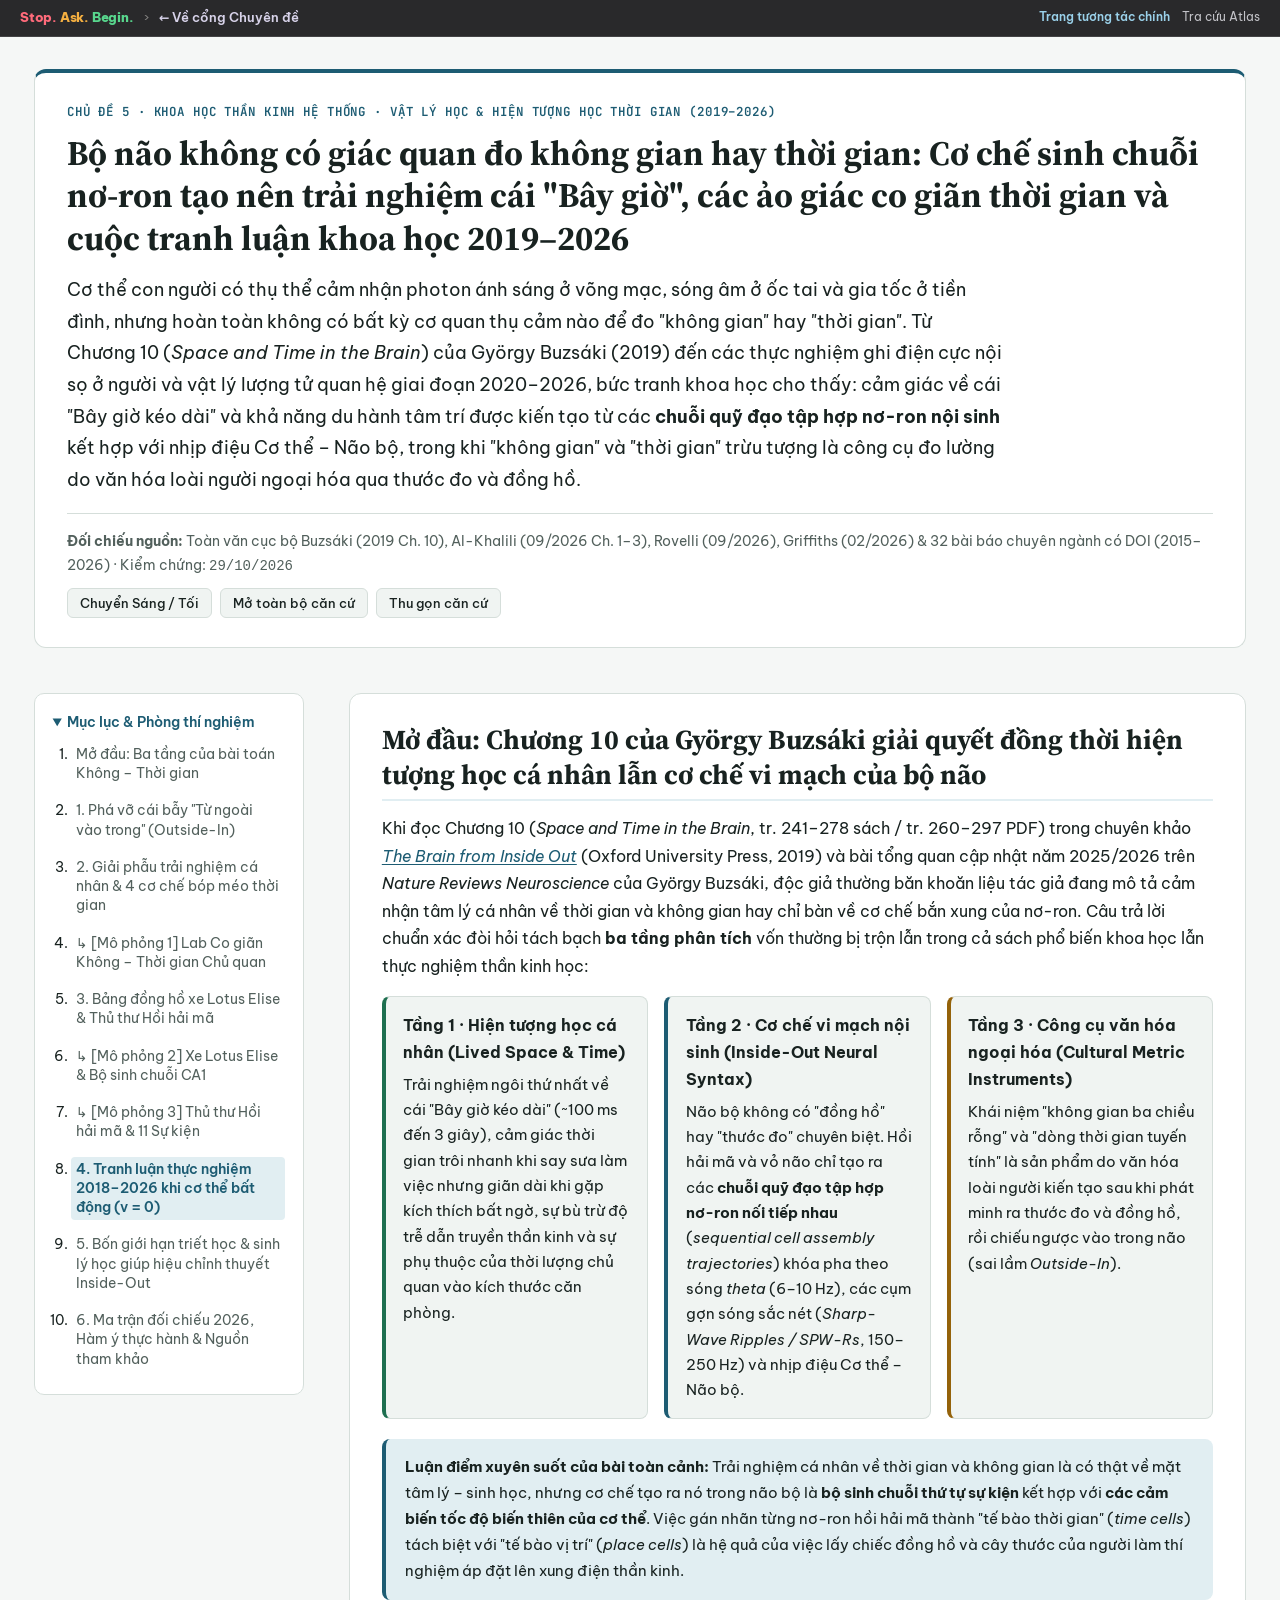
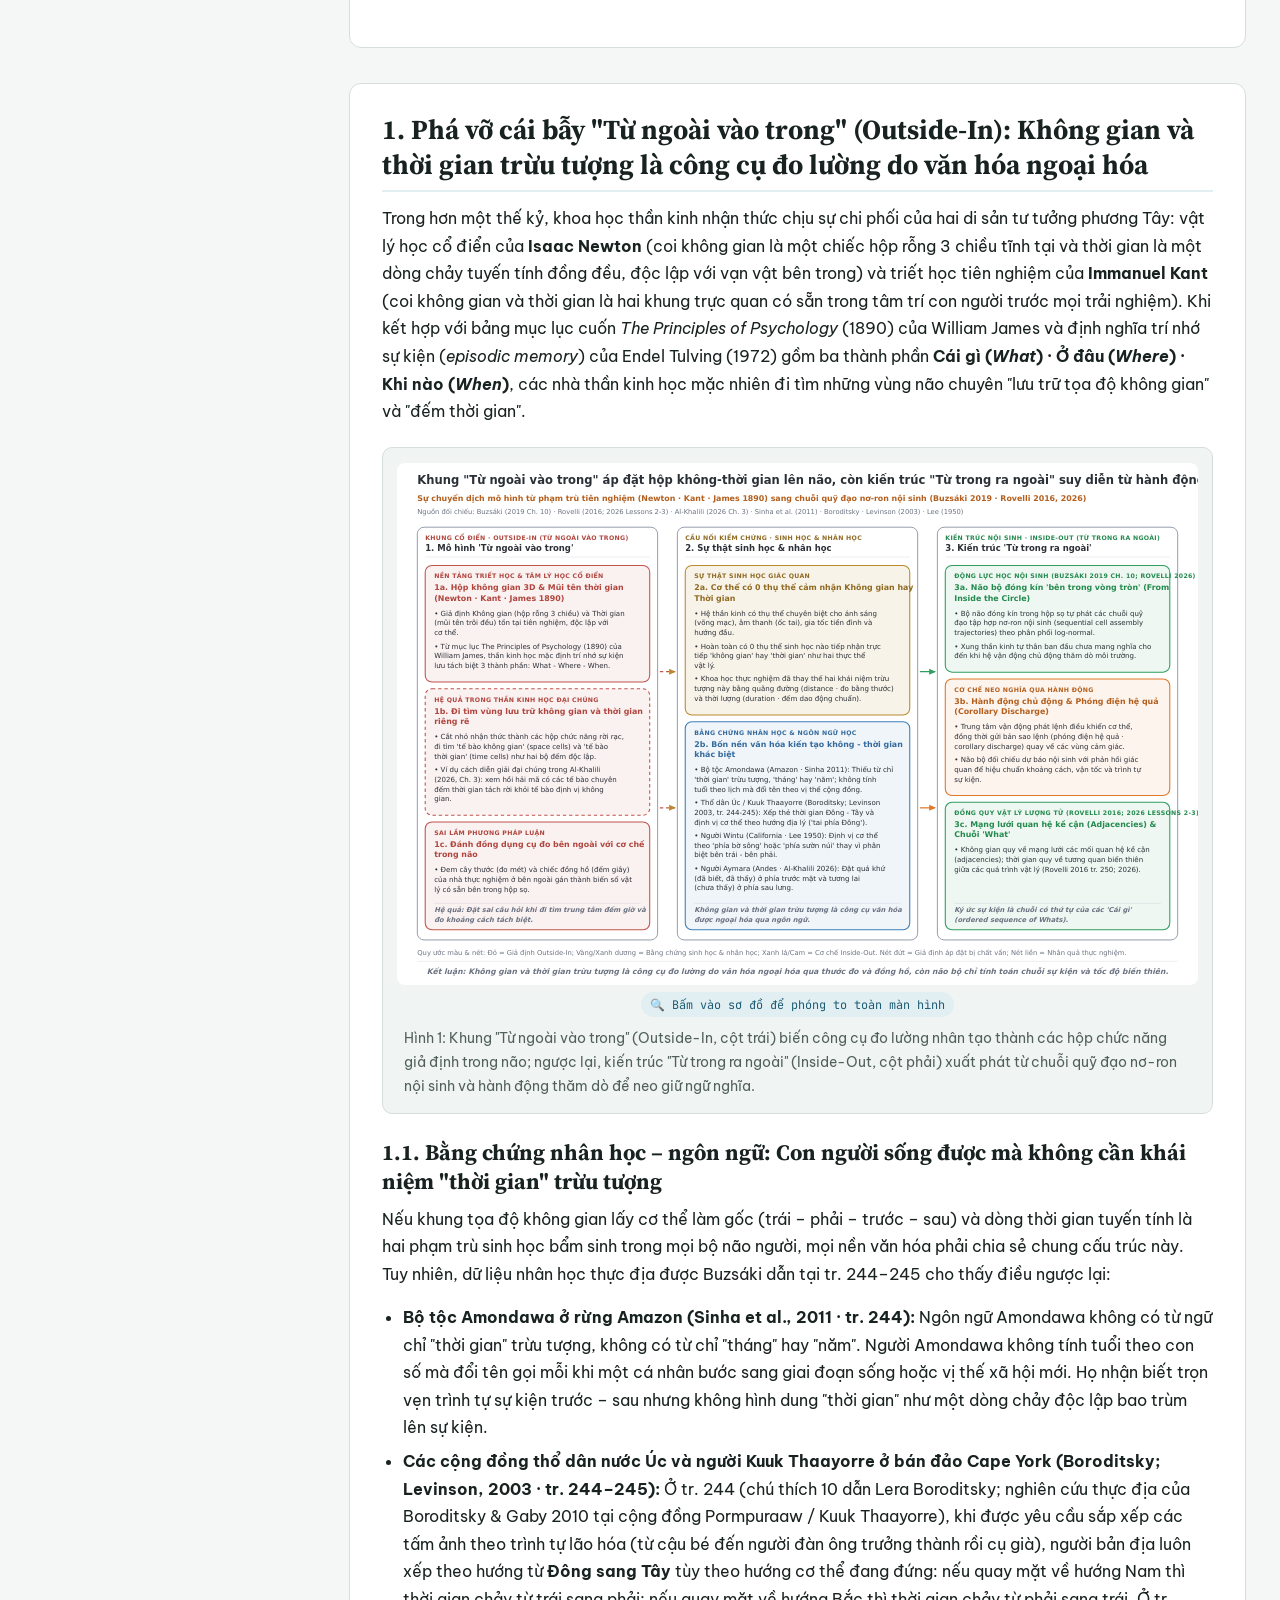
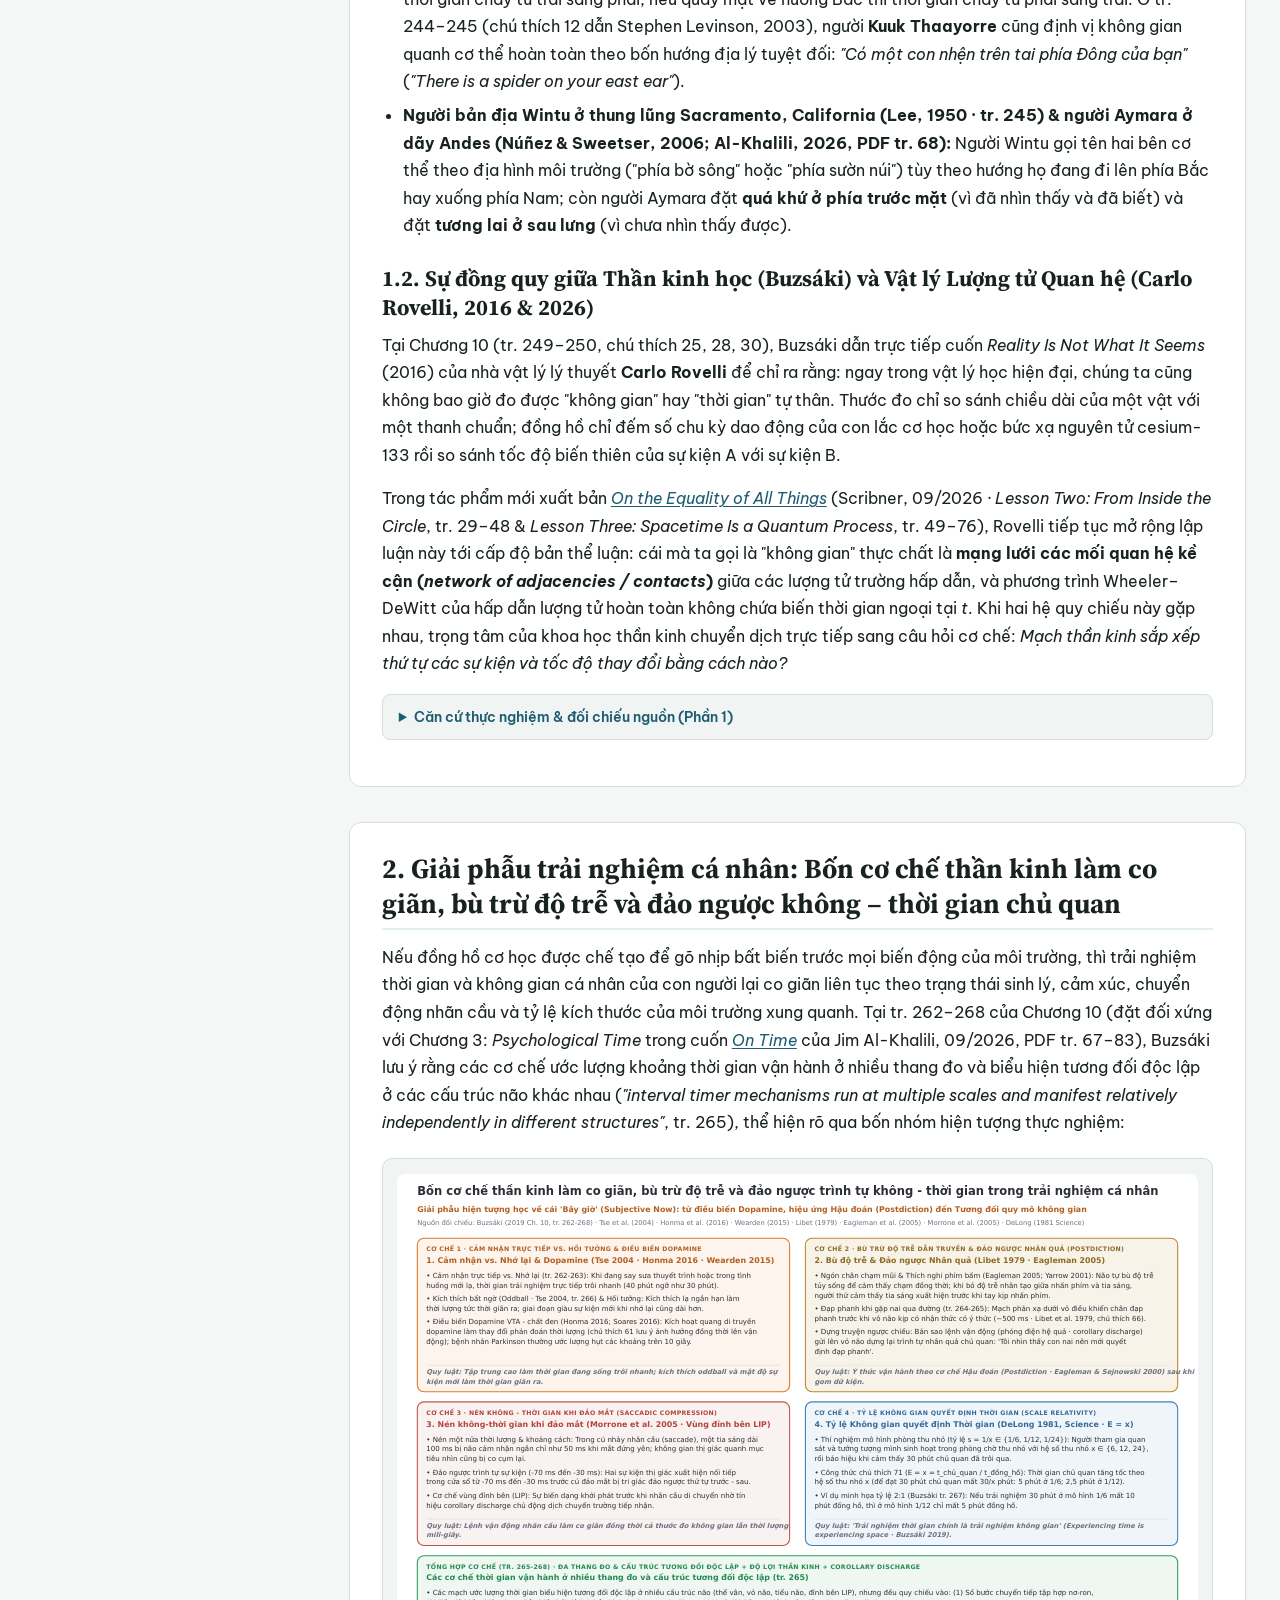
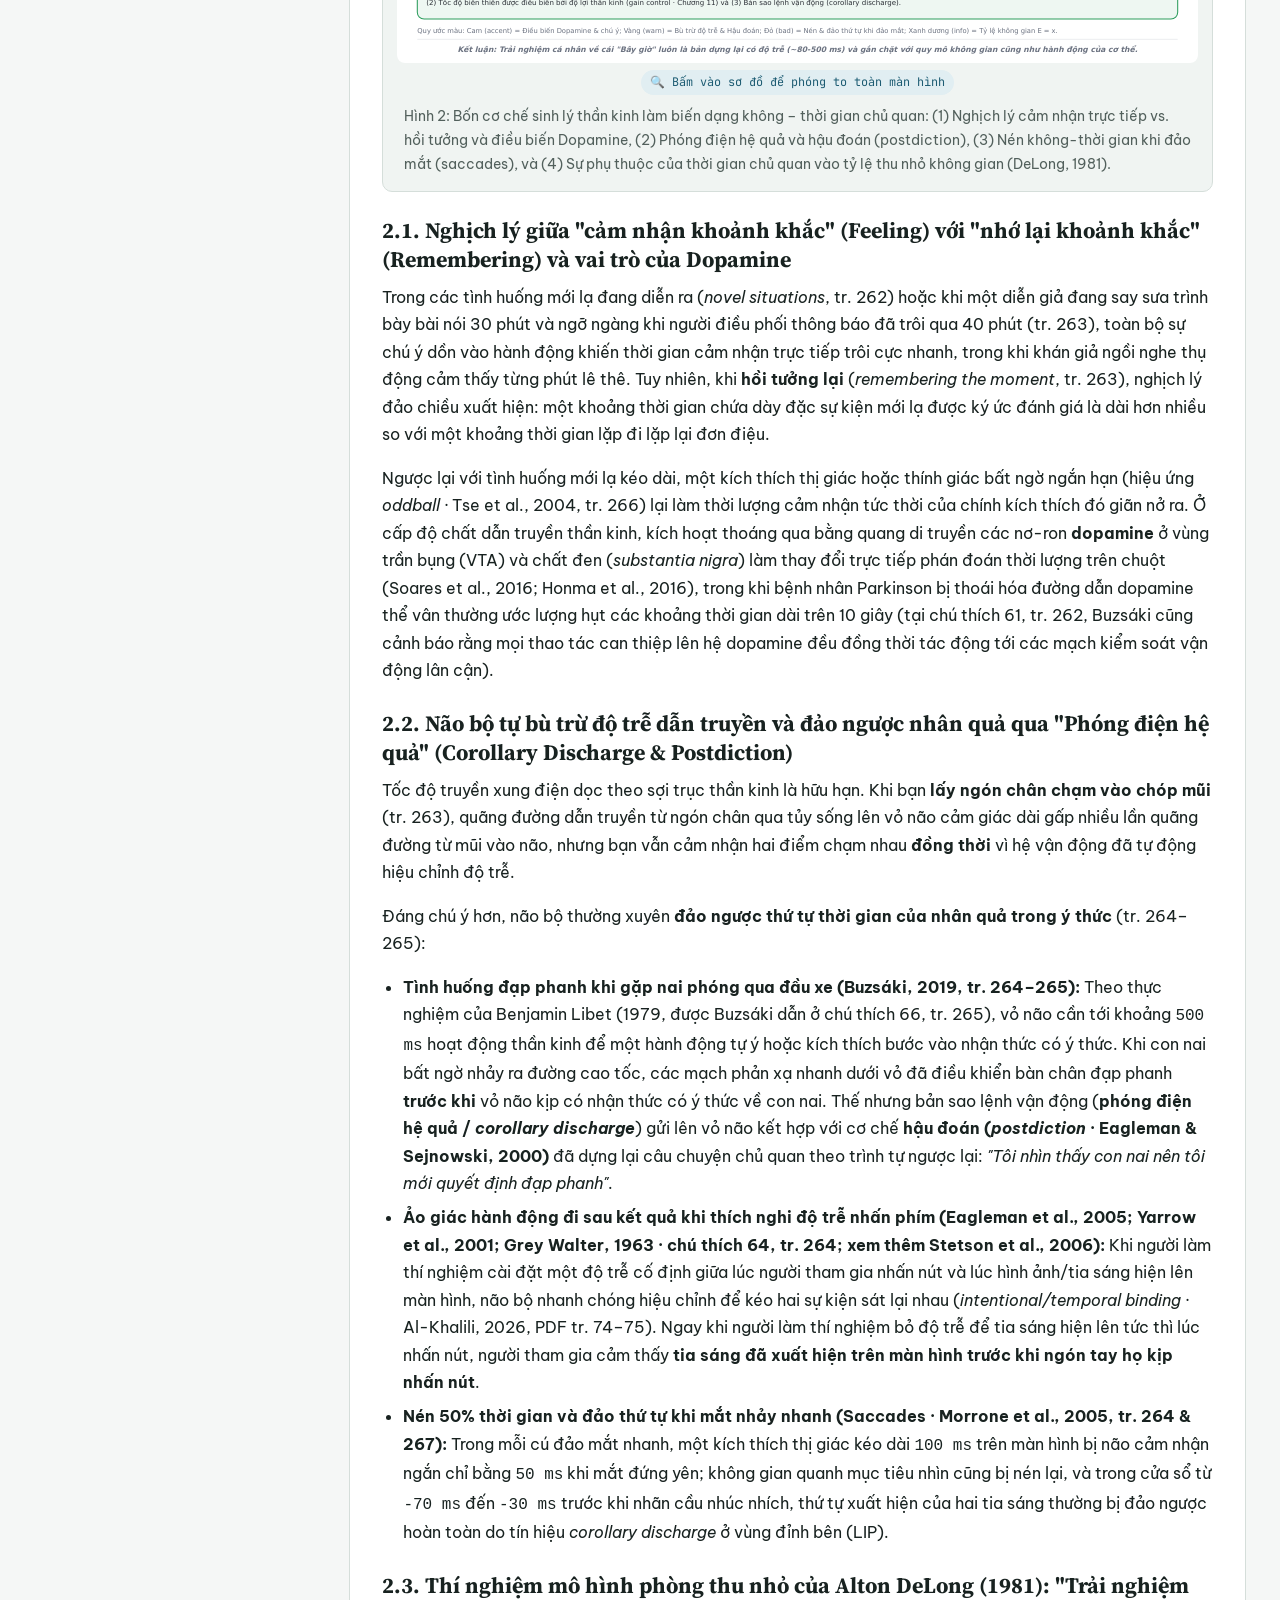
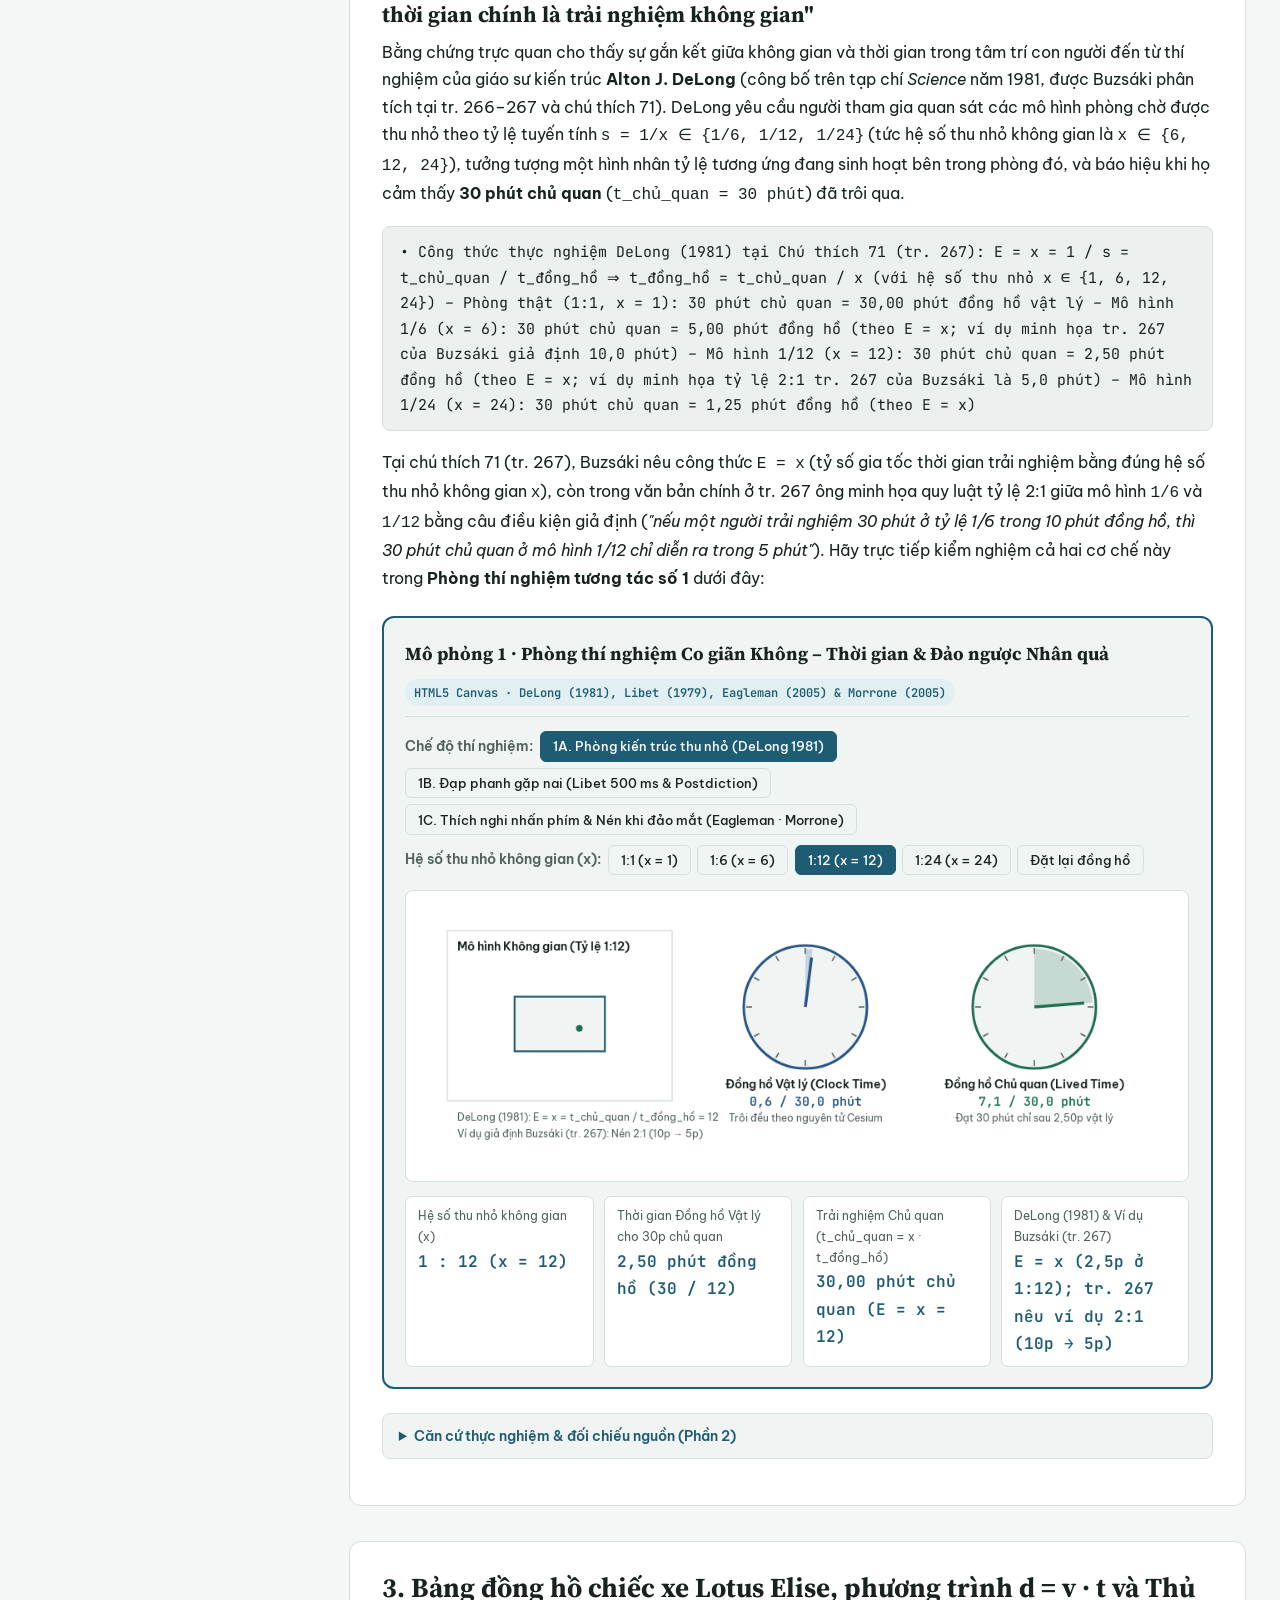
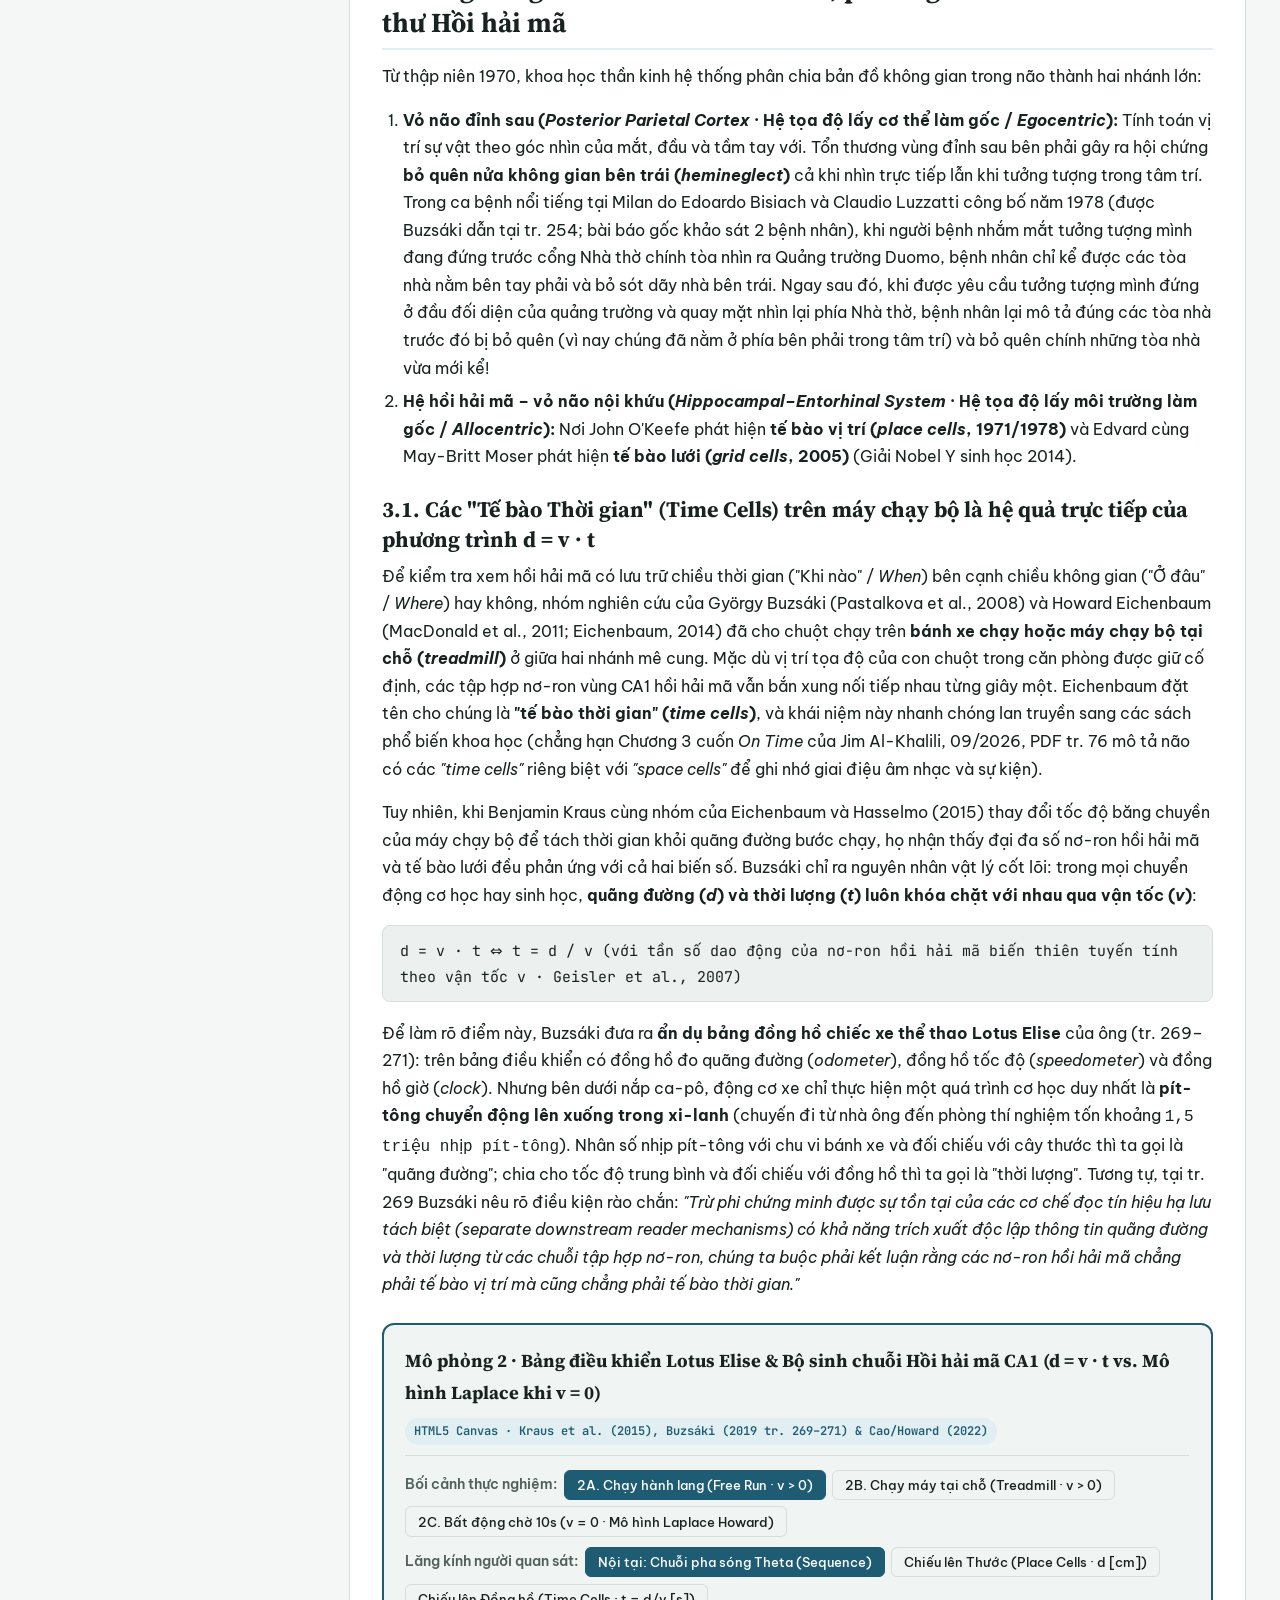
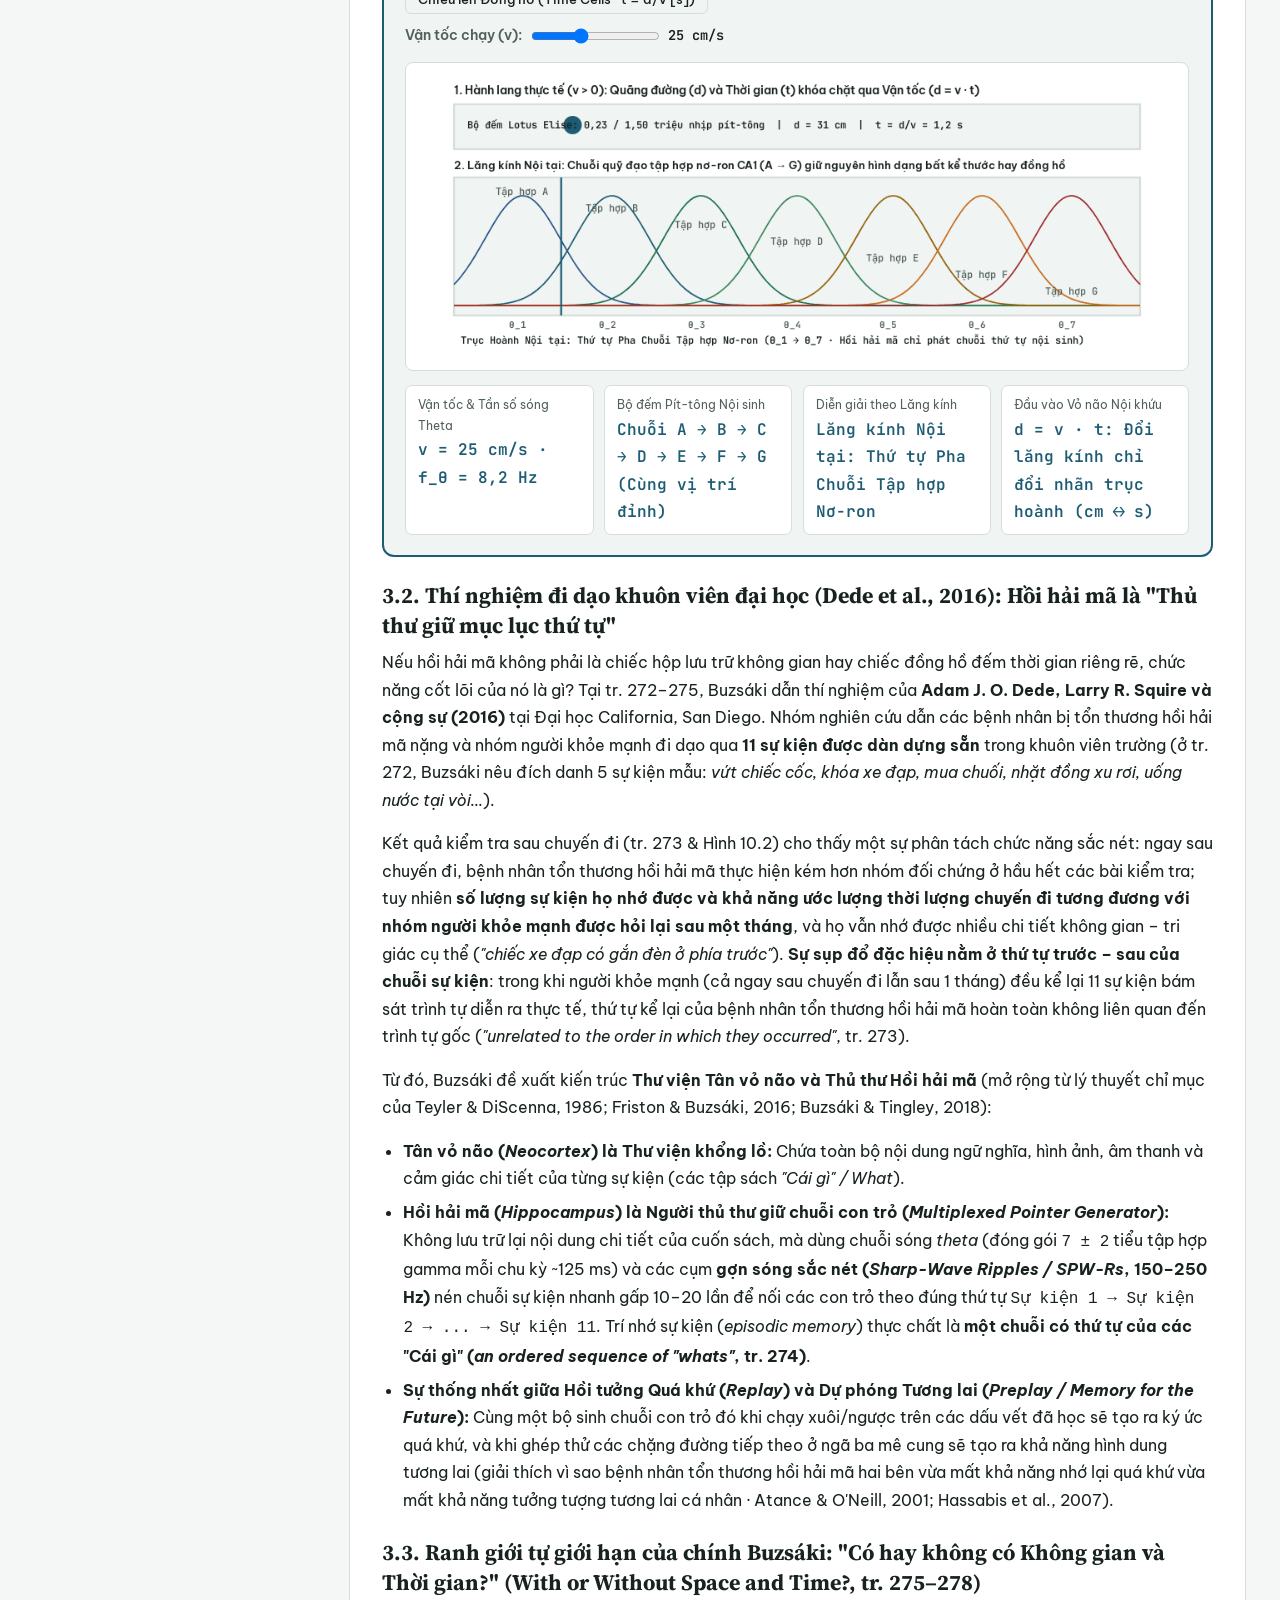
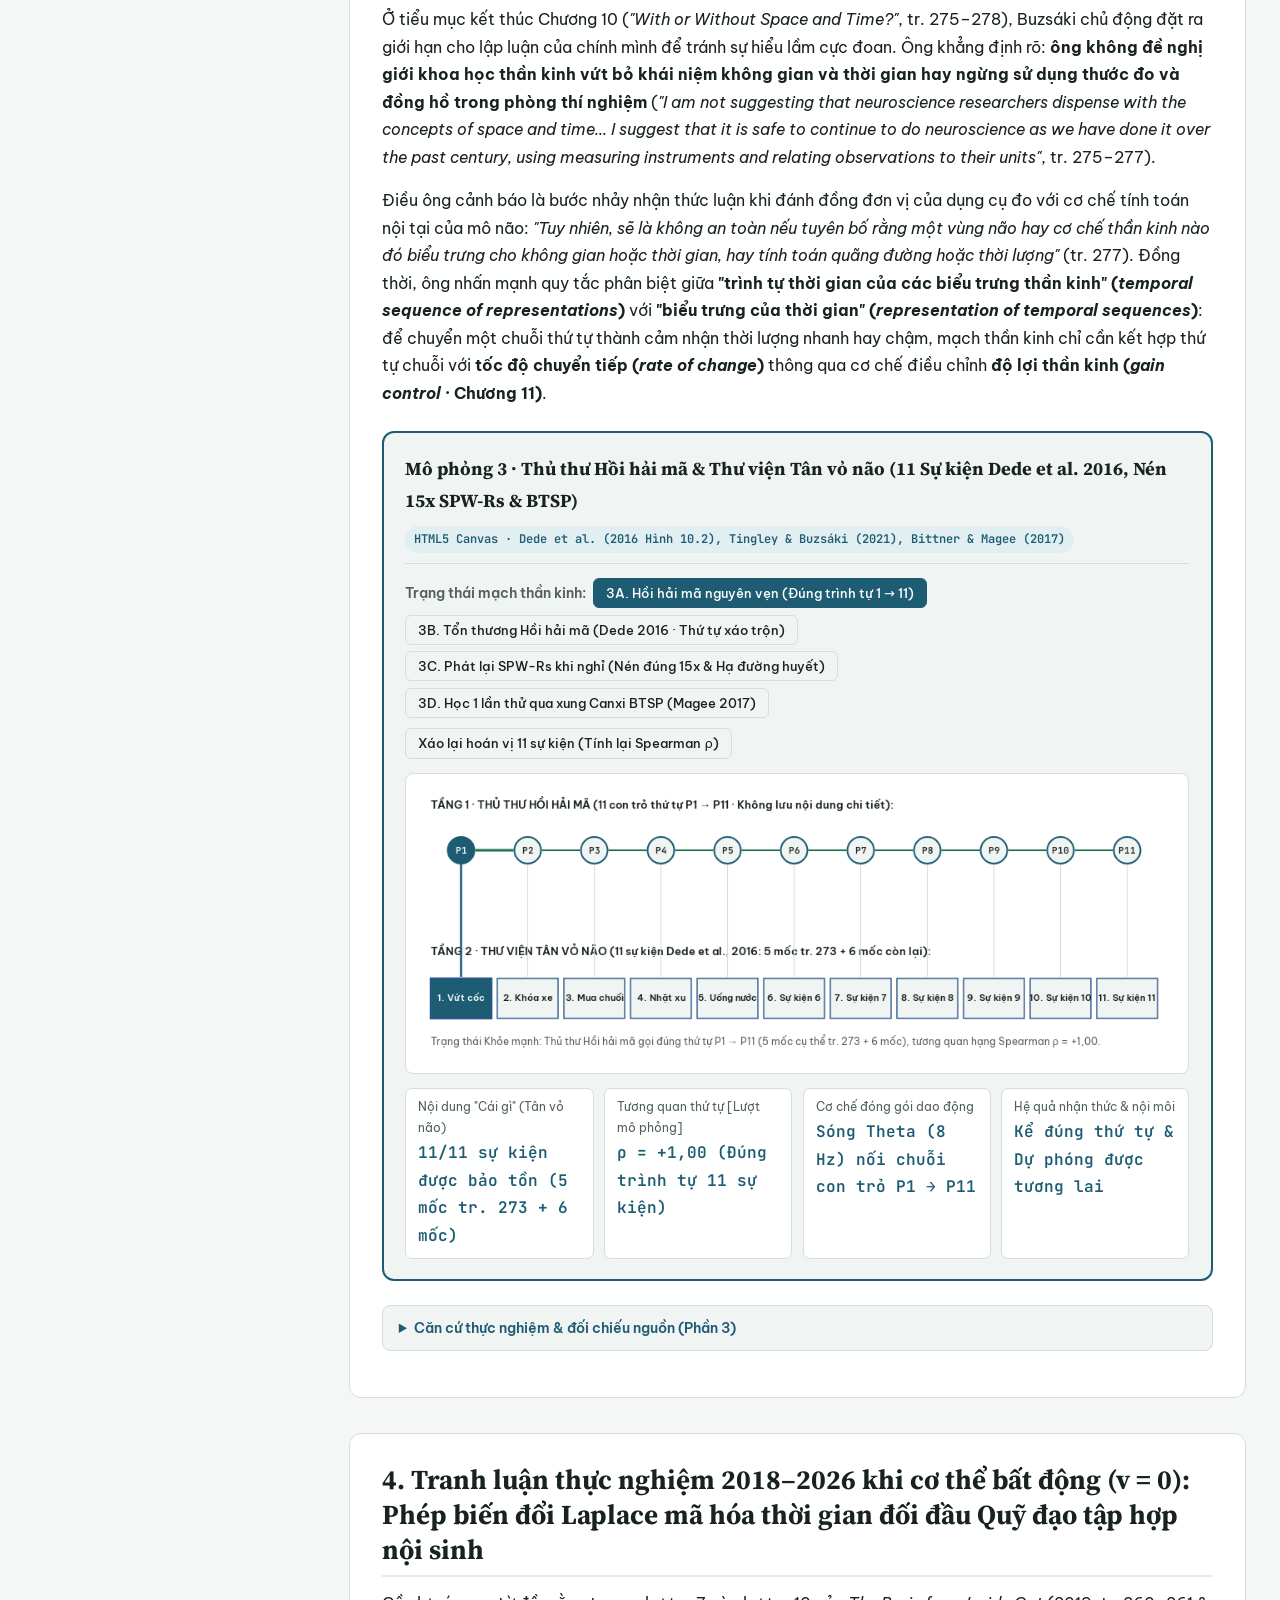
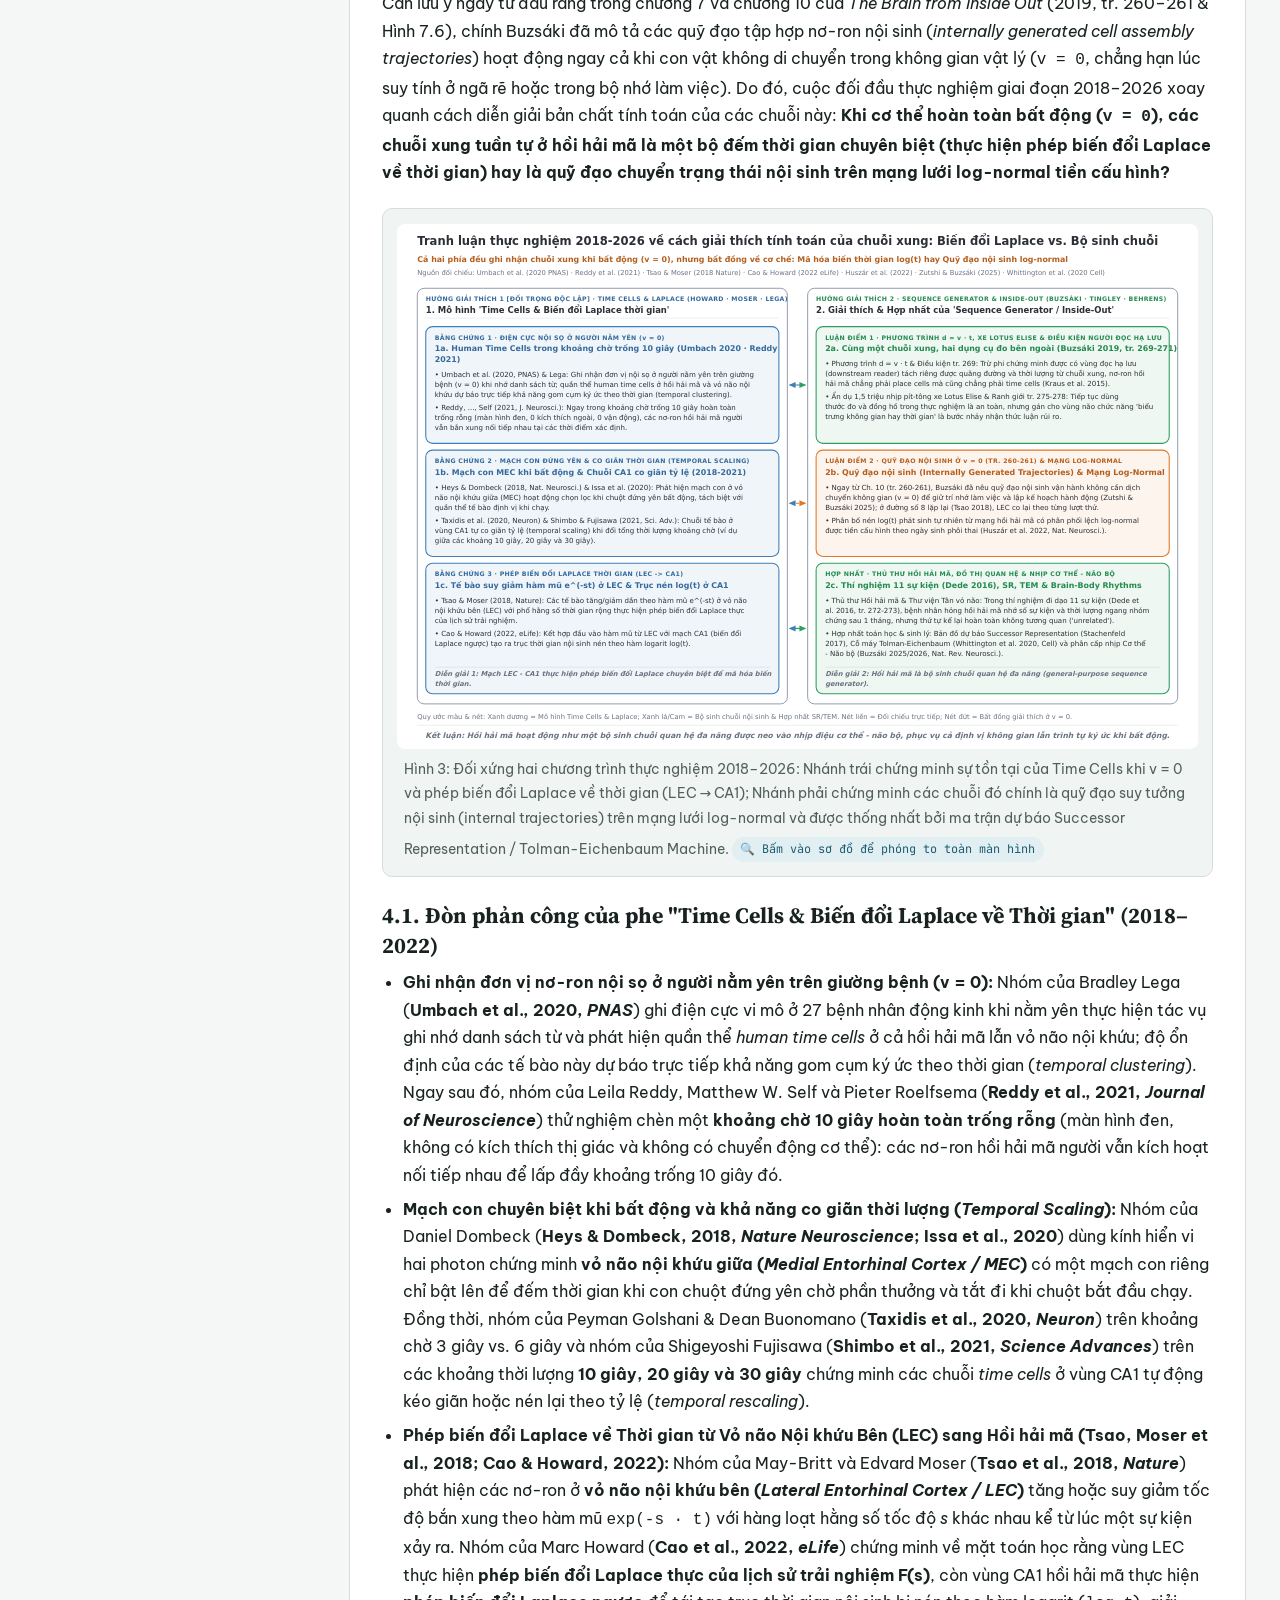
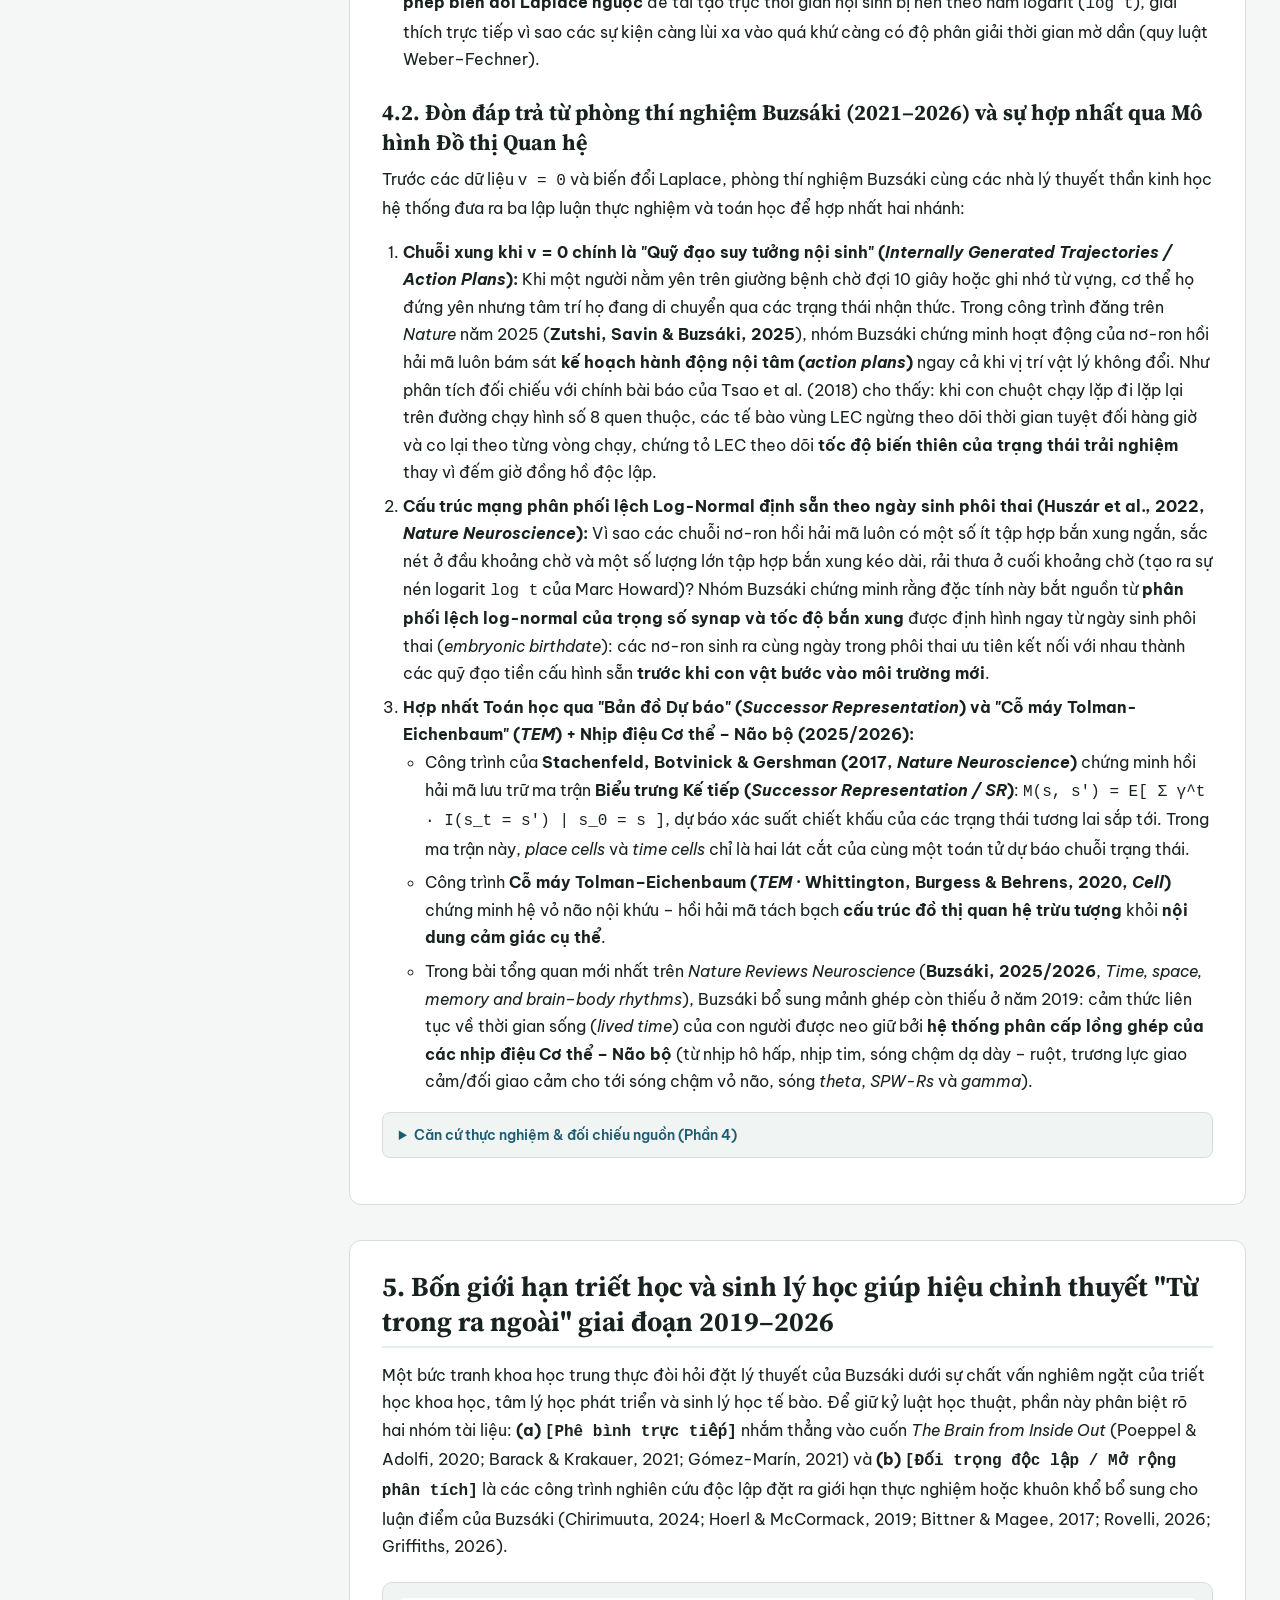
==== topics/khong-thoi-gian/index.html @ 296cb5f3 "feat(atlas): add Khong-Thoi-Gian deep-dive portal to sabc" ====
<!doctype html>
<html lang="vi">
<head>
<meta charset="utf-8">
<meta name="viewport" content="width=device-width, initial-scale=1, viewport-fit=cover">
<title>Bộ não không có giác quan đo không gian hay thời gian: Cơ chế sinh chuỗi nơ-ron và Trải nghiệm Cái "Bây giờ" (2019–2026)</title>
<link rel="icon" type="image/svg+xml" href="data:image/svg+xml,%3Csvg xmlns='http://www.w3.org/2000/svg' viewBox='0 0 32 32'%3E%3Cstyle%3E.r%7Bstroke:%2300ADEF%7D.c%7Bfill:%23FFB703%7D@media (prefers-color-scheme:light)%7B.r%7Bstroke:%230066B3%7D.c%7Bfill:%23F59E0B%7D%7D%3C/style%3E%3Cpath class='r' d='M12.5 3.5L2.5 16l10 12.5M19.5 3.5L29.5 16l-10 12.5' fill='none' stroke-width='4.5' stroke-linecap='round' stroke-linejoin='round'/%3E%3Cpolygon class='c' points='16,9.5 22.5,16 16,22.5 9.5,16'/%3E%3C/svg%3E">
<meta name="claude:viewport-fit-sides" content="cover">
<link rel="preconnect" href="https://fonts.googleapis.com">
<link rel="preconnect" href="https://fonts.gstatic.com" crossorigin>
<link rel="stylesheet" href="https://fonts.googleapis.com/css2?family=Be+Vietnam+Pro:ital,wght@0,400;0,500;0,600;0,700;1,400&family=JetBrains+Mono:wght@400;500;600&family=Source+Serif+4:opsz,wght@8..60,500;8..60,600;8..60,700&display=swap">
<style>
:root {
  --paper: #f5f7f6;
  --sheet: #ffffff;
  --sheet-alt: #f0f4f2;
  --ink: #182220;
  --muted: #52605c;
  --rule: #d5deda;
  --accent: #1d5c73;
  --accent-soft: #e1eef2;
  --ok: #1e6f50;
  --ok-soft: #e2f3ec;
  --warn: #94620a;
  --warn-soft: #f9eed8;
  --bad: #9e2a2b;
  --bad-soft: #f9e5e5;
  --info: #28558a;
  --info-soft: #e3ecf7;
  --code-bg: #ecf1ef;
  --font-display: "Source Serif 4", "Noto Serif", Georgia, serif;
  --font-body: "Be Vietnam Pro", "Segoe UI", system-ui, sans-serif;
  --font-mono: "JetBrains Mono", ui-monospace, "Cascadia Mono", Consolas, monospace;
  --step--1: 0.875rem;
  --step-0: 1rem;
  --step-1: 1.15rem;
  --step-2: 1.38rem;
  --step-3: 1.72rem;
  --step-4: 2.15rem;
}

@media (prefers-color-scheme: dark) {
  :root:not([data-theme="light"]) {
    --paper: #0f1514;
    --sheet: #17201e;
    --sheet-alt: #1e2926;
    --ink: #e5ecea;
    --muted: #96a7a2;
    --rule: #2a3834;
    --accent: #67bfd8;
    --accent-soft: #1a333b;
    --ok: #5cd6a5;
    --ok-soft: #18352a;
    --warn: #f0b44c;
    --warn-soft: #362a15;
    --bad: #f2797a;
    --bad-soft: #381d1e;
    --info: #7ab3ef;
    --info-soft: #1b2c40;
    --code-bg: #1e2826;
  }
}

:root[data-theme="dark"] {
  --paper: #0f1514;
  --sheet: #17201e;
  --sheet-alt: #1e2926;
  --ink: #e5ecea;
  --muted: #96a7a2;
  --rule: #2a3834;
  --accent: #67bfd8;
  --accent-soft: #1a333b;
  --ok: #5cd6a5;
  --ok-soft: #18352a;
  --warn: #f0b44c;
  --warn-soft: #362a15;
  --bad: #f2797a;
  --bad-soft: #381d1e;
  --info: #7ab3ef;
  --info-soft: #1b2c40;
  --code-bg: #1e2826;
}

*, *::before, *::after { box-sizing: border-box; }
html { scroll-behavior: smooth; -webkit-text-size-adjust: 100%; }
body {
  margin: 0;
  background: var(--paper);
  color: var(--ink);
  font-family: var(--font-body);
  font-size: var(--step-0);
  line-height: 1.72;
  padding: env(safe-area-inset-top) env(safe-area-inset-right) env(safe-area-inset-bottom) env(safe-area-inset-left);
}

.shell {
  max-width: 1260px;
  margin: 0 auto;
  padding: 2rem 1.5rem 4rem;
  display: grid;
  grid-template-columns: 270px minmax(0, 82ch);
  gap: 2.8rem;
  align-items: start;
}

header.masthead {
  grid-column: 1 / -1;
  background: var(--sheet);
  border: 1px solid var(--rule);
  border-top: 4px solid var(--accent);
  border-radius: 12px;
  padding: 1.8rem 2rem;
}

.eyebrow {
  font-family: var(--font-mono);
  font-size: 0.78rem;
  text-transform: uppercase;
  letter-spacing: 0.07em;
  color: var(--accent);
  margin: 0 0 0.55rem;
  font-weight: 600;
}

h1 {
  font-family: var(--font-display);
  font-size: clamp(1.6rem, 2.7vw, var(--step-4));
  line-height: 1.24;
  margin: 0 0 0.9rem;
  font-weight: 700;
}

.sapo {
  font-size: var(--step-1);
  color: var(--ink);
  margin: 0 0 1.1rem;
  max-width: 78ch;
}

.meta-bar {
  display: flex;
  flex-wrap: wrap;
  gap: 0.65rem 1.2rem;
  align-items: center;
  justify-content: space-between;
  padding-top: 0.9rem;
  border-top: 1px solid var(--rule);
  font-size: var(--step--1);
  color: var(--muted);
}

.toolbar {
  display: flex;
  flex-wrap: wrap;
  gap: 0.5rem;
}

button.btn-tool {
  font-family: var(--font-body);
  font-size: 0.82rem;
  font-weight: 500;
  padding: 0.38rem 0.75rem;
  border-radius: 6px;
  border: 1px solid var(--rule);
  background: var(--sheet-alt);
  color: var(--ink);
  cursor: pointer;
  transition: background 0.15s, border-color 0.15s;
}
button.btn-tool:hover {
  border-color: var(--accent);
  background: var(--accent-soft);
}
button.btn-tool.active {
  background: var(--accent);
  color: #fff;
  border-color: var(--accent);
}

aside.toc {
  position: sticky;
  top: 1.25rem;
  background: var(--sheet);
  border: 1px solid var(--rule);
  border-radius: 10px;
  padding: 1rem 1.1rem;
  font-size: var(--step--1);
  max-height: calc(100vh - 2.5rem);
  overflow-y: auto;
}
aside.toc summary {
  font-weight: 600;
  color: var(--accent);
  cursor: pointer;
  margin-bottom: 0.5rem;
}
aside.toc ol {
  margin: 0.4rem 0 0;
  padding-left: 1.15rem;
  display: flex;
  flex-direction: column;
  gap: 0.38rem;
}
aside.toc a {
  color: var(--muted);
  text-decoration: none;
  display: block;
  padding: 0.15rem 0.3rem;
  border-radius: 4px;
  line-height: 1.38;
}
aside.toc a:hover, aside.toc a.active {
  color: var(--accent);
  background: var(--accent-soft);
  font-weight: 600;
}

main.article {
  min-width: 0;
  display: flex;
  flex-direction: column;
  gap: 2.2rem;
}

section.card-sec {
  background: var(--sheet);
  border: 1px solid var(--rule);
  border-radius: 12px;
  padding: 1.75rem 2rem;
}

h2 {
  font-family: var(--font-display);
  font-size: var(--step-3);
  line-height: 1.28;
  margin: 0 0 0.85rem;
  padding-bottom: 0.45rem;
  border-bottom: 2px solid var(--accent-soft);
  color: var(--ink);
}

h3 {
  font-family: var(--font-display);
  font-size: var(--step-2);
  line-height: 1.34;
  margin: 1.5rem 0 0.55rem;
  color: var(--ink);
}

p { margin: 0 0 1rem; }
ul, ol { margin: 0 0 1rem; padding-left: 1.35rem; }
li { margin-bottom: 0.4rem; }
a { color: var(--accent); text-decoration: underline; text-underline-offset: 2px; }

.grid-3 {
  display: grid;
  grid-template-columns: repeat(auto-fit, minmax(220px, 1fr));
  gap: 1rem;
  margin: 1rem 0 1.25rem;
}
.tier-card {
  background: var(--sheet-alt);
  border: 1px solid var(--rule);
  border-left: 4px solid var(--accent);
  border-radius: 8px;
  padding: 0.95rem 1.1rem;
  font-size: 0.92rem;
}
.tier-card.ok { border-left-color: var(--ok); }
.tier-card.warn { border-left-color: var(--warn); }
.tier-card.bad { border-left-color: var(--bad); }
.tier-card strong.title {
  display: block;
  font-size: 0.98rem;
  margin-bottom: 0.35rem;
  color: var(--ink);
}

.callout {
  background: var(--accent-soft);
  border-left: 4px solid var(--accent);
  border-radius: 8px;
  padding: 0.95rem 1.2rem;
  margin: 1rem 0 1.2rem;
  font-size: 0.95rem;
}
.callout.warn {
  background: var(--warn-soft);
  border-left-color: var(--warn);
}
.callout.ok {
  background: var(--ok-soft);
  border-left-color: var(--ok);
}

figure.diagram {
  margin: 1.35rem 0;
  background: var(--sheet-alt);
  border: 1px solid var(--rule);
  border-radius: 10px;
  padding: 0.9rem;
  text-align: center;
  position: relative;
}
figure.diagram img {
  max-width: 100%;
  height: auto;
  border-radius: 6px;
  display: block;
  margin: 0 auto;
  cursor: zoom-in;
  transition: transform 0.15s ease, box-shadow 0.15s ease;
}
figure.diagram img:hover {
  box-shadow: 0 4px 18px rgba(0, 0, 0, 0.14);
}
.zoom-hint {
  display: inline-block;
  margin-top: 0.45rem;
  font-family: var(--font-mono);
  font-size: 0.74rem;
  color: var(--accent);
  background: var(--accent-soft);
  padding: 0.15rem 0.55rem;
  border-radius: 99px;
  cursor: zoom-in;
}
figure.diagram figcaption {
  margin-top: 0.55rem;
  font-size: var(--step--1);
  color: var(--muted);
  text-align: left;
  padding: 0 0.4rem;
}

/* Lightbox Modal for full-resolution SVG inspection */
.lightbox-backdrop {
  position: fixed;
  inset: 0;
  z-index: 9999;
  background: rgba(10, 16, 15, 0.88);
  display: none;
  align-items: center;
  justify-content: center;
  padding: 1.5rem;
}
.lightbox-backdrop.open {
  display: flex;
}
.lightbox-inner {
  position: relative;
  max-width: 96vw;
  max-height: 92vh;
  background: var(--sheet);
  border: 1px solid var(--rule);
  border-radius: 12px;
  padding: 1rem;
  overflow: auto;
  box-shadow: 0 16px 48px rgba(0, 0, 0, 0.45);
}
.lightbox-inner img {
  display: block;
  width: min(1420px, 92vw);
  height: auto;
  margin: 0 auto;
}
.lightbox-bar {
  display: flex;
  justify-content: space-between;
  align-items: center;
  gap: 1rem;
  margin-bottom: 0.65rem;
  padding-bottom: 0.45rem;
  border-bottom: 1px solid var(--rule);
  font-size: 0.85rem;
  color: var(--muted);
}

details.basis {
  margin: 0.85rem 0 1.1rem;
  background: var(--sheet-alt);
  border: 1px solid var(--rule);
  border-radius: 8px;
  padding: 0.6rem 1rem;
  font-size: 0.9rem;
}
details.basis summary {
  cursor: pointer;
  font-weight: 600;
  color: var(--accent);
  user-select: none;
}
details.basis ul {
  margin: 0.6rem 0 0.2rem;
  padding-left: 1.2rem;
}

span.tag {
  display: inline-block;
  font-family: var(--font-mono);
  font-size: 0.73rem;
  font-weight: 600;
  padding: 0.1rem 0.42rem;
  border-radius: 4px;
  margin-right: 0.35rem;
  vertical-align: baseline;
}
span.tag.src { background: var(--info-soft); color: var(--info); }
span.tag.ext { background: var(--ok-soft); color: var(--ok); }
span.tag.cnt { background: var(--warn-soft); color: var(--warn); }
span.tag.lim { background: var(--bad-soft); color: var(--bad); }

.formula-box {
  font-family: var(--font-mono);
  background: var(--code-bg);
  border: 1px solid var(--rule);
  border-radius: 8px;
  padding: 0.75rem 1.1rem;
  margin: 0.85rem 0 1.1rem;
  font-size: 0.93rem;
  overflow-x: auto;
}

/* Interactive Simulation Lab Styles */
.sim-lab {
  margin: 1.5rem 0;
  background: var(--sheet-alt);
  border: 2px solid var(--accent);
  border-radius: 12px;
  padding: 1.25rem 1.35rem;
}
.sim-header {
  display: flex;
  flex-wrap: wrap;
  justify-content: space-between;
  align-items: center;
  gap: 0.6rem;
  margin-bottom: 0.9rem;
  padding-bottom: 0.6rem;
  border-bottom: 1px solid var(--rule);
}
.sim-title {
  font-family: var(--font-display);
  font-size: 1.15rem;
  font-weight: 700;
  color: var(--ink);
  margin: 0;
}
.sim-badge {
  font-family: var(--font-mono);
  font-size: 0.75rem;
  background: var(--accent-soft);
  color: var(--accent);
  padding: 0.2rem 0.55rem;
  border-radius: 99px;
  font-weight: 600;
}
.sim-controls {
  display: flex;
  flex-wrap: wrap;
  gap: 0.65rem 1rem;
  align-items: center;
  margin-bottom: 0.9rem;
}
.sim-group {
  display: flex;
  flex-wrap: wrap;
  align-items: center;
  gap: 0.4rem;
  font-size: 0.85rem;
}
.sim-group label {
  font-weight: 600;
  color: var(--muted);
}
.sim-canvas-wrap {
  background: var(--sheet);
  border: 1px solid var(--rule);
  border-radius: 8px;
  padding: 0.5rem;
  overflow: hidden;
}
.sim-canvas-wrap canvas {
  width: 100%;
  height: auto;
  display: block;
}
.sim-metrics {
  display: grid;
  grid-template-columns: repeat(auto-fit, minmax(175px, 1fr));
  gap: 0.65rem;
  margin-top: 0.85rem;
}
.metric-box {
  background: var(--sheet);
  border: 1px solid var(--rule);
  border-radius: 7px;
  padding: 0.55rem 0.75rem;
  font-size: 0.82rem;
}
.metric-box .m-label {
  color: var(--muted);
  display: block;
  font-size: 0.76rem;
}
.metric-box .m-val {
  font-family: var(--font-mono);
  font-size: 1rem;
  font-weight: 600;
  color: var(--accent);
}

.table-wrap {
  overflow-x: auto;
  margin: 1rem 0 1.25rem;
  border: 1px solid var(--rule);
  border-radius: 8px;
}
table {
  width: 100%;
  border-collapse: collapse;
  font-size: 0.88rem;
}
th, td {
  padding: 0.65rem 0.85rem;
  border-bottom: 1px solid var(--rule);
  text-align: left;
  vertical-align: top;
}
th {
  background: var(--sheet-alt);
  font-weight: 600;
  color: var(--ink);
}

@media (max-width: 900px) {
  .shell {
    grid-template-columns: 1fr;
    padding: 1rem 1rem 3rem;
  }
  aside.toc {
    position: static;
    max-height: none;
  }
  section.card-sec {
    padding: 1.25rem 1.2rem;
  }
}
</style>

  <!-- Google Analytics 4 (GA4 · Stop. Ask. Begin.) -->
  <script>
    window.GA_MEASUREMENT_ID = "G-16MPNM0F18";
    if (window.GA_MEASUREMENT_ID && window.GA_MEASUREMENT_ID.startsWith("G-")) {
      var s = document.createElement("script");
      s.async = true;
      s.src = "https://www.googletagmanager.com/gtag/js?id=" + window.GA_MEASUREMENT_ID;
      document.head.appendChild(s);
      window.dataLayer = window.dataLayer || [];
      function gtag(){dataLayer.push(arguments);}
      window.gtag = gtag;
      gtag("js", new Date());
      gtag("config", window.GA_MEASUREMENT_ID);
    }
  </script>
</head>
<body>

<div id="sabc-portal-bar" style="position:sticky;top:0;z-index:9999;background:rgba(28,28,30,0.94);backdrop-filter:blur(8px);color:#f7f4ee;padding:7px 20px;font-family:'Be Vietnam Pro','Segoe UI',system-ui,sans-serif;font-size:12.5px;display:flex;align-items:center;justify-content:space-between;gap:12px;border-bottom:1px solid rgba(255,255,255,0.12)">
  <div style="display:flex;align-items:center;gap:10px;flex-wrap:wrap">
    <a href="../../#/" style="color:#fff;text-decoration:none;font-weight:800;letter-spacing:-0.2px"><span style="color:#ff6b7b">Stop.</span> <span style="color:#f5b041">Ask.</span> <span style="color:#58d68d">Begin.</span></a>
    <span style="opacity:0.45">›</span>
    <a href="../../#/ref/topics" style="color:#d7d2e9;text-decoration:none;font-weight:600">← Về cổng Chuyên đề</a>
  </div>
  <div style="display:flex;align-items:center;gap:12px;font-size:12px">
    <a href="index.html" style="color:#9ad1ea;text-decoration:none;font-weight:600">Trang tương tác chính</a>
    <a href="../../#/index" style="color:#c2c2c7;text-decoration:none">Tra cứu Atlas</a>
  </div>
</div>

<div class="shell">
  <header class="masthead">
    <p class="eyebrow">Chủ đề 5 · Khoa học thần kinh hệ thống · Vật lý học &amp; Hiện tượng học Thời gian (2019–2026)</p>
    <h1>Bộ não không có giác quan đo không gian hay thời gian: Cơ chế sinh chuỗi nơ-ron tạo nên trải nghiệm cái "Bây giờ", các ảo giác co giãn thời gian và cuộc tranh luận khoa học 2019–2026</h1>
    <p class="sapo">
      Cơ thể con người có thụ thể cảm nhận photon ánh sáng ở võng mạc, sóng âm ở ốc tai và gia tốc ở tiền đình, nhưng hoàn toàn không có bất kỳ cơ quan thụ cảm nào để đo "không gian" hay "thời gian". Từ Chương 10 (<em>Space and Time in the Brain</em>) của György Buzsáki (2019) đến các thực nghiệm ghi điện cực nội sọ ở người và vật lý lượng tử quan hệ giai đoạn 2020–2026, bức tranh khoa học cho thấy: cảm giác về cái "Bây giờ kéo dài" và khả năng du hành tâm trí được kiến tạo từ các <strong>chuỗi quỹ đạo tập hợp nơ-ron nội sinh</strong> kết hợp với nhịp điệu Cơ thể – Não bộ, trong khi "không gian" và "thời gian" trừu tượng là công cụ đo lường do văn hóa loài người ngoại hóa qua thước đo và đồng hồ.
    </p>
    <div class="meta-bar">
      <span><strong>Đối chiếu nguồn:</strong> Toàn văn cục bộ Buzsáki (2019 Ch. 10), Al-Khalili (09/2026 Ch. 1–3), Rovelli (09/2026), Griffiths (02/2026) &amp; 32 bài báo chuyên ngành có DOI (2015–2026) · Kiểm chứng: <code>29/10/2026</code></span>
      <div class="toolbar">
        <button type="button" class="btn-tool" id="btn-theme">Chuyển Sáng / Tối</button>
        <button type="button" class="btn-tool" id="btn-open-all">Mở toàn bộ căn cứ</button>
        <button type="button" class="btn-tool" id="btn-close-all">Thu gọn căn cứ</button>
      </div>
    </div>
  </header>

  <aside class="toc">
    <details id="toc-details" open>
      <summary>Mục lục &amp; Phòng thí nghiệm</summary>
      <ol>
        <li><a href="#mo-dau">Mở đầu: Ba tầng của bài toán Không – Thời gian</a></li>
        <li><a href="#phan-1">1. Phá vỡ cái bẫy "Từ ngoài vào trong" (Outside-In)</a></li>
        <li><a href="#phan-2">2. Giải phẫu trải nghiệm cá nhân &amp; 4 cơ chế bóp méo thời gian</a></li>
        <li><a href="#sim-warping">↳ [Mô phỏng 1] Lab Co giãn Không – Thời gian Chủ quan</a></li>
        <li><a href="#phan-3">3. Bảng đồng hồ xe Lotus Elise &amp; Thủ thư Hồi hải mã</a></li>
        <li><a href="#sim-lotus-ca1">↳ [Mô phỏng 2] Xe Lotus Elise &amp; Bộ sinh chuỗi CA1</a></li>
        <li><a href="#sim-librarian">↳ [Mô phỏng 3] Thủ thư Hồi hải mã &amp; 11 Sự kiện</a></li>
        <li><a href="#phan-4">4. Tranh luận thực nghiệm 2018–2026 khi cơ thể bất động (v = 0)</a></li>
        <li><a href="#phan-5">5. Bốn giới hạn triết học &amp; sinh lý học giúp hiệu chỉnh thuyết Inside-Out</a></li>
        <li><a href="#phan-6">6. Ma trận đối chiếu 2026, Hàm ý thực hành &amp; Nguồn tham khảo</a></li>
      </ol>
    </details>
  </aside>

  <main class="article">

    <!-- ============ MỞ ĐẦU ============ -->
    <section class="card-sec" id="mo-dau">
      <h2>Mở đầu: Chương 10 của György Buzsáki giải quyết đồng thời hiện tượng học cá nhân lẫn cơ chế vi mạch của bộ não</h2>
      <p>
        Khi đọc Chương 10 (<em>Space and Time in the Brain</em>, tr. 241–278 sách / tr. 260–297 PDF) trong chuyên khảo <a href="#cite" onclick="return false" title="Tài liệu nguồn trong kho lưu trữ: _OceanofPDF.com_The_Brain_from_Inside_Out_-_Gyorgy_Buzsaki.pdf"><em>The Brain from Inside Out</em></a> (Oxford University Press, 2019) và bài tổng quan cập nhật năm 2025/2026 trên <em>Nature Reviews Neuroscience</em> của György Buzsáki, độc giả thường băn khoăn liệu tác giả đang mô tả cảm nhận tâm lý cá nhân về thời gian và không gian hay chỉ bàn về cơ chế bắn xung của nơ-ron. Câu trả lời chuẩn xác đòi hỏi tách bạch <strong>ba tầng phân tích</strong> vốn thường bị trộn lẫn trong cả sách phổ biến khoa học lẫn thực nghiệm thần kinh học:
      </p>

      <div class="grid-3">
        <div class="tier-card ok">
          <strong class="title">Tầng 1 · Hiện tượng học cá nhân (Lived Space &amp; Time)</strong>
          Trải nghiệm ngôi thứ nhất về cái "Bây giờ kéo dài" (~100 ms đến 3 giây), cảm giác thời gian trôi nhanh khi say sưa làm việc nhưng giãn dài khi gặp kích thích bất ngờ, sự bù trừ độ trễ dẫn truyền thần kinh và sự phụ thuộc của thời lượng chủ quan vào kích thước căn phòng.
        </div>
        <div class="tier-card">
          <strong class="title">Tầng 2 · Cơ chế vi mạch nội sinh (Inside-Out Neural Syntax)</strong>
          Não bộ không có "đồng hồ" hay "thước đo" chuyên biệt. Hồi hải mã và vỏ não chỉ tạo ra các <strong>chuỗi quỹ đạo tập hợp nơ-ron nối tiếp nhau</strong> (<em>sequential cell assembly trajectories</em>) khóa pha theo sóng <em>theta</em> (6–10 Hz), các cụm gợn sóng sắc nét (<em>Sharp-Wave Ripples / SPW-Rs</em>, 150–250 Hz) và nhịp điệu Cơ thể – Não bộ.
        </div>
        <div class="tier-card warn">
          <strong class="title">Tầng 3 · Công cụ văn hóa ngoại hóa (Cultural Metric Instruments)</strong>
          Khái niệm "không gian ba chiều rỗng" và "dòng thời gian tuyến tính" là sản phẩm do văn hóa loài người kiến tạo sau khi phát minh ra thước đo và đồng hồ, rồi chiếu ngược vào trong não (sai lầm <em>Outside-In</em>).
        </div>
      </div>

      <div class="callout">
        <strong>Luận điểm xuyên suốt của bài toàn cảnh:</strong> Trải nghiệm cá nhân về thời gian và không gian là có thật về mặt tâm lý – sinh học, nhưng cơ chế tạo ra nó trong não bộ là <strong>bộ sinh chuỗi thứ tự sự kiện</strong> kết hợp với <strong>các cảm biến tốc độ biến thiên của cơ thể</strong>. Việc gán nhãn từng nơ-ron hồi hải mã thành "tế bào thời gian" (<em>time cells</em>) tách biệt với "tế bào vị trí" (<em>place cells</em>) là hệ quả của việc lấy chiếc đồng hồ và cây thước của người làm thí nghiệm áp đặt lên xung điện thần kinh.
      </div>
    </section>

    <!-- ============ PHẦN 1 ============ -->
    <section class="card-sec" id="phan-1">
      <h2>1. Phá vỡ cái bẫy "Từ ngoài vào trong" (Outside-In): Không gian và thời gian trừu tượng là công cụ đo lường do văn hóa ngoại hóa</h2>
      <p>
        Trong hơn một thế kỷ, khoa học thần kinh nhận thức chịu sự chi phối của hai di sản tư tưởng phương Tây: vật lý học cổ điển của <strong>Isaac Newton</strong> (coi không gian là một chiếc hộp rỗng 3 chiều tĩnh tại và thời gian là một dòng chảy tuyến tính đồng đều, độc lập với vạn vật bên trong) và triết học tiên nghiệm của <strong>Immanuel Kant</strong> (coi không gian và thời gian là hai khung trực quan có sẵn trong tâm trí con người trước mọi trải nghiệm). Khi kết hợp với bảng mục lục cuốn <em>The Principles of Psychology</em> (1890) của William James và định nghĩa trí nhớ sự kiện (<em>episodic memory</em>) của Endel Tulving (1972) gồm ba thành phần <strong>Cái gì (<em>What</em>) · Ở đâu (<em>Where</em>) · Khi nào (<em>When</em>)</strong>, các nhà thần kinh học mặc nhiên đi tìm những vùng não chuyên "lưu trữ tọa độ không gian" và "đếm thời gian".
      </p>

      <figure class="diagram">
        <img src="images/fig1_outside_in_vs_inside_out_khong_thoi_gian.svg" alt="So sánh khung Từ ngoài vào trong áp đặt hộp không-thời gian Newton với kiến trúc Từ trong ra ngoài của Buzsáki và Rovelli">
        <span class="zoom-hint">🔍 Bấm vào sơ đồ để phóng to toàn màn hình</span>
        <figcaption>Hình 1: Khung "Từ ngoài vào trong" (Outside-In, cột trái) biến công cụ đo lường nhân tạo thành các hộp chức năng giả định trong não; ngược lại, kiến trúc "Từ trong ra ngoài" (Inside-Out, cột phải) xuất phát từ chuỗi quỹ đạo nơ-ron nội sinh và hành động thăm dò để neo giữ ngữ nghĩa.</figcaption>
      </figure>

      <h3>1.1. Bằng chứng nhân học – ngôn ngữ: Con người sống được mà không cần khái niệm "thời gian" trừu tượng</h3>
      <p>
        Nếu khung tọa độ không gian lấy cơ thể làm gốc (trái – phải – trước – sau) và dòng thời gian tuyến tính là hai phạm trù sinh học bẩm sinh trong mọi bộ não người, mọi nền văn hóa phải chia sẻ chung cấu trúc này. Tuy nhiên, dữ liệu nhân học thực địa được Buzsáki dẫn tại tr. 244–245 cho thấy điều ngược lại:
      </p>
      <ul>
        <li><strong>Bộ tộc Amondawa ở rừng Amazon (Sinha et al., 2011 · tr. 244):</strong> Ngôn ngữ Amondawa không có từ ngữ chỉ "thời gian" trừu tượng, không có từ chỉ "tháng" hay "năm". Người Amondawa không tính tuổi theo con số mà đổi tên gọi mỗi khi một cá nhân bước sang giai đoạn sống hoặc vị thế xã hội mới. Họ nhận biết trọn vẹn trình tự sự kiện trước – sau nhưng không hình dung "thời gian" như một dòng chảy độc lập bao trùm lên sự kiện.</li>
        <li><strong>Các cộng đồng thổ dân nước Úc và người Kuuk Thaayorre ở bán đảo Cape York (Boroditsky; Levinson, 2003 · tr. 244–245):</strong> Ở tr. 244 (chú thích 10 dẫn Lera Boroditsky; nghiên cứu thực địa của Boroditsky &amp; Gaby 2010 tại cộng đồng Pormpuraaw / Kuuk Thaayorre), khi được yêu cầu sắp xếp các tấm ảnh theo trình tự lão hóa (từ cậu bé đến người đàn ông trưởng thành rồi cụ già), người bản địa luôn xếp theo hướng từ <strong>Đông sang Tây</strong> tùy theo hướng cơ thể đang đứng: nếu quay mặt về hướng Nam thì thời gian chảy từ trái sang phải; nếu quay mặt về hướng Bắc thì thời gian chảy từ phải sang trái. Ở tr. 244–245 (chú thích 12 dẫn Stephen Levinson, 2003), người <strong>Kuuk Thaayorre</strong> cũng định vị không gian quanh cơ thể hoàn toàn theo bốn hướng địa lý tuyệt đối: <em>"Có một con nhện trên tai phía Đông của bạn"</em> (<em>"There is a spider on your east ear"</em>).</li>
        <li><strong>Người bản địa Wintu ở thung lũng Sacramento, California (Lee, 1950 · tr. 245) &amp; người Aymara ở dãy Andes (Núñez &amp; Sweetser, 2006; Al-Khalili, 2026, PDF tr. 68):</strong> Người Wintu gọi tên hai bên cơ thể theo địa hình môi trường ("phía bờ sông" hoặc "phía sườn núi") tùy theo hướng họ đang đi lên phía Bắc hay xuống phía Nam; còn người Aymara đặt <strong>quá khứ ở phía trước mặt</strong> (vì đã nhìn thấy và đã biết) và đặt <strong>tương lai ở sau lưng</strong> (vì chưa nhìn thấy được).</li>
      </ul>

      <h3>1.2. Sự đồng quy giữa Thần kinh học (Buzsáki) và Vật lý Lượng tử Quan hệ (Carlo Rovelli, 2016 &amp; 2026)</h3>
      <p>
        Tại Chương 10 (tr. 249–250, chú thích 25, 28, 30), Buzsáki dẫn trực tiếp cuốn <em>Reality Is Not What It Seems</em> (2016) của nhà vật lý lý thuyết <strong>Carlo Rovelli</strong> để chỉ ra rằng: ngay trong vật lý học hiện đại, chúng ta cũng không bao giờ đo được "không gian" hay "thời gian" tự thân. Thước đo chỉ so sánh chiều dài của một vật với một thanh chuẩn; đồng hồ chỉ đếm số chu kỳ dao động của con lắc cơ học hoặc bức xạ nguyên tử cesium-133 rồi so sánh tốc độ biến thiên của sự kiện A với sự kiện B.
      </p>
      <p>
        Trong tác phẩm mới xuất bản <a href="#cite" onclick="return false" title="Tài liệu nguồn trong kho lưu trữ: ON_THE_EQUALITY_OF_ALL_THINGS_-_Carlo_Rovelli.epub"><em>On the Equality of All Things</em></a> (Scribner, 09/2026 · <em>Lesson Two: From Inside the Circle</em>, tr. 29–48 &amp; <em>Lesson Three: Spacetime Is a Quantum Process</em>, tr. 49–76), Rovelli tiếp tục mở rộng lập luận này tới cấp độ bản thể luận: cái mà ta gọi là "không gian" thực chất là <strong>mạng lưới các mối quan hệ kề cận (<em>network of adjacencies / contacts</em>)</strong> giữa các lượng tử trường hấp dẫn, và phương trình Wheeler–DeWitt của hấp dẫn lượng tử hoàn toàn không chứa biến thời gian ngoại tại <em>t</em>. Khi hai hệ quy chiếu này gặp nhau, trọng tâm của khoa học thần kinh chuyển dịch trực tiếp sang câu hỏi cơ chế: <em>Mạch thần kinh sắp xếp thứ tự các sự kiện và tốc độ thay đổi bằng cách nào?</em>
      </p>

      <details class="basis">
        <summary>Căn cứ thực nghiệm &amp; đối chiếu nguồn (Phần 1)</summary>
        <ul>
          <li><span class="tag src">Nguồn</span> <strong>Buzsáki, G. (2019).</strong> <em>The Brain from Inside Out.</em> Oxford University Press, Ch. 10 (tr. 241–252 sách / tr. 260–271 PDF): Phân tích di sản Newton, Kant, James (1890), trích dẫn Rovelli (2016) tại chú thích 25, 28, 30 (tr. 249–250) và chỉ ra sự vắng mặt của thụ thể cảm giác cho không gian/thời gian.</li>
          <li><span class="tag src">Nguồn</span> <strong>Sinha, C., Sinha, V. D. S., Zinken, J., &amp; Sampaio, W. (2011).</strong> When time is not space: The social and linguistic construction of time intervals and temporal event relations in an Amazonian culture. <em>Language and Cognition</em>, 3(1), 137–169; <strong>Levinson, S. C. (2003).</strong> <em>Space in Language and Cognition.</em> Cambridge University Press; <strong>Boroditsky, L., &amp; Gaby, A. (2010).</strong> Remembrances of times East. <em>Psychological Science</em>, 21(11), 1635–1639.</li>
          <li><span class="tag ext">Mở rộng 2026</span> <strong>Rovelli, C. (09/2026).</strong> <em>On the Equality of All Things: Lessons on Physics and Philosophy.</em> Scribner, <em>Lesson Two</em> (tr. 29–48) &amp; <em>Lesson Three</em> (tr. 49–76): Không gian là mạng lưới các quan hệ tiếp xúc (<em>adjacencies</em>), thời gian vĩ mô là tương quan giữa các biến số quan sát được từng phần (<em>partial observables</em>).</li>
        </ul>
      </details>
    </section>

    <!-- ============ PHẦN 2 ============ -->
    <section class="card-sec" id="phan-2">
      <h2>2. Giải phẫu trải nghiệm cá nhân: Bốn cơ chế thần kinh làm co giãn, bù trừ độ trễ và đảo ngược không – thời gian chủ quan</h2>
      <p>
        Nếu đồng hồ cơ học được chế tạo để gõ nhịp bất biến trước mọi biến động của môi trường, thì trải nghiệm thời gian và không gian cá nhân của con người lại co giãn liên tục theo trạng thái sinh lý, cảm xúc, chuyển động nhãn cầu và tỷ lệ kích thước của môi trường xung quanh. Tại tr. 262–268 của Chương 10 (đặt đối xứng với Chương 3: <em>Psychological Time</em> trong cuốn <a href="#cite" onclick="return false" title="Tài liệu nguồn trong kho lưu trữ: _OceanofPDF.com_On_Time_The_Physics_That_Makes_the_Universe_Tick_-_Jim_Al-Khalili.pdf"><em>On Time</em></a> của Jim Al-Khalili, 09/2026, PDF tr. 67–83), Buzsáki lưu ý rằng các cơ chế ước lượng khoảng thời gian vận hành ở nhiều thang đo và biểu hiện tương đối độc lập ở các cấu trúc não khác nhau (<em>"interval timer mechanisms run at multiple scales and manifest relatively independently in different structures"</em>, tr. 265), thể hiện rõ qua bốn nhóm hiện tượng thực nghiệm:
      </p>

      <figure class="diagram">
        <img src="images/fig2_co_che_co_gian_khong_thoi_gian_chu_quan.svg" alt="Bốn cơ chế thần kinh làm co giãn, bù trừ độ trễ và đảo ngược trình tự không - thời gian trong trải nghiệm cá nhân">
        <span class="zoom-hint">🔍 Bấm vào sơ đồ để phóng to toàn màn hình</span>
        <figcaption>Hình 2: Bốn cơ chế sinh lý thần kinh làm biến dạng không – thời gian chủ quan: (1) Nghịch lý cảm nhận trực tiếp vs. hồi tưởng và điều biến Dopamine, (2) Phóng điện hệ quả và hậu đoán (postdiction), (3) Nén không-thời gian khi đảo mắt (saccades), và (4) Sự phụ thuộc của thời gian chủ quan vào tỷ lệ thu nhỏ không gian (DeLong, 1981).</figcaption>
      </figure>

      <h3>2.1. Nghịch lý giữa "cảm nhận khoảnh khắc" (Feeling) với "nhớ lại khoảnh khắc" (Remembering) và vai trò của Dopamine</h3>
      <p>
        Trong các tình huống mới lạ đang diễn ra (<em>novel situations</em>, tr. 262) hoặc khi một diễn giả đang say sưa trình bày bài nói 30 phút và ngỡ ngàng khi người điều phối thông báo đã trôi qua 40 phút (tr. 263), toàn bộ sự chú ý dồn vào hành động khiến thời gian cảm nhận trực tiếp trôi cực nhanh, trong khi khán giả ngồi nghe thụ động cảm thấy từng phút lê thê. Tuy nhiên, khi <strong>hồi tưởng lại</strong> (<em>remembering the moment</em>, tr. 263), nghịch lý đảo chiều xuất hiện: một khoảng thời gian chứa dày đặc sự kiện mới lạ được ký ức đánh giá là dài hơn nhiều so với một khoảng thời gian lặp đi lặp lại đơn điệu.
      </p>
      <p>
        Ngược lại với tình huống mới lạ kéo dài, một kích thích thị giác hoặc thính giác bất ngờ ngắn hạn (hiệu ứng <em>oddball</em> · Tse et al., 2004, tr. 266) lại làm thời lượng cảm nhận tức thời của chính kích thích đó giãn nở ra. Ở cấp độ chất dẫn truyền thần kinh, kích hoạt thoáng qua bằng quang di truyền các nơ-ron <strong>dopamine</strong> ở vùng trần bụng (VTA) và chất đen (<em>substantia nigra</em>) làm thay đổi trực tiếp phán đoán thời lượng trên chuột (Soares et al., 2016; Honma et al., 2016), trong khi bệnh nhân Parkinson bị thoái hóa đường dẫn dopamine thể vân thường ước lượng hụt các khoảng thời gian dài trên 10 giây (tại chú thích 61, tr. 262, Buzsáki cũng cảnh báo rằng mọi thao tác can thiệp lên hệ dopamine đều đồng thời tác động tới các mạch kiểm soát vận động lân cận).
      </p>

      <h3>2.2. Não bộ tự bù trừ độ trễ dẫn truyền và đảo ngược nhân quả qua "Phóng điện hệ quả" (Corollary Discharge &amp; Postdiction)</h3>
      <p>
        Tốc độ truyền xung điện dọc theo sợi trục thần kinh là hữu hạn. Khi bạn <strong>lấy ngón chân chạm vào chóp mũi</strong> (tr. 263), quãng đường dẫn truyền từ ngón chân qua tủy sống lên vỏ não cảm giác dài gấp nhiều lần quãng đường từ mũi vào não, nhưng bạn vẫn cảm nhận hai điểm chạm nhau <strong>đồng thời</strong> vì hệ vận động đã tự động hiệu chỉnh độ trễ.
      </p>
      <p>
        Đáng chú ý hơn, não bộ thường xuyên <strong>đảo ngược thứ tự thời gian của nhân quả trong ý thức</strong> (tr. 264–265):
      </p>
      <ul>
        <li><strong>Tình huống đạp phanh khi gặp nai phóng qua đầu xe (Buzsáki, 2019, tr. 264–265):</strong> Theo thực nghiệm của Benjamin Libet (1979, được Buzsáki dẫn ở chú thích 66, tr. 265), vỏ não cần tới khoảng <code>500 ms</code> hoạt động thần kinh để một hành động tự ý hoặc kích thích bước vào nhận thức có ý thức. Khi con nai bất ngờ nhảy ra đường cao tốc, các mạch phản xạ nhanh dưới vỏ đã điều khiển bàn chân đạp phanh <strong>trước khi</strong> vỏ não kịp có nhận thức có ý thức về con nai. Thế nhưng bản sao lệnh vận động (<strong>phóng điện hệ quả / <em>corollary discharge</em></strong>) gửi lên vỏ não kết hợp với cơ chế <strong>hậu đoán (<em>postdiction</em> · Eagleman &amp; Sejnowski, 2000)</strong> đã dựng lại câu chuyện chủ quan theo trình tự ngược lại: <em>"Tôi nhìn thấy con nai nên tôi mới quyết định đạp phanh"</em>.</li>
        <li><strong>Ảo giác hành động đi sau kết quả khi thích nghi độ trễ nhấn phím (Eagleman et al., 2005; Yarrow et al., 2001; Grey Walter, 1963 · chú thích 64, tr. 264; xem thêm Stetson et al., 2006):</strong> Khi người làm thí nghiệm cài đặt một độ trễ cố định giữa lúc người tham gia nhấn nút và lúc hình ảnh/tia sáng hiện lên màn hình, não bộ nhanh chóng hiệu chỉnh để kéo hai sự kiện sát lại nhau (<em>intentional/temporal binding</em> · Al-Khalili, 2026, PDF tr. 74–75). Ngay khi người làm thí nghiệm bỏ độ trễ để tia sáng hiện lên tức thì lúc nhấn nút, người tham gia cảm thấy <strong>tia sáng đã xuất hiện trên màn hình trước khi ngón tay họ kịp nhấn nút</strong>.</li>
        <li><strong>Nén 50% thời gian và đảo thứ tự khi mắt nhảy nhanh (Saccades · Morrone et al., 2005, tr. 264 &amp; 267):</strong> Trong mỗi cú đảo mắt nhanh, một kích thích thị giác kéo dài <code>100 ms</code> trên màn hình bị não cảm nhận ngắn chỉ bằng <code>50 ms</code> khi mắt đứng yên; không gian quanh mục tiêu nhìn cũng bị nén lại, và trong cửa sổ từ <code>-70 ms</code> đến <code>-30 ms</code> trước khi nhãn cầu nhúc nhích, thứ tự xuất hiện của hai tia sáng thường bị đảo ngược hoàn toàn do tín hiệu <em>corollary discharge</em> ở vùng đỉnh bên (LIP).</li>
      </ul>

      <h3>2.3. Thí nghiệm mô hình phòng thu nhỏ của Alton DeLong (1981): "Trải nghiệm thời gian chính là trải nghiệm không gian"</h3>
      <p>
        Bằng chứng trực quan cho thấy sự gắn kết giữa không gian và thời gian trong tâm trí con người đến từ thí nghiệm của giáo sư kiến trúc <strong>Alton J. DeLong</strong> (công bố trên tạp chí <em>Science</em> năm 1981, được Buzsáki phân tích tại tr. 266–267 và chú thích 71). DeLong yêu cầu người tham gia quan sát các mô hình phòng chờ được thu nhỏ theo tỷ lệ tuyến tính <code>s = 1/x ∈ {1/6, 1/12, 1/24}</code> (tức hệ số thu nhỏ không gian là <code>x ∈ {6, 12, 24}</code>), tưởng tượng một hình nhân tỷ lệ tương ứng đang sinh hoạt bên trong phòng đó, và báo hiệu khi họ cảm thấy <strong>30 phút chủ quan</strong> (<code>t_chủ_quan = 30 phút</code>) đã trôi qua.
      </p>
      <div class="formula-box">
        • Công thức thực nghiệm DeLong (1981) tại Chú thích 71 (tr. 267):
          E = x = 1 / s = t_chủ_quan / t_đồng_hồ   ⇒   t_đồng_hồ = t_chủ_quan / x   (với hệ số thu nhỏ x ∈ {1, 6, 12, 24})
          – Phòng thật (1:1, x = 1):   30 phút chủ quan = 30,00 phút đồng hồ vật lý
          – Mô hình 1/6 (x = 6):       30 phút chủ quan =  5,00 phút đồng hồ (theo E = x; ví dụ minh họa tr. 267 của Buzsáki giả định 10,0 phút)
          – Mô hình 1/12 (x = 12):     30 phút chủ quan =  2,50 phút đồng hồ (theo E = x; ví dụ minh họa tỷ lệ 2:1 tr. 267 của Buzsáki là 5,0 phút)
          – Mô hình 1/24 (x = 24):     30 phút chủ quan =  1,25 phút đồng hồ (theo E = x)
      </div>
      <p>
        Tại chú thích 71 (tr. 267), Buzsáki nêu công thức <code>E = x</code> (tỷ số gia tốc thời gian trải nghiệm bằng đúng hệ số thu nhỏ không gian <code>x</code>), còn trong văn bản chính ở tr. 267 ông minh họa quy luật tỷ lệ 2:1 giữa mô hình <code>1/6</code> và <code>1/12</code> bằng câu điều kiện giả định (<em>"nếu một người trải nghiệm 30 phút ở tỷ lệ 1/6 trong 10 phút đồng hồ, thì 30 phút chủ quan ở mô hình 1/12 chỉ diễn ra trong 5 phút"</em>). Hãy trực tiếp kiểm nghiệm cả hai cơ chế này trong <strong>Phòng thí nghiệm tương tác số 1</strong> dưới đây:
      </p>

      <!-- ============ MÔ PHỎNG 1: WARPING LAB ============ -->
      <div class="sim-lab" id="sim-warping">
        <div class="sim-header">
          <h4 class="sim-title">Mô phỏng 1 · Phòng thí nghiệm Co giãn Không – Thời gian &amp; Đảo ngược Nhân quả</h4>
          <span class="sim-badge">HTML5 Canvas · DeLong (1981), Libet (1979), Eagleman (2005) &amp; Morrone (2005)</span>
        </div>
        <div class="sim-controls">
          <div class="sim-group">
            <label>Chế độ thí nghiệm:</label>
            <button type="button" class="btn-tool active" data-wmode="delong">1A. Phòng kiến trúc thu nhỏ (DeLong 1981)</button>
            <button type="button" class="btn-tool" data-wmode="deer">1B. Đạp phanh gặp nai (Libet 500 ms &amp; Postdiction)</button>
            <button type="button" class="btn-tool" data-wmode="saccade">1C. Thích nghi nhấn phím &amp; Nén khi đảo mắt (Eagleman · Morrone)</button>
          </div>
          <div class="sim-group" id="delong-controls">
            <label>Hệ số thu nhỏ không gian (x):</label>
            <button type="button" class="btn-tool" data-scale="1">1:1 (x = 1)</button>
            <button type="button" class="btn-tool" data-scale="6">1:6 (x = 6)</button>
            <button type="button" class="btn-tool active" data-scale="12">1:12 (x = 12)</button>
            <button type="button" class="btn-tool" data-scale="24">1:24 (x = 24)</button>
            <button type="button" class="btn-tool" id="btn-w-reset">Đặt lại đồng hồ</button>
          </div>
          <div class="sim-group" id="deer-controls" style="display:none;">
            <button type="button" class="btn-tool active" id="btn-trigger-event">Kích hoạt sự kiện (Chạy lại xung thần kinh)</button>
          </div>
        </div>
        <div class="sim-canvas-wrap">
          <canvas id="canvas-warping" width="920" height="330" aria-label="Mô phỏng tương tác ba chế độ: (1A) Quy luật DeLong E = x trong mô hình phòng thu nhỏ 1:1, 1:6, 1:12, 1:24; (1B) Phản xạ đạp phanh khi gặp nai qua đường trước ngưỡng nhận thức 500 ms của Libet và cơ chế hậu đoán; (1C) Thích nghi độ trễ nhấn phím của Eagleman và nén 50% thời gian từ 100 ms xuống 50 ms khi đảo mắt của Morrone."></canvas>
        </div>
        <div class="sim-metrics">
          <div class="metric-box">
            <span class="m-label" id="wm-label-1">Hệ số thu nhỏ không gian (x)</span>
            <span class="m-val" id="wm-val-1">x = 12 (Tỷ lệ phòng s = 1/12)</span>
          </div>
          <div class="metric-box">
            <span class="m-label" id="wm-label-2">Thời gian Đồng hồ (t_đồng_hồ = 30/x)</span>
            <span class="m-val" id="wm-val-2">2,50 phút (Ví dụ tr. 267: 5,00p)</span>
          </div>
          <div class="metric-box">
            <span class="m-label" id="wm-label-3">Trải nghiệm Chủ quan (t_chủ_quan = x · t)</span>
            <span class="m-val" id="wm-val-3">30,00 phút chủ quan (E = x)</span>
          </div>
          <div class="metric-box">
            <span class="m-label" id="wm-label-4">Quy luật DeLong (Science, 1981)</span>
            <span class="m-val" id="wm-val-4">E = x = t_chủ_quan / t_đồng_hồ</span>
          </div>
        </div>
      </div>

      <details class="basis">
        <summary>Căn cứ thực nghiệm &amp; đối chiếu nguồn (Phần 2)</summary>
        <ul>
          <li><span class="tag src">Nguồn</span> <strong>DeLong, A. J. (1981).</strong> Phenomenological space-time: Toward an experiential relativity. <em>Science</em>, 213(4508), 681–683 (<a href="https://doi.org/10.1126/science.7256273">DOI: 10.1126/science.7256273</a>); được Buzsáki phân tích tại tr. 266–267 và chú thích 71 (<code>E = x</code>).</li>
          <li><span class="tag src">Nguồn</span> <strong>Libet, B., Wright, E. W., Feinstein, B., &amp; Pearl, D. K. (1979).</strong> Subjective referral of the timing for a conscious sensory experience. <em>Brain</em>, 102(1), 193–224 (chú thích 66, tr. 265); <strong>Eagleman, D. M., &amp; Sejnowski, T. J. (2000).</strong> <em>Science</em>, 287(5460), 2036–2038; <strong>Morrone, M. C., Ross, J., &amp; Burr, D. (2005).</strong> Saccadic eye movements cause compression of time as well as space. <em>Nature Neuroscience</em>, 8(7), 950–954 (tr. 264).</li>
          <li><span class="tag src">Nguồn</span> <strong>Soares, S., Atallah, B. V., &amp; Paton, J. J. (2016).</strong> Midbrain dopamine neurons control judgment of time. <em>Science</em>, 354(6317), 1273–1277; <strong>Honma, M., et al. (2016).</strong> <em>Scientific Reports</em>, 6, 25421 (chú thích 61, tr. 262).</li>
          <li><span class="tag ext">Đối chiếu 2026</span> <strong>Al-Khalili, J. (09/2026).</strong> <em>On Time: The Physics That Makes the Universe Tick.</em> Princeton University Press, Ch. 3 (<em>Psychological Time</em>, tr. 56–72 sách / PDF tr. 67–83): Trình bày hiện tượng <em>Temporal Binding</em> và cửa sổ tích hợp cái "Bây giờ".</li>
        </ul>
      </details>
    </section>

    <!-- ============ PHẦN 3 ============ -->
    <section class="card-sec" id="phan-3">
      <h2>3. Bảng đồng hồ chiếc xe Lotus Elise, phương trình d = v · t và Thủ thư Hồi hải mã</h2>
      <p>
        Từ thập niên 1970, khoa học thần kinh hệ thống phân chia bản đồ không gian trong não thành hai nhánh lớn:
      </p>
      <ol>
        <li><strong>Vỏ não đỉnh sau (<em>Posterior Parietal Cortex</em> · Hệ tọa độ lấy cơ thể làm gốc / <em>Egocentric</em>):</strong> Tính toán vị trí sự vật theo góc nhìn của mắt, đầu và tầm tay với. Tổn thương vùng đỉnh sau bên phải gây ra hội chứng <strong>bỏ quên nửa không gian bên trái (<em>hemineglect</em>)</strong> cả khi nhìn trực tiếp lẫn khi tưởng tượng trong tâm trí. Trong ca bệnh nổi tiếng tại Milan do Edoardo Bisiach và Claudio Luzzatti công bố năm 1978 (được Buzsáki dẫn tại tr. 254; bài báo gốc khảo sát 2 bệnh nhân), khi người bệnh nhắm mắt tưởng tượng mình đang đứng trước cổng Nhà thờ chính tòa nhìn ra Quảng trường Duomo, bệnh nhân chỉ kể được các tòa nhà nằm bên tay phải và bỏ sót dãy nhà bên trái. Ngay sau đó, khi được yêu cầu tưởng tượng mình đứng ở đầu đối diện của quảng trường và quay mặt nhìn lại phía Nhà thờ, bệnh nhân lại mô tả đúng các tòa nhà trước đó bị bỏ quên (vì nay chúng đã nằm ở phía bên phải trong tâm trí) và bỏ quên chính những tòa nhà vừa mới kể!</li>
        <li><strong>Hệ hồi hải mã – vỏ não nội khứu (<em>Hippocampal–Entorhinal System</em> · Hệ tọa độ lấy môi trường làm gốc / <em>Allocentric</em>):</strong> Nơi John O'Keefe phát hiện <strong>tế bào vị trí (<em>place cells</em>, 1971/1978)</strong> và Edvard cùng May-Britt Moser phát hiện <strong>tế bào lưới (<em>grid cells</em>, 2005)</strong> (Giải Nobel Y sinh học 2014).</li>
      </ol>

      <h3>3.1. Các "Tế bào Thời gian" (Time Cells) trên máy chạy bộ là hệ quả trực tiếp của phương trình d = v · t</h3>
      <p>
        Để kiểm tra xem hồi hải mã có lưu trữ chiều thời gian ("Khi nào" / <em>When</em>) bên cạnh chiều không gian ("Ở đâu" / <em>Where</em>) hay không, nhóm nghiên cứu của György Buzsáki (Pastalkova et al., 2008) và Howard Eichenbaum (MacDonald et al., 2011; Eichenbaum, 2014) đã cho chuột chạy trên <strong>bánh xe chạy hoặc máy chạy bộ tại chỗ (<em>treadmill</em>)</strong> ở giữa hai nhánh mê cung. Mặc dù vị trí tọa độ của con chuột trong căn phòng được giữ cố định, các tập hợp nơ-ron vùng CA1 hồi hải mã vẫn bắn xung nối tiếp nhau từng giây một. Eichenbaum đặt tên cho chúng là <strong>"tế bào thời gian" (<em>time cells</em>)</strong>, và khái niệm này nhanh chóng lan truyền sang các sách phổ biến khoa học (chẳng hạn Chương 3 cuốn <em>On Time</em> của Jim Al-Khalili, 09/2026, PDF tr. 76 mô tả não có các <em>"time cells"</em> riêng biệt với <em>"space cells"</em> để ghi nhớ giai điệu âm nhạc và sự kiện).
      </p>
      <p>
        Tuy nhiên, khi Benjamin Kraus cùng nhóm của Eichenbaum và Hasselmo (2015) thay đổi tốc độ băng chuyền của máy chạy bộ để tách thời gian khỏi quãng đường bước chạy, họ nhận thấy đại đa số nơ-ron hồi hải mã và tế bào lưới đều phản ứng với cả hai biến số. Buzsáki chỉ ra nguyên nhân vật lý cốt lõi: trong mọi chuyển động cơ học hay sinh học, <strong>quãng đường (<em>d</em>) và thời lượng (<em>t</em>) luôn khóa chặt với nhau qua vận tốc (<em>v</em>)</strong>:
      </p>
      <div class="formula-box">
        d = v · t     ⇔     t = d / v     (với tần số dao động của nơ-ron hồi hải mã biến thiên tuyến tính theo vận tốc v · Geisler et al., 2007)
      </div>
      <p>
        Để làm rõ điểm này, Buzsáki đưa ra <strong>ẩn dụ bảng đồng hồ chiếc xe thể thao Lotus Elise</strong> của ông (tr. 269–271): trên bảng điều khiển có đồng hồ đo quãng đường (<em>odometer</em>), đồng hồ tốc độ (<em>speedometer</em>) và đồng hồ giờ (<em>clock</em>). Nhưng bên dưới nắp ca-pô, động cơ xe chỉ thực hiện một quá trình cơ học duy nhất là <strong>pít-tông chuyển động lên xuống trong xi-lanh</strong> (chuyến đi từ nhà ông đến phòng thí nghiệm tốn khoảng <code>1,5 triệu nhịp pít-tông</code>). Nhân số nhịp pít-tông với chu vi bánh xe và đối chiếu với cây thước thì ta gọi là "quãng đường"; chia cho tốc độ trung bình và đối chiếu với đồng hồ thì ta gọi là "thời lượng". Tương tự, tại tr. 269 Buzsáki nêu rõ điều kiện rào chắn: <em>"Trừ phi chứng minh được sự tồn tại của các cơ chế đọc tín hiệu hạ lưu tách biệt (separate downstream reader mechanisms) có khả năng trích xuất độc lập thông tin quãng đường và thời lượng từ các chuỗi tập hợp nơ-ron, chúng ta buộc phải kết luận rằng các nơ-ron hồi hải mã chẳng phải tế bào vị trí mà cũng chẳng phải tế bào thời gian."</em>
      </p>

      <!-- ============ MÔ PHỎNG 2: LOTUS ELISE & CA1 SEQUENCE GENERATOR ============ -->
      <div class="sim-lab" id="sim-lotus-ca1">
        <div class="sim-header">
          <h4 class="sim-title">Mô phỏng 2 · Bảng điều khiển Lotus Elise &amp; Bộ sinh chuỗi Hồi hải mã CA1 (d = v · t vs. Mô hình Laplace khi v = 0)</h4>
          <span class="sim-badge">HTML5 Canvas · Kraus et al. (2015), Buzsáki (2019 tr. 269–271) &amp; Cao/Howard (2022)</span>
        </div>
        <div class="sim-controls">
          <div class="sim-group">
            <label>Bối cảnh thực nghiệm:</label>
            <button type="button" class="btn-tool active" data-cmode="track">2A. Chạy hành lang (Free Run · v &gt; 0)</button>
            <button type="button" class="btn-tool" data-cmode="treadmill">2B. Chạy máy tại chỗ (Treadmill · v &gt; 0)</button>
            <button type="button" class="btn-tool" data-cmode="immobile">2C. Bất động chờ 10s (v = 0 · Mô hình Laplace Howard)</button>
          </div>
          <div class="sim-group">
            <label>Lăng kính người quan sát:</label>
            <button type="button" class="btn-tool active" data-clens="theta">Nội tại: Chuỗi pha sóng Theta (Sequence)</button>
            <button type="button" class="btn-tool" data-clens="space">Chiếu lên Thước (Place Cells · d [cm])</button>
            <button type="button" class="btn-tool" data-clens="time">Chiếu lên Đồng hồ (Time Cells · t = d/v [s])</button>
          </div>
          <div class="sim-group" id="speed-control-group">
            <label for="slider-velocity">Vận tốc chạy (v):</label>
            <input type="range" id="slider-velocity" min="10" max="50" step="5" value="25">
            <span id="label-velocity" style="font-family:var(--font-mono);font-weight:600;">25 cm/s</span>
          </div>
        </div>
        <div class="sim-canvas-wrap">
          <canvas id="canvas-lotus" width="920" height="350" aria-label="Mô phỏng tương tác bảng điều khiển xe Lotus Elise (1,5 triệu nhịp pít-tông) và 7 tập hợp nơ-ron vùng CA1 hồi hải mã (A đến G): khi chạy với vận tốc v &gt; 0, cả ba lăng kính đều giữ nguyên cùng một chuỗi đỉnh xung tuyến tính và chỉ đổi đơn vị trục hoành giữa pha Theta, quãng đường d (cm) và thời lượng t = d/v (giây); khi chuyển sang chế độ 2C bất động (v = 0), hiển thị mô hình biến đổi Laplace LEC sang CA1 nén theo hàm log(t)."></canvas>
        </div>
        <div class="sim-metrics">
          <div class="metric-box">
            <span class="m-label">Vận tốc &amp; Tần số sóng Theta</span>
            <span class="m-val" id="cm-val-1">v = 25 cm/s · f_θ = 8,2 Hz</span>
          </div>
          <div class="metric-box">
            <span class="m-label">Bộ đếm Pít-tông Nội sinh</span>
            <span class="m-val" id="cm-val-2">Chuỗi A → G (Thang 1,50 triệu nhịp)</span>
          </div>
          <div class="metric-box">
            <span class="m-label">Diễn giải theo Lăng kính</span>
            <span class="m-val" id="cm-val-3">Cùng 1 chuỗi xung · Chỉ đổi thước đo trục X</span>
          </div>
          <div class="metric-box">
            <span class="m-label">Đầu vào Vỏ não Nội khứu</span>
            <span class="m-val" id="cm-val-4">MEC dao động tuyến tính theo v</span>
          </div>
        </div>
      </div>

      <h3>3.2. Thí nghiệm đi dạo khuôn viên đại học (Dede et al., 2016): Hồi hải mã là "Thủ thư giữ mục lục thứ tự"</h3>
      <p>
        Nếu hồi hải mã không phải là chiếc hộp lưu trữ không gian hay chiếc đồng hồ đếm thời gian riêng rẽ, chức năng cốt lõi của nó là gì? Tại tr. 272–275, Buzsáki dẫn thí nghiệm của <strong>Adam J. O. Dede, Larry R. Squire và cộng sự (2016)</strong> tại Đại học California, San Diego. Nhóm nghiên cứu dẫn các bệnh nhân bị tổn thương hồi hải mã nặng và nhóm người khỏe mạnh đi dạo qua <strong>11 sự kiện được dàn dựng sẵn</strong> trong khuôn viên trường (ở tr. 272, Buzsáki nêu đích danh 5 sự kiện mẫu: <em>vứt chiếc cốc, khóa xe đạp, mua chuối, nhặt đồng xu rơi, uống nước tại vòi...</em>).
      </p>
      <p>
        Kết quả kiểm tra sau chuyến đi (tr. 273 &amp; Hình 10.2) cho thấy một sự phân tách chức năng sắc nét: ngay sau chuyến đi, bệnh nhân tổn thương hồi hải mã thực hiện kém hơn nhóm đối chứng ở hầu hết các bài kiểm tra; tuy nhiên <strong>số lượng sự kiện họ nhớ được và khả năng ước lượng thời lượng chuyến đi tương đương với nhóm người khỏe mạnh được hỏi lại sau một tháng</strong>, và họ vẫn nhớ được nhiều chi tiết không gian – tri giác cụ thể (<em>"chiếc xe đạp có gắn đèn ở phía trước"</em>). <strong>Sự sụp đổ đặc hiệu nằm ở thứ tự trước – sau của chuỗi sự kiện</strong>: trong khi người khỏe mạnh (cả ngay sau chuyến đi lẫn sau 1 tháng) đều kể lại 11 sự kiện bám sát trình tự diễn ra thực tế, thứ tự kể lại của bệnh nhân tổn thương hồi hải mã hoàn toàn không liên quan đến trình tự gốc (<em>"unrelated to the order in which they occurred"</em>, tr. 273).
      </p>
      <p>
        Từ đó, Buzsáki đề xuất kiến trúc <strong>Thư viện Tân vỏ não và Thủ thư Hồi hải mã</strong> (mở rộng từ lý thuyết chỉ mục của Teyler &amp; DiScenna, 1986; Friston &amp; Buzsáki, 2016; Buzsáki &amp; Tingley, 2018):
      </p>
      <ul>
        <li><strong>Tân vỏ não (<em>Neocortex</em>) là Thư viện khổng lồ:</strong> Chứa toàn bộ nội dung ngữ nghĩa, hình ảnh, âm thanh và cảm giác chi tiết của từng sự kiện (các tập sách <em>"Cái gì" / What</em>).</li>
        <li><strong>Hồi hải mã (<em>Hippocampus</em>) là Người thủ thư giữ chuỗi con trỏ (<em>Multiplexed Pointer Generator</em>):</strong> Không lưu trữ lại nội dung chi tiết của cuốn sách, mà dùng chuỗi sóng <em>theta</em> (đóng gói <code>7 ± 2</code> tiểu tập hợp gamma mỗi chu kỳ ~125 ms) và các cụm <strong>gợn sóng sắc nét (<em>Sharp-Wave Ripples / SPW-Rs</em>, 150–250 Hz)</strong> nén chuỗi sự kiện nhanh gấp 10–20 lần để nối các con trỏ theo đúng thứ tự <code>Sự kiện 1 → Sự kiện 2 → ... → Sự kiện 11</code>. Trí nhớ sự kiện (<em>episodic memory</em>) thực chất là <strong>một chuỗi có thứ tự của các "Cái gì" (<em>an ordered sequence of "whats"</em>, tr. 274)</strong>.</li>
        <li><strong>Sự thống nhất giữa Hồi tưởng Quá khứ (<em>Replay</em>) và Dự phóng Tương lai (<em>Preplay / Memory for the Future</em>):</strong> Cùng một bộ sinh chuỗi con trỏ đó khi chạy xuôi/ngược trên các dấu vết đã học sẽ tạo ra ký ức quá khứ, và khi ghép thử các chặng đường tiếp theo ở ngã ba mê cung sẽ tạo ra khả năng hình dung tương lai (giải thích vì sao bệnh nhân tổn thương hồi hải mã hai bên vừa mất khả năng nhớ lại quá khứ vừa mất khả năng tưởng tượng tương lai cá nhân · Atance &amp; O'Neill, 2001; Hassabis et al., 2007).</li>
      </ul>

      <h3>3.3. Ranh giới tự giới hạn của chính Buzsáki: "Có hay không có Không gian và Thời gian?" (With or Without Space and Time?, tr. 275–278)</h3>
      <p>
        Ở tiểu mục kết thúc Chương 10 (<em>"With or Without Space and Time?"</em>, tr. 275–278), Buzsáki chủ động đặt ra giới hạn cho lập luận của chính mình để tránh sự hiểu lầm cực đoan. Ông khẳng định rõ: <strong>ông không đề nghị giới khoa học thần kinh vứt bỏ khái niệm không gian và thời gian hay ngừng sử dụng thước đo và đồng hồ trong phòng thí nghiệm</strong> (<em>"I am not suggesting that neuroscience researchers dispense with the concepts of space and time... I suggest that it is safe to continue to do neuroscience as we have done it over the past century, using measuring instruments and relating observations to their units"</em>, tr. 275–277).
      </p>
      <p>
        Điều ông cảnh báo là bước nhảy nhận thức luận khi đánh đồng đơn vị của dụng cụ đo với cơ chế tính toán nội tại của mô não: <em>"Tuy nhiên, sẽ là không an toàn nếu tuyên bố rằng một vùng não hay cơ chế thần kinh nào đó biểu trưng cho không gian hoặc thời gian, hay tính toán quãng đường hoặc thời lượng"</em> (tr. 277). Đồng thời, ông nhấn mạnh quy tắc phân biệt giữa <strong>"trình tự thời gian của các biểu trưng thần kinh" (<em>temporal sequence of representations</em>)</strong> với <strong>"biểu trưng của thời gian" (<em>representation of temporal sequences</em>)</strong>: để chuyển một chuỗi thứ tự thành cảm nhận thời lượng nhanh hay chậm, mạch thần kinh chỉ cần kết hợp thứ tự chuỗi với <strong>tốc độ chuyển tiếp (<em>rate of change</em>)</strong> thông qua cơ chế điều chỉnh <strong>độ lợi thần kinh (<em>gain control</em> · Chương 11)</strong>.
      </p>

      <!-- ============ MÔ PHỎNG 3: HIPPOCAMPAL LIBRARIAN & DEDE ET AL. 2016 ============ -->
      <div class="sim-lab" id="sim-librarian">
        <div class="sim-header">
          <h4 class="sim-title">Mô phỏng 3 · Thủ thư Hồi hải mã &amp; Thư viện Tân vỏ não (11 Sự kiện Dede et al. 2016, Nén 15x SPW-Rs &amp; BTSP)</h4>
          <span class="sim-badge">HTML5 Canvas · Dede et al. (2016 Hình 10.2), Tingley &amp; Buzsáki (2021), Bittner &amp; Magee (2017)</span>
        </div>
        <div class="sim-controls">
          <div class="sim-group">
            <label>Trạng thái mạch thần kinh:</label>
            <button type="button" class="btn-tool active" data-lmode="intact">3A. Hồi hải mã nguyên vẹn (Đúng trình tự 1 → 11)</button>
            <button type="button" class="btn-tool" data-lmode="lesion">3B. Tổn thương Hồi hải mã (Dede 2016 · Thứ tự xáo trộn)</button>
            <button type="button" class="btn-tool" data-lmode="spwr">3C. Phát lại SPW-Rs khi nghỉ (Nén đúng 15x &amp; Hạ đường huyết)</button>
            <button type="button" class="btn-tool" data-lmode="btsp">3D. Học 1 lần thử qua xung Canxi BTSP (Magee 2017)</button>
          </div>
          <div class="sim-group">
            <button type="button" class="btn-tool" id="btn-reshuffle">Xáo lại hoán vị 11 sự kiện (Tính lại Spearman ρ)</button>
          </div>
        </div>
        <div class="sim-canvas-wrap">
          <canvas id="canvas-librarian" width="920" height="340" aria-label="Mô phỏng tương tác 11 sự kiện trong thí nghiệm đi dạo khuôn viên trường của Dede et al. (2016, Hình 10.2): Tầng 1 là Thủ thư Hồi hải mã giữ 11 con trỏ P1 đến P11, Tầng 2 là Thư viện Tân vỏ não giữ 11 hộp nội dung sự kiện (1. Vứt cốc, 2. Khóa xe, 3. Mua chuối, 4. Nhặt xu, 5. Uống nước và Sự kiện 6 đến 11). Bấm Xáo lại sẽ hoán vị ngẫu nhiên 11 sự kiện ở chế độ tổn thương hồi hải mã và tính trực tiếp hệ số tương quan hạng Spearman rho."></canvas>
        </div>
        <div class="sim-metrics">
          <div class="metric-box">
            <span class="m-label">Nội dung "Cái gì" (Tân vỏ não)</span>
            <span class="m-val" id="lm-val-1">11/11 sự kiện (Ngang nhóm chứng sau 1 tháng)</span>
          </div>
          <div class="metric-box">
            <span class="m-label">Tương quan thứ tự [Lượt mô phỏng]</span>
            <span class="m-val" id="lm-val-2">Spearman ρ = +1,00 (Đúng trình tự 1 → 11)</span>
          </div>
          <div class="metric-box">
            <span class="m-label">Cơ chế đóng gói dao động</span>
            <span class="m-val" id="lm-val-3">Theta (8 Hz) nối chuỗi con trỏ P1 → P11</span>
          </div>
          <div class="metric-box">
            <span class="m-label">Hệ quả nhận thức &amp; nội môi</span>
            <span class="m-val" id="lm-val-4">Hồi tưởng quá khứ &amp; Dự phóng tương lai</span>
          </div>
        </div>
      </div>

      <details class="basis">
        <summary>Căn cứ thực nghiệm &amp; đối chiếu nguồn (Phần 3)</summary>
        <ul>
          <li><span class="tag src">Nguồn</span> <strong>Dede, A. J. O., Frascino, J. C., Wixted, J. T., &amp; Squire, L. R. (2016).</strong> Learning and remembering real-world events after medial temporal lobe damage. <em>PNAS</em>, 113(47), 13480–13485 (<a href="https://doi.org/10.1073/pnas.1617025113">DOI: 10.1073/pnas.1617025113</a>); được Buzsáki phân tích tại tr. 272–273 và Hình 10.2.</li>
          <li><span class="tag src">Nguồn</span> <strong>Kraus, B. J., Brandon, M. P., Robinson, R. J., Connerney, M. A., Hasselmo, M. E., &amp; Eichenbaum, H. (2015).</strong> During running in place, grid cells integrate elapsed time and distance run. <em>Neuron</em>, 88(3), 578–589; <strong>Buzsáki, G., &amp; Tingley, D. (2018).</strong> Space and time: The hippocampus as a sequence generator. <em>Trends in Cognitive Sciences</em>, 22(10), 853–869.</li>
          <li><span class="tag ext">Mở rộng 2021</span> <strong>Tingley, D., McClain, K., Kaya, E., Carpenter, J., &amp; Buzsáki, G. (2021).</strong> A metabolic function of the hippocampal sharp wave-ripple. <em>Nature</em>, 597(7874), 82–86 (<a href="https://doi.org/10.1038/s41586-021-03811-w">DOI: 10.1038/s41586-021-03811-w</a>): Phát hiện các cụm <em>SPW-Rs</em> truyền tín hiệu qua vách bên xuống vùng dưới đồi làm giảm nồng độ đường huyết ngoại vi sau ~10 phút, cho thấy mối liên hệ giữa bộ sinh chuỗi ký ức với điều hòa trao đổi chất nội môi.</li>
        </ul>
      </details>
    </section>

    <!-- ============ PHẦN 4 ============ -->
    <section class="card-sec" id="phan-4">
      <h2>4. Tranh luận thực nghiệm 2018–2026 khi cơ thể bất động (v = 0): Phép biến đổi Laplace mã hóa thời gian đối đầu Quỹ đạo tập hợp nội sinh</h2>
      <p>
        Cần lưu ý ngay từ đầu rằng trong chương 7 và chương 10 của <em>The Brain from Inside Out</em> (2019, tr. 260–261 &amp; Hình 7.6), chính Buzsáki đã mô tả các quỹ đạo tập hợp nơ-ron nội sinh (<em>internally generated cell assembly trajectories</em>) hoạt động ngay cả khi con vật không di chuyển trong không gian vật lý (<code>v = 0</code>, chẳng hạn lúc suy tính ở ngã rẽ hoặc trong bộ nhớ làm việc). Do đó, cuộc đối đầu thực nghiệm giai đoạn 2018–2026 xoay quanh cách diễn giải bản chất tính toán của các chuỗi này: <strong>Khi cơ thể hoàn toàn bất động (<code>v = 0</code>), các chuỗi xung tuần tự ở hồi hải mã là một bộ đếm thời gian chuyên biệt (thực hiện phép biến đổi Laplace về thời gian) hay là quỹ đạo chuyển trạng thái nội sinh trên mạng lưới log-normal tiền cấu hình?</strong>
      </p>

      <figure class="diagram">
        <img src="images/fig3_tranh_luan_time_cells_vs_sequence_generator.svg" alt="Cuộc đối đầu thực nghiệm 2018-2026 giữa Biến đổi Laplace thời gian và Bộ sinh chuỗi quan hệ tiền cấu hình">
        <figcaption>Hình 3: Đối xứng hai chương trình thực nghiệm 2018–2026: Nhánh trái chứng minh sự tồn tại của Time Cells khi v = 0 và phép biến đổi Laplace về thời gian (LEC → CA1); Nhánh phải chứng minh các chuỗi đó chính là quỹ đạo suy tưởng nội sinh (internal trajectories) trên mạng lưới log-normal và được thống nhất bởi ma trận dự báo Successor Representation / Tolman-Eichenbaum Machine. <span class="zoom-hint">🔍 Bấm vào sơ đồ để phóng to toàn màn hình</span></figcaption>
      </figure>

      <h3>4.1. Đòn phản công của phe "Time Cells &amp; Biến đổi Laplace về Thời gian" (2018–2022)</h3>
      <ul>
        <li><strong>Ghi nhận đơn vị nơ-ron nội sọ ở người nằm yên trên giường bệnh (v = 0):</strong> Nhóm của Bradley Lega (<strong>Umbach et al., 2020, <em>PNAS</em></strong>) ghi điện cực vi mô ở 27 bệnh nhân động kinh khi nằm yên thực hiện tác vụ ghi nhớ danh sách từ và phát hiện quần thể <em>human time cells</em> ở cả hồi hải mã lẫn vỏ não nội khứu; độ ổn định của các tế bào này dự báo trực tiếp khả năng gom cụm ký ức theo thời gian (<em>temporal clustering</em>). Ngay sau đó, nhóm của Leila Reddy, Matthew W. Self và Pieter Roelfsema (<strong>Reddy et al., 2021, <em>Journal of Neuroscience</em></strong>) thử nghiệm chèn một <strong>khoảng chờ 10 giây hoàn toàn trống rỗng</strong> (màn hình đen, không có kích thích thị giác và không có chuyển động cơ thể): các nơ-ron hồi hải mã người vẫn kích hoạt nối tiếp nhau để lấp đầy khoảng trống 10 giây đó.</li>
        <li><strong>Mạch con chuyên biệt khi bất động và khả năng co giãn thời lượng (<em>Temporal Scaling</em>):</strong> Nhóm của Daniel Dombeck (<strong>Heys &amp; Dombeck, 2018, <em>Nature Neuroscience</em>; Issa et al., 2020</strong>) dùng kính hiển vi hai photon chứng minh <strong>vỏ não nội khứu giữa (<em>Medial Entorhinal Cortex / MEC</em>)</strong> có một mạch con riêng chỉ bật lên để đếm thời gian khi con chuột đứng yên chờ phần thưởng và tắt đi khi chuột bắt đầu chạy. Đồng thời, nhóm của Peyman Golshani &amp; Dean Buonomano (<strong>Taxidis et al., 2020, <em>Neuron</em></strong>) trên khoảng chờ 3 giây vs. 6 giây và nhóm của Shigeyoshi Fujisawa (<strong>Shimbo et al., 2021, <em>Science Advances</em></strong>) trên các khoảng thời lượng <strong>10 giây, 20 giây và 30 giây</strong> chứng minh các chuỗi <em>time cells</em> ở vùng CA1 tự động kéo giãn hoặc nén lại theo tỷ lệ (<em>temporal rescaling</em>).</li>
        <li><strong>Phép biến đổi Laplace về Thời gian từ Vỏ não Nội khứu Bên (LEC) sang Hồi hải mã (Tsao, Moser et al., 2018; Cao &amp; Howard, 2022):</strong> Nhóm của May-Britt và Edvard Moser (<strong>Tsao et al., 2018, <em>Nature</em></strong>) phát hiện các nơ-ron ở <strong>vỏ não nội khứu bên (<em>Lateral Entorhinal Cortex / LEC</em>)</strong> tăng hoặc suy giảm tốc độ bắn xung theo hàm mũ <code>exp(-s · t)</code> với hàng loạt hằng số tốc độ <em>s</em> khác nhau kể từ lúc một sự kiện xảy ra. Nhóm của Marc Howard (<strong>Cao et al., 2022, <em>eLife</em></strong>) chứng minh về mặt toán học rằng vùng LEC thực hiện <strong>phép biến đổi Laplace thực của lịch sử trải nghiệm F(s)</strong>, còn vùng CA1 hồi hải mã thực hiện <strong>phép biến đổi Laplace ngược</strong> để tái tạo trục thời gian nội sinh bị nén theo hàm logarit (<code>log t</code>), giải thích trực tiếp vì sao các sự kiện càng lùi xa vào quá khứ càng có độ phân giải thời gian mờ dần (quy luật Weber–Fechner).</li>
      </ul>

      <h3>4.2. Đòn đáp trả từ phòng thí nghiệm Buzsáki (2021–2026) và sự hợp nhất qua Mô hình Đồ thị Quan hệ</h3>
      <p>
        Trước các dữ liệu <code>v = 0</code> và biến đổi Laplace, phòng thí nghiệm Buzsáki cùng các nhà lý thuyết thần kinh học hệ thống đưa ra ba lập luận thực nghiệm và toán học để hợp nhất hai nhánh:
      </p>
      <ol>
        <li><strong>Chuỗi xung khi v = 0 chính là "Quỹ đạo suy tưởng nội sinh" (<em>Internally Generated Trajectories / Action Plans</em>):</strong> Khi một người nằm yên trên giường bệnh chờ đợi 10 giây hoặc ghi nhớ từ vựng, cơ thể họ đứng yên nhưng tâm trí họ đang di chuyển qua các trạng thái nhận thức. Trong công trình đăng trên <em>Nature</em> năm 2025 (<strong>Zutshi, Savin &amp; Buzsáki, 2025</strong>), nhóm Buzsáki chứng minh hoạt động của nơ-ron hồi hải mã luôn bám sát <strong>kế hoạch hành động nội tâm (<em>action plans</em>)</strong> ngay cả khi vị trí vật lý không đổi. Như phân tích đối chiếu với chính bài báo của Tsao et al. (2018) cho thấy: khi con chuột chạy lặp đi lặp lại trên đường chạy hình số 8 quen thuộc, các tế bào vùng LEC ngừng theo dõi thời gian tuyệt đối hàng giờ và co lại theo từng vòng chạy, chứng tỏ LEC theo dõi <strong>tốc độ biến thiên của trạng thái trải nghiệm</strong> thay vì đếm giờ đồng hồ độc lập.</li>
        <li><strong>Cấu trúc mạng phân phối lệch Log-Normal định sẵn theo ngày sinh phôi thai (Huszár et al., 2022, <em>Nature Neuroscience</em>):</strong> Vì sao các chuỗi nơ-ron hồi hải mã luôn có một số ít tập hợp bắn xung ngắn, sắc nét ở đầu khoảng chờ và một số lượng lớn tập hợp bắn xung kéo dài, rải thưa ở cuối khoảng chờ (tạo ra sự nén logarit <code>log t</code> của Marc Howard)? Nhóm Buzsáki chứng minh rằng đặc tính này bắt nguồn từ <strong>phân phối lệch log-normal của trọng số synap và tốc độ bắn xung</strong> được định hình ngay từ ngày sinh phôi thai (<em>embryonic birthdate</em>): các nơ-ron sinh ra cùng ngày trong phôi thai ưu tiên kết nối với nhau thành các quỹ đạo tiền cấu hình sẵn <strong>trước khi con vật bước vào môi trường mới</strong>.</li>
        <li><strong>Hợp nhất Toán học qua "Bản đồ Dự báo" (<em>Successor Representation</em>) và "Cỗ máy Tolman-Eichenbaum" (<em>TEM</em>) + Nhịp điệu Cơ thể – Não bộ (2025/2026):</strong>
          <ul>
            <li>Công trình của <strong>Stachenfeld, Botvinick &amp; Gershman (2017, <em>Nature Neuroscience</em>)</strong> chứng minh hồi hải mã lưu trữ ma trận <strong>Biểu trưng Kế tiếp (<em>Successor Representation / SR</em>)</strong>: <code>M(s, s') = E[ Σ γ^t · I(s_t = s') | s_0 = s ]</code>, dự báo xác suất chiết khấu của các trạng thái tương lai sắp tới. Trong ma trận này, <em>place cells</em> và <em>time cells</em> chỉ là hai lát cắt của cùng một toán tử dự báo chuỗi trạng thái.</li>
            <li>Công trình <strong>Cỗ máy Tolman–Eichenbaum (<em>TEM</em> · Whittington, Burgess &amp; Behrens, 2020, <em>Cell</em>)</strong> chứng minh hệ vỏ não nội khứu – hồi hải mã tách bạch <strong>cấu trúc đồ thị quan hệ trừu tượng</strong> khỏi <strong>nội dung cảm giác cụ thể</strong>.</li>
            <li>Trong bài tổng quan mới nhất trên <em>Nature Reviews Neuroscience</em> (<strong>Buzsáki, 2025/2026</strong>, <em>Time, space, memory and brain–body rhythms</em>), Buzsáki bổ sung mảnh ghép còn thiếu ở năm 2019: cảm thức liên tục về thời gian sống (<em>lived time</em>) của con người được neo giữ bởi <strong>hệ thống phân cấp lồng ghép của các nhịp điệu Cơ thể – Não bộ</strong> (từ nhịp hô hấp, nhịp tim, sóng chậm dạ dày – ruột, trương lực giao cảm/đối giao cảm cho tới sóng chậm vỏ não, sóng <em>theta</em>, <em>SPW-Rs</em> và <em>gamma</em>).</li>
          </ul>
        </li>
      </ol>

      <details class="basis">
        <summary>Căn cứ thực nghiệm &amp; đối chiếu nguồn (Phần 4)</summary>
        <ul>
          <li><span class="tag cnt">Đối trọng Time Cells</span> <strong>Umbach, G., et al. (2020).</strong> Time cells in the human hippocampus and entorhinal cortex support episodic memory. <em>PNAS</em>, 117(45), 28463–28474; <strong>Reddy, L., Self, M. W., Zoefel, B., Poncet, M., Possel, J. K., Peters, J. C., Baayen, J. C., Idema, S., VanRullen, R., &amp; Roelfsema, P. R. (2021).</strong> Human hippocampal neurons track moments in a sequence of events. <em>Journal of Neuroscience</em>, 41(31), 6714–6725.</li>
          <li><span class="tag cnt">Biến đổi Laplace</span> <strong>Tsao, A., Sugar, J., Lu, L., Wang, C., Knierim, J. J., Moser, M.-B., &amp; Moser, E. I. (2018).</strong> Integrating time from experience in the lateral entorhinal cortex. <em>Nature</em>, 561(7721), 57–62; <strong>Cao, R., Bladon, J. H., Charczynski, S. J., Hasselmo, M. E., &amp; Howard, M. W. (2022).</strong> Internally generated time in the rodent hippocampus is logarithmically compressed. <em>eLife</em>, 11, e75353.</li>
          <li><span class="tag ext">Hợp nhất &amp; Mở rộng</span> <strong>Stachenfeld, K. L., Botvinick, M. M., &amp; Gershman, S. J. (2017).</strong> The hippocampus as a predictive map. <em>Nature Neuroscience</em>, 20(11), 1643–1653; <strong>Whittington, J. C. R., et al. (2020).</strong> The Tolman-Eichenbaum Machine. <em>Cell</em>, 183(5), 1249–1263; <strong>Huszár, R., et al. &amp; Buzsáki, G. (2022).</strong> Preconfigured dynamics in the hippocampus are guided by embryonic birthdate and rate of neurogenesis. <em>Nature Neuroscience</em>, 25(9), 1201–1212; <strong>Buzsáki, G. (2025/2026).</strong> Time, space, memory and brain–body rhythms. <em>Nature Reviews Neuroscience</em>, 27(1), 61–78 (<a href="https://doi.org/10.1038/s41583-025-00987-2">DOI: 10.1038/s41583-025-00987-2</a>).</li>
        </ul>
      </details>
    </section>

    <!-- ============ PHẦN 5 ============ -->
    <section class="card-sec" id="phan-5">
      <h2>5. Bốn giới hạn triết học và sinh lý học giúp hiệu chỉnh thuyết "Từ trong ra ngoài" giai đoạn 2019–2026</h2>
      <p>
        Một bức tranh khoa học trung thực đòi hỏi đặt lý thuyết của Buzsáki dưới sự chất vấn nghiêm ngặt của triết học khoa học, tâm lý học phát triển và sinh lý học tế bào. Để giữ kỷ luật học thuật, phần này phân biệt rõ hai nhóm tài liệu: <strong>(a) <code>[Phê bình trực tiếp]</code></strong> nhắm thẳng vào cuốn <em>The Brain from Inside Out</em> (Poeppel &amp; Adolfi, 2020; Barack &amp; Krakauer, 2021; Gómez-Marín, 2021) và <strong>(b) <code>[Đối trọng độc lập / Mở rộng phân tích]</code></strong> là các công trình nghiên cứu độc lập đặt ra giới hạn thực nghiệm hoặc khuôn khổ bổ sung cho luận điểm của Buzsáki (Chirimuuta, 2024; Hoerl &amp; McCormack, 2019; Bittner &amp; Magee, 2017; Rovelli, 2026; Griffiths, 2026).
      </p>

      <figure class="diagram">
        <img src="images/fig4_ma_tran_4_truc_phan_bien_2019_2026.svg" alt="Bốn giới hạn triết học và sinh lý học giúp hiệu chỉnh thuyết Từ trong ra ngoài giai đoạn 2019-2026">
        <figcaption>Hình 4: Bốn mũi phản biện học thuật giai đoạn 2019–2026 giúp hiệu chỉnh thuyết Inside-Out: (1) Không thể bỏ qua Cấp độ 1 của David Marr và khái niệm Biểu trưng, (2) Sự khác biệt giữa Hệ thống Cập nhật Thời gian ở động vật và Hệ thống Lý luận Thời gian ở người, (3) Cơ chế học một lần thử BTSP của Jeffrey Magee, và (4) Nền tảng nhiệt động lực học của dấu vết ký ức cùng cuộc tranh luận NeuroAI / LLMs. <span class="zoom-hint">🔍 Bấm vào sơ đồ để phóng to toàn màn hình</span></figcaption>
      </figure>

      <h3>5.1. Mũi phản biện 1: Không thể thủ tiêu Cấp độ 1 của David Marr và khái niệm "Biểu trưng" (Representation)</h3>
      <p>
        <strong><code>[Phê bình trực tiếp]</code></strong> Trong bài điểm sách đối thoại trực tiếp với Buzsáki trên tạp chí <em>eNeuro</em> năm 2020 (<em>Against the Epistemological Primacy of the Hardware: The Brain from Inside Out, Turned Upside Down</em>), <strong>David Poeppel và Federico Adolfi</strong> chỉ ra rằng: việc Buzsáki bác bỏ các thuật ngữ tâm lý học cổ điển của William James là hoàn toàn xác đáng, nhưng đòi xuất phát thuần túy từ "phần cứng thần kinh" (Cấp độ 3 của David Marr: sóng dao động, chuỗi xung, <em>gain control</em>) để định nghĩa lại nhận thức là bất khả thi về mặt nhận thức luận. Một nhà thần kinh học ghi được chuỗi xung <code>A → B → C</code> ở hồi hải mã sẽ không bao giờ biết chuỗi xung đó đang phục vụ việc dẫn đường, củng cố ký ức hay hạ đường huyết nếu không có một giả thuyết chức năng ở <strong>Cấp độ 1 (bài toán tính toán)</strong> và <strong>Cấp độ 2 (thuật toán)</strong>.
      </p>
      <p>
        <strong><code>[Phê bình trực tiếp &amp; Đối trọng triết học]</code></strong> Tương tự, <strong>David Barack &amp; John Krakauer (2021, <em>Nature Reviews Neuroscience</em>)</strong> và <strong>Rosa Cao (2022, <em>Synthese</em>)</strong> chỉ ra rằng khi quỹ đạo trạng thái của hồi hải mã được các vùng vỏ não hạ lưu sử dụng như một bản đồ đại diện để lập kế hoạch hành động khi vắng mặt kích thích, quỹ đạo đó thực sự mang <strong>nội dung biểu trưng (<em>representational content</em>)</strong>. Ở một hướng tiếp cận tinh tế hơn trong cuốn <em>The Brain Abstracted</em> (<strong>2024, MIT Press</strong>), <strong>Mazviita Chirimuuta</strong> đề xuất <strong>chủ nghĩa hiện thực góc nhìn / xúc giác (<em>perspectival / haptic realism</em>)</strong>: bà đồng cảm với phê phán chống thuyết biểu trưng thụ động của Buzsáki (rằng não bộ tiếp xúc chủ động với thực tại thông qua vòng lặp hành động), nhưng cảnh báo rằng các mô hình động lực học trong thần kinh học tính toán cũng là những <strong>sự trừu tượng hóa lý tưởng hóa của nhà khoa học</strong>, cần được phân biệt với thực tại sinh học đa tầng của mô thần kinh.
      </p>

      <h3>5.2. Mũi phản biện 2: "Tư duy TRONG thời gian" (Temporal Updating) khác hẳn với "Tư duy VỀ thời gian" (Temporal Reasoning)</h3>
      <p>
        <strong><code>[Đối trọng độc lập / Mở rộng phân tích]</code></strong> Dựa trên nguyên tắc phân biệt <strong>phương tiện mang thông tin (<em>vehicle</em>)</strong> và <strong>nội dung được biểu trưng (<em>content</em>)</strong> của <strong>Daniel Dennett &amp; Marcel Kinsbourne (1992, <em>Behavioral and Brain Sciences</em>)</strong>, một chuỗi nơ-ron diễn ra <em>trong thời gian</em> không đồng nghĩa với việc chủ thể có khái niệm <em>về thời gian</em>. Trong bài báo mục tiêu độc lập xuất bản cùng năm 2019 trên <em>Behavioral and Brain Sciences</em>, <strong>Christoph Hoerl và Teresa McCormack</strong> chứng minh sự tồn tại của hai hệ thống nhận thức tách biệt:
      </p>
      <ul>
        <li><strong>Hệ thống Cập nhật Thời gian (<em>Temporal Updating System</em> · "Thinking IN time"):</strong> Có ở động vật (như chuột) và trẻ sơ sinh. Hệ thống này chỉ duy trì một mô hình về thế giới ở thì hiện tại và cập nhật mô hình đó khi các sự kiện nối tiếp nhau diễn ra, hoàn toàn không có khái niệm về quá khứ hay tương lai như những vùng miền thời gian độc lập.</li>
        <li><strong>Hệ thống Lý luận Thời gian (<em>Temporal Reasoning System</em> · "Thinking ABOUT time"):</strong> Phát triển muộn ở trẻ em loài người nhờ ngôn ngữ và văn hóa. Hệ thống này cho phép định vị các sự kiện trên một trục thời gian tuyến tính (<em>tiêu chuẩn Chuỗi B: sớm hơn / muộn hơn</em> và <em>tiêu chuẩn Chuỗi A: quá khứ / hiện tại / tương lai</em>), suy luận nguyên nhân – kết quả ngược chiều và cảm nhận sự "trôi qua" của thời gian (xem thêm <strong>Simon Prosser, 2016, <em>Experiencing Time</em></strong>).</li>
      </ul>
      <p>
        Đặt hai công trình cạnh nhau có thể thấy: cơ chế <em>"Bộ sinh chuỗi hồi hải mã + Kiểm soát độ lợi"</em> của Buzsáki giải thích thuyết phục cho <strong>Hệ thống Cập nhật Thời gian</strong>, nhưng để bước sang <strong>Hệ thống Lý luận Thời gian</strong> của con người trưởng thành, não bộ cần thêm sự phối hợp của vỏ não trước trán (PFC), mạng lưới ngôn ngữ và các công cụ văn hóa ngoại hóa.
      </p>

      <h3>5.3. Mũi phản biện 3: Cơ chế "Học một lần thử" qua BTSP (Jeffrey Magee, 2017) bác bỏ một "Từ điển Tiền cấu hình" đóng cứng</h3>
      <p>
        <strong><code>[Đối trọng thực nghiệm &amp; Phê bình trực tiếp]</code></strong> Buzsáki ví mạng lưới hồi hải mã như một cuốn từ điển chứa sẵn các từ vô nghĩa (<em>preconfigured nonsense words</em>) được nối dây từ thời kỳ phôi thai, và trải nghiệm thực tế chỉ việc "chọn ra một quỹ đạo có sẵn" để gán nghĩa (<em>matching</em> thay vì <em>instructing</em>). Tuy nhiên, hai chuỗi thực nghiệm độc lập và một bài phê bình trực tiếp đã chứng minh môi trường bên ngoài có quyền năng <strong>tạo mới và viết lại</strong> mạch hồi hải mã mạnh hơn nhiều:
      </p>
      <ul>
        <li><strong>Silva, Feng &amp; Foster (2015, <em>Nature Neuroscience</em>) <code>[Đối trọng thực nghiệm]</code>:</strong> Bằng các kiểm định thống kê nghiêm ngặt trên số lượng lớn tế bào, nhóm của David Foster chứng minh các sự kiện phát trước (<em>preplay</em>) trước khi chuột bước vào đường chạy mới là cực kỳ yếu; các chuỗi quỹ đạo mạch lạc đòi hỏi phải có trải nghiệm thực tế trong môi trường mới hình thành được.</li>
        <li><strong>Bittner, Milstein, Grienberger, Romani &amp; Magee (2017, <em>Science</em>) <code>[Đối trọng thực nghiệm]</code> &amp; Gómez-Marín (2021, <em>Current Biology</em>) <code>[Phê bình trực tiếp]</code>:</strong> Nhóm của Jeffrey Magee phát hiện cơ chế <strong>Tính dẻo synap thang thời gian hành vi (<em>Behavioral Timescale Synaptic Plasticity / BTSP</em>)</strong>. Khác với quy tắc Hebb/STDP cổ điển chỉ hoạt động trên cửa sổ <code>~20 ms</code>, một <strong>điện thế cao nguyên canxi ở nhánh gai đỉnh (<em>dendritic plateau potential</em>)</strong> do đầu vào từ vỏ não nội khứu kích hoạt có thể mở ra cửa sổ dẻo kéo dài nhiều giây (<code>~3–5 giây</code>), cho phép một nơ-ron CA1 <strong>tạo mới hoàn toàn một trường vị trí chỉ sau một lần chạy duy nhất (<em>single-trial learning</em>)</strong> tại bất kỳ vị trí nào con vật gặp sự kiện quan trọng. Trong bài điểm sách trực tiếp <em>If the brain is the answer, what was the question?</em> (<strong>2021, <em>Current Biology</em></strong>), <strong>Àlex Gómez-Marín</strong> nhấn mạnh rằng não bộ là sự kết hợp động giữa cấu trúc khung tiền cấu hình (<em>preconfigured scaffold</em>) và khả năng ghi nhanh thích nghi theo hành vi (<em>BTSP</em>).</li>
      </ul>

      <h3>5.4. Mũi phản biện 4: Nền tảng Nhiệt động lực học của Ký ức (Rovelli, 2026) và Cuộc tranh luận về AI / LLMs (2024–2026)</h3>
      <p>
        <strong><code>[Mở rộng phân tích liên ngành 2024–2026]</code></strong> Cuối cùng, vì sao các chuỗi quỹ đạo nơ-ron của chúng ta chỉ nhớ được quá khứ để dự phóng tương lai, mà không bao giờ "nhớ được tương lai"? Tại <strong>Lesson Four (<em>Inhabiting the Flow of Time</em>, tr. 77–98)</strong> trong cuốn <a href="#cite" onclick="return false" title="Tài liệu nguồn trong kho lưu trữ: ON_THE_EQUALITY_OF_ALL_THINGS_-_Carlo_Rovelli.epub"><em>On the Equality of All Things</em></a> (09/2026), Carlo Rovelli chỉ ra rằng bản thân cơ chế sinh chuỗi của não bộ phải tuân theo <strong>Định luật II Nhiệt động lực học</strong>: mọi dấu vết ký ức (<em>traces</em>, từ hố va chạm thiên thạch trên Mặt Trăng đến trọng số synap được củng cố qua <em>SPW-Rs</em>) chỉ có thể hình thành khi có một quá trình <strong>tiêu tán năng lượng không thuận nghịch (<em>dissipation</em>)</strong> làm tăng entropy, bắt nguồn từ trạng thái entropy thấp của vũ trụ sơ khai. Chính sự tiêu tán nhiệt động lực học này mở ra không gian cho <strong>tác quyền sinh học (<em>agency</em>)</strong>: não bộ dùng các dấu vết của quá khứ để mô phỏng nhiều nhánh tương lai khả dĩ và chọn lấy một hành động.
      </p>
      <p>
        Khung lý thuyết <em>Inside-Out</em> của Buzsáki cũng trở thành tâm điểm của cuộc tranh luận <strong>NeuroAI (2023–2026)</strong> về các Mô hình Ngôn ngữ Lớn (LLMs):
      </p>
      <ul>
        <li><strong>Phê phán LLMs thiếu cơ thể và thiếu <em>Corollary Discharge</em> (Pezzulo, Parr, Cisek, Clark &amp; Friston, 2024, <em>Trends in Cognitive Sciences</em>):</strong> Các tác giả vận dụng trực tiếp lập luận của Buzsáki để chỉ ra rằng LLMs học thuần túy theo chiều <em>Outside-In</em> từ kho văn bản tĩnh của loài người. Vì không có vòng lặp nội môi và không có tín hiệu <em>corollary discharge</em> phân biệt giữa dữ liệu do mình tự sinh ra với thực tại vật lý độc lập, LLMs dễ rơi vào trạng thái ảo giác tự duy trì.</li>
        <li><strong>Chưng cất tiên nghiệm tiến hóa vào trọng số khởi tạo (McCoy &amp; Griffiths, 2025, <em>Nature Communications</em>; Griffiths, 02/2026, <a href="#cite" onclick="return false" title="Tài liệu nguồn trong kho lưu trữ: _OceanofPDF.com_The_Laws_of_Thought_-_Tom_Griffiths.epub"><em>The Laws of Thought</em></a>, Ch. 14):</strong> Tom Griffiths chứng minh rằng để khắc phục "tàn dư tự hồi quy" (<em>embers of autoregression</em> · McCoy et al., 2024, <em>PNAS</em>) và giúp mạng thần kinh nhân tạo học nhanh như trẻ em, có thể dùng <em>meta-learning</em> để chưng cất các tiên nghiệm Bayes vào thẳng <strong>bộ trọng số khởi tạo của mạng</strong>, cung cấp bản dịch toán học chính xác ở Cấp độ 1–2 của Marr cho trạng thái <em>preconfigured dynamics</em> của Buzsáki. (Ở chiều đối trọng, <strong>Mollo &amp; Millière, 2026</strong> lập luận rằng các mô hình đa phương thức quy mô lớn vẫn đạt được <em>neo nghĩa quan hệ / relational vector grounding</em> đối với cấu trúc khái niệm, nhưng vẫn cần tác nhân hành động chủ động để neo nghĩa cảm giác – vận động).</li>
      </ul>

      <details class="basis">
        <summary>Căn cứ thực nghiệm &amp; đối chiếu nguồn (Phần 5)</summary>
        <ul>
          <li><span class="tag cnt">Phản biện Marr</span> <strong>Poeppel, D., &amp; Adolfi, F. (2020).</strong> Against the epistemological primacy of the hardware: The Brain from Inside Out, turned upside down. <em>eNeuro</em>, 7(4), ENEURO.0215-20.2020; <strong>Buzsáki, G. (2020).</strong> <em>eNeuro</em>, 7(4), ENEURO.0069-20.2020; <strong>Barack, D. L., &amp; Krakauer, J. W. (2021).</strong> Two views on the cognitive brain. <em>Nature Reviews Neuroscience</em>, 22(6), 359–371; <strong>Chirimuuta, M. (2024).</strong> <em>The Brain Abstracted: Simplification in the History and Philosophy of Neuroscience</em>. MIT Press.</li>
          <li><span class="tag cnt">Phản biện Thời gian</span> <strong>Hoerl, C., &amp; McCormack, T. (2019).</strong> Thinking in and about time: A dual systems perspective on temporal cognition. <em>Behavioral and Brain Sciences</em>, 42, e244; <strong>Dennett, D. C., &amp; Kinsbourne, M. (1992).</strong> <em>BBS</em>, 15(2), 183–247.</li>
          <li><span class="tag cnt">Phản biện BTSP</span> <strong>Bittner, K. C., Milstein, A. D., Grienberger, C., Romani, S., &amp; Magee, J. C. (2017).</strong> Behavioral time scale synaptic plasticity underlies CA1 place fields. <em>Science</em>, 357(6355), 1033–1036; <strong>Gómez-Marín, À. (2021).</strong> If the brain is the answer, what was the question? <em>Current Biology</em>, 31(6), R221–R223.</li>
          <li><span class="tag ext">NeuroAI 2024–2026</span> <strong>Pezzulo, G., Parr, T., Cisek, P., Clark, A., &amp; Friston, K. (2024).</strong> Generating meaning: active inference and the scope and limits of passive AI. <em>Trends in Cognitive Sciences</em>, 28(2), 97–112; <strong>McCoy, R. T., &amp; Griffiths, T. L. (2025).</strong> <em>Nature Communications</em>, 16, 4676.</li>
        </ul>
      </details>
    </section>

    <!-- ============ PHẦN 6 ============ -->
    <section class="card-sec" id="phan-6">
      <h2>6. Ma trận đối chiếu bốn tác phẩm (2019–2026), Hàm ý thực hành và Danh mục tài liệu tham khảo</h2>
      <p>
        Bảng dưới đây đặt <strong>György Buzsáki (2019, Ch. 10 &amp; 2025/2026)</strong> cạnh ba tác phẩm xuất bản năm 2026 trong kho tài liệu cục bộ để người đọc tra cứu nhanh các điểm đồng quy và xung đột:
      </p>

      <div class="table-wrap">
        <table>
          <thead>
            <tr>
              <th>Trục vấn đề</th>
              <th>György Buzsáki (<em>The Brain from Inside Out</em>, 2019 Ch. 10; <em>Nat. Rev. Neurosci.</em> 2025/2026)</th>
              <th>Jim Al-Khalili (<em>On Time</em>, 09/2026 · Ch. 3: <em>Psychological Time</em>, PDF tr. 67–83)</th>
              <th>Carlo Rovelli (<em>Reality Is Not What It Seems</em>, 2016; <em>On the Equality of All Things</em>, 09/2026 · <em>Lessons 2–4</em>)</th>
              <th>Tom Griffiths (<em>The Laws of Thought</em>, 02/2026 · Ch. 6–10, 14)</th>
            </tr>
          </thead>
          <tbody>
            <tr>
              <td><strong>1. Bản chất của Không gian &amp; Thời gian</strong></td>
              <td>Không có thụ thể đo không gian hay thời gian; không-thời gian là cấu trúc quan hệ tuần tự của các sự kiện. Thời gian chủ quan neo vào <strong>nhịp điệu Cơ thể – Não bộ</strong>.</td>
              <td><strong>Đồng quy:</strong> Không có giác quan đo thời gian (PDF tr. 69); ngôn ngữ không gian hóa thời gian (người Aymara, tr. 68).<br><strong>Xung đột:</strong> Vẫn dùng ẩn dụ não như "máy tính chạy phần mềm" (tr. 85).</td>
              <td><strong>Đồng quy nền tảng</strong> (Buzsáki 2019 tr. 249–250 dẫn Rovelli 2016; mở rộng trong Rovelli 09/2026): Không gian chỉ là mạng lưới <strong>quan hệ kề cận (<em>adjacencies</em>)</strong>; không-thời gian là quá trình lượng tử không có biến <em>t</em> toàn cục.</td>
              <td>Ở Cấp độ 1 của Marr, "không gian tâm lý" (<em>psychological space</em> · Shepard 1987) biểu trưng độ tương đồng khái niệm; não bộ tái dụng mạch định vị không gian để suy luận khái niệm.</td>
            </tr>
            <tr>
              <td><strong>2. "Tế bào Thời gian" vs. Bộ sinh chuỗi</strong></td>
              <td>Bác bỏ sự tách biệt <em>time cells</em> vs. <em>place cells</em> vì <code>d = v · t</code>; hồi hải mã là <strong>bộ sinh chuỗi con trỏ đa năng</strong> và <strong>người thủ thư</strong> giữ mục lục thứ tự (trừ khi chứng minh được <em>downstream reader</em> tách riêng, tr. 269).</td>
              <td><strong>Mắc bẫy <em>Outside-In</em> (PDF tr. 76):</strong> Lặp lại cách diễn giải đại chúng rằng hồi hải mã có "tế bào thời gian" tách biệt với "tế bào không gian".</td>
              <td>Cung cấp cơ sở nhiệt động lực học: đồng hồ vật lý chỉ so sánh hai quá trình biến thiên; sự tiêu tán nhiệt (<em>dissipation</em>) tạo ra <strong>dấu vết ký ức (<em>traces</em>)</strong>.</td>
              <td>Dẫn mô hình <em>Complementary Learning Systems</em> (Ch. 9): chuỗi phát lại (<em>replay</em>) của hồi hải mã giúp tân vỏ não học dần mà không bị quên thảm khốc.</td>
            </tr>
            <tr>
              <td><strong>3. Khởi tạo mạch: Tiền cấu hình vs. Học mới</strong></td>
              <td>Mạng nơ-ron có phân phối <strong>log-normal tiền cấu hình</strong> theo ngày sinh phôi thai (Huszár et al. 2022), kết hợp với học nhanh qua hành động.</td>
              <td>Giải thích cảm giác thời gian trôi nhanh khi tuổi già dựa trên sự suy giảm mật độ trải nghiệm mới (<em>new experiences theory</em>, PDF tr. 72–73).</td>
              <td>Mọi tri thức đều bắt đầu từ <strong>"bên trong vòng tròn" (<em>From Inside the Circle</em> · Lesson 2)</strong>, liên tục hiệu chỉnh các khuôn mẫu tiến hóa và văn hóa có sẵn, hoàn toàn vắng bóng một điểm tựa tuyệt đối bên ngoài.</td>
              <td><strong>Khớp nối toán học (Ch. 14):</strong> Dùng <em>meta-learning</em> chưng cất tiên nghiệm Bayes vào <strong>bộ trọng số khởi tạo</strong> (McCoy &amp; Griffiths 2025), mô hình hóa trạng thái <em>preconfigured</em>.</td>
            </tr>
            <tr>
              <td><strong>4. Cái "Bây giờ", Hành động &amp; AI</strong></td>
              <td>Cái "Bây giờ" có độ trễ <code>~80–500 ms</code> được hiệu chỉnh bởi <strong>phóng điện hệ quả (<em>corollary discharge</em>)</strong>; xung điện chỉ có nghĩa khi gắn với hành động.</td>
              <td>Trình bày cơ chế <strong>Gắn kết Thời gian / Chủ đích (<em>Temporal Binding</em>, PDF tr. 74–75)</strong> và khẳng định dự phóng tương lai dựa trên hậu đoán quá khứ.</td>
              <td>Tác quyền (<em>agency</em> · Lesson 4, tr. 89–98) là quá trình vật lý có thật khi não bộ mô phỏng các nhánh tương lai khả dĩ để quyết định hành động.</td>
              <td>Chỉ ra giới hạn "tàn dư tự hồi quy" của LLMs thụ động (McCoy et al. 2024 <em>PNAS</em>) và nhu cầu kết hợp mô hình xác suất với tương tác chủ động.</td>
            </tr>
          </tbody>
        </table>
      </div>

      <h3>6.1. Ba hàm ý thực hành trực tiếp cho người làm việc trí óc và điều phối AI</h3>
      <div class="grid-3">
        <div class="tier-card ok">
          <strong class="title">1. Thay đổi không gian vật lý để mở rộng thời gian chủ quan</strong>
          Vì hồi hải mã neo giữ thứ tự sự kiện vào vận tốc chuyển động và các mốc ranh giới không gian (<em>d = v · t</em>), việc ngồi bất động hàng giờ trước một màn hình phẳng làm các sự kiện thiếu mốc neo phân tách, khiến một ngày trôi qua vùn vụt nhưng khi nhớ lại lại trống rỗng. Đứng dậy đi bộ ngoài trời giữa các phiên làm việc giúp cung cấp dòng vận tốc thực (<em>optic flow</em> + tiền đình) để "Thủ thư hồi hải mã" đóng dấu thứ tự rõ ràng cho từng chặng tư duy.
        </div>
        <div class="tier-card">
          <strong class="title">2. Bảo vệ khoảng nghỉ không màn hình để kích hoạt gợn sóng SPW-Rs</strong>
          Các cụm gợn sóng sắc nét (<em>Sharp-Wave Ripples</em>, nén chuỗi sự kiện 10–20 lần) chỉ xuất hiện khi não bộ tạm ngắt dòng kích thích ngoại cảnh (lúc nghỉ ngơi tĩnh tại sau phiên làm việc hoặc trong giấc ngủ sâu NREM). Theo phát hiện của Tingley &amp; Buzsáki (2021, <em>Nature</em>), mỗi cụm <em>SPW-Rs</em> vừa sắp xếp lại mục lục ký ức cho tân vỏ não vừa gửi tín hiệu xuống vùng dưới đồi để điều hòa đường huyết. Lấp kín mọi khe nghỉ bằng điện thoại sẽ chặn đứng quá trình này.
        </div>
        <div class="tier-card warn">
          <strong class="title">3. Cảnh giác với ảo giác đồng thuận của AI tạo sinh thụ động</strong>
          Các mô hình ngôn ngữ lớn (LLMs) có "tư duy TRONG chuỗi token" rất mạnh nhưng không có cơ thể sinh học, không có nhịp điệu nội môi và không có tín hiệu <em>corollary discharge</em> để tự kiểm chứng câu chữ của mình với thế giới vật lý (Pezzulo et al., 2024). Người điều phối AI phải đóng vai trò là <strong>vòng lặp kiểm chứng thực tại</strong> (chạy thử code, đối chiếu nguồn gốc, kiểm tra thực nghiệm) thay vì tin vào độ trôi chảy bề mặt của văn bản.
        </div>
      </div>

      <h3>6.2. Hồ sơ lưu trữ &amp; Tài liệu tham khảo chọn lọc</h3>
      <ul>
        <li><strong>Báo cáo nghiên cứu gốc đầy đủ (Markdown):</strong> <a href="Bao_Cao_Nghien_Cuu_Khong_Thoi_Gian_Trong_Nao_Bo_Buzsaki_2019_2026.html"><code>Bao_Cao_Nghien_Cuu_Khong_Thoi_Gian_Trong_Nao_Bo_Buzsaki_2019_2026.md</code></a></li>
        <li><strong>Kế hoạch kiến trúc bài toàn cảnh:</strong> <a href="KE_HOACH_BAI_TOAN_CANH_TRAI_NGHIEM_KHONG_THOI_GIAN.html"><code>KE_HOACH_BAI_TOAN_CANH_TRAI_NGHIEM_KHONG_THOI_GIAN.md</code></a></li>
        <li><strong>Bản đồ Chủ đề 5 (Vật lý, Siêu hình học &amp; Hiện tượng học Thần kinh về Thời gian):</strong> <a href="index_md.html"><code>index.md</code></a></li>
      </ul>
    </section>

  </main>
</div>

<!-- Lightbox Modal cho 4 sơ đồ SVG -->
<div class="lightbox-backdrop" id="svg-lightbox" role="dialog" aria-modal="true" aria-label="Xem sơ đồ phóng to toàn màn hình">
  <div class="lightbox-inner">
    <div class="lightbox-bar">
      <span class="lightbox-caption" id="lightbox-caption">Sơ đồ phóng to</span>
      <button class="lightbox-close" id="lightbox-close" type="button">✕ Đóng (Esc)</button>
    </div>
    <div class="lightbox-body">
      <img id="lightbox-img" src="" alt="Sơ đồ phóng to">
    </div>
  </div>
</div>

<script>
(function () {
  "use strict";

  /* ============ 1. THEME, LIGHTBOX, DETAILS & TOC SCROLLSPY ============ */
  var root = document.documentElement;
  var btnTheme = document.getElementById("btn-theme");
  var prefersReducedMotion = window.matchMedia && window.matchMedia("(prefers-reduced-motion: reduce)").matches;

  function isDark() {
    var attr = root.getAttribute("data-theme");
    if (attr === "dark") return true;
    if (attr === "light") return false;
    return window.matchMedia && window.matchMedia("(prefers-color-scheme: dark)").matches;
  }
  function getPalette() {
    var dark = isDark();
    return {
      dark: dark,
      bg: dark ? "#17201e" : "#ffffff",
      bgAlt: dark ? "#1e2926" : "#f0f4f2",
      ink: dark ? "#e5ecea" : "#182220",
      muted: dark ? "#96a7a2" : "#52605c",
      rule: dark ? "#2a3834" : "#d5deda",
      accent: dark ? "#67bfd8" : "#1d5c73",
      ok: dark ? "#5cd6a5" : "#1e6f50",
      warn: dark ? "#f0b44c" : "#94620a",
      bad: dark ? "#f2797a" : "#9e2a2b",
      info: dark ? "#7ab3ef" : "#28558a",
      cells: dark
        ? ["#7ab3ef", "#67bfd8", "#5cd6a5", "#8ce09a", "#f0b44c", "#f59356", "#f2797a"]
        : ["#28558a", "#1d5c73", "#1e6f50", "#3b875e", "#94620a", "#c86d1f", "#9e2a2b"]
    };
  }
  btnTheme.addEventListener("click", function () {
    root.setAttribute("data-theme", isDark() ? "light" : "dark");
  });

  document.getElementById("btn-open-all").addEventListener("click", function () {
    document.querySelectorAll("details.basis").forEach(function (d) { d.open = true; });
  });
  document.getElementById("btn-close-all").addEventListener("click", function () {
    document.querySelectorAll("details.basis").forEach(function (d) { d.open = false; });
  });

  /* Lightbox for SVG diagrams */
  var lightbox = document.getElementById("svg-lightbox");
  var lightboxImg = document.getElementById("lightbox-img");
  var lightboxCaption = document.getElementById("lightbox-caption");
  var lightboxClose = document.getElementById("lightbox-close");

  function openLightbox(imgEl, captionText) {
    if (!lightbox || !imgEl) return;
    lightboxImg.src = imgEl.getAttribute("src");
    lightboxImg.alt = imgEl.getAttribute("alt") || "Sơ đồ phóng to";
    lightboxCaption.textContent = captionText || imgEl.getAttribute("alt") || "Sơ đồ phóng to";
    lightbox.classList.add("open");
  }
  function closeLightbox() {
    if (!lightbox) return;
    lightbox.classList.remove("open");
  }
  document.querySelectorAll("figure.diagram").forEach(function (fig) {
    var img = fig.querySelector("img");
    var cap = fig.querySelector("figcaption");
    var hint = fig.querySelector(".zoom-hint");
    var cleanCap = "";
    if (cap) {
      cleanCap = cap.textContent.replace("🔍 Bấm vào sơ đồ để phóng to toàn màn hình", "").trim();
    }
    if (img) {
      img.addEventListener("click", function () { openLightbox(img, cleanCap); });
    }
    if (hint && img) {
      hint.addEventListener("click", function () { openLightbox(img, cleanCap); });
    }
  });
  if (lightboxClose) {
    lightboxClose.addEventListener("click", closeLightbox);
  }
  if (lightbox) {
    lightbox.addEventListener("click", function (ev) {
      if (ev.target === lightbox) closeLightbox();
    });
  }
  document.addEventListener("keydown", function (ev) {
    if (ev.key === "Escape" && lightbox && lightbox.classList.contains("open")) {
      closeLightbox();
    }
  });

  var tocDetails = document.getElementById("toc-details");
  if (window.matchMedia && window.matchMedia("(max-width: 900px)").matches && tocDetails) {
    tocDetails.open = false;
  }

  var links = Array.prototype.slice.call(document.querySelectorAll(".toc a"));
  var targets = links.map(function (a) {
    var id = a.getAttribute("href");
    return id && id.charAt(0) === "#" ? document.getElementById(id.slice(1)) : null;
  }).filter(Boolean);
  if ("IntersectionObserver" in window) {
    var io = new IntersectionObserver(function (entries) {
      entries.forEach(function (e) {
        if (e.isIntersecting) {
          var id = e.target.id;
          links.forEach(function (a) {
            a.classList.toggle("active", a.getAttribute("href") === "#" + id);
          });
        }
      });
    }, { rootMargin: "0px 0px -72% 0px" });
    targets.forEach(function (t) { io.observe(t); });
  }

  /* Visibility tracking for the 3 canvases to avoid offscreen CPU drain */
  var canvasVisible = {
    "canvas-warping": true,
    "canvas-lotus": true,
    "canvas-librarian": true
  };
  if ("IntersectionObserver" in window) {
    var canvasIo = new IntersectionObserver(function (entries) {
      entries.forEach(function (e) {
        if (e.target && e.target.id) {
          canvasVisible[e.target.id] = e.isIntersecting;
        }
      });
    }, { rootMargin: "120px 0px 120px 0px" });
    ["canvas-warping", "canvas-lotus", "canvas-librarian"].forEach(function (cid) {
      var el = document.getElementById(cid);
      if (el) canvasIo.observe(el);
    });
  }

  /* ============ 2. SIMULATION 1: SUBJECTIVE SPACE-TIME WARPING LAB ============ */
  var wCanvas = document.getElementById("canvas-warping");
  var wCtx = wCanvas.getContext("2d");
  var wMode = "delong";
  var wScale = 12;
  var wTimePhys = 0; // simulated physical minutes
  var wPulseTime = 0; // ms for deer/saccade mode
  var wLastNow = performance.now();

  var delongControls = document.getElementById("delong-controls");
  var deerControls = document.getElementById("deer-controls");
  var wmL1 = document.getElementById("wm-label-1"), wmV1 = document.getElementById("wm-val-1");
  var wmL2 = document.getElementById("wm-label-2"), wmV2 = document.getElementById("wm-val-2");
  var wmL3 = document.getElementById("wm-label-3"), wmV3 = document.getElementById("wm-val-3");
  var wmL4 = document.getElementById("wm-label-4"), wmV4 = document.getElementById("wm-val-4");

  document.querySelectorAll("[data-wmode]").forEach(function (btn) {
    btn.addEventListener("click", function () {
      document.querySelectorAll("[data-wmode]").forEach(function (b) { b.classList.remove("active"); });
      btn.classList.add("active");
      wMode = btn.getAttribute("data-wmode");
      wTimePhys = 0;
      wPulseTime = 0;
      if (wMode === "delong") {
        delongControls.style.display = "flex";
        deerControls.style.display = "none";
      } else {
        delongControls.style.display = "none";
        deerControls.style.display = "flex";
      }
      updateWarpingMetrics();
    });
  });

  document.querySelectorAll("[data-scale]").forEach(function (btn) {
    btn.addEventListener("click", function () {
      document.querySelectorAll("[data-scale]").forEach(function (b) { b.classList.remove("active"); });
      btn.classList.add("active");
      wScale = parseInt(btn.getAttribute("data-scale"), 10);
      wTimePhys = 0;
      updateWarpingMetrics();
    });
  });

  document.getElementById("btn-w-reset").addEventListener("click", function () {
    wTimePhys = 0;
  });
  document.getElementById("btn-trigger-event").addEventListener("click", function () {
    wPulseTime = 0;
  });

  function updateWarpingMetrics() {
    if (wMode === "delong") {
      var targetPhys = (30 / wScale).toFixed(2).replace(".", ",");
      wmL1.textContent = "Hệ số thu nhỏ không gian (x)";
      wmV1.textContent = "1 : " + wScale + (wScale === 1 ? " (Phòng thật)" : " (x = " + wScale + ")");
      wmL2.textContent = "Thời gian Đồng hồ Vật lý cho 30p chủ quan";
      wmV2.textContent = targetPhys + " phút đồng hồ (30 / " + wScale + ")";
      wmL3.textContent = "Trải nghiệm Chủ quan (t_chủ_quan = x · t_đồng_hồ)";
      wmV3.textContent = "30,00 phút chủ quan (E = x = " + wScale + ")";
      wmL4.textContent = "DeLong (1981) & Ví dụ Buzsáki (tr. 267)";
      wmV4.textContent = "E = x (2,5p ở 1:12); tr. 267 nêu ví dụ 2:1 (10p → 5p)";
    } else if (wMode === "deer") {
      wmL1.textContent = "Mốc sự kiện Vật lý [Mốc 0 ms]";
      wmV1.textContent = "0 ms: Nai phóng qua đường";
      wmL2.textContent = "Phản xạ Thân não [Minh họa cơ chế]";
      wmV2.textContent = "~150 ms: Chân đạp phanh trước khi có ý thức";
      wmL3.textContent = "Ngưỡng Ý thức Vỏ não [Số đo thực nghiệm]";
      wmV3.textContent = "~500 ms (Libet et al., 1979 · tr. 261)";
      wmL4.textContent = "Bù trừ Corollary Discharge [Minh họa cơ chế]";
      wmV4.textContent = "Hậu đoán gán nhãn lùi về ~80 ms trước đạp phanh";
    } else {
      wmL1.textContent = "Thích nghi độ trễ (Stetson & Eagleman, 2006)";
      wmV1.textContent = "Quen độ trễ 200 ms nhấn phím → đèn sáng [Minh họa]";
      wmL2.textContent = "Khi bỏ độ trễ (Đèn sáng ở 0 ms)";
      wmV2.textContent = "Cảm nhận đèn sáng trước khi nhấn phím (~ -150 ms)";
      wmL3.textContent = "Khi mắt nhảy nhanh (Saccade · Morrone 2005)";
      wmV3.textContent = "100 ms bị nén còn 50 ms [Số đo thực nghiệm]";
      wmL4.textContent = "Cửa sổ đảo ngược thứ tự [Số đo thực nghiệm]";
      wmV4.textContent = "-70 đến -30 ms trước cú nhảy mắt (tr. 262)";
    }
  }
  updateWarpingMetrics();

  function drawClock(ctx, cx, cy, r, minutes, maxMinutes, color, label, sublabel, pal) {
    ctx.save();
    ctx.beginPath();
    ctx.arc(cx, cy, r, 0, Math.PI * 2);
    ctx.fillStyle = pal.bgAlt;
    ctx.fill();
    ctx.lineWidth = 3;
    ctx.strokeStyle = color;
    ctx.stroke();

    // Progress arc
    var frac = Math.min(1, minutes / maxMinutes);
    ctx.beginPath();
    ctx.moveTo(cx, cy);
    ctx.arc(cx, cy, r - 4, -Math.PI / 2, -Math.PI / 2 + frac * Math.PI * 2);
    ctx.closePath();
    ctx.fillStyle = color + "33";
    ctx.fill();

    // Ticks
    for (var i = 0; i < 12; i++) {
      var ang = (i / 12) * Math.PI * 2 - Math.PI / 2;
      ctx.beginPath();
      ctx.moveTo(cx + Math.cos(ang) * (r - 10), cy + Math.sin(ang) * (r - 10));
      ctx.lineTo(cx + Math.cos(ang) * (r - 3), cy + Math.sin(ang) * (r - 3));
      ctx.strokeStyle = pal.muted;
      ctx.lineWidth = 1.5;
      ctx.stroke();
    }

    // Hand
    var handAng = -Math.PI / 2 + (minutes / 30) * Math.PI * 2;
    ctx.beginPath();
    ctx.moveTo(cx, cy);
    ctx.lineTo(cx + Math.cos(handAng) * (r - 14), cy + Math.sin(handAng) * (r - 14));
    ctx.strokeStyle = color;
    ctx.lineWidth = 3.5;
    ctx.stroke();

    ctx.fillStyle = pal.ink;
    ctx.font = "600 14px 'Be Vietnam Pro', sans-serif";
    ctx.textAlign = "center";
    ctx.fillText(label, cx, cy + r + 24);
    ctx.fillStyle = color;
    ctx.font = "600 15px 'JetBrains Mono', monospace";
    ctx.fillText(minutes.toFixed(1).replace(".", ",") + " / 30,0 phút", cx, cy + r + 45);
    ctx.fillStyle = pal.muted;
    ctx.font = "12px 'Be Vietnam Pro', sans-serif";
    ctx.fillText(sublabel, cx, cy + r + 64);
    ctx.restore();
  }

  function renderWarping(now) {
    var dt = Math.min(50, Math.max(0, (now || performance.now()) - wLastNow)) / 16.667;
    wLastNow = now || performance.now();

    if (!canvasVisible["canvas-warping"]) {
      requestAnimationFrame(renderWarping);
      return;
    }

    var pal = getPalette();
    wCtx.clearRect(0, 0, wCanvas.width, wCanvas.height);
    wCtx.fillStyle = pal.bg;
    wCtx.fillRect(0, 0, wCanvas.width, wCanvas.height);

    if (wMode === "delong") {
      var maxPhysFor30 = 30 / wScale;
      if (prefersReducedMotion) {
        wTimePhys = maxPhysFor30 * 0.65;
      } else {
        wTimePhys += 0.022 * dt;
        if (wTimePhys > maxPhysFor30) wTimePhys = 0;
      }
      var subjMinutes = Math.min(30, wTimePhys * wScale);

      // Left: Scaled Room Box
      var rx = 40, ry = 38, rw = 270, rh = 205;
      wCtx.strokeStyle = pal.rule;
      wCtx.lineWidth = 1.5;
      wCtx.strokeRect(rx, ry, rw, rh);
      wCtx.fillStyle = pal.ink;
      wCtx.font = "600 13.5px 'Be Vietnam Pro', sans-serif";
      wCtx.fillText("Mô hình Không gian (Tỷ lệ 1:" + wScale + ")", rx + 12, ry + 24);

      var scaleVisual = wScale === 1 ? 1 : (wScale === 6 ? 0.68 : (wScale === 12 ? 0.48 : 0.34));
      var boxW = (rw - 44) * scaleVisual;
      var boxH = (rh - 68) * scaleVisual;
      var bx = rx + (rw - boxW) / 2;
      var by = ry + 36 + (rh - 52 - boxH) / 2;

      wCtx.fillStyle = pal.bgAlt;
      wCtx.fillRect(bx, by, boxW, boxH);
      wCtx.strokeStyle = pal.accent;
      wCtx.lineWidth = 2.2;
      wCtx.strokeRect(bx, by, boxW, boxH);

      // Moving agent inside scaled room
      var agentPhase = (wTimePhys * wScale * 0.45) % 2;
      var normX = agentPhase <= 1 ? agentPhase : (2 - agentPhase);
      var ax = bx + 14 + normX * Math.max(10, boxW - 28);
      var ay = by + boxH * 0.58;
      wCtx.beginPath();
      wCtx.arc(ax, ay, Math.max(4, 8 * scaleVisual), 0, Math.PI * 2);
      wCtx.fillStyle = pal.ok;
      wCtx.fill();

      wCtx.fillStyle = pal.muted;
      wCtx.font = "12px 'Be Vietnam Pro', sans-serif";
      wCtx.fillText("DeLong (1981): E = x = t_chủ_quan / t_đồng_hồ = " + wScale, rx + 12, ry + rh + 24);
      wCtx.fillText("Ví dụ giả định Buzsáki (tr. 267): Nén 2:1 (10p → 5p)", rx + 12, ry + rh + 44);

      // Middle: Physical Clock
      drawClock(wCtx, 470, 130, 74, wTimePhys, 30, pal.info, "Đồng hồ Vật lý (Clock Time)", "Trôi đều theo nguyên tử Cesium", pal);
      // Right: Subjective Clock
      drawClock(wCtx, 745, 130, 74, subjMinutes, 30, pal.ok, "Đồng hồ Chủ quan (Lived Time)", "Đạt 30 phút chỉ sau " + maxPhysFor30.toFixed(2).replace(".", ",") + "p vật lý", pal);

    } else if (wMode === "deer") {
      if (prefersReducedMotion) {
        wPulseTime = 500;
      } else {
        wPulseTime = (wPulseTime + 2.4 * dt) % 620;
      }
      var tlX = 65, tlW = 790;
      var yPhys = 95, ySubj = 235;

      wCtx.fillStyle = pal.ink;
      wCtx.font = "600 13.5px 'Be Vietnam Pro', sans-serif";
      wCtx.fillText("1. Trục Thời gian Vật lý & Vi mạch Thần kinh (500 ms Libet là số đo thực nghiệm; 150 ms là mốc minh họa):", tlX, 42);
      wCtx.fillText("2. Trục Trải nghiệm Chủ quan sau khi Phóng điện hệ quả (Corollary Discharge) hiệu chỉnh [Minh họa cơ chế]:", tlX, 185);

      // Draw Physical Timeline
      wCtx.strokeStyle = pal.rule;
      wCtx.lineWidth = 4;
      wCtx.beginPath();
      wCtx.moveTo(tlX, yPhys);
      wCtx.lineTo(tlX + tlW, yPhys);
      wCtx.stroke();

      // Draw Subjective Timeline
      wCtx.beginPath();
      wCtx.moveTo(tlX, ySubj);
      wCtx.lineTo(tlX + tlW, ySubj);
      wCtx.stroke();

      var physEvents = [
        { ms: 0, label: "0 ms: Nai phóng qua", sub: "Kích thích võng mạc [Mốc 0 ms]", col: pal.warn },
        { ms: 150, label: "~150 ms: Chân ĐẠP PHANH", sub: "Phản xạ Thân não [Minh họa cơ chế]", col: pal.ok },
        { ms: 500, label: "500 ms: Vỏ não CÓ Ý THỨC", sub: "Ngưỡng Libet [Số đo thực nghiệm]", col: pal.bad }
      ];
      physEvents.forEach(function (ev) {
        var x = tlX + (ev.ms / 600) * tlW;
        wCtx.beginPath();
        wCtx.arc(x, yPhys, 9, 0, Math.PI * 2);
        wCtx.fillStyle = ev.col;
        wCtx.fill();
        wCtx.fillStyle = pal.ink;
        wCtx.font = "600 12.5px 'Be Vietnam Pro', sans-serif";
        wCtx.fillText(ev.label, x - 20, yPhys - 18);
        wCtx.fillStyle = pal.muted;
        wCtx.font = "11.5px 'Be Vietnam Pro', sans-serif";
        wCtx.fillText(ev.sub, x - 20, yPhys + 26);
      });

      // Subjective events (reordered by Postdiction)
      var subjEvents = [
        { ms: 80, label: "Nhãn chủ quan ~80 ms: 'Tôi THẤY con nai'", sub: "Hậu đoán lùi nhãn [Minh họa cơ chế]", col: pal.info },
        { ms: 220, label: "Nhãn chủ quan ~220 ms: 'Nên tôi mới ĐẠP PHANH'", sub: "Bảo toàn nhân quả [Minh họa cơ chế]", col: pal.ok }
      ];
      subjEvents.forEach(function (ev) {
        var x = tlX + (ev.ms / 600) * tlW;
        wCtx.beginPath();
        wCtx.arc(x, ySubj, 9, 0, Math.PI * 2);
        wCtx.fillStyle = ev.col;
        wCtx.fill();
        wCtx.fillStyle = pal.ink;
        wCtx.font = "600 12.5px 'Be Vietnam Pro', sans-serif";
        wCtx.fillText(ev.label, x - 10, ySubj - 18);
        wCtx.fillStyle = pal.muted;
        wCtx.font = "11.5px 'Be Vietnam Pro', sans-serif";
        wCtx.fillText(ev.sub, x - 10, ySubj + 26);
      });

      // Curved arrow showing Postdiction backward referral from 500ms to 80ms
      var x500 = tlX + (500 / 600) * tlW;
      var x80 = tlX + (80 / 600) * tlW;
      wCtx.save();
      wCtx.setLineDash([6, 4]);
      wCtx.strokeStyle = pal.accent;
      wCtx.lineWidth = 2.2;
      wCtx.beginPath();
      wCtx.moveTo(x500, yPhys + 12);
      wCtx.bezierCurveTo(x500 - 120, yPhys + 85, x80 + 140, ySubj - 85, x80, ySubj - 12);
      wCtx.stroke();
      wCtx.restore();

      // Moving pulse cursor
      var curX = tlX + (wPulseTime / 600) * tlW;
      wCtx.strokeStyle = pal.accent;
      wCtx.lineWidth = 2;
      wCtx.beginPath();
      wCtx.moveTo(curX, 55);
      wCtx.lineTo(curX, 275);
      wCtx.stroke();
      wCtx.fillStyle = pal.accent;
      wCtx.font = "600 12px 'JetBrains Mono', monospace";
      wCtx.fillText("t = " + Math.round(wPulseTime) + " ms", curX - 28, 302);

    } else {
      // Mode 1C: Key-press adaptation & Saccadic Compression
      wPulseTime = prefersReducedMotion ? 200 : ((wPulseTime + 1.8 * dt) % 400);
      var leftX = 48, wBar = 385;
      wCtx.fillStyle = pal.ink;
      wCtx.font = "600 13.5px 'Be Vietnam Pro', sans-serif";
      wCtx.fillText("A. Thích nghi Nhấn phím → Đèn sáng (Stetson & Eagleman)", leftX, 44);
      wCtx.fillText("B. Nén 50% khi Đảo mắt nhanh (Morrone et al., 2005)", leftX + 425, 44);

      // Left box: Keypress vs Flash
      wCtx.fillStyle = pal.bgAlt;
      wCtx.fillRect(leftX, 62, wBar, 228);
      wCtx.strokeStyle = pal.rule;
      wCtx.strokeRect(leftX, 62, wBar, 228);

      wCtx.fillStyle = pal.muted;
      wCtx.font = "12px 'Be Vietnam Pro', sans-serif";
      wCtx.fillText("1. Quen độ trễ 200 ms: Não kéo 'Nhấn' & 'Đèn' lại gần.", leftX + 14, 90);
      wCtx.fillText("2. Khi bỏ độ trễ (Đèn sáng ngay lúc nhấn t = 0 ms):", leftX + 14, 140);
      wCtx.fillStyle = pal.bad;
      wCtx.font = "600 12.5px 'Be Vietnam Pro', sans-serif";
      wCtx.fillText("→ Cảm nhận: ĐÈN SÁNG (-150 ms) TRƯỚC KHI NHẤN!", leftX + 14, 168);
      wCtx.fillStyle = pal.muted;
      wCtx.font = "11.5px 'Be Vietnam Pro', sans-serif";
      wCtx.fillText("[Minh họa cơ chế hiệu chỉnh Corollary Discharge, tr. 262]", leftX + 14, 192);

      // Visual timeline bar inside Left box
      wCtx.strokeStyle = pal.rule;
      wCtx.lineWidth = 3;
      wCtx.beginPath();
      wCtx.moveTo(leftX + 30, 236);
      wCtx.lineTo(leftX + wBar - 30, 236);
      wCtx.stroke();
      wCtx.fillStyle = pal.bad;
      wCtx.beginPath(); wCtx.arc(leftX + 95, 236, 8, 0, Math.PI * 2); wCtx.fill();
      wCtx.fillText("Đèn sáng (~ -150 ms)", leftX + 35, 264);
      wCtx.fillStyle = pal.ok;
      wCtx.beginPath(); wCtx.arc(leftX + 265, 236, 8, 0, Math.PI * 2); wCtx.fill();
      wCtx.fillText("Ngón tay nhấn (0 ms)", leftX + 205, 264);

      // Right box: Saccadic compression
      var rx2 = leftX + 425;
      wCtx.fillStyle = pal.bgAlt;
      wCtx.fillRect(rx2, 62, wBar, 228);
      wCtx.strokeStyle = pal.rule;
      wCtx.strokeRect(rx2, 62, wBar, 228);

      wCtx.fillStyle = pal.ink;
      wCtx.font = "12px 'Be Vietnam Pro', sans-serif";
      wCtx.fillText("Kích thích thực tế: 100 ms [Số đo thực nghiệm, tr. 262]", rx2 + 16, 94);
      wCtx.fillStyle = pal.info;
      wCtx.fillRect(rx2 + 16, 106, 280, 24);
      wCtx.fillStyle = "#fff";
      wCtx.fillText("100 ms (Khi mắt đứng yên)", rx2 + 26, 123);

      wCtx.fillStyle = pal.ink;
      wCtx.fillText("Cảm nhận khi mắt nhảy (Saccade): 50 ms [Số đo thực nghiệm]", rx2 + 16, 168);
      wCtx.fillStyle = pal.warn;
      wCtx.fillRect(rx2 + 16, 180, 140, 24);
      wCtx.fillStyle = "#fff";
      wCtx.fillText("50 ms (Nén 50%)", rx2 + 24, 197);

      wCtx.fillStyle = pal.muted;
      wCtx.font = "11.5px 'Be Vietnam Pro', sans-serif";
      wCtx.fillText("Đảo ngược thứ tự chủ quan trong cửa sổ -70 đến -30 ms", rx2 + 16, 236);
      wCtx.fillText("trước cú nhảy mắt (Morrone et al., 2005 · Nature Neurosci.).", rx2 + 16, 256);
    }

    requestAnimationFrame(renderWarping);
  }
  requestAnimationFrame(renderWarping);

  /* ============ 3. SIMULATION 2: LOTUS ELISE & CA1 SEQUENCE GENERATOR ============ */
  var cCanvas = document.getElementById("canvas-lotus");
  var cCtx = cCanvas.getContext("2d");
  var cMode = "track"; // track | treadmill | immobile
  var cLens = "theta"; // theta | space | time
  var cVel = 25; // cm/s
  var cTick = 0;
  var cLastNow = performance.now();

  var sliderVel = document.getElementById("slider-velocity");
  var labelVel = document.getElementById("label-velocity");
  var speedGroup = document.getElementById("speed-control-group");
  var cmV1 = document.getElementById("cm-val-1");
  var cmV2 = document.getElementById("cm-val-2");
  var cmV3 = document.getElementById("cm-val-3");
  var cmV4 = document.getElementById("cm-val-4");

  var cellNames = ["A", "B", "C", "D", "E", "F", "G"];

  function updateLotusMetrics() {
    var effV = cMode === "immobile" ? 0 : cVel;
    var fTheta = cMode === "immobile" ? 6.5 : (7.0 + (cVel / 50) * 2.4);
    cmV1.textContent = "v = " + effV + " cm/s · f_θ = " + fTheta.toFixed(1).replace(".", ",") + " Hz";
    if (cMode === "immobile") {
      cmV2.textContent = "Quỹ đạo nội sinh khi v = 0 (Reddy 2021; Howard 2022)";
      cmV4.textContent = "Mô hình Laplace (2C): LEC exp(-s·t) → CA1 nén log(t)";
    } else if (cMode === "treadmill") {
      cmV2.textContent = "Tọa độ phòng cố định · Pít-tông quay 1,50 triệu nhịp";
      cmV4.textContent = "Kraus et al. (2015): Cùng 1 chuỗi nơ-ron cho cả d và t";
    } else {
      cmV2.textContent = "Chuỗi A → B → C → D → E → F → G (Cùng vị trí đỉnh)";
      cmV4.textContent = "d = v · t: Đổi lăng kính chỉ đổi nhãn trục hoành (cm ↔ s)";
    }
    if (cMode === "immobile") {
      cmV3.textContent = "Nén logarit log(t) khi v = 0 (Cao & Howard, 2022)";
    } else if (cLens === "theta") {
      cmV3.textContent = "Lăng kính Nội tại: Thứ tự Pha Chuỗi Tập hợp Nơ-ron";
    } else if (cLens === "space") {
      cmV3.textContent = "Chiếu lên Thước (0 → 200 cm) → Gọi là Place Cells";
    } else {
      cmV3.textContent = "Chiếu lên Đồng hồ (t = d/v) → Gọi là Time Cells (Cùng chuỗi!)";
    }
  }

  document.querySelectorAll("[data-cmode]").forEach(function (btn) {
    btn.addEventListener("click", function () {
      document.querySelectorAll("[data-cmode]").forEach(function (b) { b.classList.remove("active"); });
      btn.classList.add("active");
      cMode = btn.getAttribute("data-cmode");
      speedGroup.style.opacity = cMode === "immobile" ? "0.45" : "1";
      updateLotusMetrics();
    });
  });

  document.querySelectorAll("[data-clens]").forEach(function (btn) {
    btn.addEventListener("click", function () {
      document.querySelectorAll("[data-clens]").forEach(function (b) { b.classList.remove("active"); });
      btn.classList.add("active");
      cLens = btn.getAttribute("data-clens");
      updateLotusMetrics();
    });
  });

  sliderVel.addEventListener("input", function () {
    cVel = parseInt(sliderVel.value, 10);
    labelVel.textContent = cVel + " cm/s";
    updateLotusMetrics();
  });
  updateLotusMetrics();

  function renderLotus(now) {
    var dt = Math.min(50, Math.max(0, (now || performance.now()) - cLastNow)) / 16.667;
    cLastNow = now || performance.now();

    if (!canvasVisible["canvas-lotus"]) {
      requestAnimationFrame(renderLotus);
      return;
    }

    var pal = getPalette();
    var cellColors = pal.cells;
    cCtx.clearRect(0, 0, cCanvas.width, cCanvas.height);
    cCtx.fillStyle = pal.bg;
    cCtx.fillRect(0, 0, cCanvas.width, cCanvas.height);

    var rate = cMode === "immobile" ? 0.0045 : (0.0025 + (cVel / 50) * 0.0075);
    if (prefersReducedMotion) {
      cTick = 0.50;
    } else {
      cTick = (cTick + rate * dt) % 1;
    }

    // Top Panel: Lotus Elise Dashboard / Track vs. Bottom Panel: 7 CA1 Cell Assemblies
    var padX = 48, plotW = 824;
    cCtx.fillStyle = pal.ink;
    cCtx.font = "600 13.5px 'Be Vietnam Pro', sans-serif";
    var topTitle = cMode === "track"
      ? "1. Hành lang thực tế (v > 0): Quãng đường (d) và Thời gian (t) khóa chặt qua Vận tốc (d = v · t)"
      : (cMode === "treadmill"
          ? "1. Máy chạy bộ tại chỗ (Kraus et al., 2015; Lotus Elise tr. 266): Đếm 1,50 triệu nhịp pít-tông nội sinh"
          : "1. Chờ đợi bất động 10 giây (v = 0 · Chế độ 2C: Tsao et al., 2018; Cao & Howard, 2022): Biến đổi Laplace LEC exp(-s·t)");
    cCtx.fillText(topTitle, padX, 28);

    // Draw top bar or LEC decay curves
    if (cMode !== "immobile") {
      cCtx.fillStyle = pal.bgAlt;
      cCtx.fillRect(padX, 40, plotW, 54);
      cCtx.strokeStyle = pal.rule;
      cCtx.strokeRect(padX, 40, plotW, 54);

      var agentX = cMode === "track" ? (padX + 20 + cTick * (plotW - 40)) : (padX + plotW * 0.5);
      if (cMode === "treadmill") {
        cCtx.strokeStyle = pal.warn;
        cCtx.lineWidth = 2;
        cCtx.strokeRect(agentX - 70, 78, 140, 10);
      }
      cCtx.beginPath();
      cCtx.arc(agentX, 65, 11, 0, Math.PI * 2);
      cCtx.fillStyle = pal.accent;
      cCtx.fill();

      var distCm = (cTick * 200).toFixed(0);
      var timeSec = (200 / cVel * cTick).toFixed(1).replace(".", ",");
      var pistonMillions = (cTick * 1.50).toFixed(2).replace(".", ",");
      cCtx.fillStyle = pal.ink;
      cCtx.font = "600 12px 'JetBrains Mono', monospace";
      cCtx.fillText("Bộ đếm Lotus Elise: " + pistonMillions + " / 1,50 triệu nhịp pít-tông  |  d = " + distCm + " cm  |  t = d/v = " + timeSec + " s", padX + 16, 69);
    } else {
      // Draw LEC exponential decay curves exp(-s*t)
      cCtx.fillStyle = pal.bgAlt;
      cCtx.fillRect(padX, 40, plotW, 60);
      cCtx.strokeStyle = pal.rule;
      cCtx.strokeRect(padX, 40, plotW, 60);
      var rates = [1.5, 3.0, 6.0, 11.0];
      rates.forEach(function (s, idx) {
        cCtx.beginPath();
        for (var px = 0; px <= plotW; px += 6) {
          var normT = px / plotW;
          var y = 94 - Math.exp(-s * normT) * 46;
          if (px === 0) cCtx.moveTo(padX + px, y);
          else cCtx.lineTo(padX + px, y);
        }
        cCtx.strokeStyle = cellColors[idx * 2];
        cCtx.lineWidth = 1.8;
        cCtx.stroke();
      });
      cCtx.fillStyle = pal.muted;
      cCtx.font = "12px 'Be Vietnam Pro', sans-serif";
      cCtx.fillText("Đầu vào Vỏ não Nội khứu Bên (LEC): Họ đường cong suy giảm hàm mũ exp(-s·t) thực hiện Biến đổi Laplace thực", padX + 16, 60);
    }

    // Bottom Panel: 7 CA1 Cell Assemblies Tuning Curves
    // KEY INVARIANT (Decision 2a): When moving (v > 0, Mode 2A & 2B), all 3 lenses (theta, space, time)
    // display the EXACT SAME linear neural sequence peaks, changing ONLY the X-axis unit label (d [cm] <-> t = d/v [s]).
    // Logarithmic compression (log t) is isolated to Mode 2C (immobile v = 0, Howard's Laplace model).
    var chartTop = 128, chartH = 166;
    var useLog = (cMode === "immobile");
    cCtx.fillStyle = pal.ink;
    cCtx.font = "600 13px 'Be Vietnam Pro', sans-serif";
    var lensTitle;
    if (useLog) {
      lensTitle = "2. Khi bất động (v = 0 · Chế độ 2C): Chuỗi CA1 giải mã ngược Laplace tạo độ nén logarit log(t) (Cao & Howard, 2022)";
    } else if (cLens === "theta") {
      lensTitle = "2. Lăng kính Nội tại: Chuỗi quỹ đạo tập hợp nơ-ron CA1 (A → G) giữ nguyên hình dạng bất kể thước hay đồng hồ";
    } else if (cLens === "space") {
      lensTitle = "2. Lăng kính Chiếu lên THƯỚC ĐO (d = 0 → 200 cm): Cùng chuỗi nơ-ron A → G được gọi tên là 'Place Cells'";
    } else {
      lensTitle = "2. Lăng kính Chiếu lên ĐỒNG HỒ (t = d/v = 0 → " + (200 / cVel).toFixed(1).replace(".", ",") + " s): CÙNG CHUỖI ĐỈNH A → G được gọi tên là 'Time Cells'!";
    }
    cCtx.fillText(lensTitle, padX, 118);

    cCtx.fillStyle = pal.bgAlt;
    cCtx.fillRect(padX, chartTop, plotW, chartH);
    cCtx.strokeStyle = pal.rule;
    cCtx.strokeRect(padX, chartTop, plotW, chartH);

    var centers = useLog
      ? [0.06, 0.13, 0.22, 0.34, 0.49, 0.68, 0.89]
      : [0.10, 0.23, 0.36, 0.50, 0.64, 0.77, 0.90];
    var widths = useLog
      ? [0.032, 0.042, 0.055, 0.072, 0.092, 0.115, 0.14]
      : [0.055, 0.055, 0.055, 0.055, 0.055, 0.055, 0.055];

    centers.forEach(function (mu, idx) {
      var sigma = widths[idx];
      var col = cellColors[idx];
      var rowY = chartTop + 21 + idx * 20;

      cCtx.beginPath();
      for (var px = 0; px <= plotW; px += 4) {
        var u = px / plotW;
        var g = Math.exp(-0.5 * Math.pow((u - mu) / sigma, 2));
        var y = chartTop + chartH - 12 - g * (chartH - 34);
        if (px === 0) cCtx.moveTo(padX + px, y);
        else cCtx.lineTo(padX + px, y);
      }
      cCtx.strokeStyle = col;
      cCtx.lineWidth = Math.abs(cTick - mu) < sigma ? 3.2 : 1.7;
      cCtx.stroke();

      var cx = padX + mu * plotW;
      var activeNow = Math.abs(cTick - mu) < sigma * 0.85;
      cCtx.fillStyle = activeNow ? col : pal.muted;
      cCtx.font = (activeNow ? "700 " : "500 ") + "12px 'JetBrains Mono', monospace";
      cCtx.fillText("Tập hợp " + cellNames[idx], cx - 32, rowY);

      // Tick mark on X-axis showing exact correspondence of peaks across lenses when v > 0
      var tickLabel = "";
      if (useLog) {
        tickLabel = (mu * 10).toFixed(1).replace(".", ",") + "s";
      } else if (cLens === "theta") {
        tickLabel = "θ_" + (idx + 1);
      } else if (cLens === "space") {
        tickLabel = Math.round(mu * 200) + "cm";
      } else {
        tickLabel = ((mu * 200) / cVel).toFixed(1).replace(".", ",") + "s";
      }
      cCtx.fillStyle = activeNow ? col : pal.muted;
      cCtx.font = "600 11px 'JetBrains Mono', monospace";
      cCtx.fillText(tickLabel, cx - 16, chartTop + chartH + 15);
    });

    // Cursor line
    var curX2 = padX + cTick * plotW;
    cCtx.strokeStyle = pal.accent;
    cCtx.lineWidth = 2.2;
    cCtx.beginPath();
    cCtx.moveTo(curX2, chartTop);
    cCtx.lineTo(curX2, chartTop + chartH);
    cCtx.stroke();

    // X-axis label based on Lens & Mode
    cCtx.fillStyle = pal.ink;
    cCtx.font = "600 12px 'JetBrains Mono', monospace";
    var xAxisLabel;
    if (useLog) {
      xAxisLabel = "Trục Hoành (Chế độ 2C · v = 0): Thời gian chờ t = 0,0 s ────────────► 10,0 s (Các trường thời gian giãn rộng theo log t)";
    } else if (cLens === "theta") {
      xAxisLabel = "Trục Hoành Nội tại: Thứ tự Pha Chuỗi Tập hợp Nơ-ron (θ_1 → θ_7 · Hồi hải mã chỉ phát chuỗi thứ tự nội sinh)";
    } else if (cLens === "space") {
      xAxisLabel = "Trục Hoành Ngoại chiếu (Thước đo): Quãng đường d = 0 cm ────────────► 200 cm (Đỉnh A..G giữ nguyên, đổi đơn vị thành cm)";
    } else {
      xAxisLabel = "Trục Hoành Ngoại chiếu (Đồng hồ): Thời lượng t = d/v = 0,0 s ────────► " + (200 / cVel).toFixed(1).replace(".", ",") + " s (Đỉnh A..G giữ nguyên, chỉ chia trục cho v!)";
    }
    cCtx.fillText(xAxisLabel, padX + 8, chartTop + chartH + 34);

    requestAnimationFrame(renderLotus);
  }
  requestAnimationFrame(renderLotus);

  /* ============ 4. SIMULATION 3: HIPPOCAMPAL LIBRARIAN & ALL 11 EVENTS OF DEDE ET AL. (2016) ============ */
  var lCanvas = document.getElementById("canvas-librarian");
  var lCtx = lCanvas.getContext("2d");
  var lMode = "intact"; // intact | lesion | spwr | btsp
  var lPhase = 0;
  var lLastNow = performance.now();

  // All 11 staged events of Dede et al. (2016): 5 named on p. 273 of Buzsáki (2019) + 6 remaining events (6..11)
  var events11 = [
    { id: 1, name: "1. Vứt cốc" },
    { id: 2, name: "2. Khóa xe" },
    { id: 3, name: "3. Mua chuối" },
    { id: 4, name: "4. Nhặt xu" },
    { id: 5, name: "5. Uống nước" },
    { id: 6, name: "6. Sự kiện 6" },
    { id: 7, name: "7. Sự kiện 7" },
    { id: 8, name: "8. Sự kiện 8" },
    { id: 9, name: "9. Sự kiện 9" },
    { id: 10, name: "10. Sự kiện 10" },
    { id: 11, name: "11. Sự kiện 11" }
  ];
  // Initial permutation of 0..10 with sum(d_i^2) = 212 => Spearman rho = 1 - 6*212/1320 = +0.036 (+0,04)
  var scrambledMap = [5, 1, 9, 2, 7, 0, 10, 4, 8, 3, 6];

  function computeSpearmanRho(perm) {
    var n = perm.length;
    var sumD2 = 0;
    for (var i = 0; i < n; i++) {
      var d = i - perm[i];
      sumD2 += d * d;
    }
    return 1 - (6 * sumD2) / (n * (n * n - 1));
  }
  function formatRho(rho) {
    var sign = rho >= 0 ? "+" : "";
    return sign + rho.toFixed(2).replace(".", ",");
  }

  var lmV1 = document.getElementById("lm-val-1");
  var lmV2 = document.getElementById("lm-val-2");
  var lmV3 = document.getElementById("lm-val-3");
  var lmV4 = document.getElementById("lm-val-4");

  function updateLibrarianMetrics() {
    var currentRho = computeSpearmanRho(scrambledMap);
    if (lMode === "intact") {
      lmV1.textContent = "11/11 sự kiện được bảo tồn (5 mốc tr. 273 + 6 mốc)";
      lmV2.textContent = "ρ = +1,00 (Đúng trình tự 11 sự kiện)";
      lmV3.textContent = "Sóng Theta (8 Hz) nối chuỗi con trỏ P1 → P11";
      lmV4.textContent = "Kể đúng thứ tự & Dự phóng được tương lai";
    } else if (lMode === "lesion") {
      lmV1.textContent = "11/11 sự kiện vẫn nhớ chi tiết (Dede 2016, tr. 273)";
      lmV2.textContent = "ρ = " + formatRho(currentRho) + " (Xáo trộn thứ tự 11 sự kiện!)";
      lmV3.textContent = "Mất Thủ thư Hồi hải mã giữ mục lục thứ tự";
      lmV4.textContent = "Nhớ 'Cái gì' nhưng mất trình tự Trước – Sau";
    } else if (lMode === "spwr") {
      lmV1.textContent = "Phát lại nén nhanh đúng 15x khi nghỉ/ngủ";
      lmV2.textContent = "Gợn sóng sắc nét SPW-Rs (150–250 Hz)";
      lmV3.textContent = "Củng cố synap vỏ não (Complementary Learning)";
      lmV4.textContent = "Hạ đường huyết ngoại vi sau ~10 phút (Tingley 2021)";
    } else {
      lmV1.textContent = "Sự kiện số 5 kích hoạt Xung Canxi Nhánh gai";
      lmV2.textContent = "Cửa sổ dẻo BTSP mở rộng ~3–5 giây";
      lmV3.textContent = "Ghi mới trường vị trí chỉ sau 1 lần chạy";
      lmV4.textContent = "Hiệu chỉnh Từ điển tiền cấu hình (Magee 2017)";
    }
  }

  document.querySelectorAll("[data-lmode]").forEach(function (btn) {
    btn.addEventListener("click", function () {
      document.querySelectorAll("[data-lmode]").forEach(function (b) { b.classList.remove("active"); });
      btn.classList.add("active");
      lMode = btn.getAttribute("data-lmode");
      lPhase = 0;
      updateLibrarianMetrics();
    });
  });

  document.getElementById("btn-reshuffle").addEventListener("click", function () {
    // Fisher-Yates shuffle for all 11 events, ensuring a genuinely scrambled order (|rho| <= 0.35)
    var bestArr = scrambledMap.slice();
    for (var attempt = 0; attempt < 12; attempt++) {
      var arr = [0, 1, 2, 3, 4, 5, 6, 7, 8, 9, 10];
      for (var i = arr.length - 1; i > 0; i--) {
        var j = Math.floor(Math.random() * (i + 1));
        var tmp = arr[i]; arr[i] = arr[j]; arr[j] = tmp;
      }
      bestArr = arr;
      if (Math.abs(computeSpearmanRho(arr)) <= 0.35) break;
    }
    scrambledMap = bestArr;
    lPhase = 0;
    updateLibrarianMetrics();
  });
  updateLibrarianMetrics();

  function renderLibrarian(now) {
    var dt = Math.min(50, Math.max(0, (now || performance.now()) - lLastNow)) / 16.667;
    lLastNow = now || performance.now();

    if (!canvasVisible["canvas-librarian"]) {
      requestAnimationFrame(renderLibrarian);
      return;
    }

    var pal = getPalette();
    lCtx.clearRect(0, 0, lCanvas.width, lCanvas.height);
    lCtx.fillStyle = pal.bg;
    lCtx.fillRect(0, 0, lCanvas.width, lCanvas.height);

    // Exact 15x compression ratio in SPW-Rs mode relative to normal Theta mode
    var baseThetaSpeed = 0.016;
    var speed = lMode === "spwr" ? (baseThetaSpeed * 15) : baseThetaSpeed;
    if (prefersReducedMotion) {
      lPhase = 4;
    } else {
      lPhase = (lPhase + speed * dt) % 11;
    }
    var activeIdx = Math.floor(lPhase);

    var startX = 20, stepX = 80, boxW = 73;
    var yHippo = 82, yNeo = 258;

    // Titles
    lCtx.fillStyle = pal.ink;
    lCtx.font = "600 13px 'Be Vietnam Pro', sans-serif";
    lCtx.fillText("TẦNG 1 · THỦ THƯ HỒI HẢI MÃ (11 con trỏ thứ tự P1 → P11 · Không lưu nội dung chi tiết):", startX, 32);
    lCtx.fillText("TẦNG 2 · THƯ VIỆN TÂN VỎ NÃO (11 sự kiện Dede et al., 2016: 5 mốc tr. 273 + 6 mốc còn lại):", startX, 208);

    // Draw Hippocampal sequence nodes & links (all 11 pointers)
    for (var i = 0; i < 11; i++) {
      var hx = startX + i * stepX + boxW / 2;
      var targetNeoIdx = lMode === "lesion" ? scrambledMap[i] : i;
      var nx = startX + targetNeoIdx * stepX + boxW / 2;
      var isCurrent = (i === activeIdx);

      // Horizontal link in Hippocampus (broken in lesion mode)
      if (i < 10) {
        lCtx.save();
        if (lMode === "lesion") {
          lCtx.setLineDash([4, 5]);
          lCtx.strokeStyle = pal.bad;
        } else {
          lCtx.strokeStyle = lMode === "spwr" ? pal.warn : pal.ok;
        }
        lCtx.lineWidth = isCurrent ? 3.2 : 1.8;
        lCtx.beginPath();
        lCtx.moveTo(hx + 17, yHippo);
        lCtx.lineTo(hx + stepX - 17, yHippo);
        lCtx.stroke();
        lCtx.restore();
      }

      // Pointer line from Hippocampus to Neocortex
      lCtx.save();
      if (lMode === "lesion") {
        lCtx.setLineDash([5, 5]);
        lCtx.strokeStyle = isCurrent ? pal.bad : pal.rule;
      } else if (lMode === "btsp" && i === 4) {
        lCtx.strokeStyle = pal.warn;
      } else {
        lCtx.strokeStyle = isCurrent ? pal.accent : pal.rule;
      }
      lCtx.lineWidth = isCurrent || (lMode === "btsp" && i === 4) ? 2.6 : 1.2;
      lCtx.beginPath();
      lCtx.moveTo(hx, yHippo + 17);
      lCtx.lineTo(nx, yNeo - 24);
      lCtx.stroke();
      lCtx.restore();

      // Hippocampal pointer node
      lCtx.beginPath();
      lCtx.arc(hx, yHippo, 16, 0, Math.PI * 2);
      var nodeCol = lMode === "lesion" ? pal.bad : (lMode === "spwr" ? pal.warn : pal.accent);
      if (lMode === "btsp" && i === 4) nodeCol = pal.ok;
      lCtx.fillStyle = isCurrent ? nodeCol : pal.bgAlt;
      lCtx.fill();
      lCtx.lineWidth = 2;
      lCtx.strokeStyle = nodeCol;
      lCtx.stroke();

      lCtx.fillStyle = isCurrent ? "#fff" : pal.ink;
      lCtx.font = "600 11px 'JetBrains Mono', monospace";
      lCtx.textAlign = "center";
      lCtx.fillText("P" + (i + 1), hx, yHippo + 4);
      lCtx.textAlign = "left";
    }

    // Draw Neocortical Semantic Modules ("What" books) - all 11 events ALWAYS INTACT!
    for (var j = 0; j < 11; j++) {
      var bx = startX + j * stepX;
      var highlighted = (lMode === "lesion" ? scrambledMap[activeIdx] === j : activeIdx === j);
      var isBtspNode = (lMode === "btsp" && j === 4);

      lCtx.fillStyle = highlighted ? pal.accent : (isBtspNode ? pal.ok : pal.bgAlt);
      lCtx.strokeStyle = isBtspNode ? pal.ok : pal.info;
      lCtx.lineWidth = highlighted || isBtspNode ? 2.4 : 1.4;
      lCtx.fillRect(bx, yNeo - 22, boxW, 48);
      lCtx.strokeRect(bx, yNeo - 22, boxW, 48);

      lCtx.fillStyle = highlighted || isBtspNode ? "#fff" : pal.ink;
      lCtx.font = "600 10.5px 'Be Vietnam Pro', sans-serif";
      lCtx.textAlign = "center";
      lCtx.fillText(events11[j].name, bx + boxW / 2, yNeo + 5);
      lCtx.textAlign = "left";
    }

    // Bottom status explanation with live Spearman rho
    var liveRho = formatRho(computeSpearmanRho(scrambledMap));
    lCtx.fillStyle = pal.muted;
    lCtx.font = "12px 'Be Vietnam Pro', sans-serif";
    var statusMsg = lMode === "intact"
      ? "Trạng thái Khỏe mạnh: Thủ thư Hồi hải mã gọi đúng thứ tự P1 → P11 (5 mốc cụ thể tr. 273 + 6 mốc), tương quan hạng Spearman ρ = +1,00."
      : (lMode === "lesion"
          ? "Tổn thương Hồi hải mã (Dede et al., 2016): Cả 11 hộp nội dung 'Cái gì' ở Tân vỏ não còn nguyên, nhưng thứ tự kể lại bị xáo trộn (ρ thực tế = " + liveRho + ")!"
          : (lMode === "spwr"
               ? "Gợn sóng sắc nét SPW-Rs (150–250 Hz): Phát lại chuỗi 11 con trỏ nhanh đúng gấp 15 lần nhịp Theta để củng cố ký ức và hạ đường huyết (Tingley & Buzsáki, 2021)."
               : "Tính dẻo BTSP (Bittner & Magee, 2017): Xung cao nguyên Canxi nhánh gai tại P5 mở cửa sổ dẻo 3–5 giây, ghi mới liên kết chỉ sau 1 lần trải nghiệm!"));
    lCtx.fillText(statusMsg, startX, 316);

    requestAnimationFrame(renderLibrarian);
  }
  requestAnimationFrame(renderLibrarian);
})();
</script>
</body>
</html>
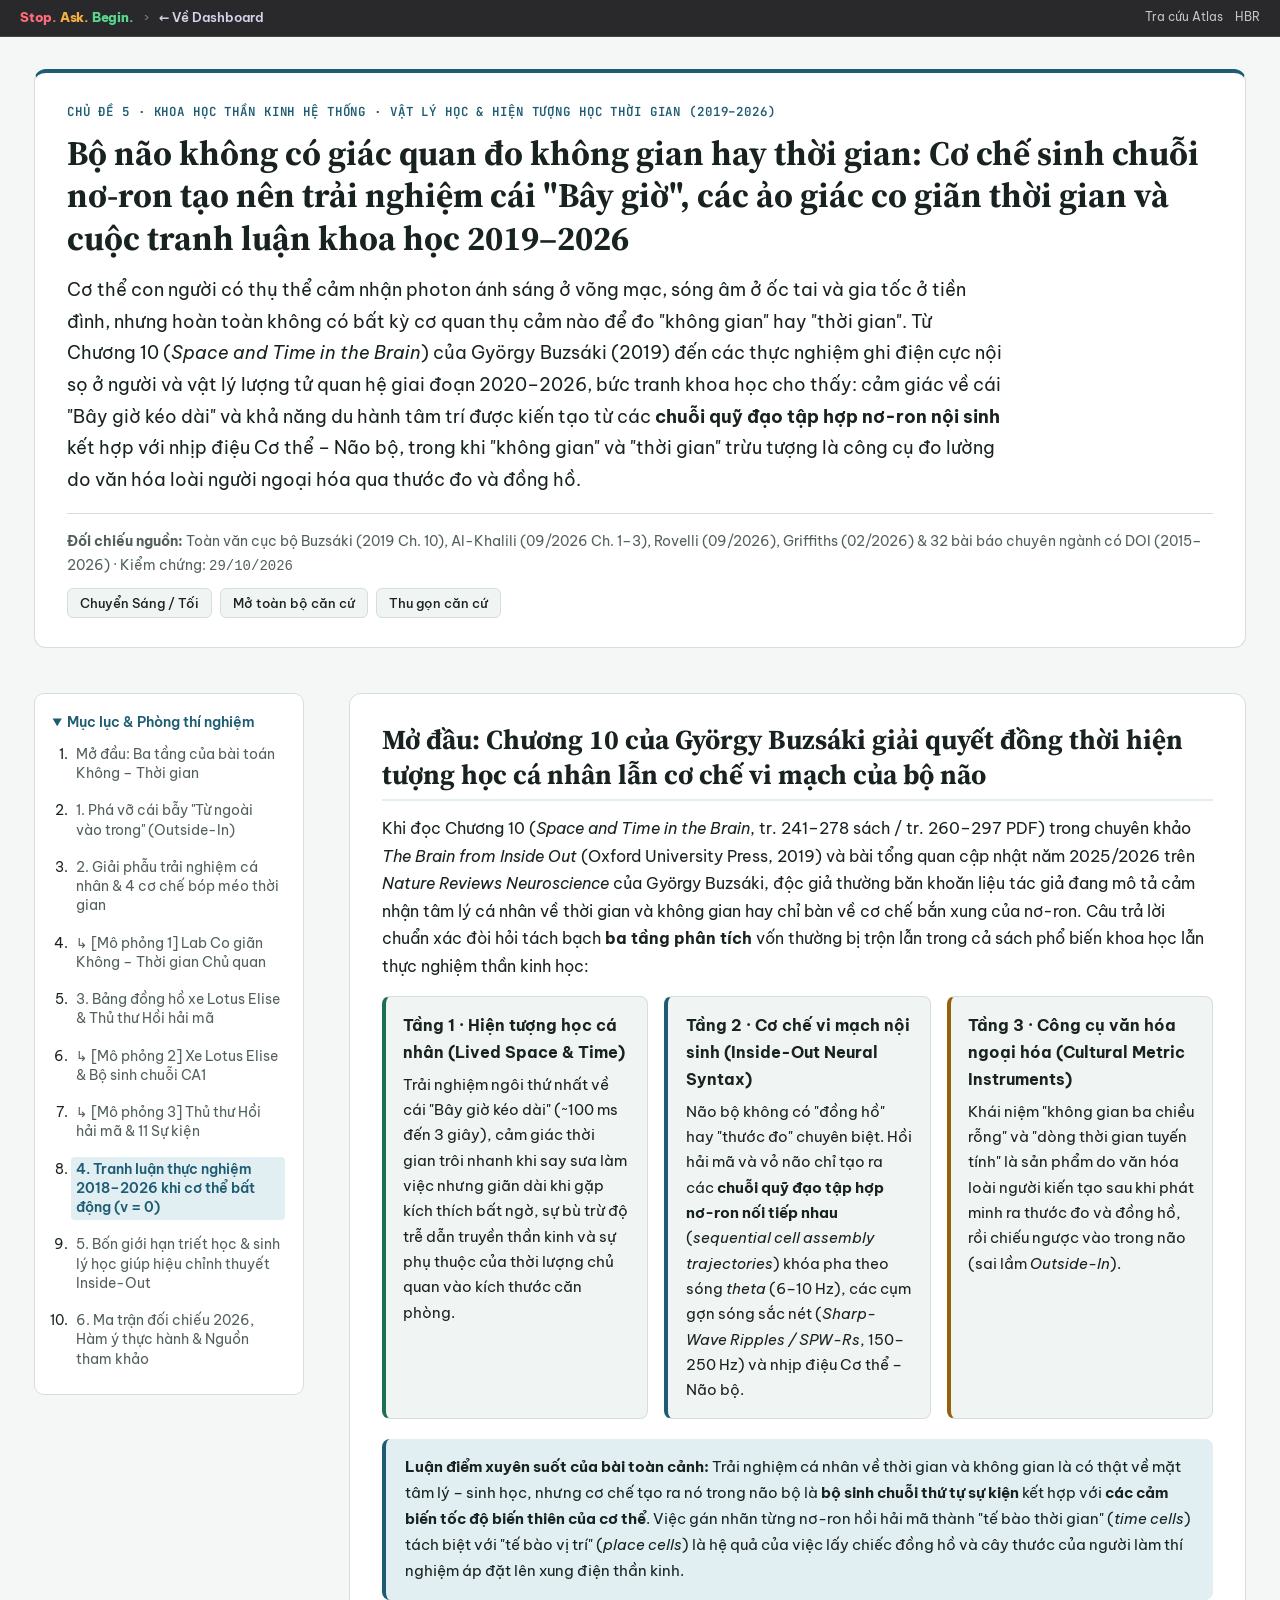
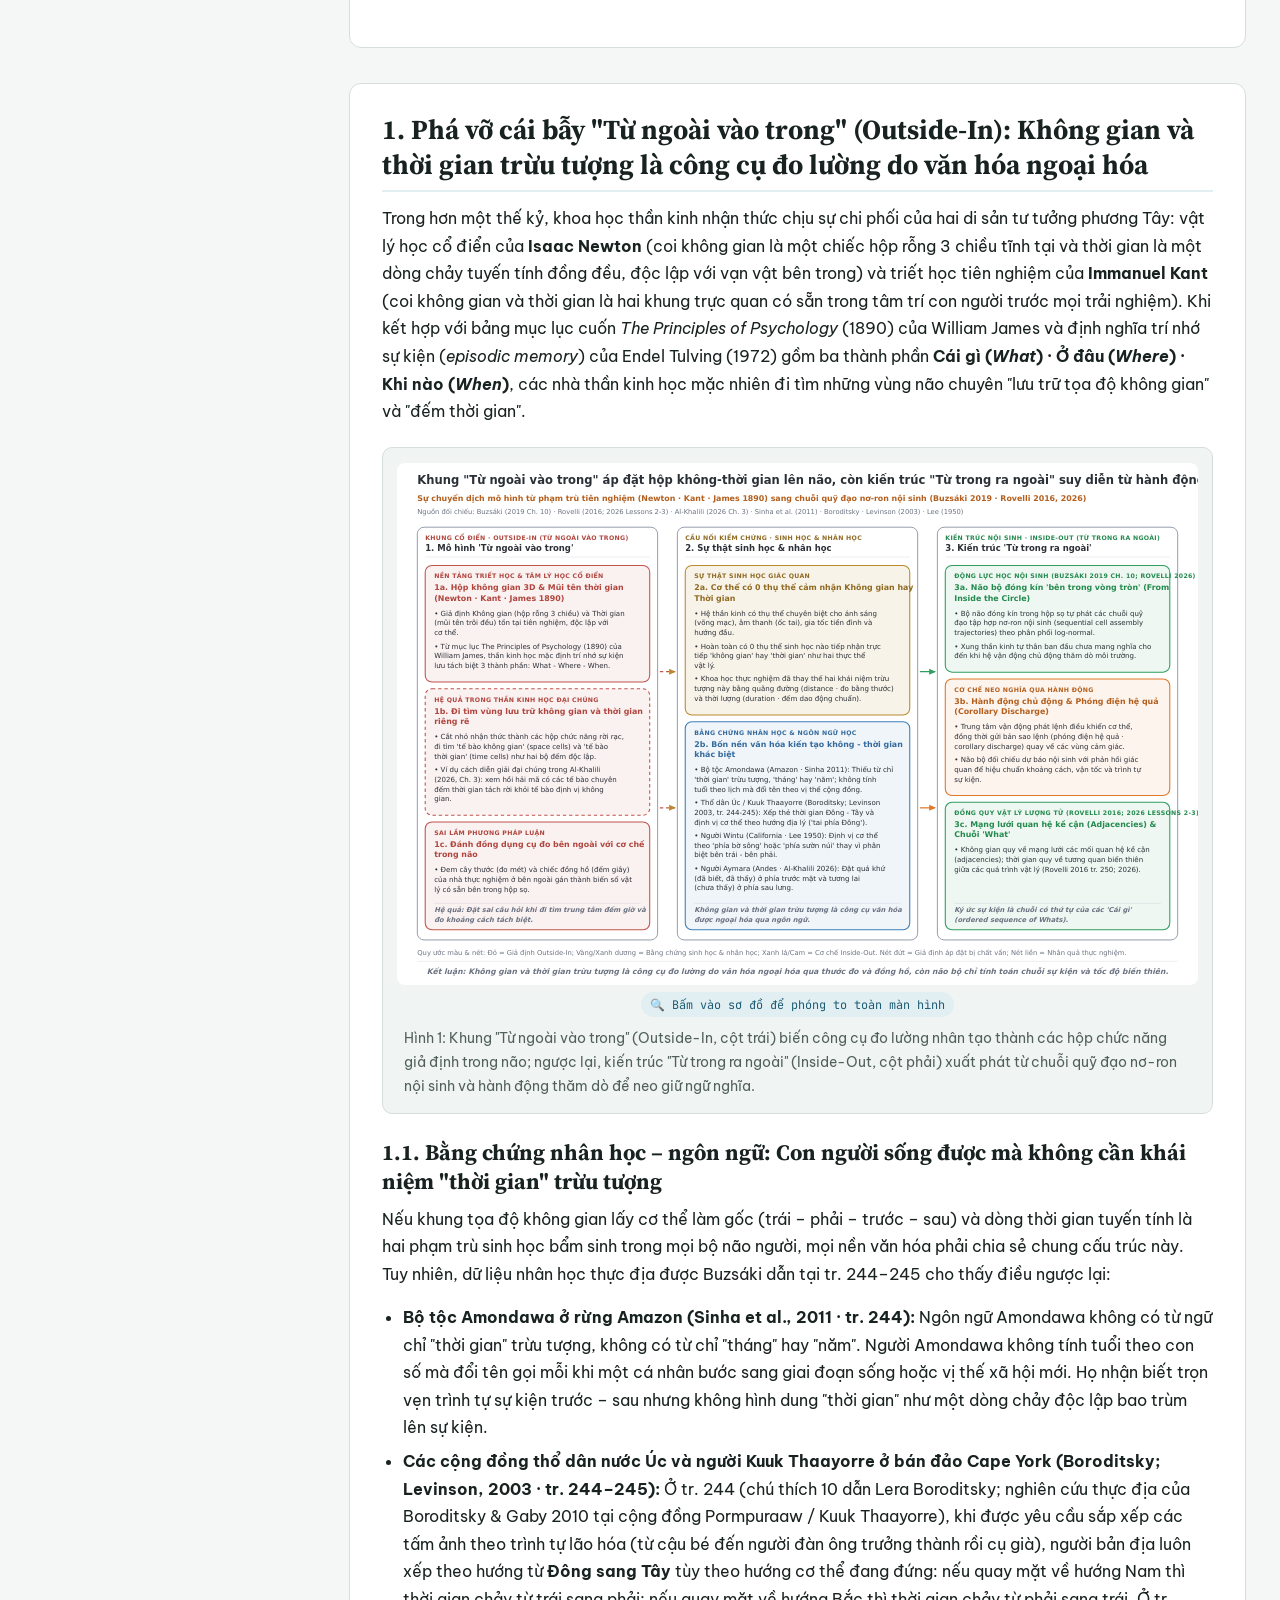
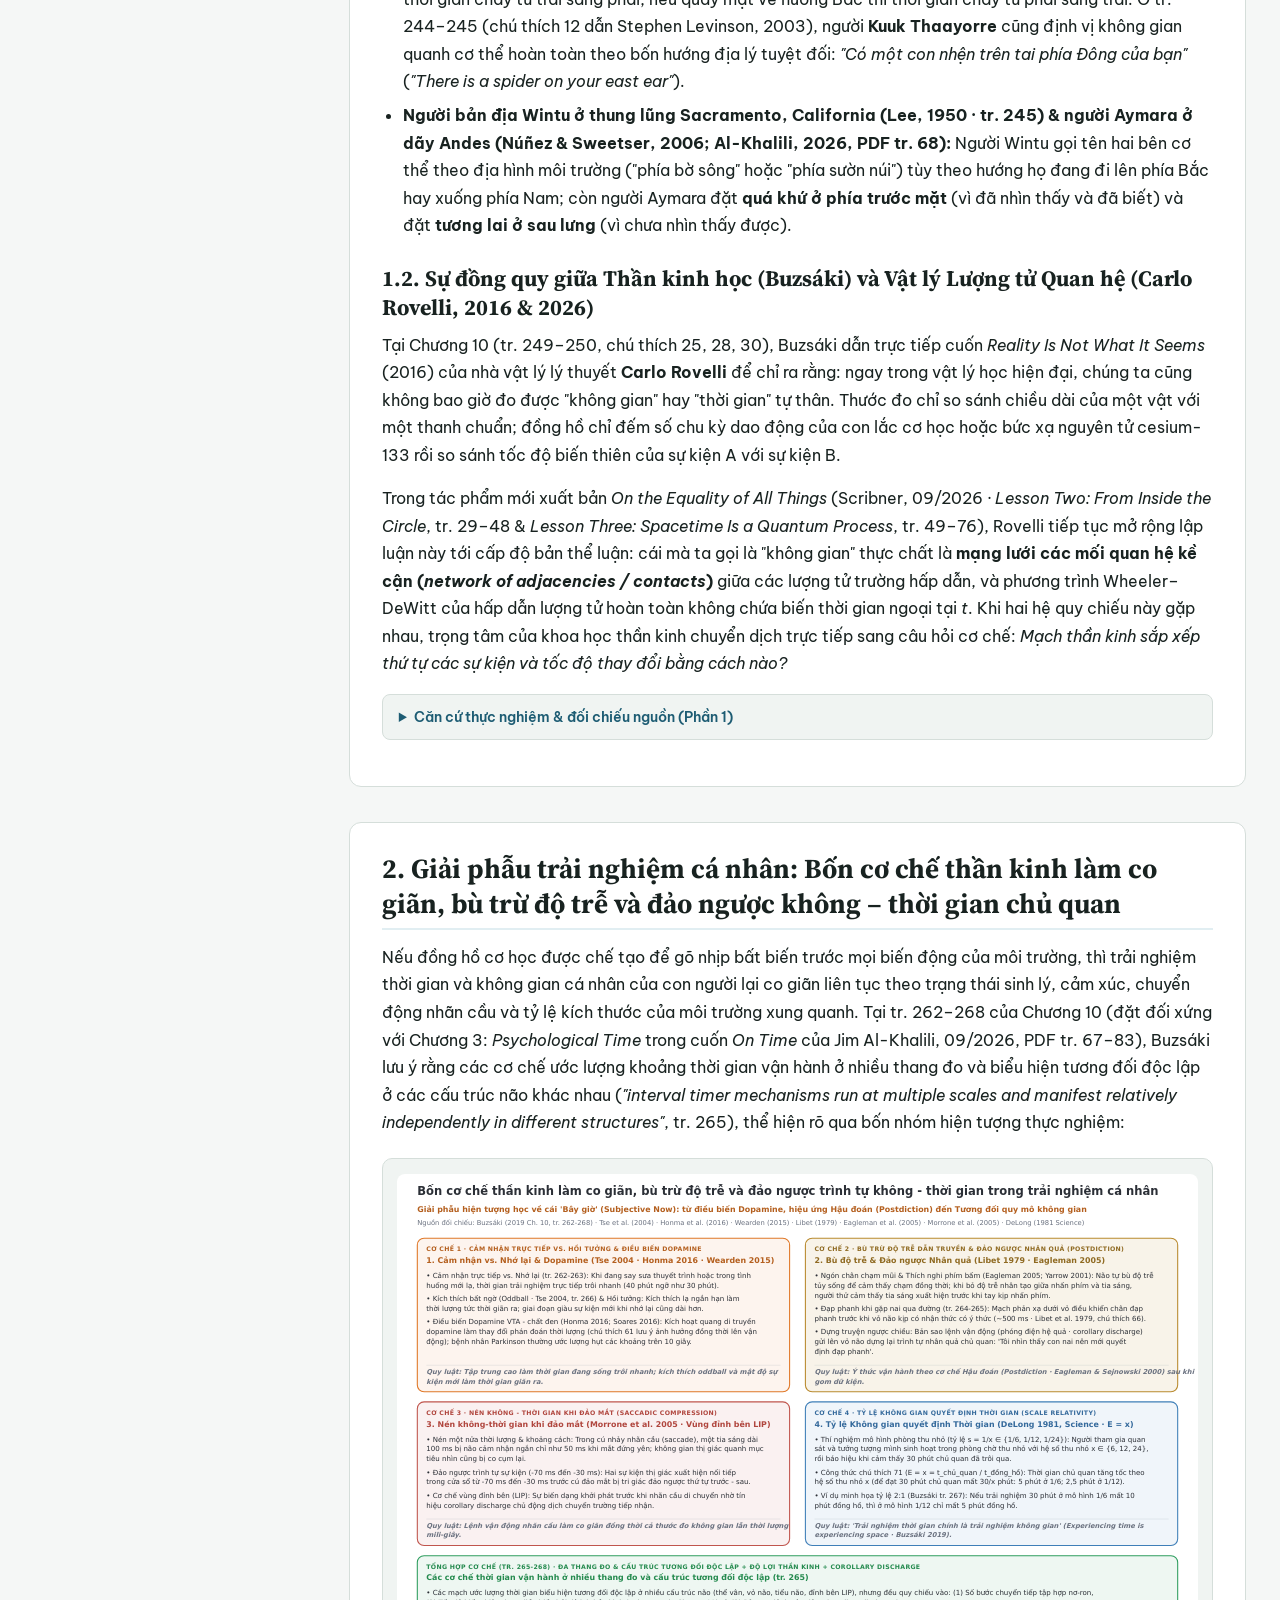
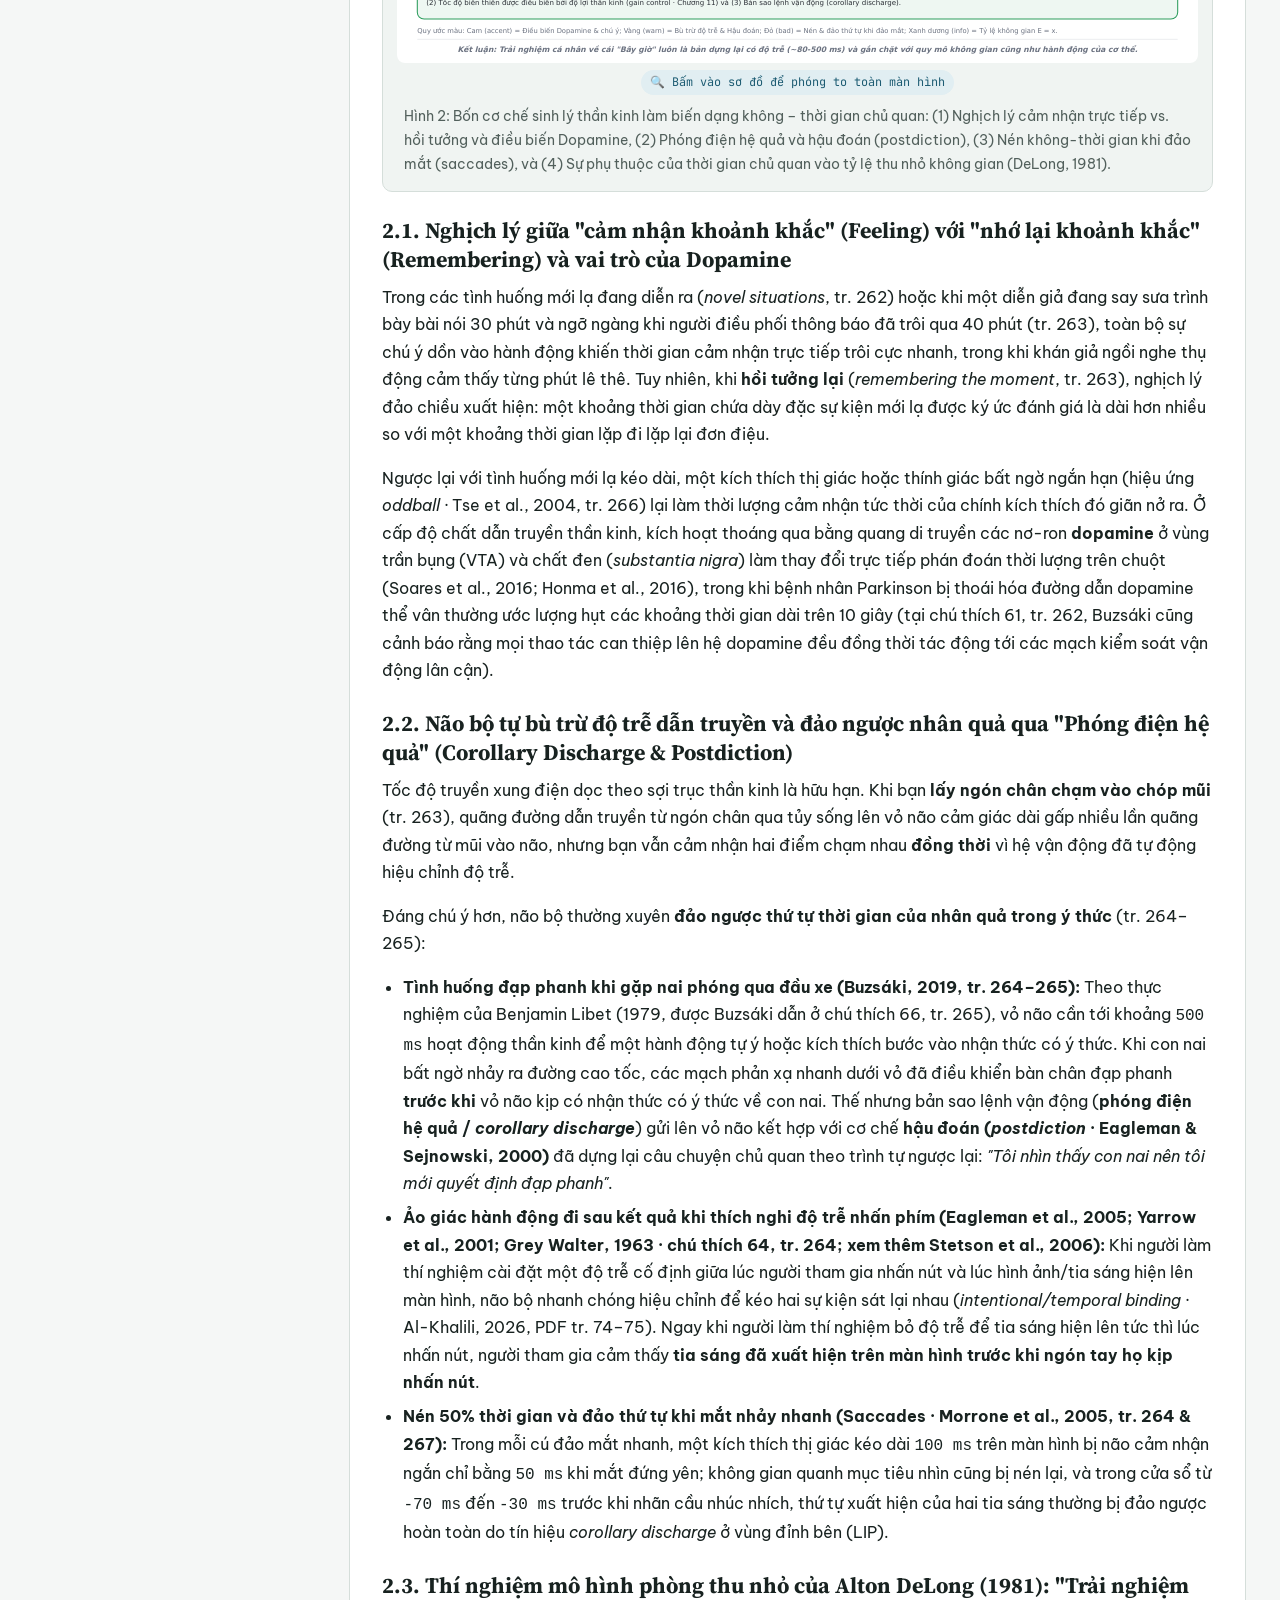
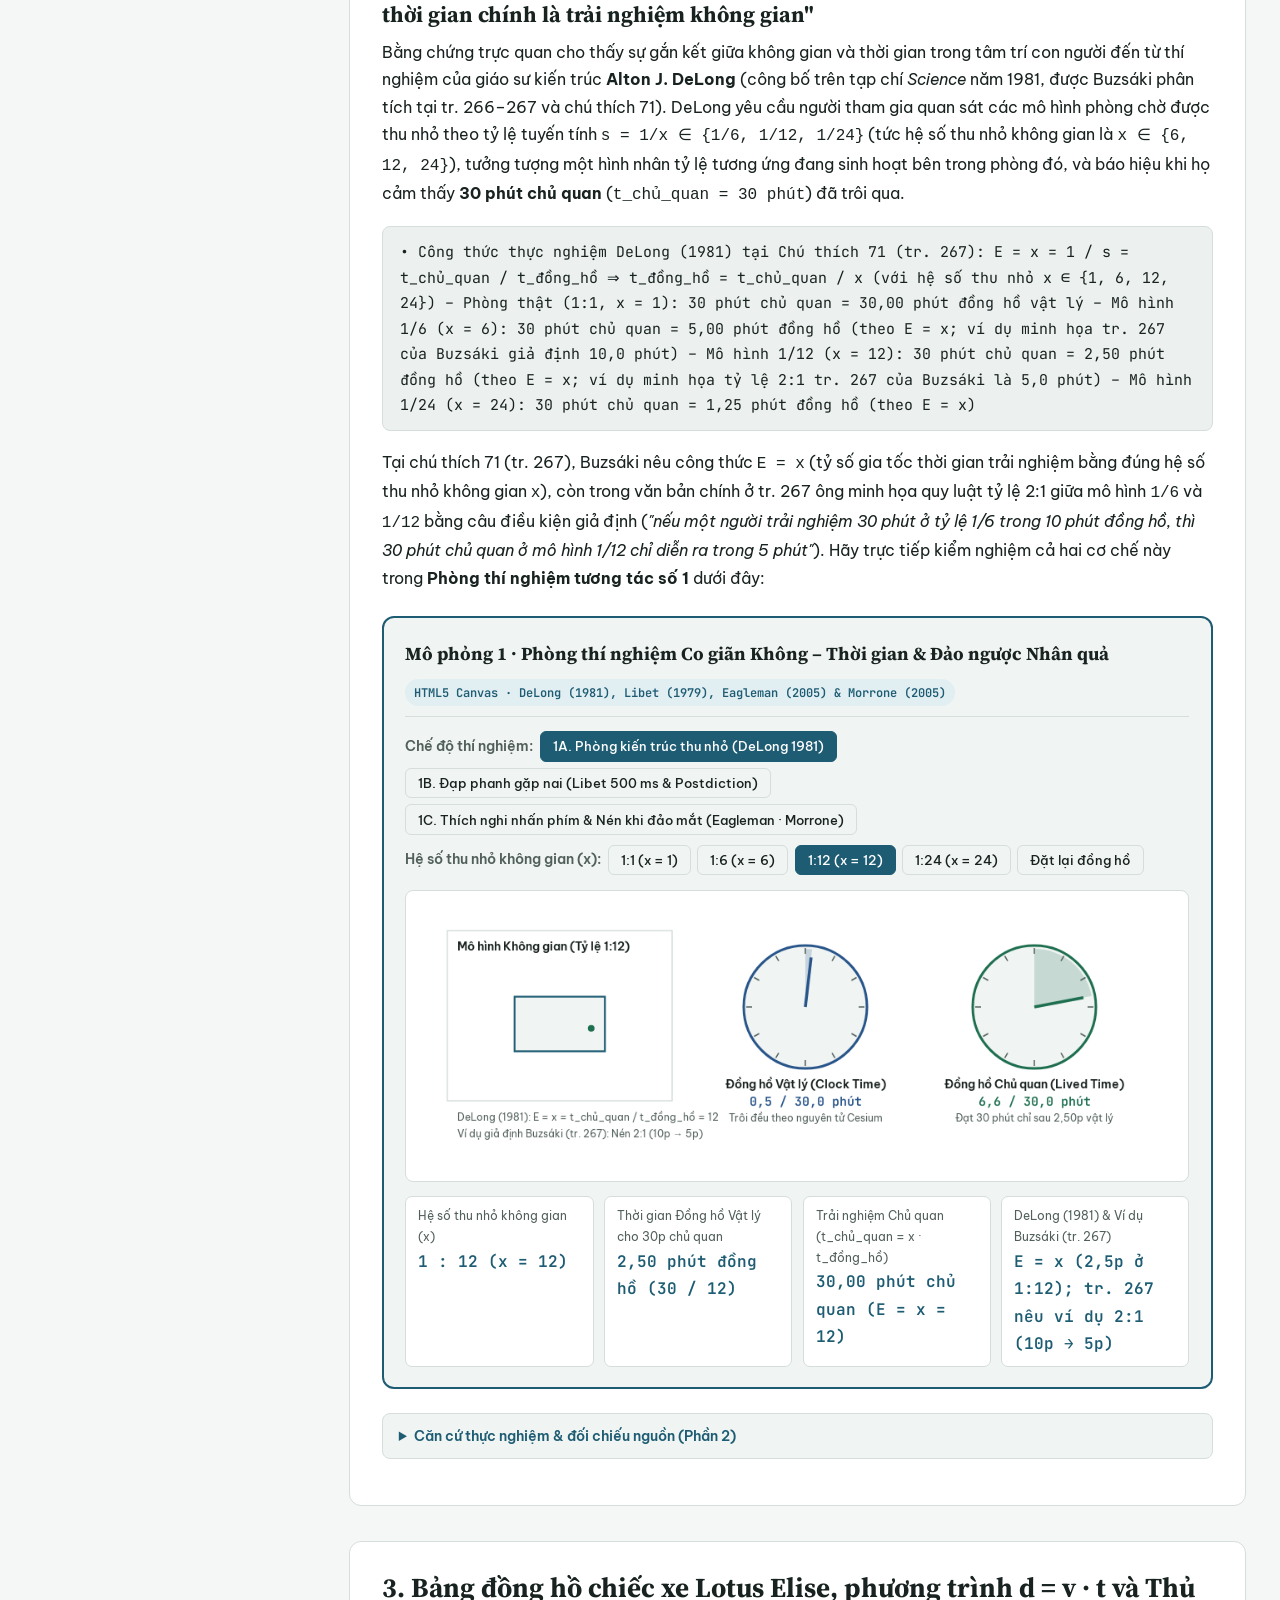
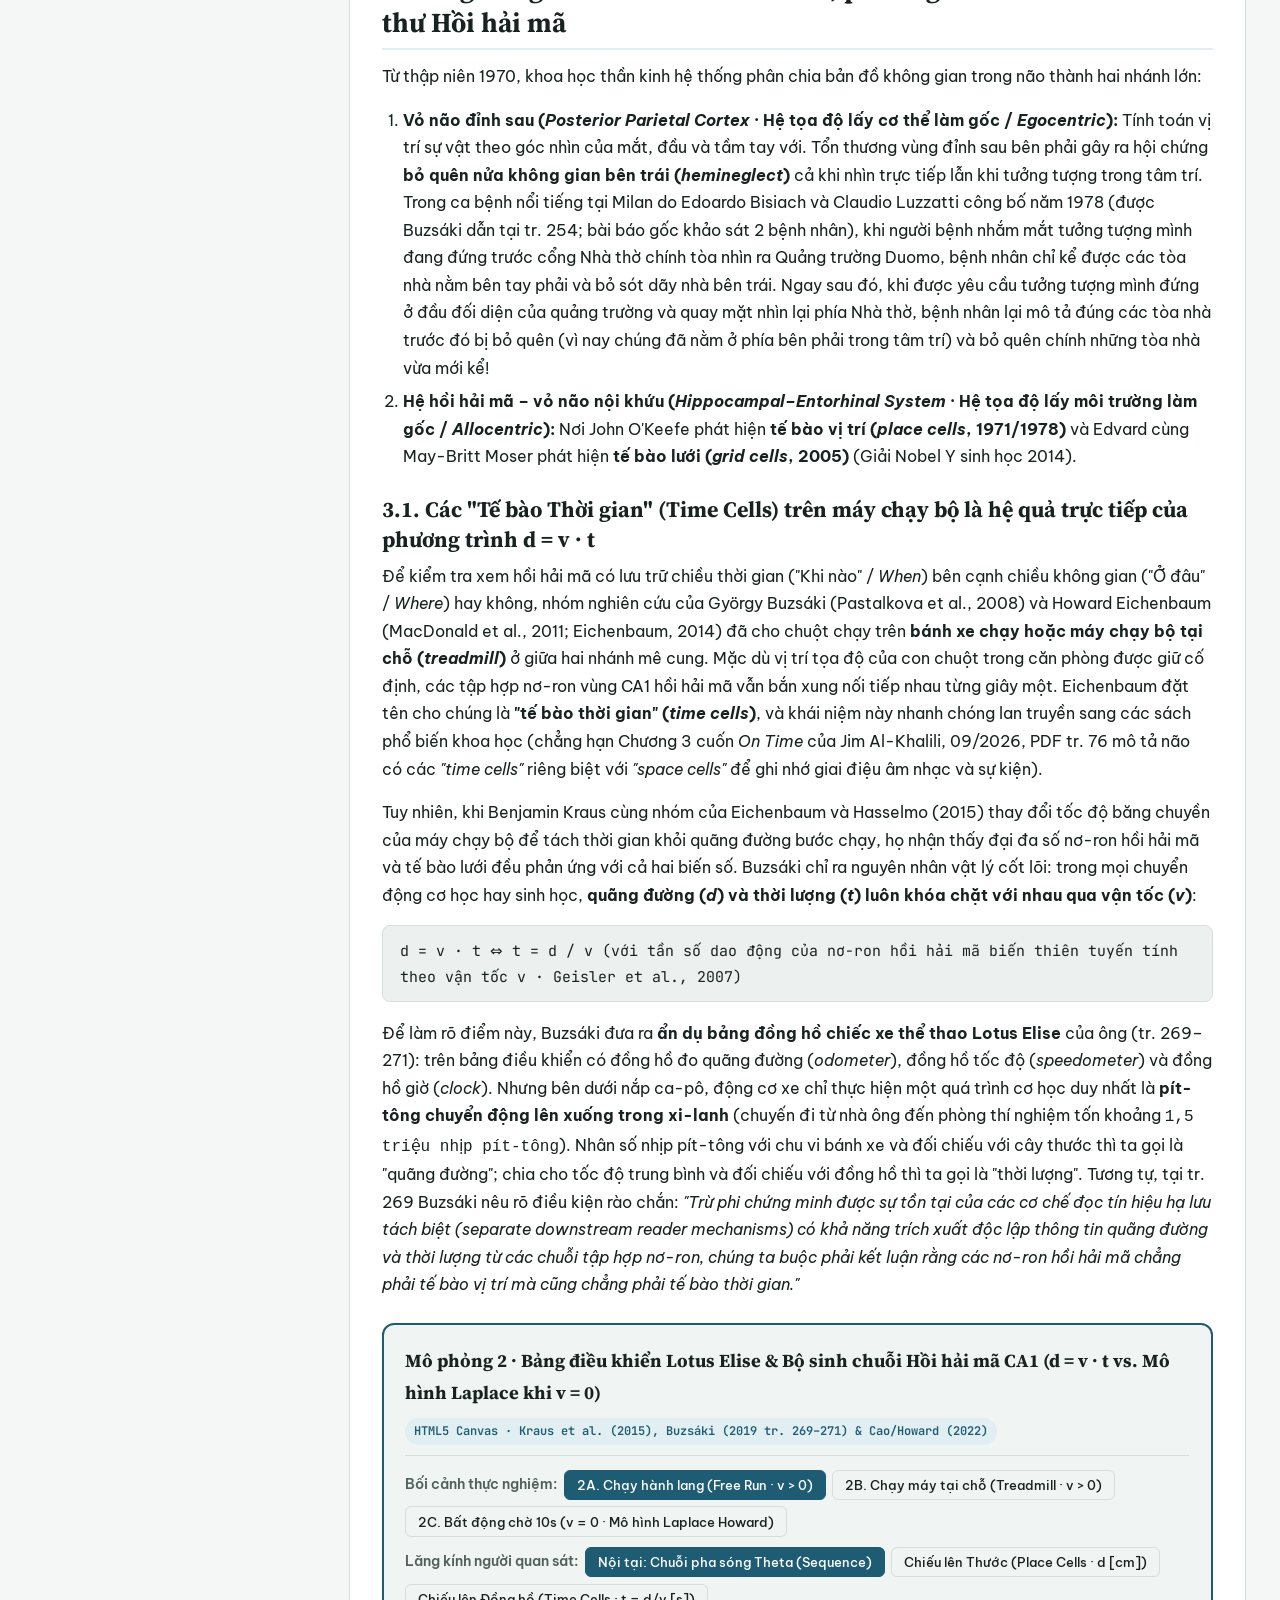
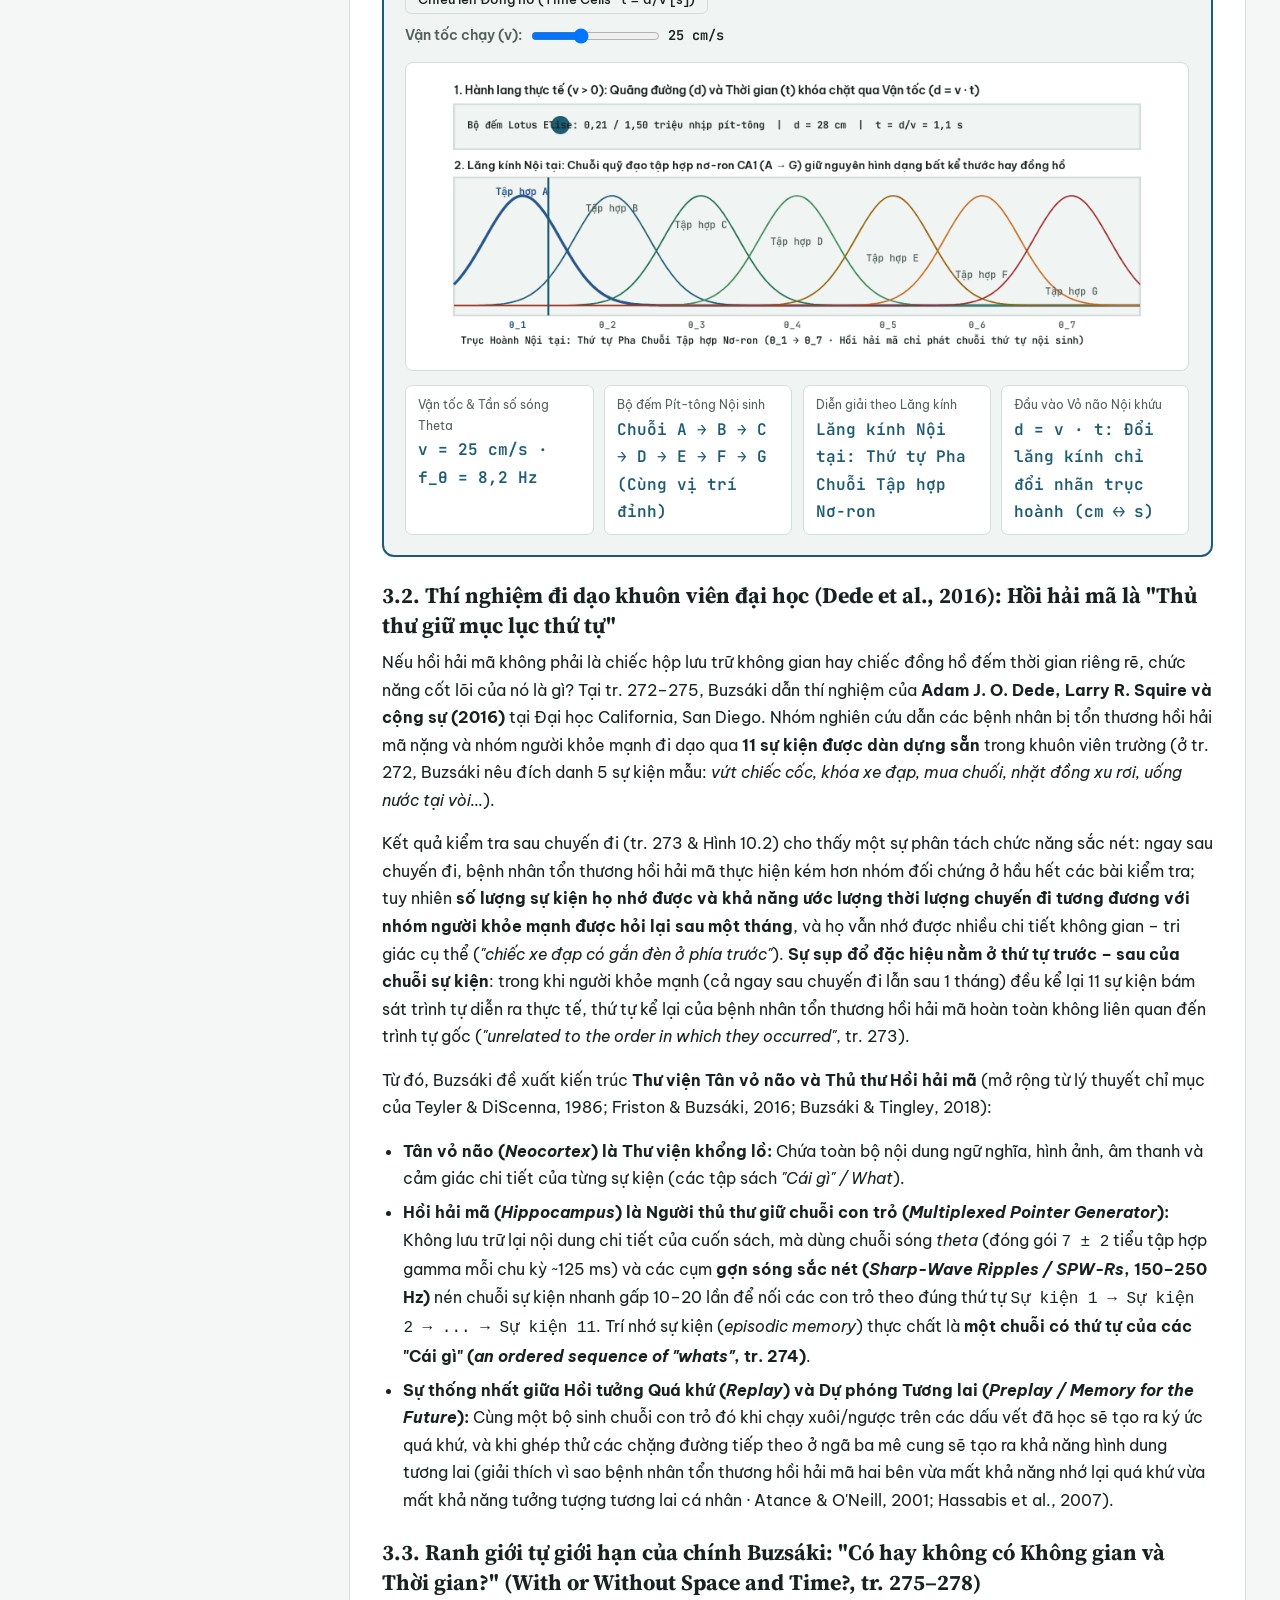
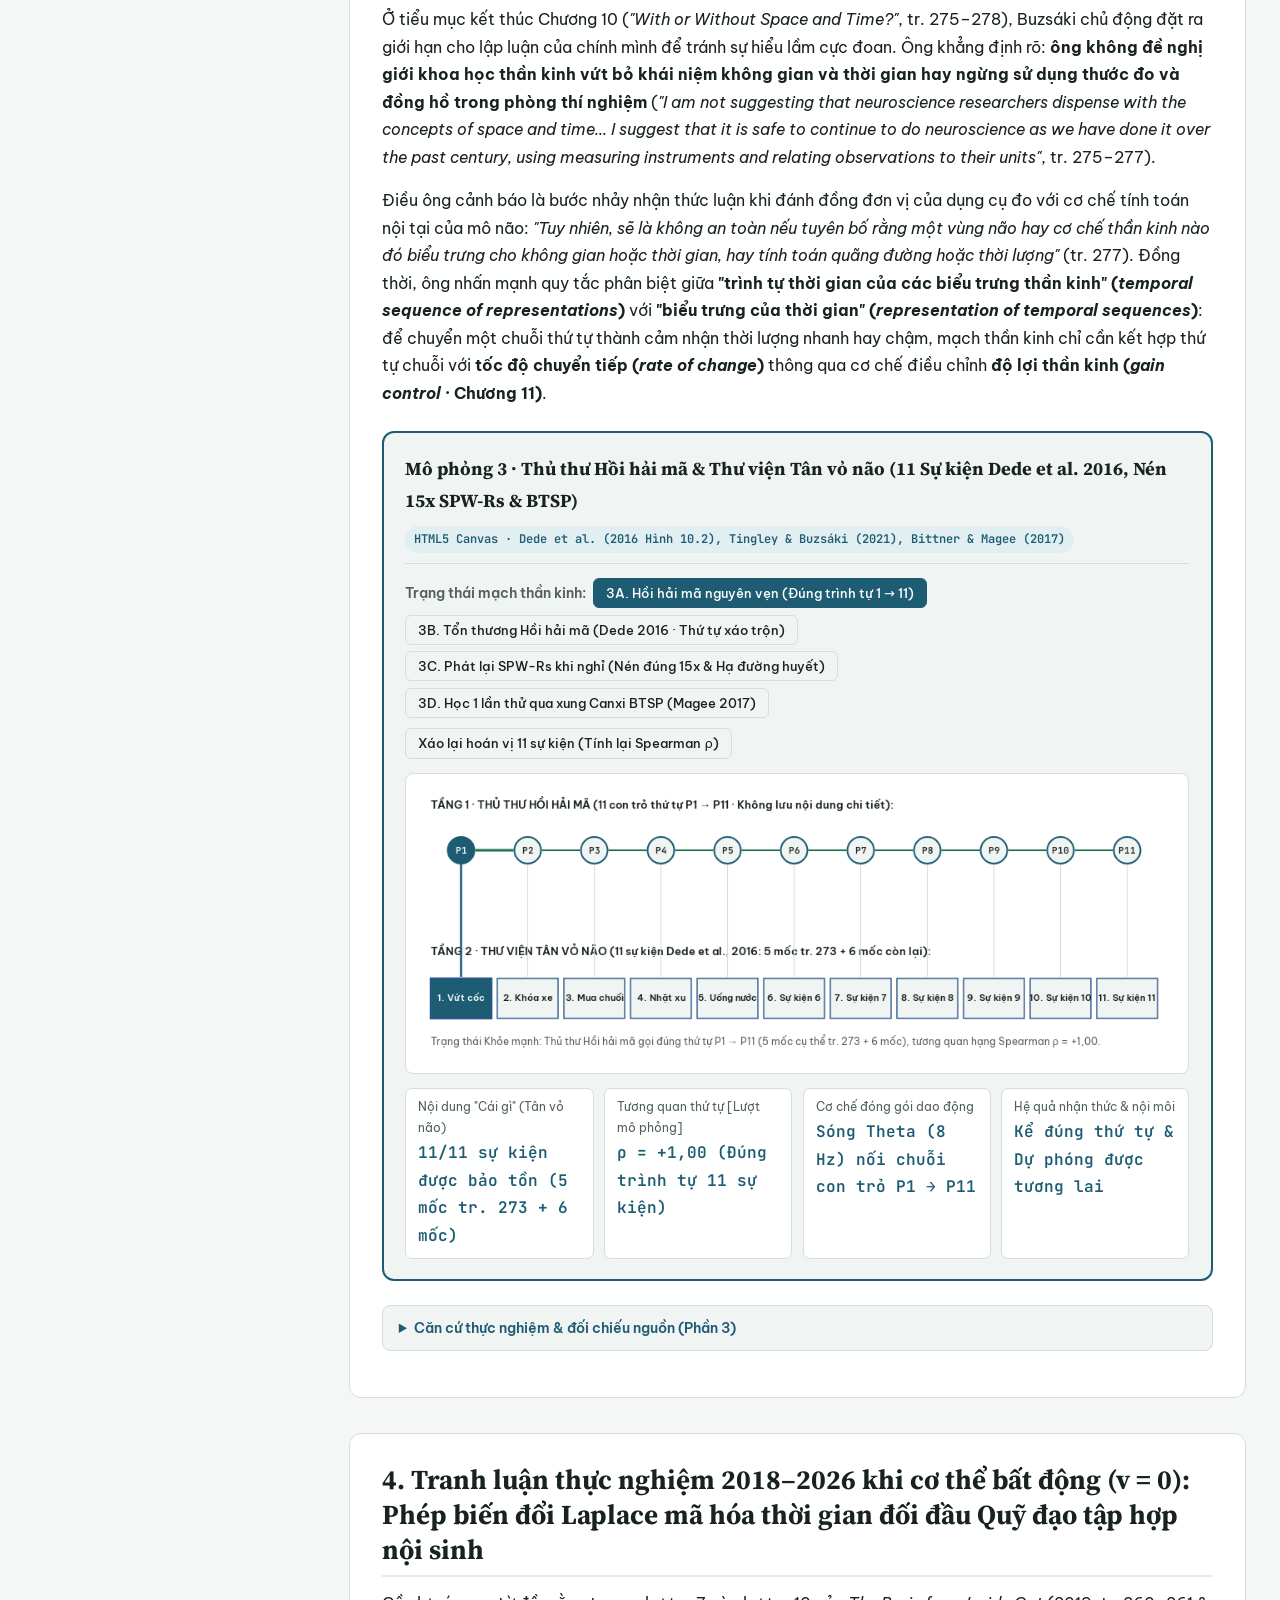
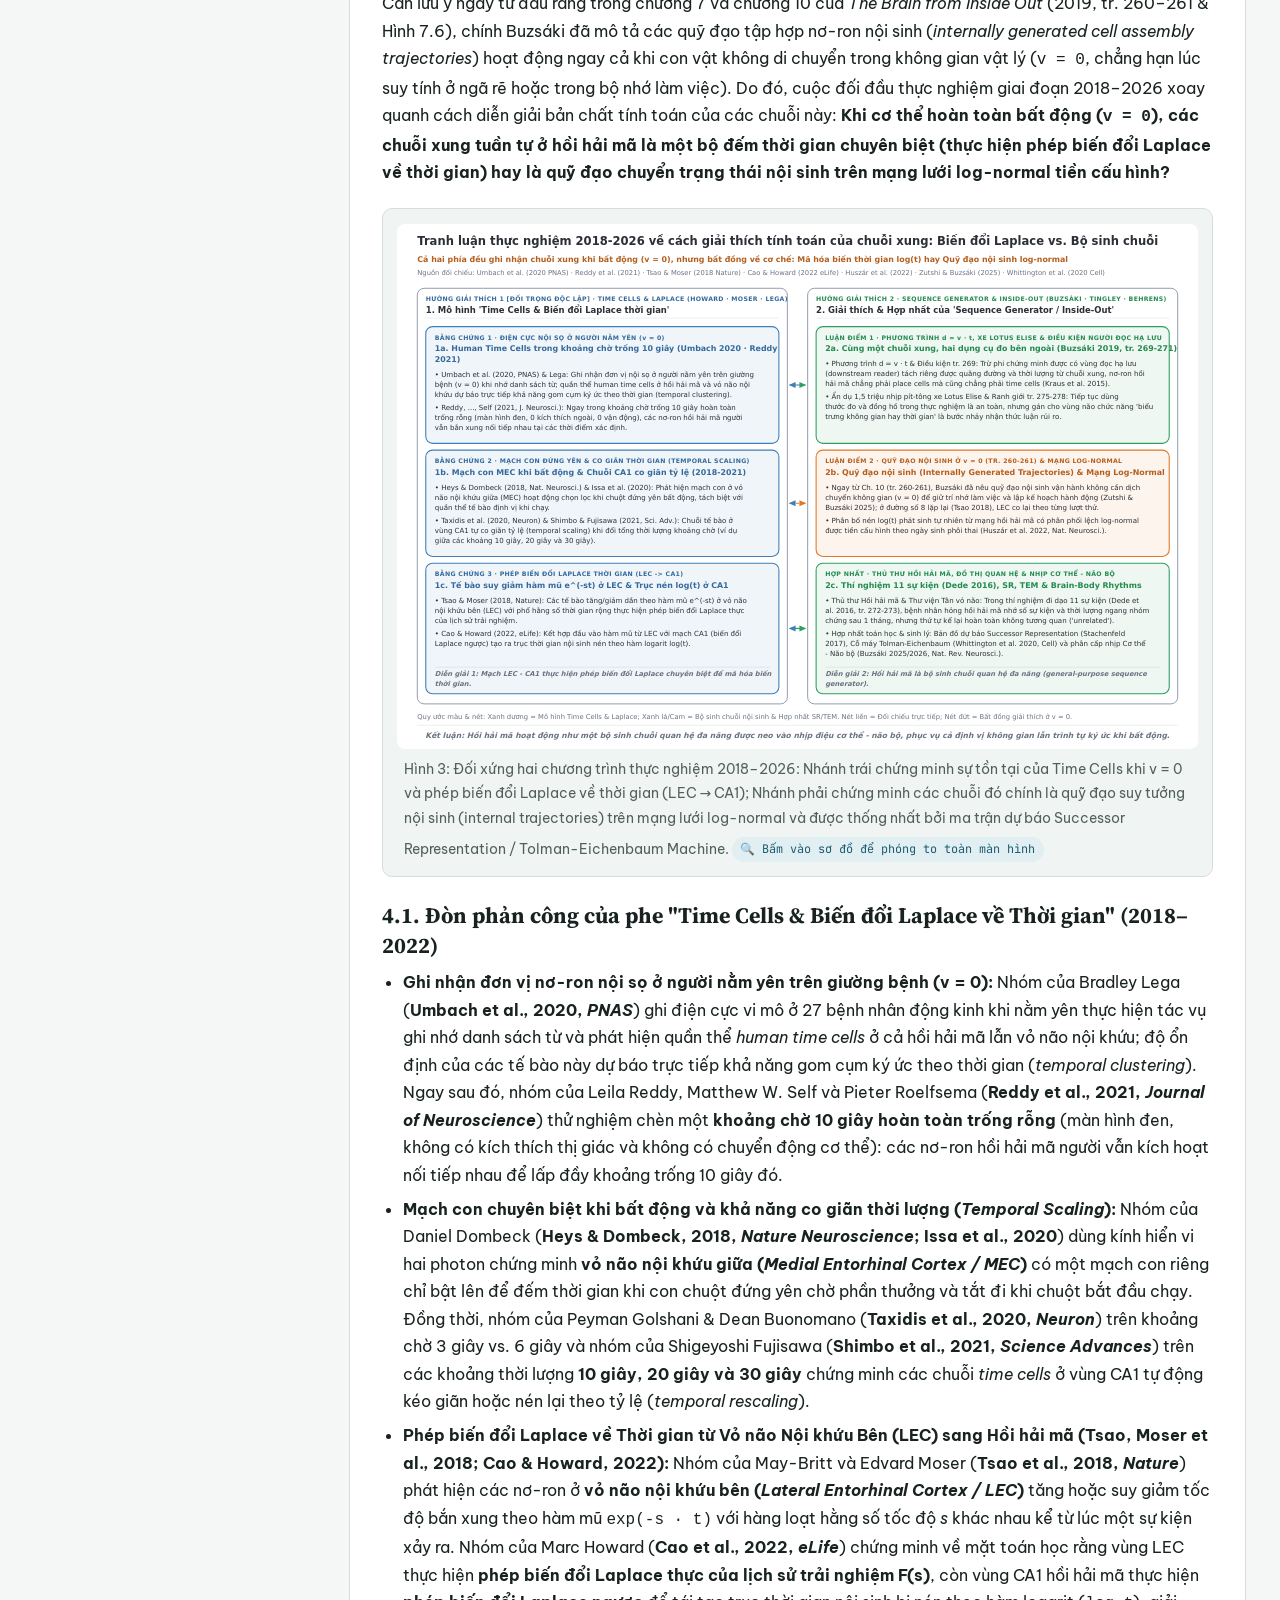
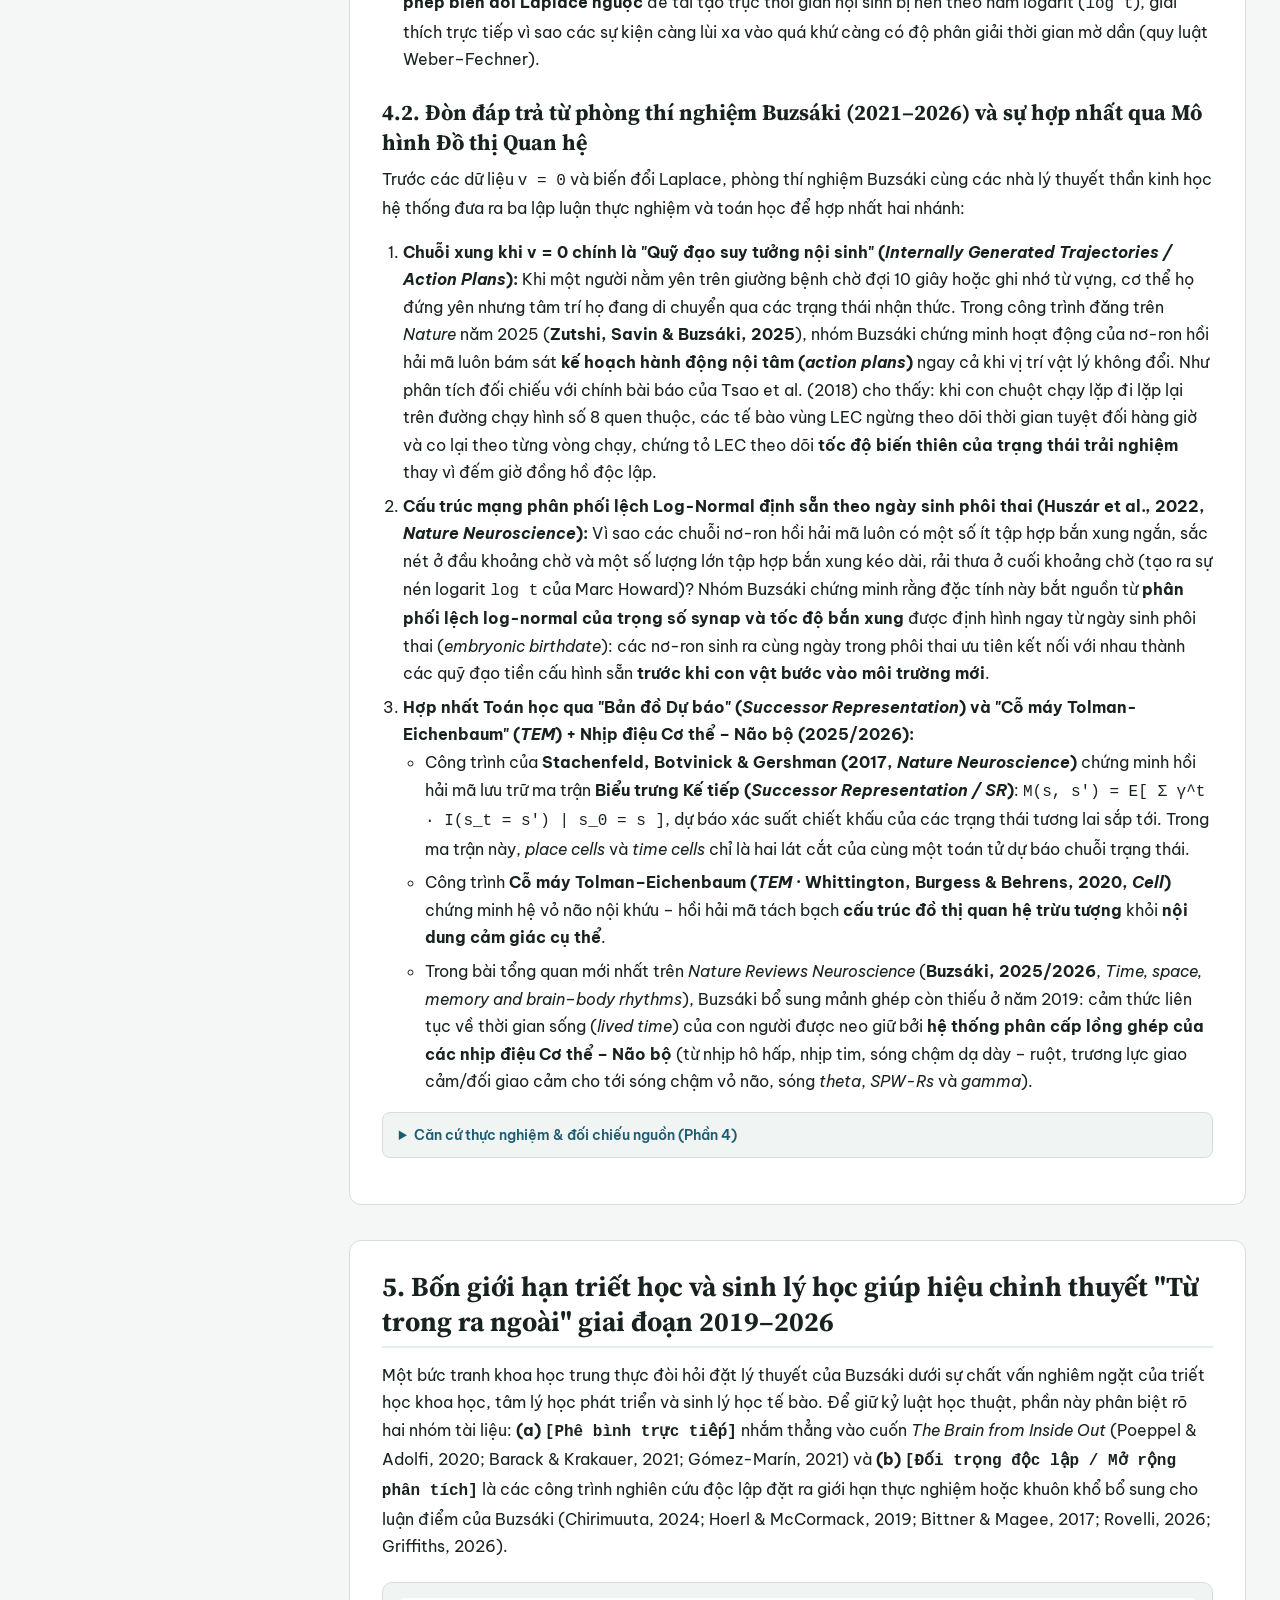
==== commit edf15450: "feat(atlas): add Khong-Thoi-Gian deep-dive portal to sabc" ====
--- a/topics/khong-thoi-gian/index.html
+++ b/topics/khong-thoi-gian/index.html
@@ -570,11 +570,11 @@
   <div style="display:flex;align-items:center;gap:10px;flex-wrap:wrap">
     <a href="../../#/" style="color:#fff;text-decoration:none;font-weight:800;letter-spacing:-0.2px"><span style="color:#ff6b7b">Stop.</span> <span style="color:#f5b041">Ask.</span> <span style="color:#58d68d">Begin.</span></a>
     <span style="opacity:0.45">›</span>
-    <a href="../../#/ref/topics" style="color:#d7d2e9;text-decoration:none;font-weight:600">← Về cổng Chuyên đề</a>
+    <a href="../../#/" style="color:#d7d2e9;text-decoration:none;font-weight:600">← Về Dashboard</a>
   </div>
   <div style="display:flex;align-items:center;gap:12px;font-size:12px">
-    <a href="index.html" style="color:#9ad1ea;text-decoration:none;font-weight:600">Trang tương tác chính</a>
     <a href="../../#/index" style="color:#c2c2c7;text-decoration:none">Tra cứu Atlas</a>
+    <a href="../../#/ref/hbr" style="color:#c2c2c7;text-decoration:none">HBR</a>
   </div>
 </div>
 
@@ -619,7 +619,7 @@
     <section class="card-sec" id="mo-dau">
       <h2>Mở đầu: Chương 10 của György Buzsáki giải quyết đồng thời hiện tượng học cá nhân lẫn cơ chế vi mạch của bộ não</h2>
       <p>
-        Khi đọc Chương 10 (<em>Space and Time in the Brain</em>, tr. 241–278 sách / tr. 260–297 PDF) trong chuyên khảo <a href="#cite" onclick="return false" title="Tài liệu nguồn trong kho lưu trữ: _OceanofPDF.com_The_Brain_from_Inside_Out_-_Gyorgy_Buzsaki.pdf"><em>The Brain from Inside Out</em></a> (Oxford University Press, 2019) và bài tổng quan cập nhật năm 2025/2026 trên <em>Nature Reviews Neuroscience</em> của György Buzsáki, độc giả thường băn khoăn liệu tác giả đang mô tả cảm nhận tâm lý cá nhân về thời gian và không gian hay chỉ bàn về cơ chế bắn xung của nơ-ron. Câu trả lời chuẩn xác đòi hỏi tách bạch <strong>ba tầng phân tích</strong> vốn thường bị trộn lẫn trong cả sách phổ biến khoa học lẫn thực nghiệm thần kinh học:
+        Khi đọc Chương 10 (<em>Space and Time in the Brain</em>, tr. 241–278 sách / tr. 260–297 PDF) trong chuyên khảo <em>The Brain from Inside Out</em> (Oxford University Press, 2019) và bài tổng quan cập nhật năm 2025/2026 trên <em>Nature Reviews Neuroscience</em> của György Buzsáki, độc giả thường băn khoăn liệu tác giả đang mô tả cảm nhận tâm lý cá nhân về thời gian và không gian hay chỉ bàn về cơ chế bắn xung của nơ-ron. Câu trả lời chuẩn xác đòi hỏi tách bạch <strong>ba tầng phân tích</strong> vốn thường bị trộn lẫn trong cả sách phổ biến khoa học lẫn thực nghiệm thần kinh học:
       </p>
 
       <div class="grid-3">
@@ -670,7 +670,7 @@
         Tại Chương 10 (tr. 249–250, chú thích 25, 28, 30), Buzsáki dẫn trực tiếp cuốn <em>Reality Is Not What It Seems</em> (2016) của nhà vật lý lý thuyết <strong>Carlo Rovelli</strong> để chỉ ra rằng: ngay trong vật lý học hiện đại, chúng ta cũng không bao giờ đo được "không gian" hay "thời gian" tự thân. Thước đo chỉ so sánh chiều dài của một vật với một thanh chuẩn; đồng hồ chỉ đếm số chu kỳ dao động của con lắc cơ học hoặc bức xạ nguyên tử cesium-133 rồi so sánh tốc độ biến thiên của sự kiện A với sự kiện B.
       </p>
       <p>
-        Trong tác phẩm mới xuất bản <a href="#cite" onclick="return false" title="Tài liệu nguồn trong kho lưu trữ: ON_THE_EQUALITY_OF_ALL_THINGS_-_Carlo_Rovelli.epub"><em>On the Equality of All Things</em></a> (Scribner, 09/2026 · <em>Lesson Two: From Inside the Circle</em>, tr. 29–48 &amp; <em>Lesson Three: Spacetime Is a Quantum Process</em>, tr. 49–76), Rovelli tiếp tục mở rộng lập luận này tới cấp độ bản thể luận: cái mà ta gọi là "không gian" thực chất là <strong>mạng lưới các mối quan hệ kề cận (<em>network of adjacencies / contacts</em>)</strong> giữa các lượng tử trường hấp dẫn, và phương trình Wheeler–DeWitt của hấp dẫn lượng tử hoàn toàn không chứa biến thời gian ngoại tại <em>t</em>. Khi hai hệ quy chiếu này gặp nhau, trọng tâm của khoa học thần kinh chuyển dịch trực tiếp sang câu hỏi cơ chế: <em>Mạch thần kinh sắp xếp thứ tự các sự kiện và tốc độ thay đổi bằng cách nào?</em>
+        Trong tác phẩm mới xuất bản <em>On the Equality of All Things</em> (Scribner, 09/2026 · <em>Lesson Two: From Inside the Circle</em>, tr. 29–48 &amp; <em>Lesson Three: Spacetime Is a Quantum Process</em>, tr. 49–76), Rovelli tiếp tục mở rộng lập luận này tới cấp độ bản thể luận: cái mà ta gọi là "không gian" thực chất là <strong>mạng lưới các mối quan hệ kề cận (<em>network of adjacencies / contacts</em>)</strong> giữa các lượng tử trường hấp dẫn, và phương trình Wheeler–DeWitt của hấp dẫn lượng tử hoàn toàn không chứa biến thời gian ngoại tại <em>t</em>. Khi hai hệ quy chiếu này gặp nhau, trọng tâm của khoa học thần kinh chuyển dịch trực tiếp sang câu hỏi cơ chế: <em>Mạch thần kinh sắp xếp thứ tự các sự kiện và tốc độ thay đổi bằng cách nào?</em>
       </p>
 
       <details class="basis">
@@ -687,7 +687,7 @@
     <section class="card-sec" id="phan-2">
       <h2>2. Giải phẫu trải nghiệm cá nhân: Bốn cơ chế thần kinh làm co giãn, bù trừ độ trễ và đảo ngược không – thời gian chủ quan</h2>
       <p>
-        Nếu đồng hồ cơ học được chế tạo để gõ nhịp bất biến trước mọi biến động của môi trường, thì trải nghiệm thời gian và không gian cá nhân của con người lại co giãn liên tục theo trạng thái sinh lý, cảm xúc, chuyển động nhãn cầu và tỷ lệ kích thước của môi trường xung quanh. Tại tr. 262–268 của Chương 10 (đặt đối xứng với Chương 3: <em>Psychological Time</em> trong cuốn <a href="#cite" onclick="return false" title="Tài liệu nguồn trong kho lưu trữ: _OceanofPDF.com_On_Time_The_Physics_That_Makes_the_Universe_Tick_-_Jim_Al-Khalili.pdf"><em>On Time</em></a> của Jim Al-Khalili, 09/2026, PDF tr. 67–83), Buzsáki lưu ý rằng các cơ chế ước lượng khoảng thời gian vận hành ở nhiều thang đo và biểu hiện tương đối độc lập ở các cấu trúc não khác nhau (<em>"interval timer mechanisms run at multiple scales and manifest relatively independently in different structures"</em>, tr. 265), thể hiện rõ qua bốn nhóm hiện tượng thực nghiệm:
+        Nếu đồng hồ cơ học được chế tạo để gõ nhịp bất biến trước mọi biến động của môi trường, thì trải nghiệm thời gian và không gian cá nhân của con người lại co giãn liên tục theo trạng thái sinh lý, cảm xúc, chuyển động nhãn cầu và tỷ lệ kích thước của môi trường xung quanh. Tại tr. 262–268 của Chương 10 (đặt đối xứng với Chương 3: <em>Psychological Time</em> trong cuốn <em>On Time</em> của Jim Al-Khalili, 09/2026, PDF tr. 67–83), Buzsáki lưu ý rằng các cơ chế ước lượng khoảng thời gian vận hành ở nhiều thang đo và biểu hiện tương đối độc lập ở các cấu trúc não khác nhau (<em>"interval timer mechanisms run at multiple scales and manifest relatively independently in different structures"</em>, tr. 265), thể hiện rõ qua bốn nhóm hiện tượng thực nghiệm:
       </p>
 
       <figure class="diagram">
@@ -1028,14 +1028,14 @@
 
       <h3>5.4. Mũi phản biện 4: Nền tảng Nhiệt động lực học của Ký ức (Rovelli, 2026) và Cuộc tranh luận về AI / LLMs (2024–2026)</h3>
       <p>
-        <strong><code>[Mở rộng phân tích liên ngành 2024–2026]</code></strong> Cuối cùng, vì sao các chuỗi quỹ đạo nơ-ron của chúng ta chỉ nhớ được quá khứ để dự phóng tương lai, mà không bao giờ "nhớ được tương lai"? Tại <strong>Lesson Four (<em>Inhabiting the Flow of Time</em>, tr. 77–98)</strong> trong cuốn <a href="#cite" onclick="return false" title="Tài liệu nguồn trong kho lưu trữ: ON_THE_EQUALITY_OF_ALL_THINGS_-_Carlo_Rovelli.epub"><em>On the Equality of All Things</em></a> (09/2026), Carlo Rovelli chỉ ra rằng bản thân cơ chế sinh chuỗi của não bộ phải tuân theo <strong>Định luật II Nhiệt động lực học</strong>: mọi dấu vết ký ức (<em>traces</em>, từ hố va chạm thiên thạch trên Mặt Trăng đến trọng số synap được củng cố qua <em>SPW-Rs</em>) chỉ có thể hình thành khi có một quá trình <strong>tiêu tán năng lượng không thuận nghịch (<em>dissipation</em>)</strong> làm tăng entropy, bắt nguồn từ trạng thái entropy thấp của vũ trụ sơ khai. Chính sự tiêu tán nhiệt động lực học này mở ra không gian cho <strong>tác quyền sinh học (<em>agency</em>)</strong>: não bộ dùng các dấu vết của quá khứ để mô phỏng nhiều nhánh tương lai khả dĩ và chọn lấy một hành động.
+        <strong><code>[Mở rộng phân tích liên ngành 2024–2026]</code></strong> Cuối cùng, vì sao các chuỗi quỹ đạo nơ-ron của chúng ta chỉ nhớ được quá khứ để dự phóng tương lai, mà không bao giờ "nhớ được tương lai"? Tại <strong>Lesson Four (<em>Inhabiting the Flow of Time</em>, tr. 77–98)</strong> trong cuốn <em>On the Equality of All Things</em> (09/2026), Carlo Rovelli chỉ ra rằng bản thân cơ chế sinh chuỗi của não bộ phải tuân theo <strong>Định luật II Nhiệt động lực học</strong>: mọi dấu vết ký ức (<em>traces</em>, từ hố va chạm thiên thạch trên Mặt Trăng đến trọng số synap được củng cố qua <em>SPW-Rs</em>) chỉ có thể hình thành khi có một quá trình <strong>tiêu tán năng lượng không thuận nghịch (<em>dissipation</em>)</strong> làm tăng entropy, bắt nguồn từ trạng thái entropy thấp của vũ trụ sơ khai. Chính sự tiêu tán nhiệt động lực học này mở ra không gian cho <strong>tác quyền sinh học (<em>agency</em>)</strong>: não bộ dùng các dấu vết của quá khứ để mô phỏng nhiều nhánh tương lai khả dĩ và chọn lấy một hành động.
       </p>
       <p>
         Khung lý thuyết <em>Inside-Out</em> của Buzsáki cũng trở thành tâm điểm của cuộc tranh luận <strong>NeuroAI (2023–2026)</strong> về các Mô hình Ngôn ngữ Lớn (LLMs):
       </p>
       <ul>
         <li><strong>Phê phán LLMs thiếu cơ thể và thiếu <em>Corollary Discharge</em> (Pezzulo, Parr, Cisek, Clark &amp; Friston, 2024, <em>Trends in Cognitive Sciences</em>):</strong> Các tác giả vận dụng trực tiếp lập luận của Buzsáki để chỉ ra rằng LLMs học thuần túy theo chiều <em>Outside-In</em> từ kho văn bản tĩnh của loài người. Vì không có vòng lặp nội môi và không có tín hiệu <em>corollary discharge</em> phân biệt giữa dữ liệu do mình tự sinh ra với thực tại vật lý độc lập, LLMs dễ rơi vào trạng thái ảo giác tự duy trì.</li>
-        <li><strong>Chưng cất tiên nghiệm tiến hóa vào trọng số khởi tạo (McCoy &amp; Griffiths, 2025, <em>Nature Communications</em>; Griffiths, 02/2026, <a href="#cite" onclick="return false" title="Tài liệu nguồn trong kho lưu trữ: _OceanofPDF.com_The_Laws_of_Thought_-_Tom_Griffiths.epub"><em>The Laws of Thought</em></a>, Ch. 14):</strong> Tom Griffiths chứng minh rằng để khắc phục "tàn dư tự hồi quy" (<em>embers of autoregression</em> · McCoy et al., 2024, <em>PNAS</em>) và giúp mạng thần kinh nhân tạo học nhanh như trẻ em, có thể dùng <em>meta-learning</em> để chưng cất các tiên nghiệm Bayes vào thẳng <strong>bộ trọng số khởi tạo của mạng</strong>, cung cấp bản dịch toán học chính xác ở Cấp độ 1–2 của Marr cho trạng thái <em>preconfigured dynamics</em> của Buzsáki. (Ở chiều đối trọng, <strong>Mollo &amp; Millière, 2026</strong> lập luận rằng các mô hình đa phương thức quy mô lớn vẫn đạt được <em>neo nghĩa quan hệ / relational vector grounding</em> đối với cấu trúc khái niệm, nhưng vẫn cần tác nhân hành động chủ động để neo nghĩa cảm giác – vận động).</li>
+        <li><strong>Chưng cất tiên nghiệm tiến hóa vào trọng số khởi tạo (McCoy &amp; Griffiths, 2025, <em>Nature Communications</em>; Griffiths, 02/2026, <em>The Laws of Thought</em>, Ch. 14):</strong> Tom Griffiths chứng minh rằng để khắc phục "tàn dư tự hồi quy" (<em>embers of autoregression</em> · McCoy et al., 2024, <em>PNAS</em>) và giúp mạng thần kinh nhân tạo học nhanh như trẻ em, có thể dùng <em>meta-learning</em> để chưng cất các tiên nghiệm Bayes vào thẳng <strong>bộ trọng số khởi tạo của mạng</strong>, cung cấp bản dịch toán học chính xác ở Cấp độ 1–2 của Marr cho trạng thái <em>preconfigured dynamics</em> của Buzsáki. (Ở chiều đối trọng, <strong>Mollo &amp; Millière, 2026</strong> lập luận rằng các mô hình đa phương thức quy mô lớn vẫn đạt được <em>neo nghĩa quan hệ / relational vector grounding</em> đối với cấu trúc khái niệm, nhưng vẫn cần tác nhân hành động chủ động để neo nghĩa cảm giác – vận động).</li>
       </ul>
 
       <details class="basis">
@@ -1115,13 +1115,6 @@
           Các mô hình ngôn ngữ lớn (LLMs) có "tư duy TRONG chuỗi token" rất mạnh nhưng không có cơ thể sinh học, không có nhịp điệu nội môi và không có tín hiệu <em>corollary discharge</em> để tự kiểm chứng câu chữ của mình với thế giới vật lý (Pezzulo et al., 2024). Người điều phối AI phải đóng vai trò là <strong>vòng lặp kiểm chứng thực tại</strong> (chạy thử code, đối chiếu nguồn gốc, kiểm tra thực nghiệm) thay vì tin vào độ trôi chảy bề mặt của văn bản.
         </div>
       </div>
-
-      <h3>6.2. Hồ sơ lưu trữ &amp; Tài liệu tham khảo chọn lọc</h3>
-      <ul>
-        <li><strong>Báo cáo nghiên cứu gốc đầy đủ (Markdown):</strong> <a href="Bao_Cao_Nghien_Cuu_Khong_Thoi_Gian_Trong_Nao_Bo_Buzsaki_2019_2026.html"><code>Bao_Cao_Nghien_Cuu_Khong_Thoi_Gian_Trong_Nao_Bo_Buzsaki_2019_2026.md</code></a></li>
-        <li><strong>Kế hoạch kiến trúc bài toàn cảnh:</strong> <a href="KE_HOACH_BAI_TOAN_CANH_TRAI_NGHIEM_KHONG_THOI_GIAN.html"><code>KE_HOACH_BAI_TOAN_CANH_TRAI_NGHIEM_KHONG_THOI_GIAN.md</code></a></li>
-        <li><strong>Bản đồ Chủ đề 5 (Vật lý, Siêu hình học &amp; Hiện tượng học Thần kinh về Thời gian):</strong> <a href="index_md.html"><code>index.md</code></a></li>
-      </ul>
     </section>
 
   </main>
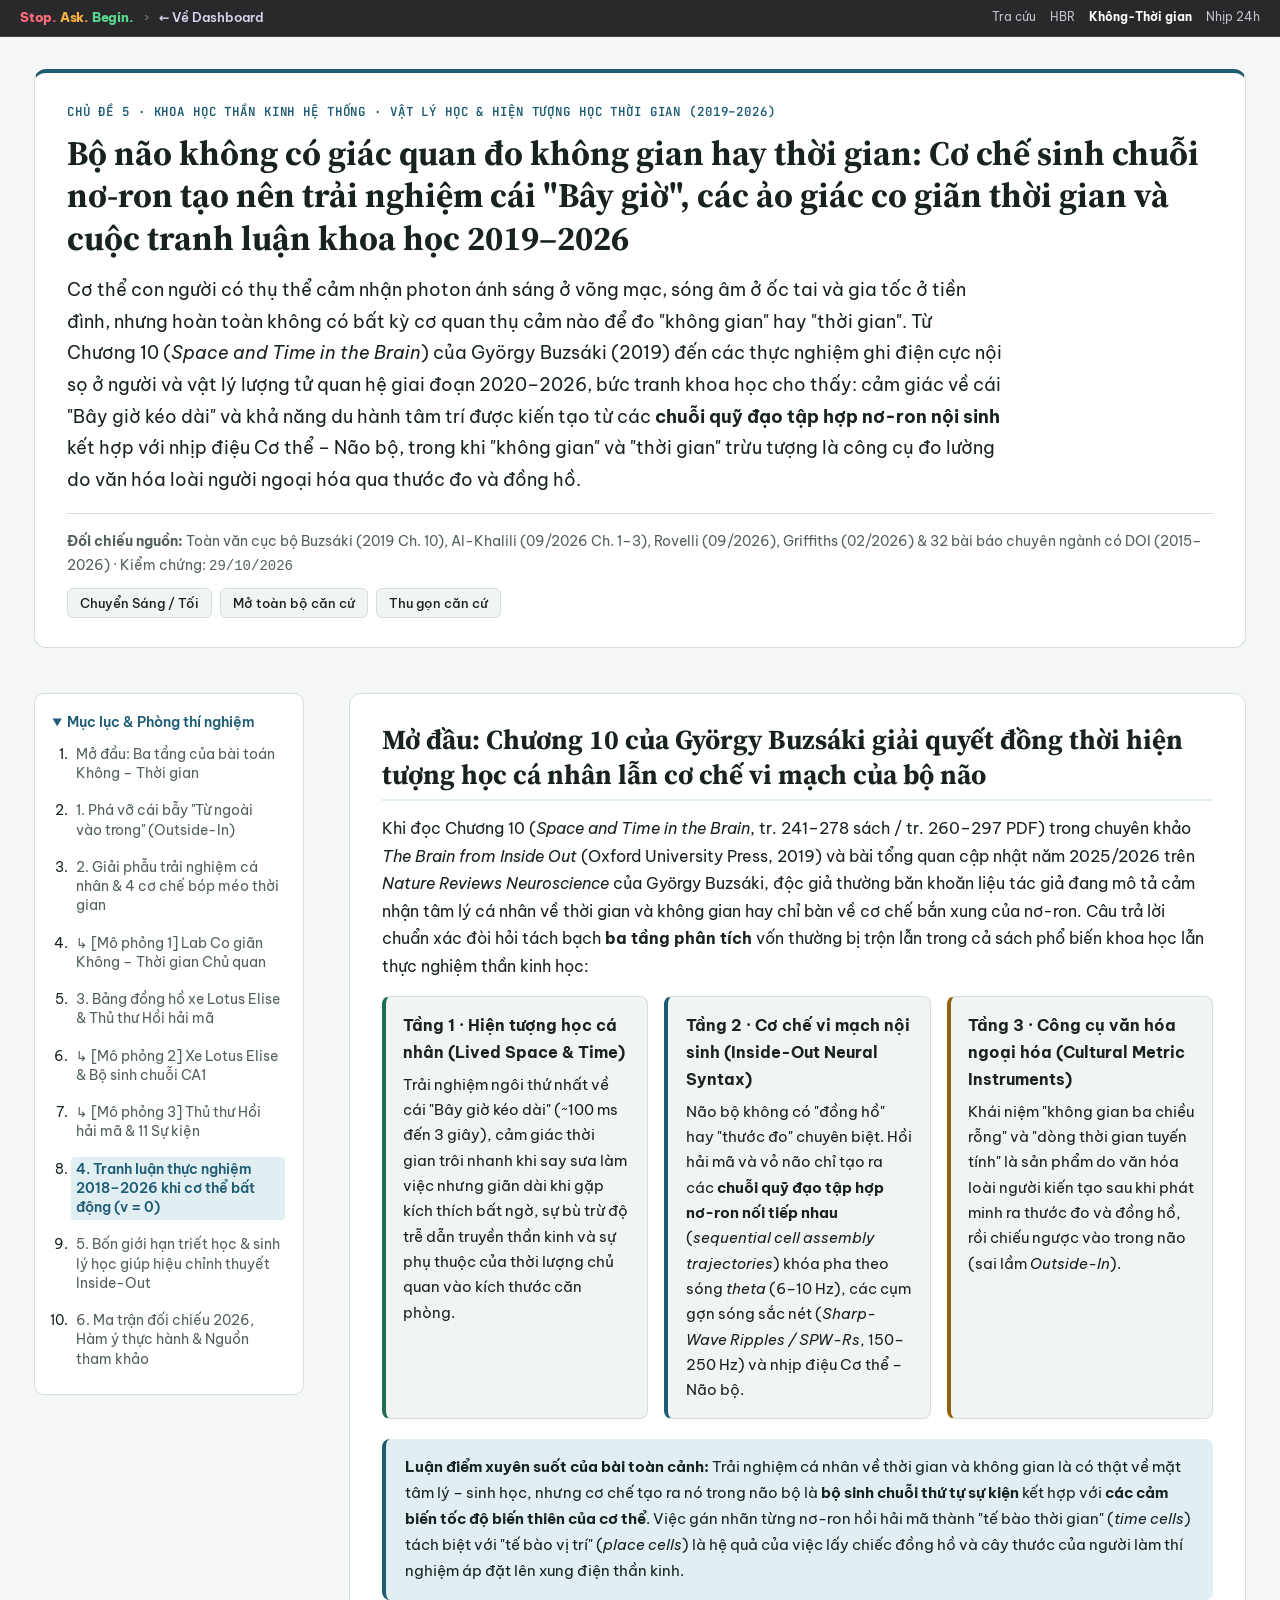
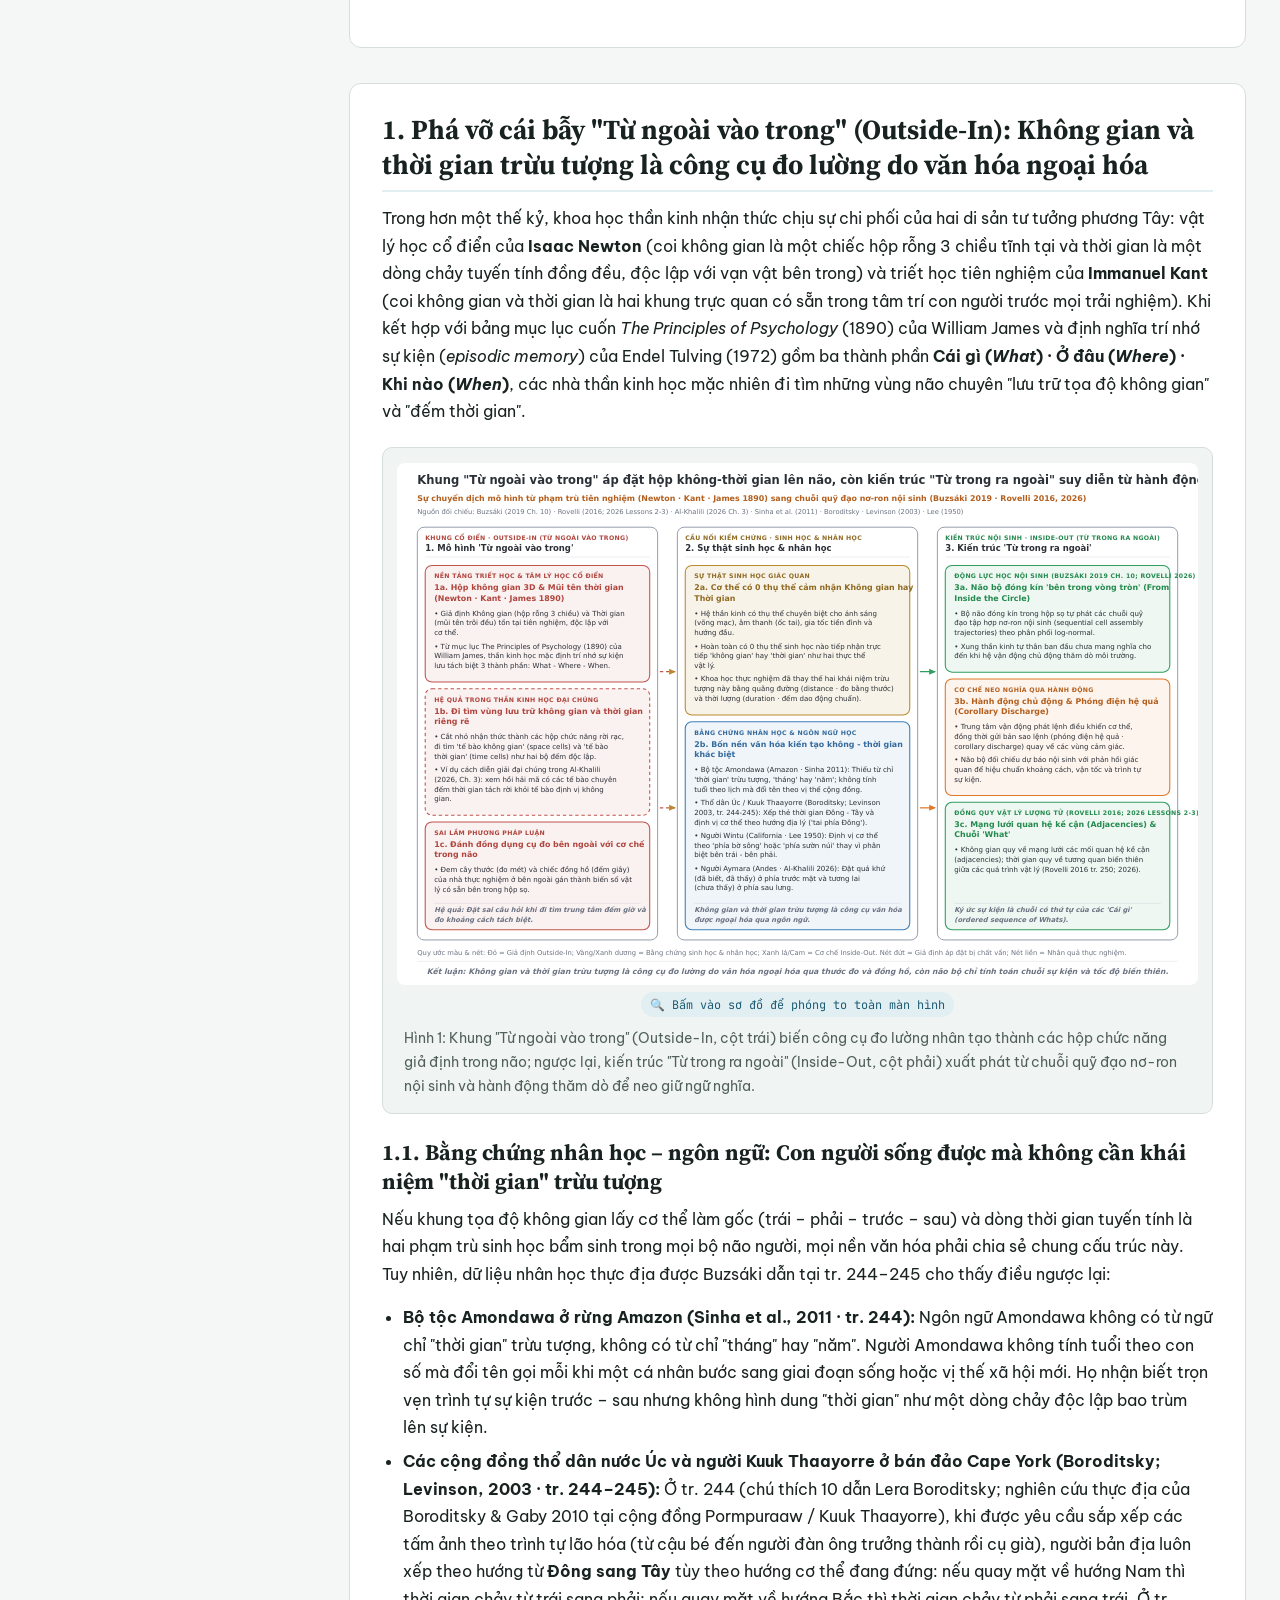
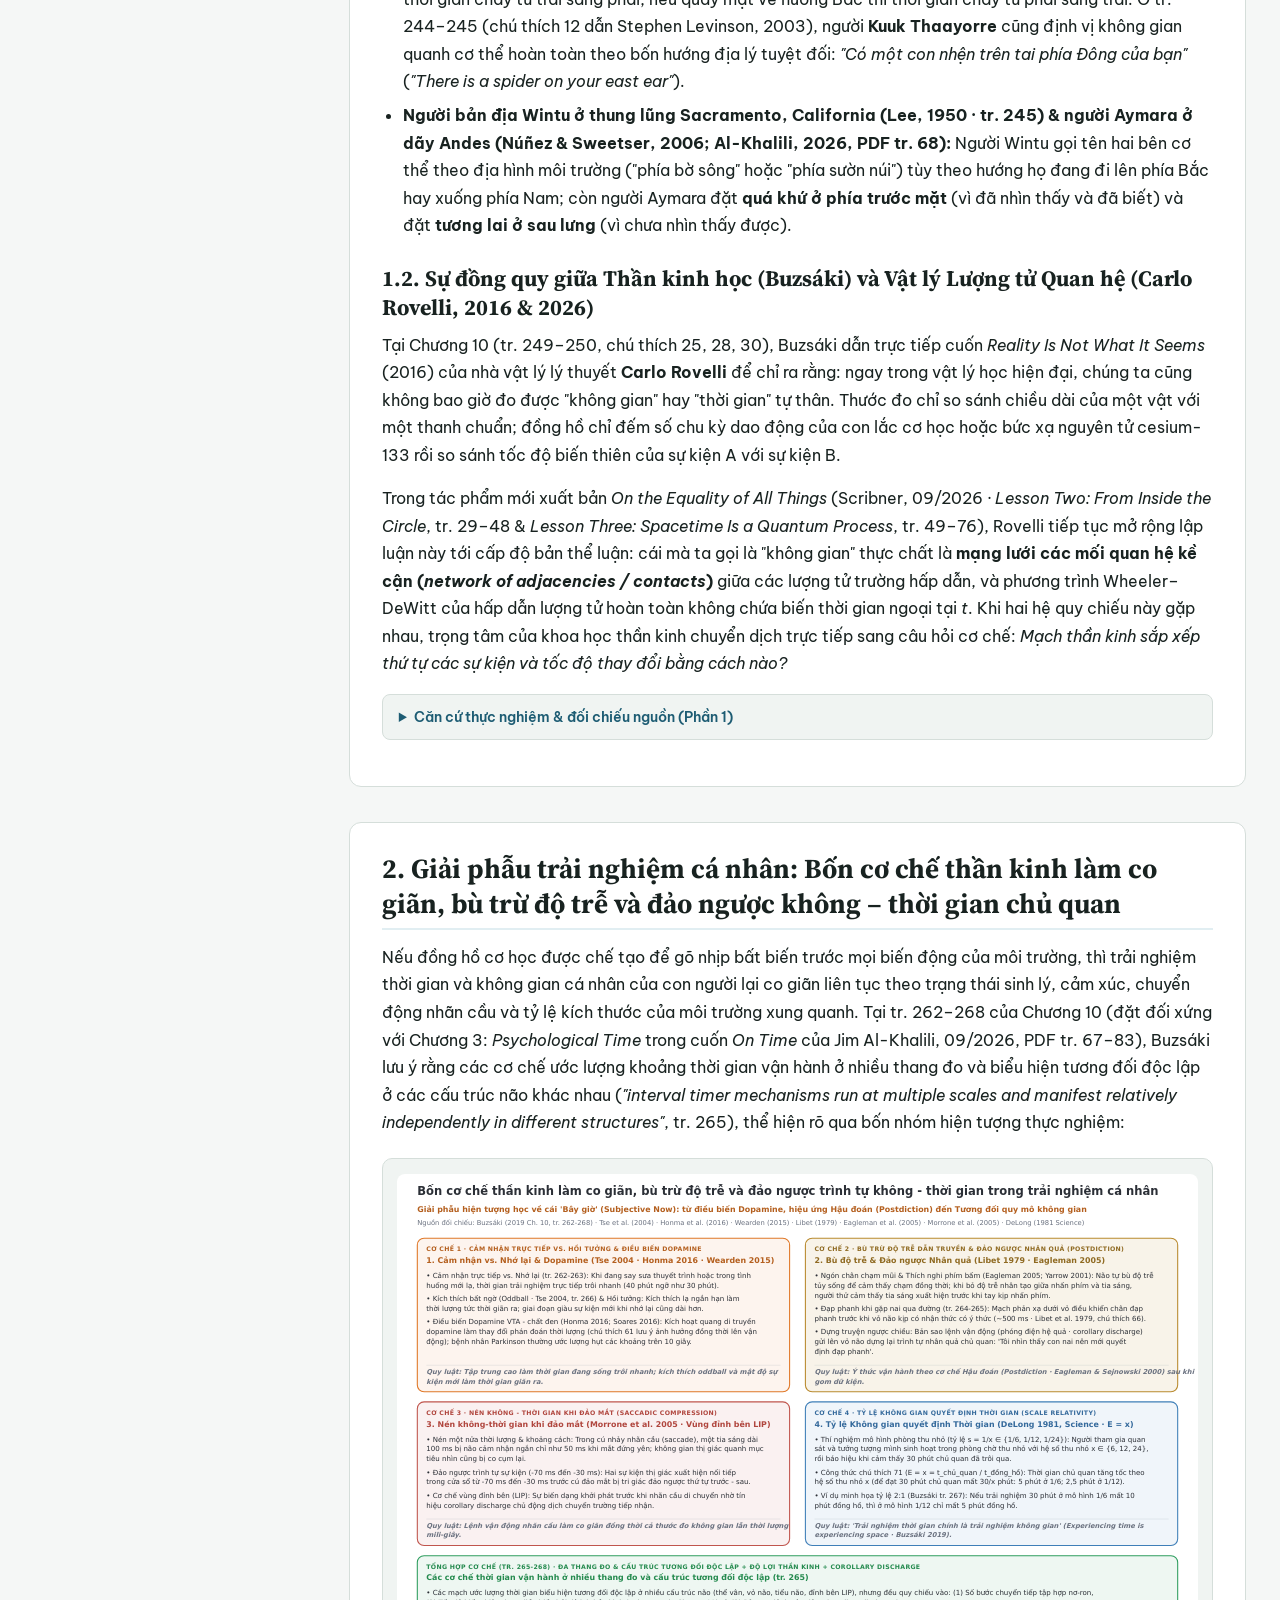
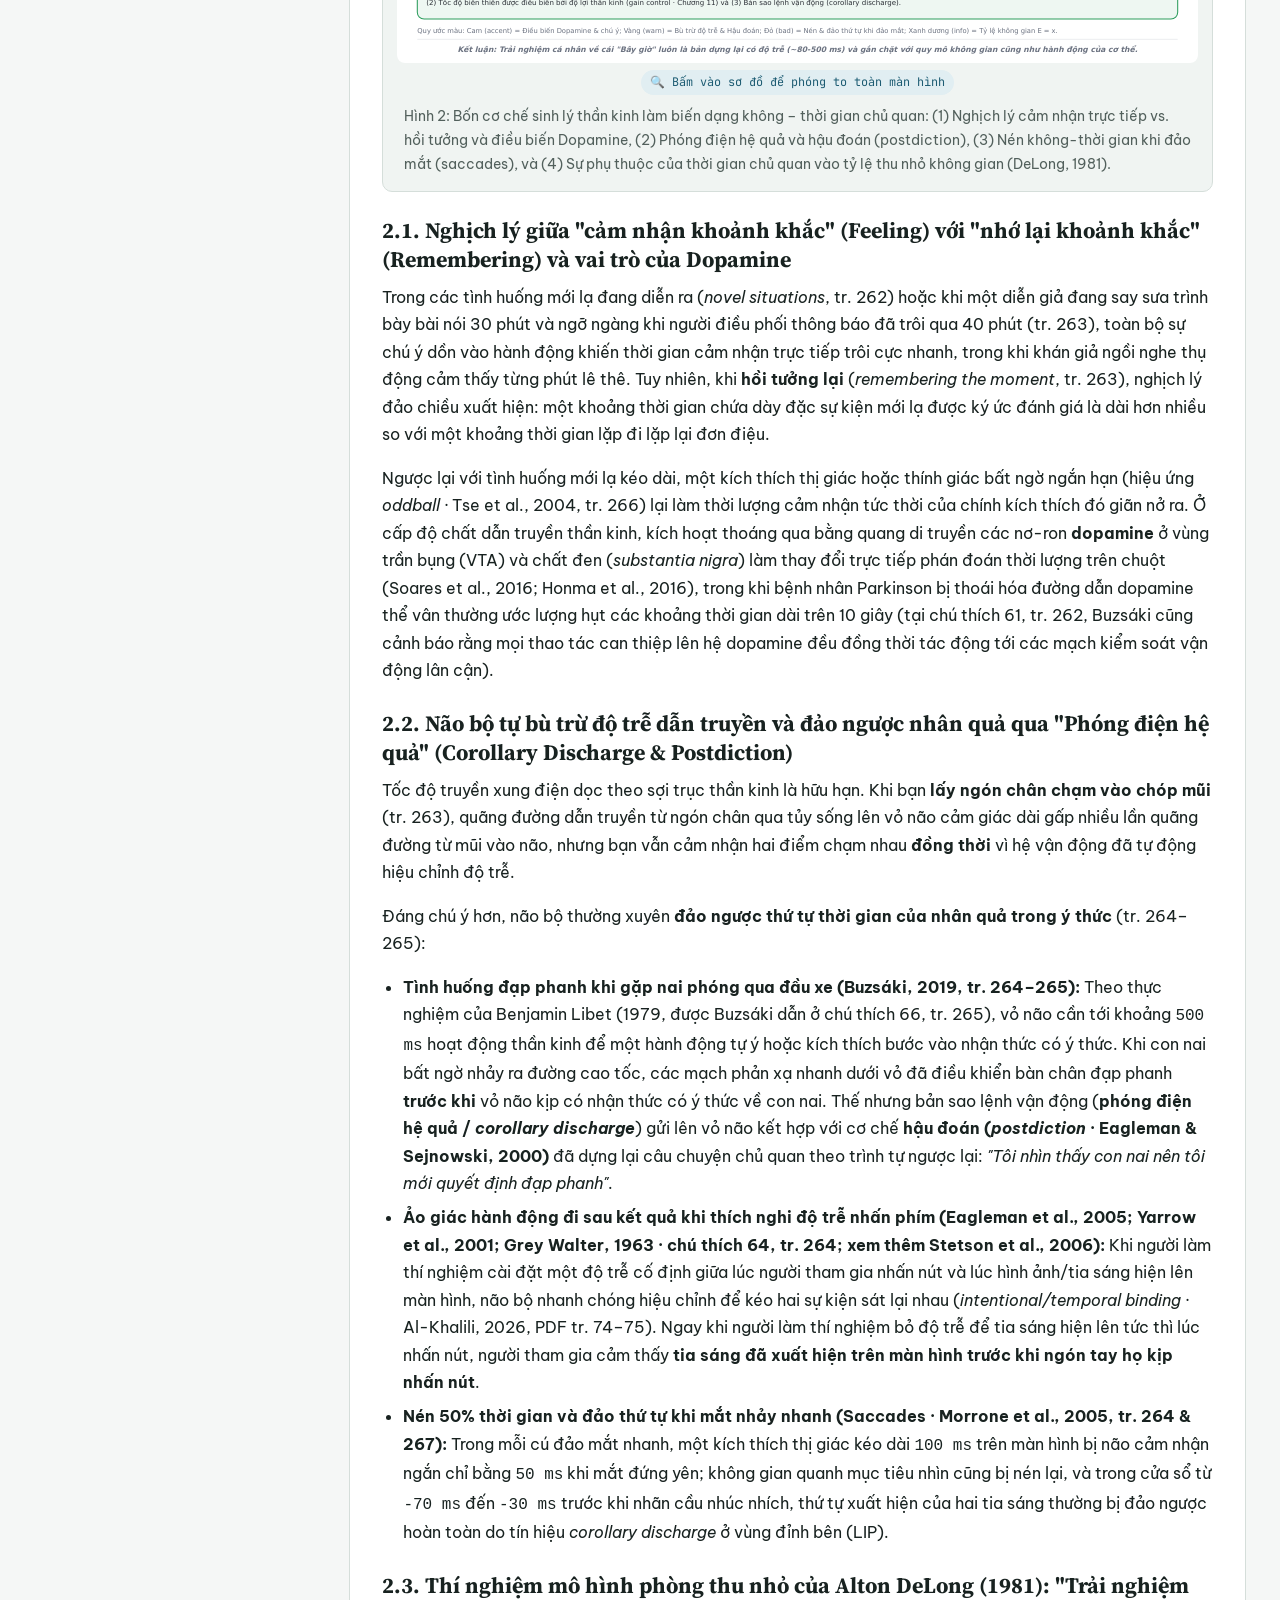
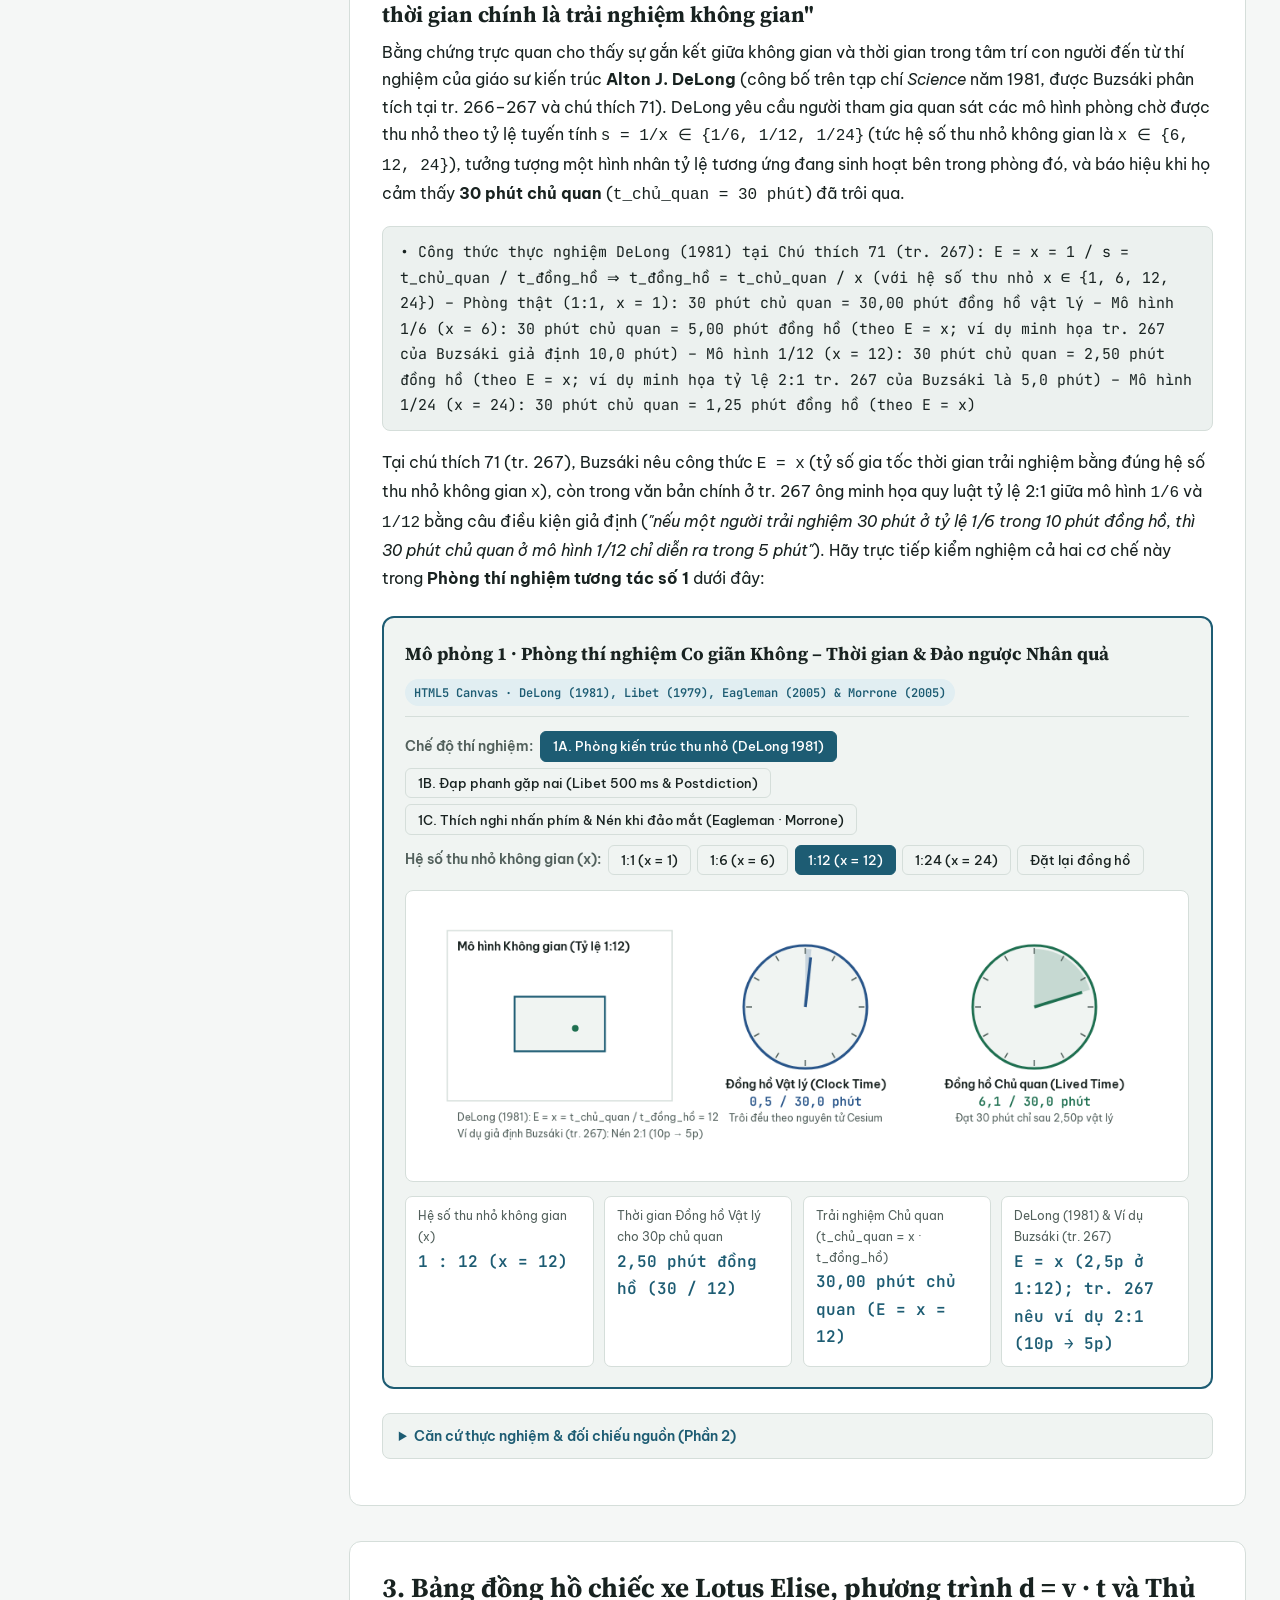
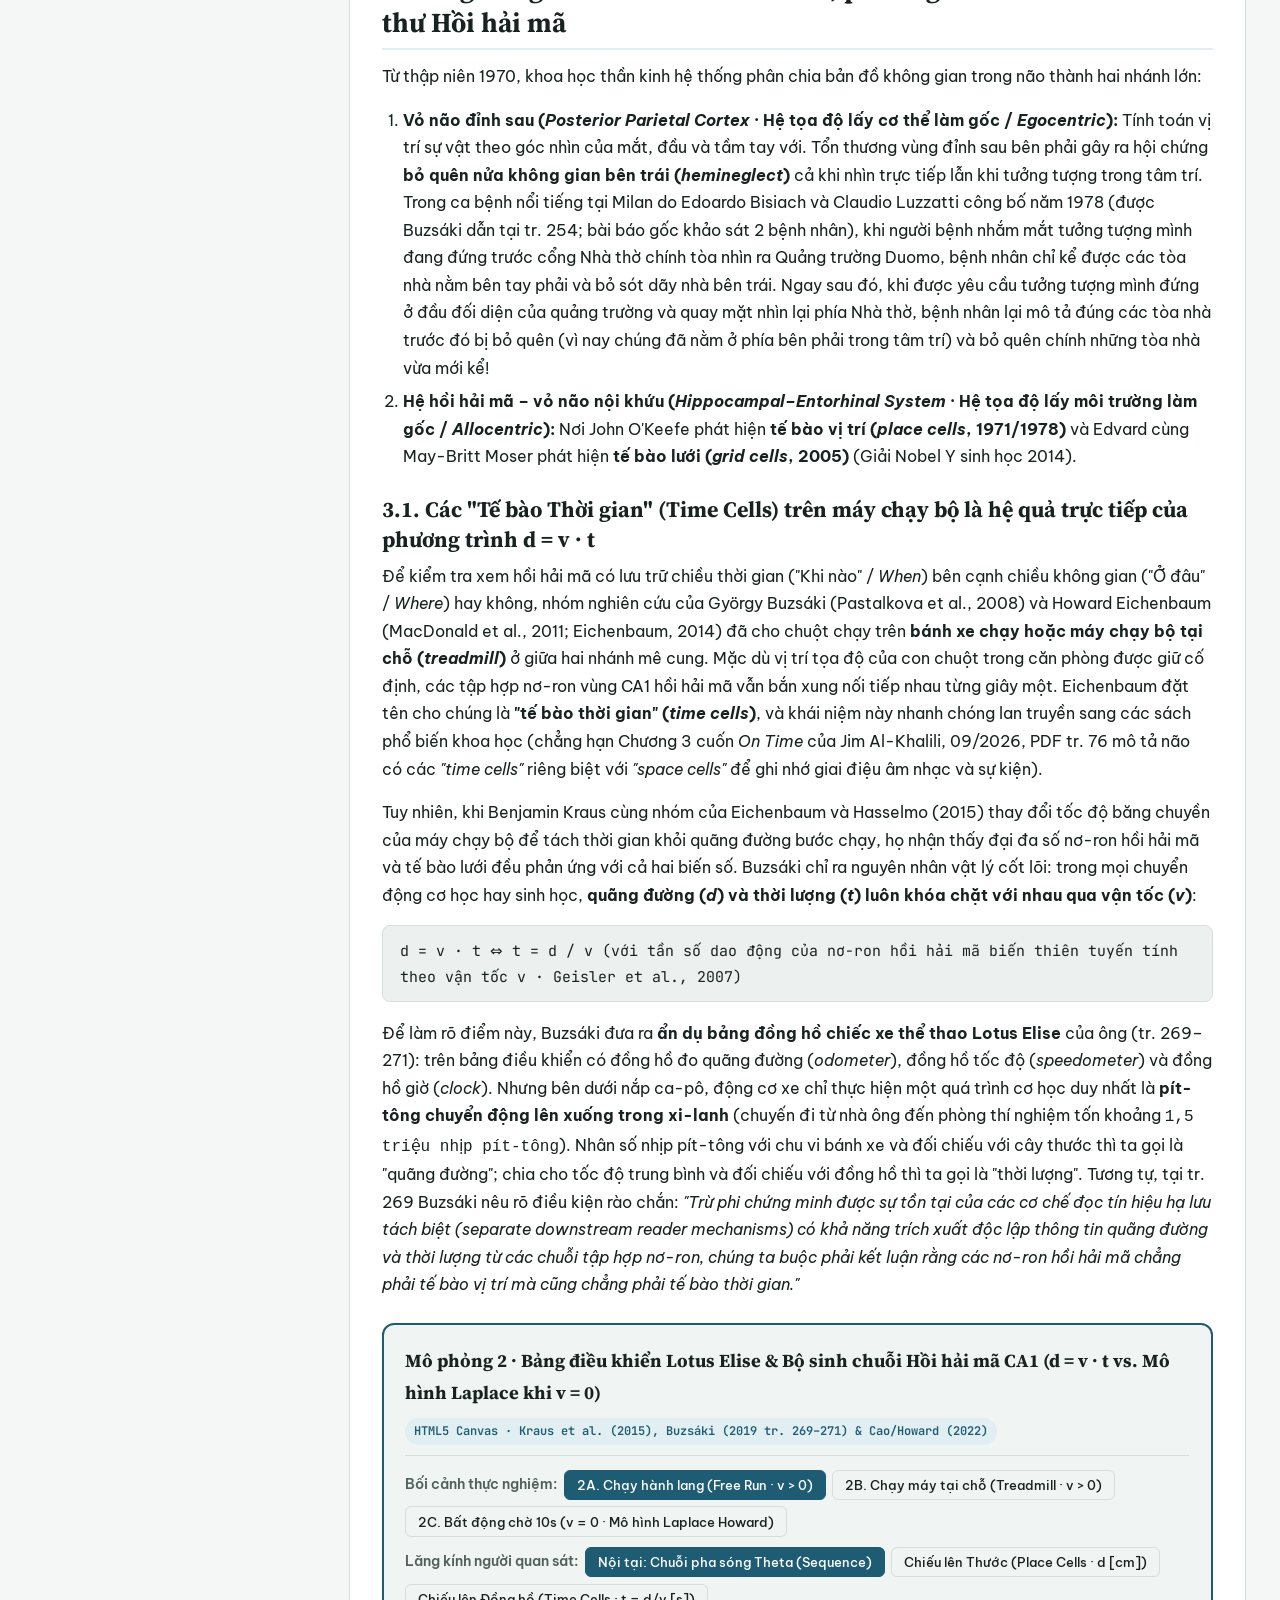
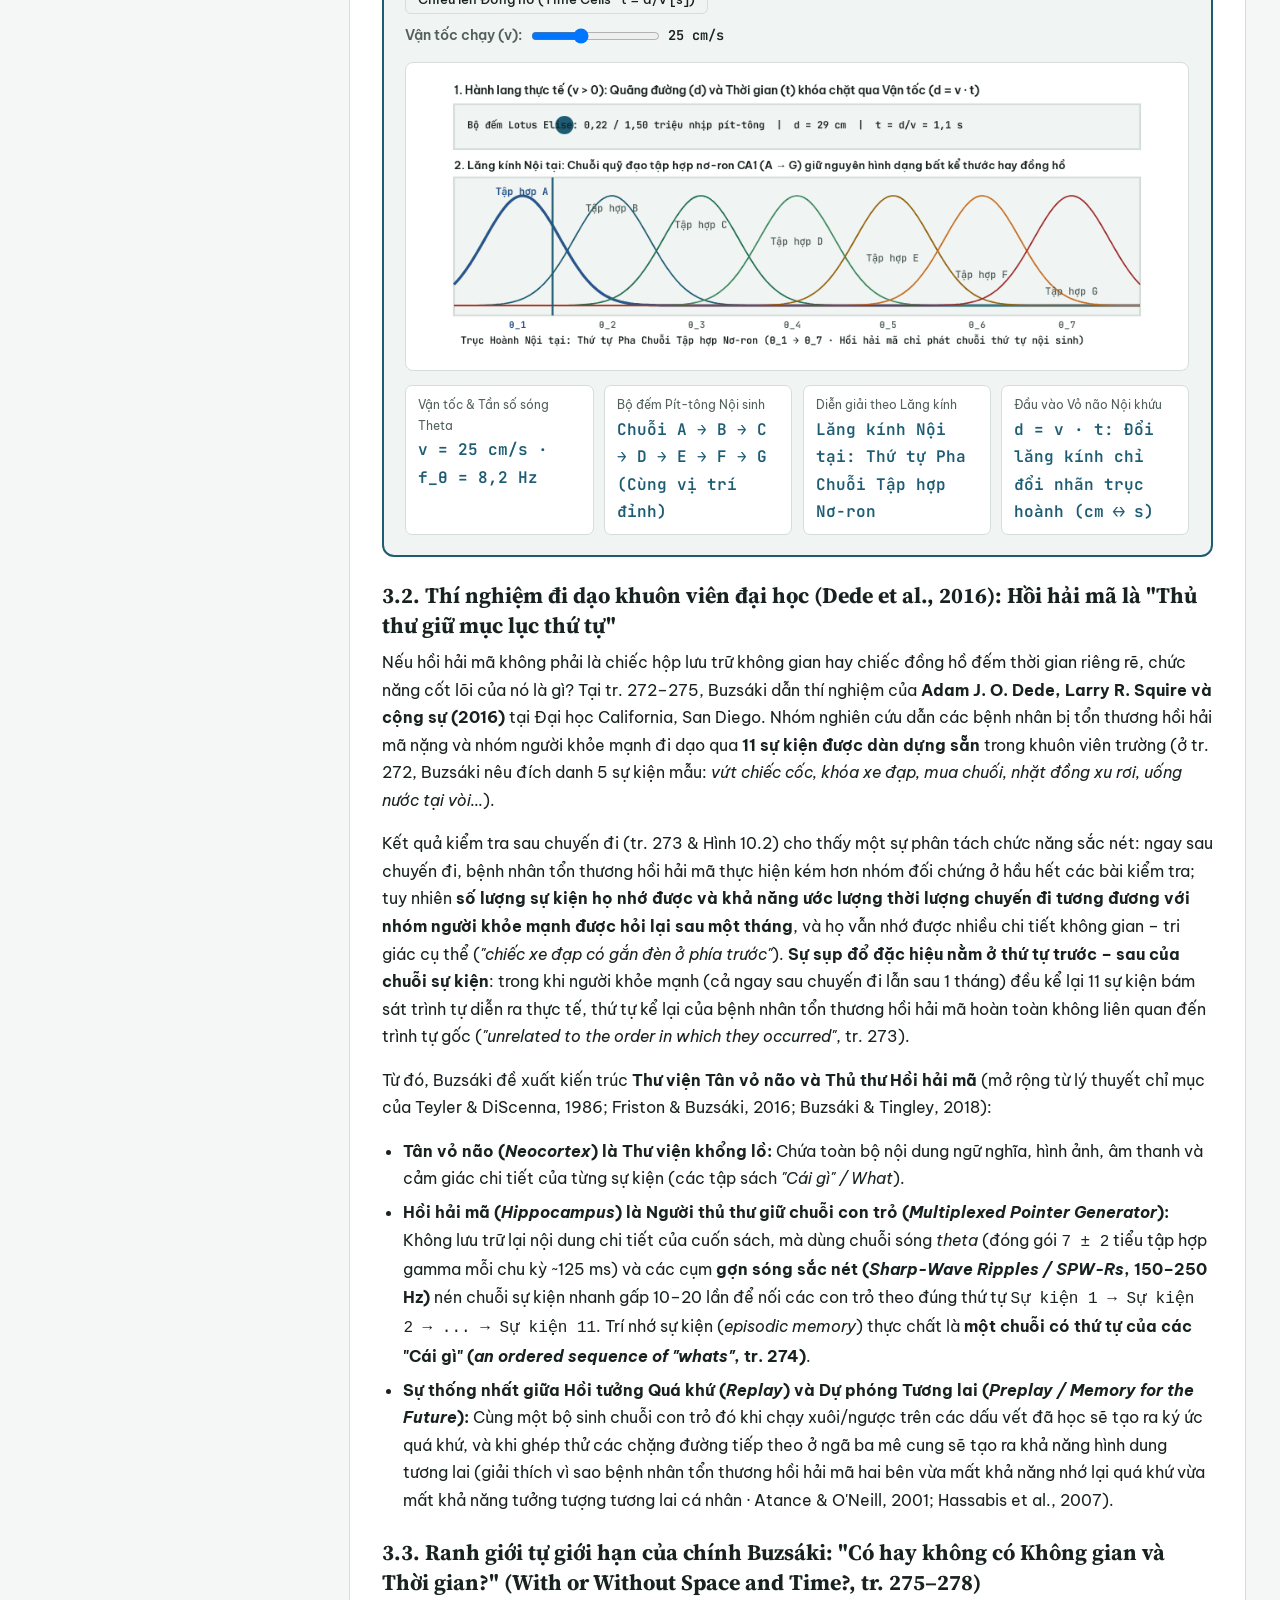
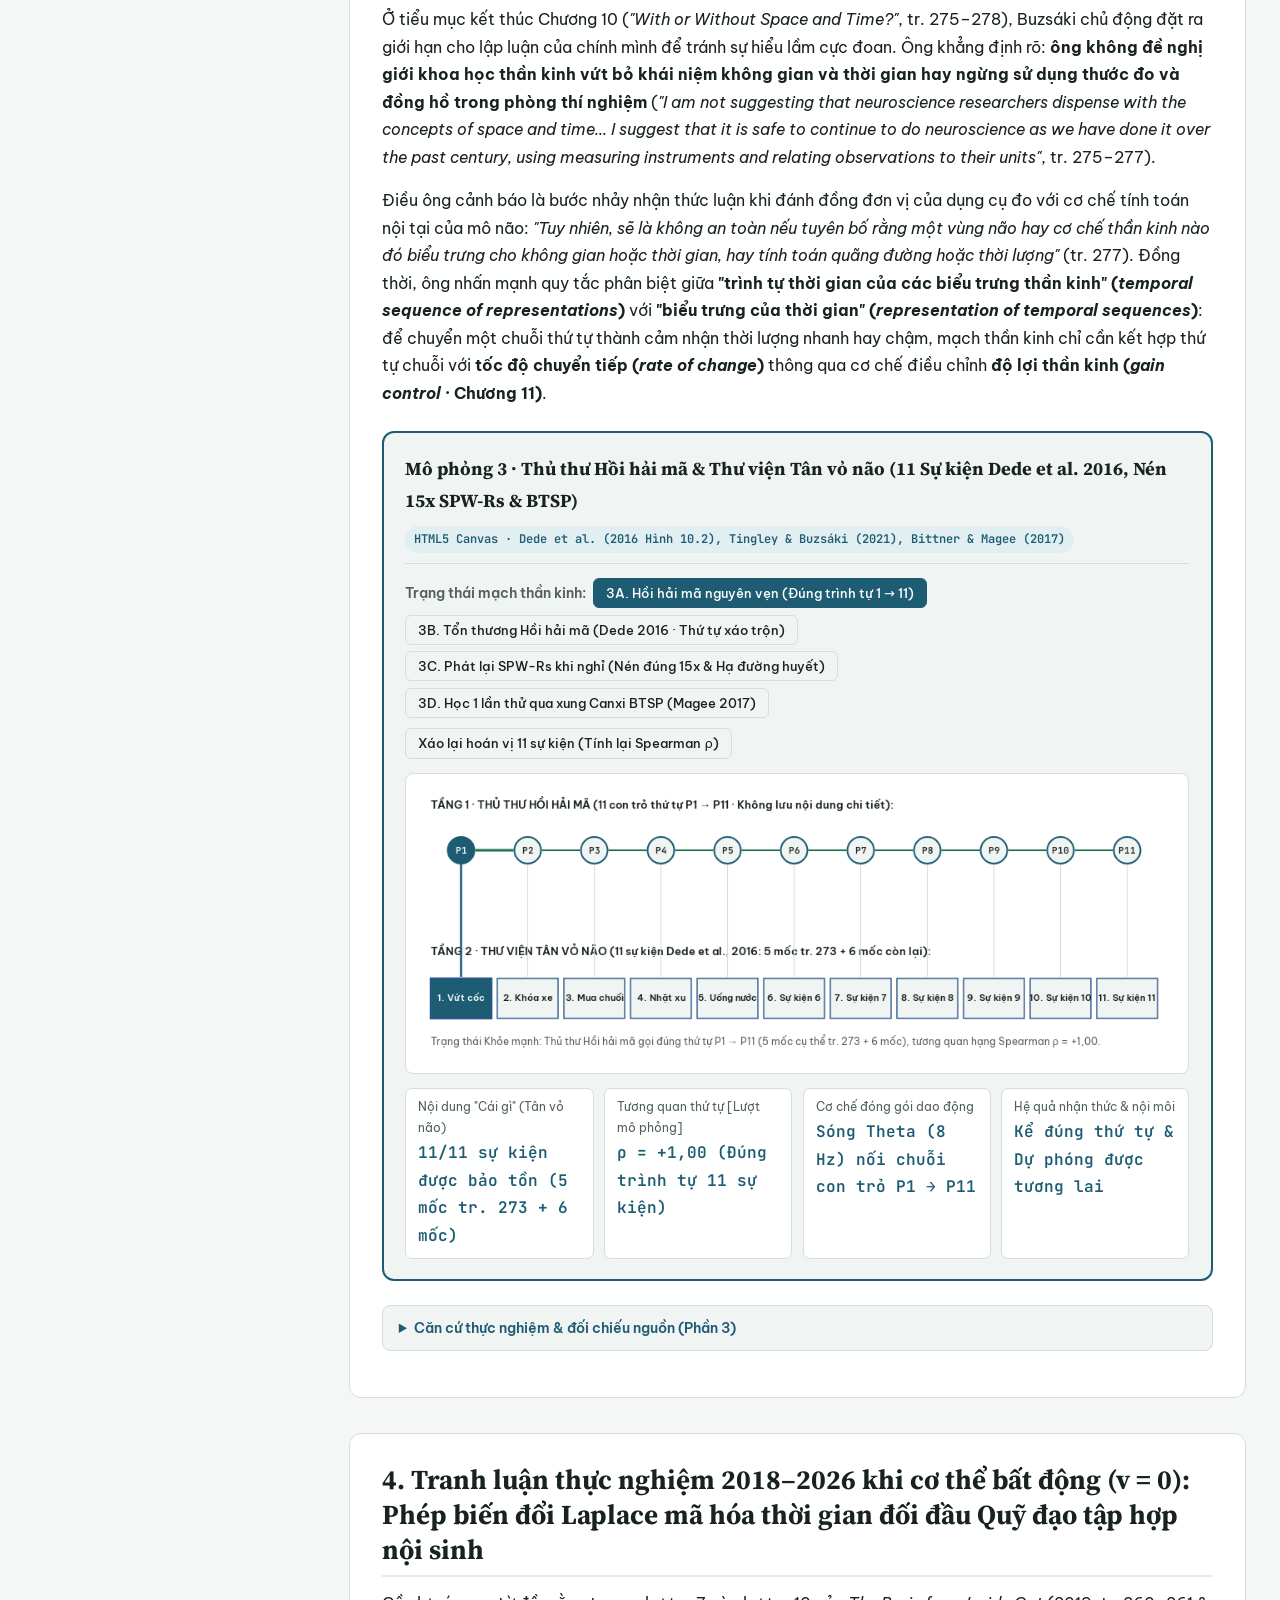
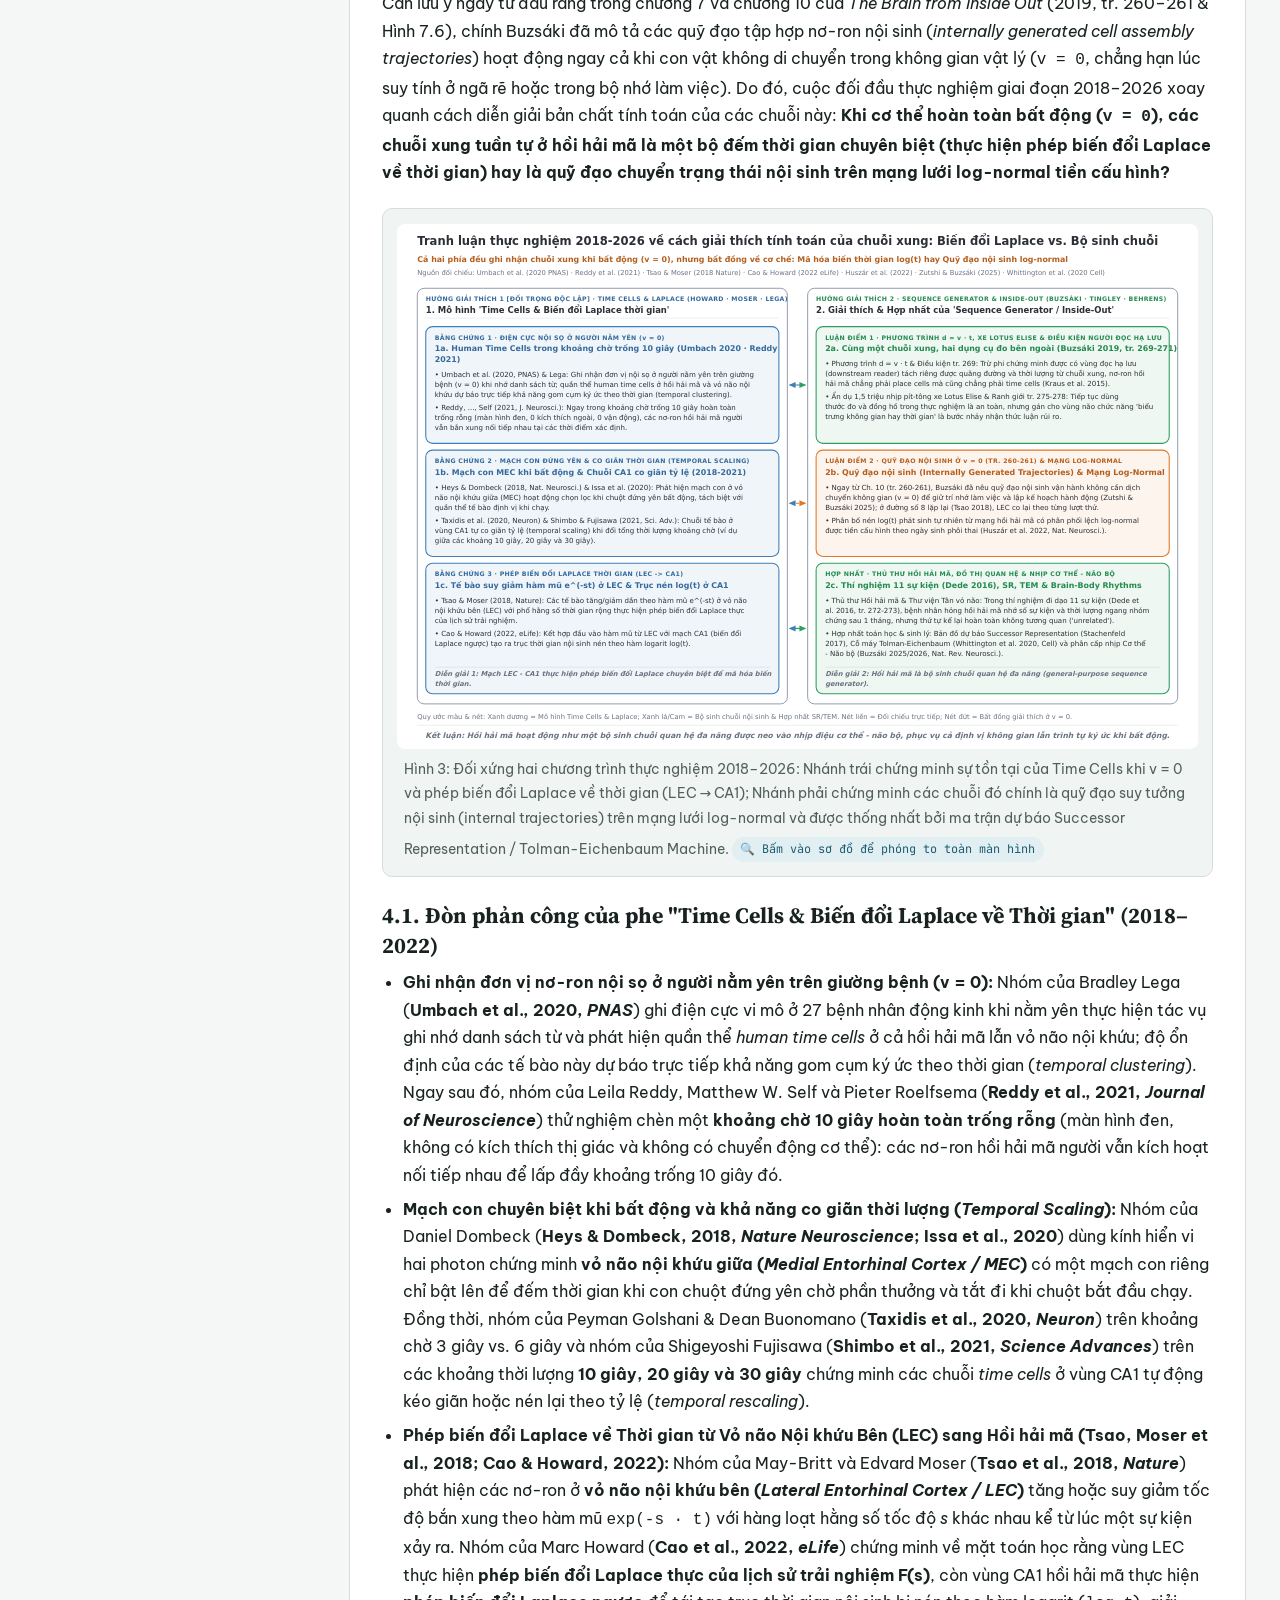
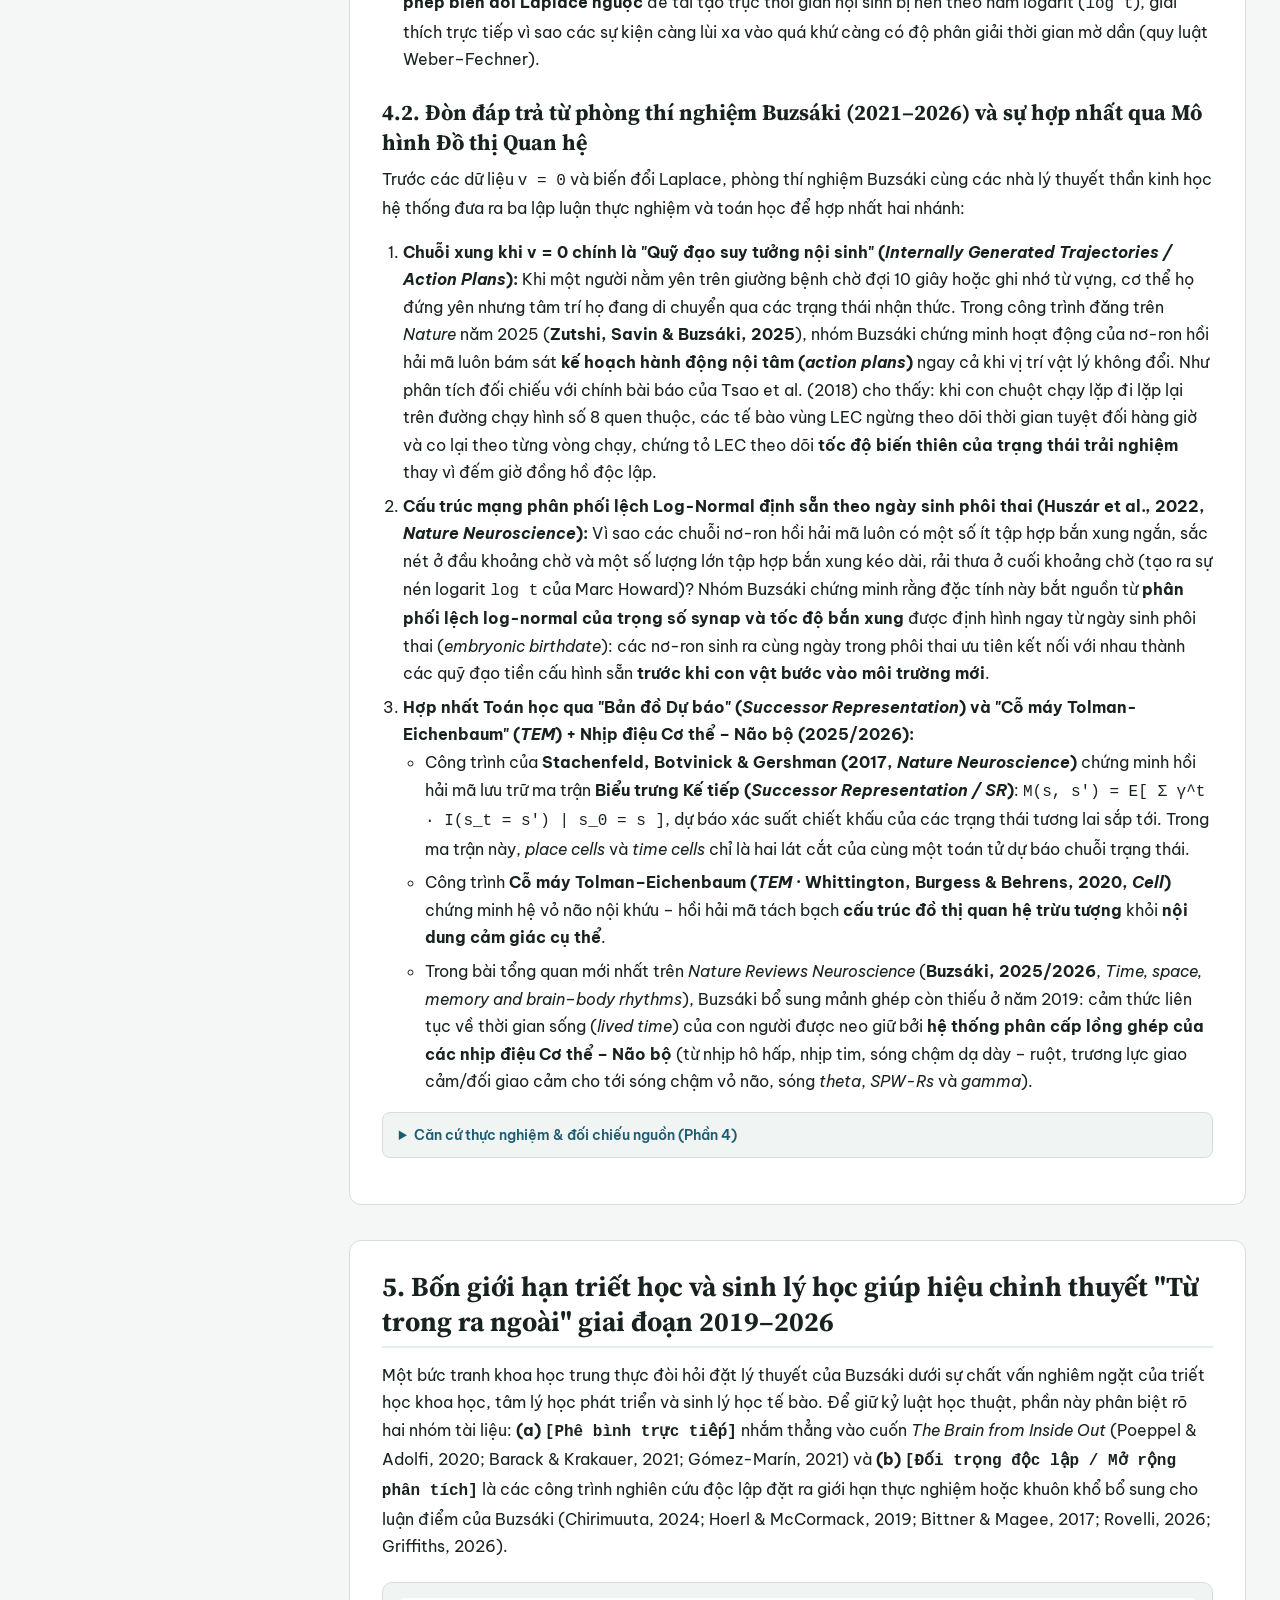
==== commit 206156a0: "feat(atlas): update Khong-Thoi-Gian and add Nhip-24h interactive poster to sabc" ====
--- a/topics/khong-thoi-gian/index.html
+++ b/topics/khong-thoi-gian/index.html
@@ -572,9 +572,11 @@
     <span style="opacity:0.45">›</span>
     <a href="../../#/" style="color:#d7d2e9;text-decoration:none;font-weight:600">← Về Dashboard</a>
   </div>
-  <div style="display:flex;align-items:center;gap:12px;font-size:12px">
-    <a href="../../#/index" style="color:#c2c2c7;text-decoration:none">Tra cứu Atlas</a>
+  <div style="display:flex;align-items:center;gap:14px;font-size:12px">
+    <a href="../../#/index" style="color:#c2c2c7;text-decoration:none">Tra cứu</a>
     <a href="../../#/ref/hbr" style="color:#c2c2c7;text-decoration:none">HBR</a>
+    <a href="../khong-thoi-gian/index.html" style="color:#fff;font-weight:700;text-decoration:none">Không-Thời gian</a>
+    <a href="../nhip-24h/index.html" style="color:#c2c2c7;text-decoration:none">Nhịp 24h</a>
   </div>
 </div>
 
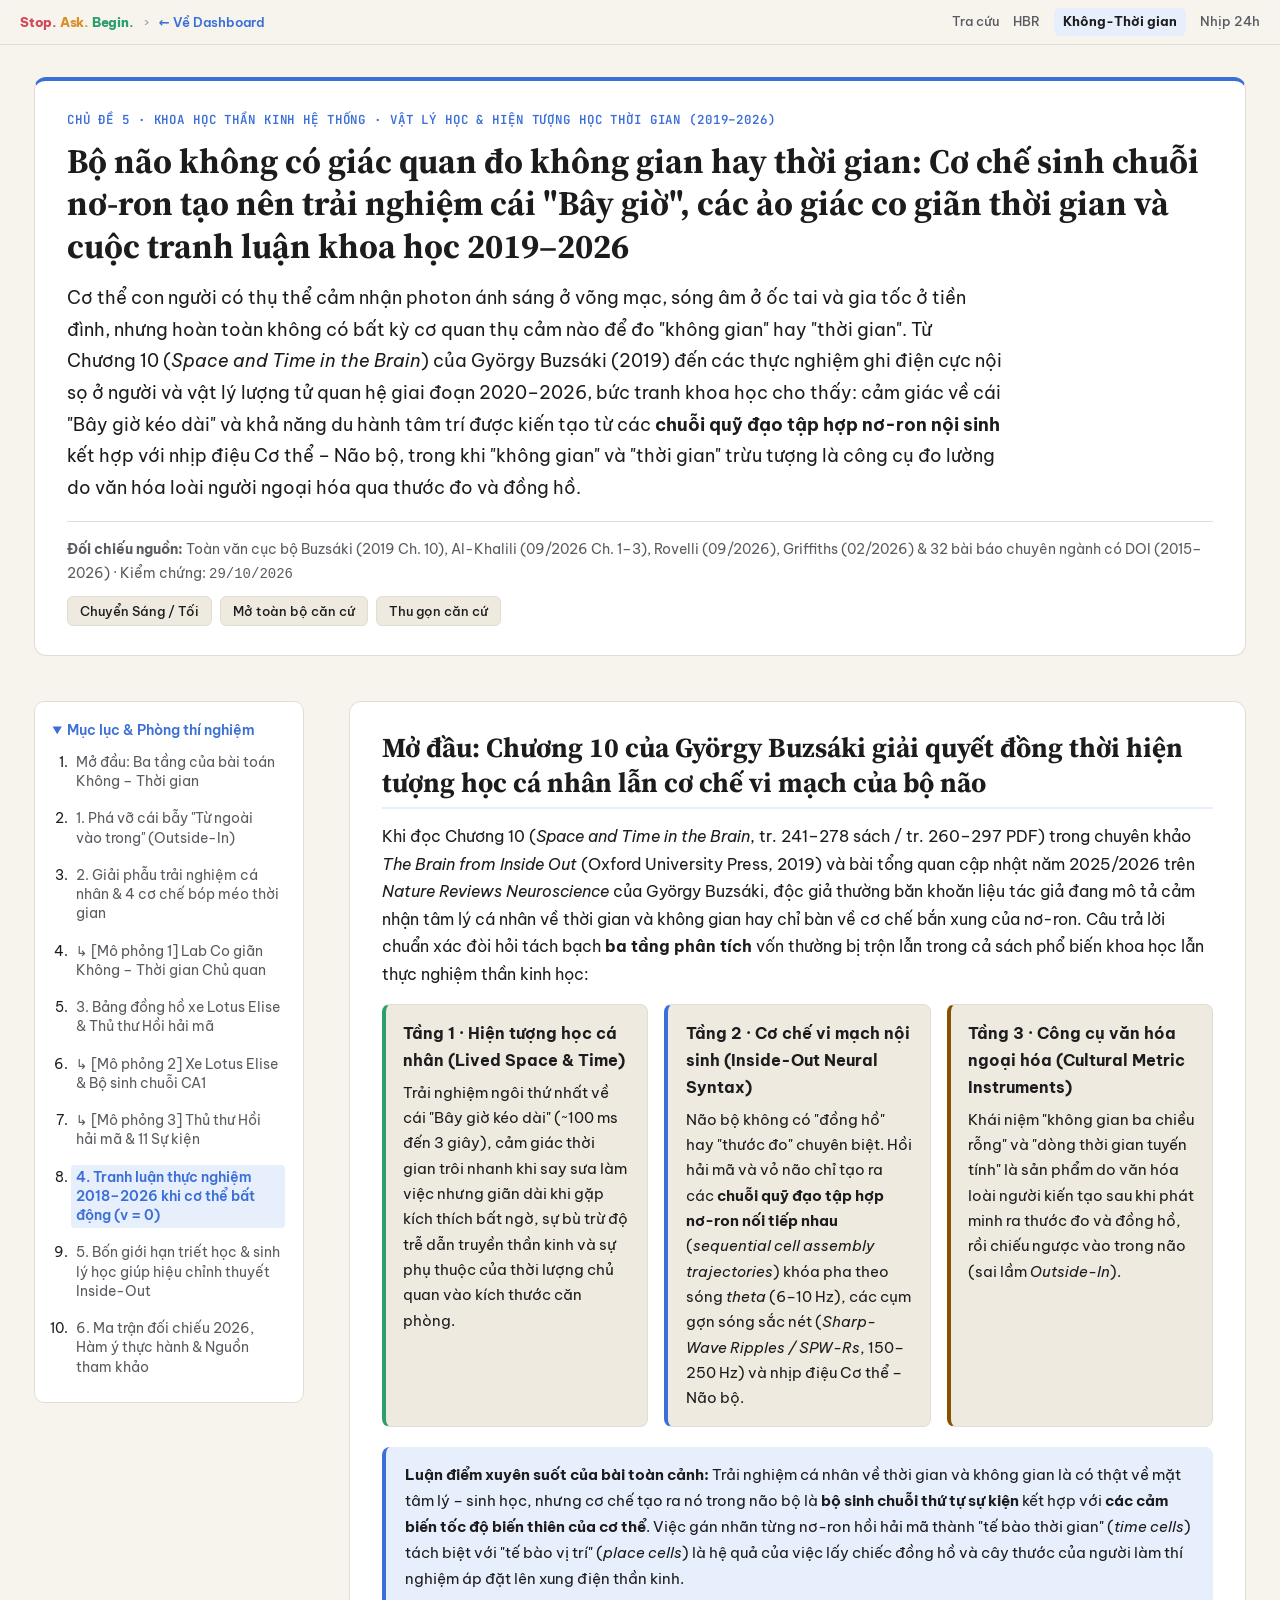
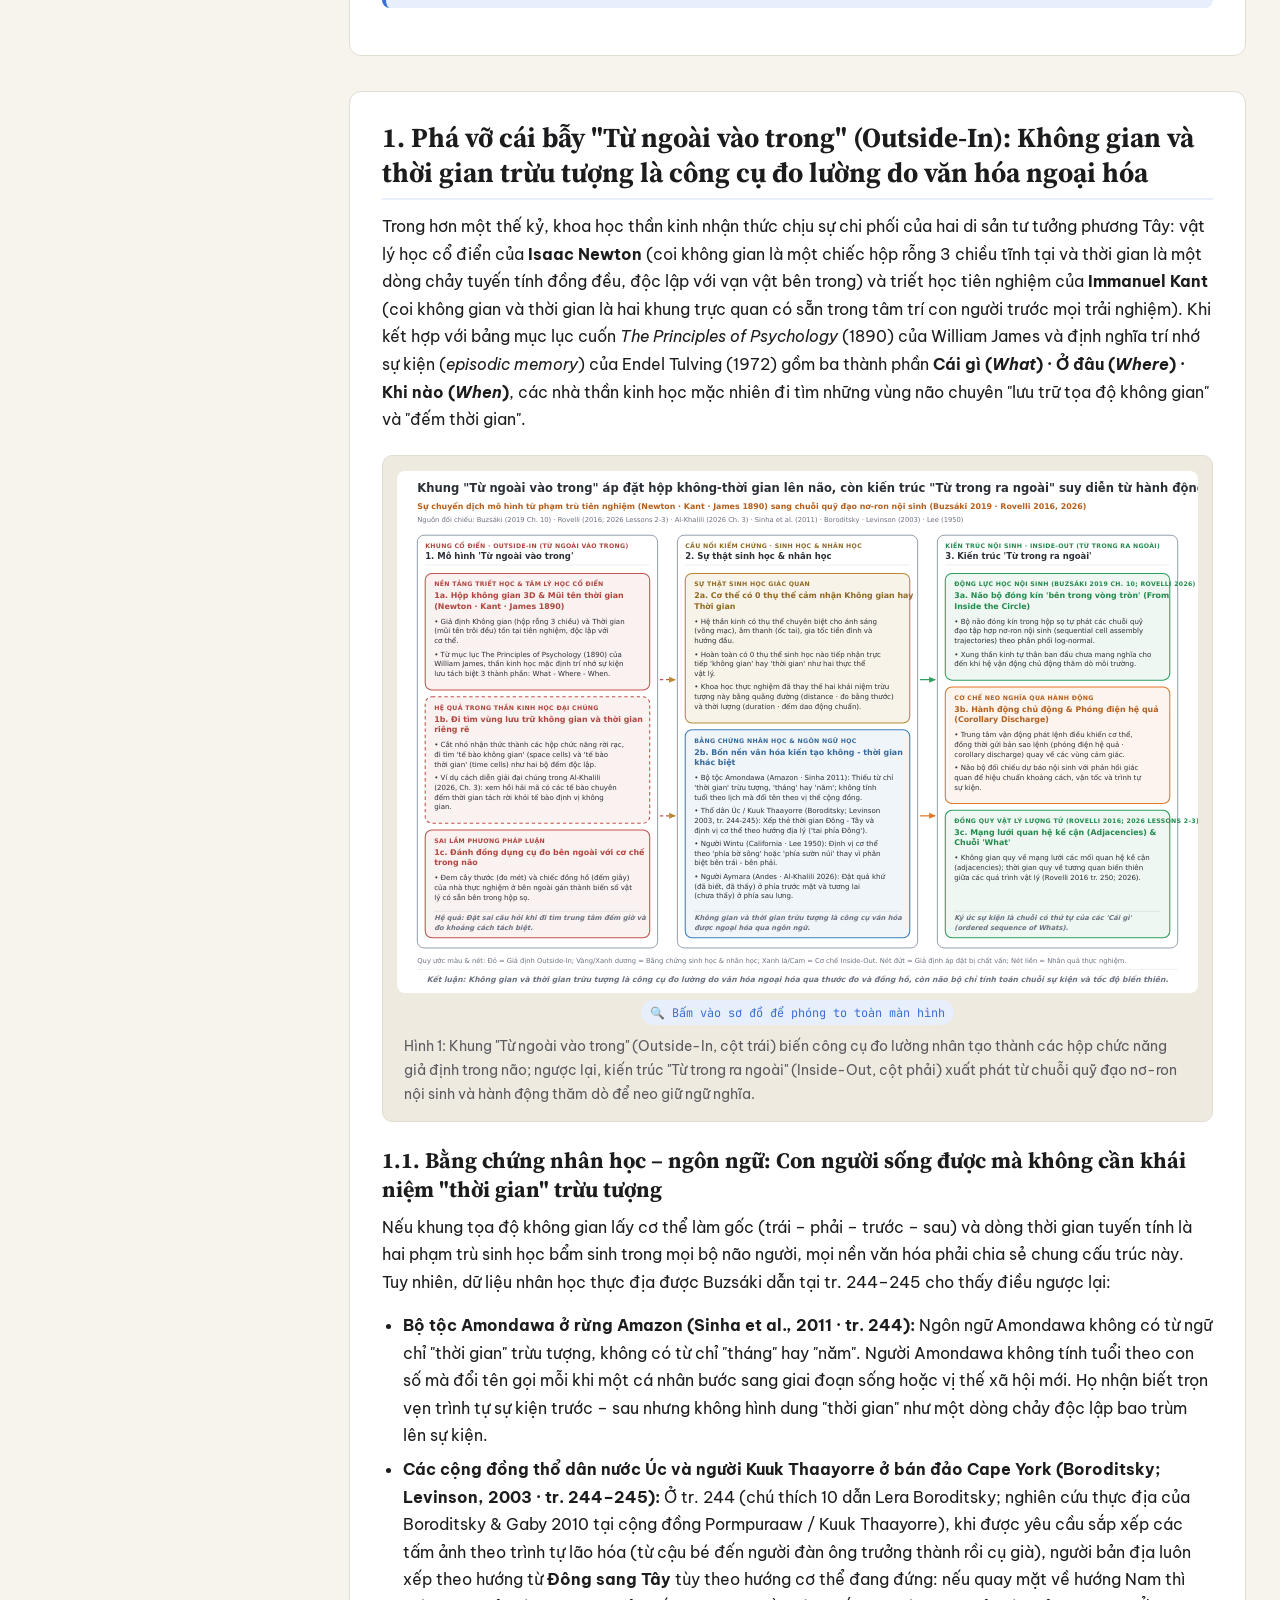
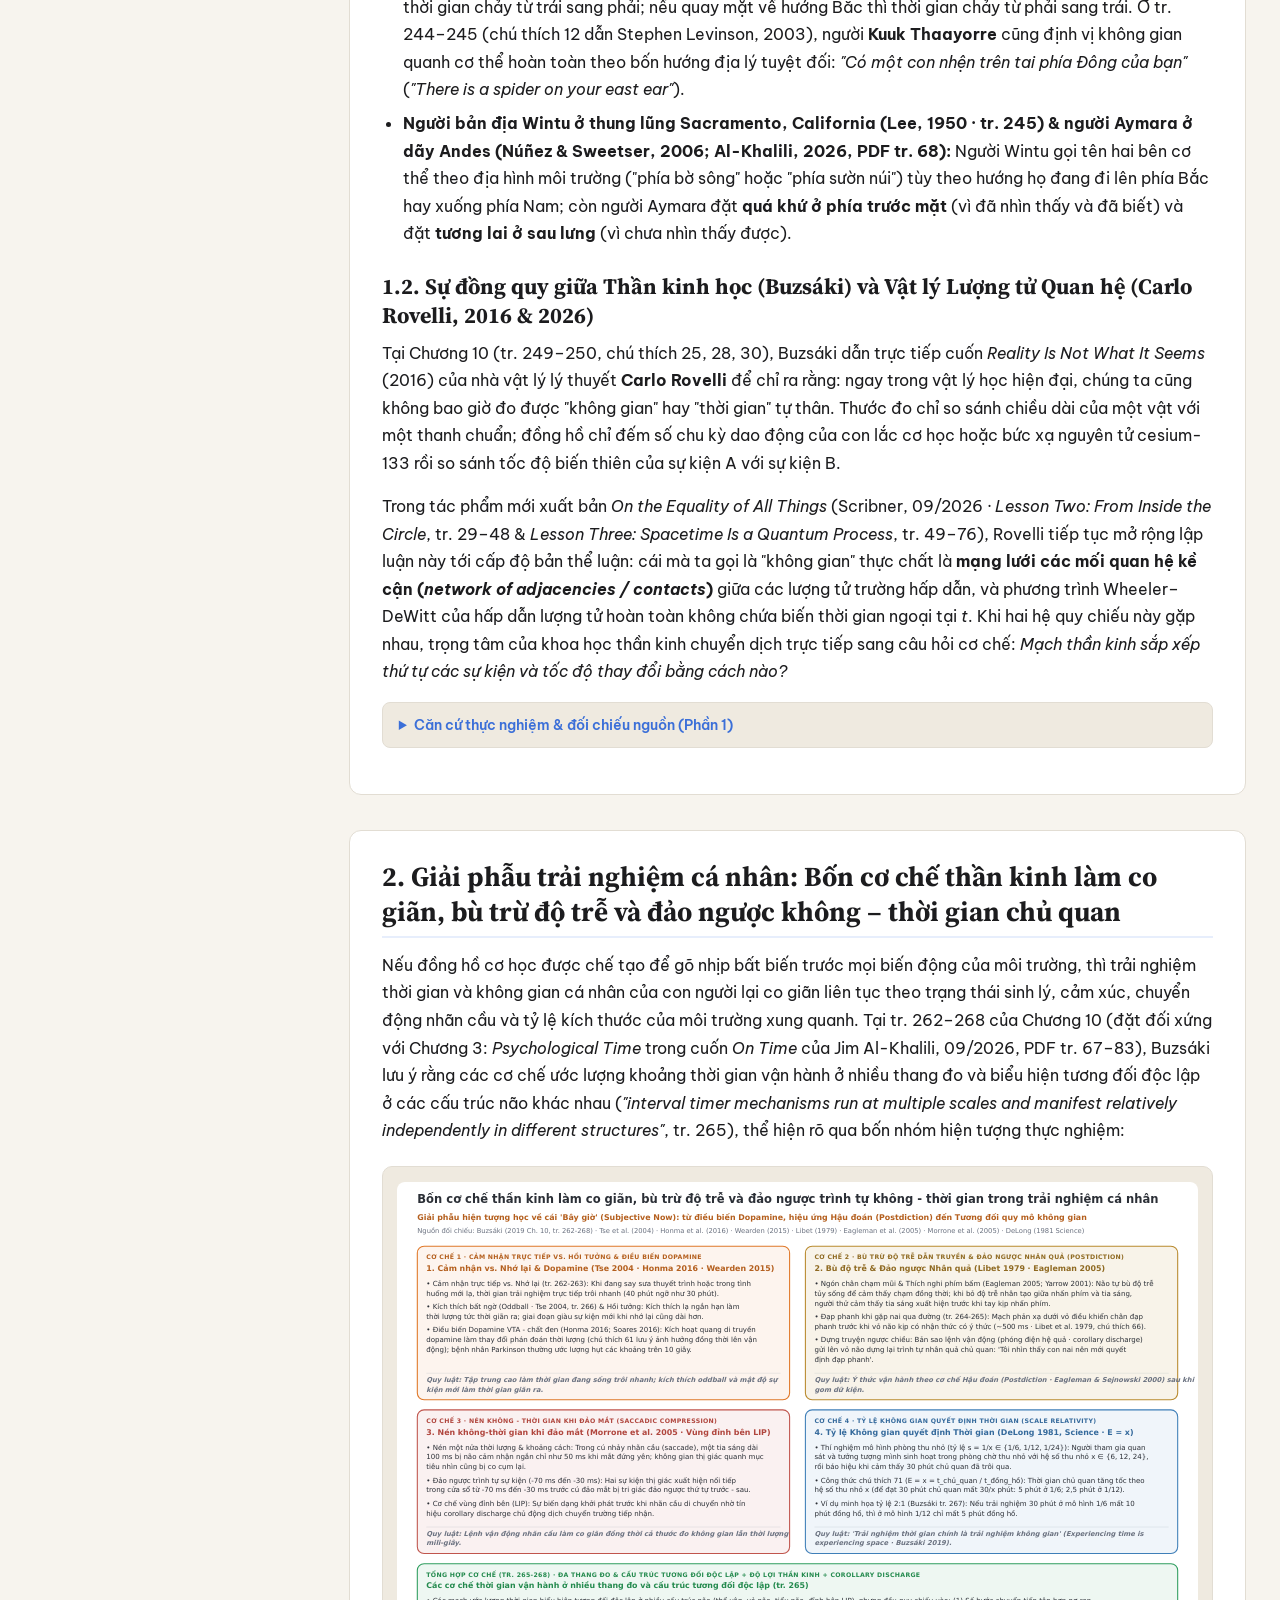
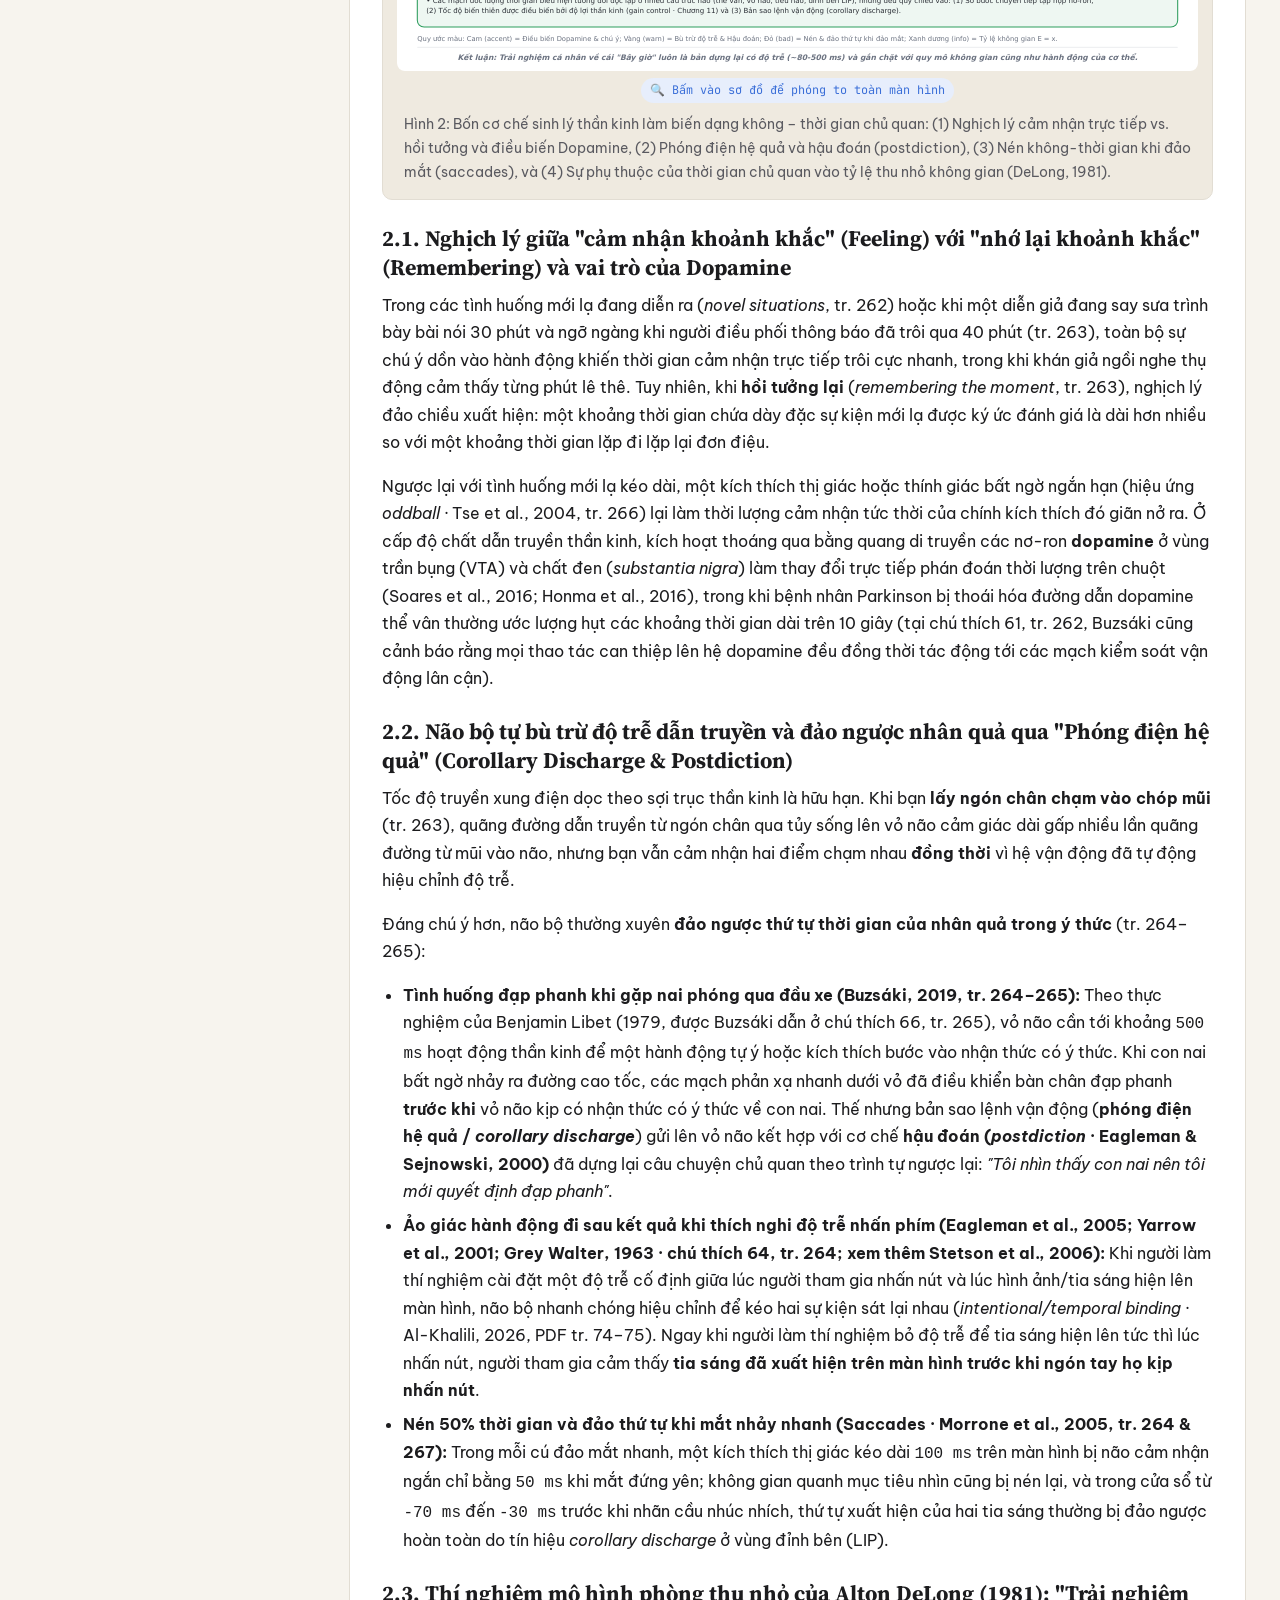
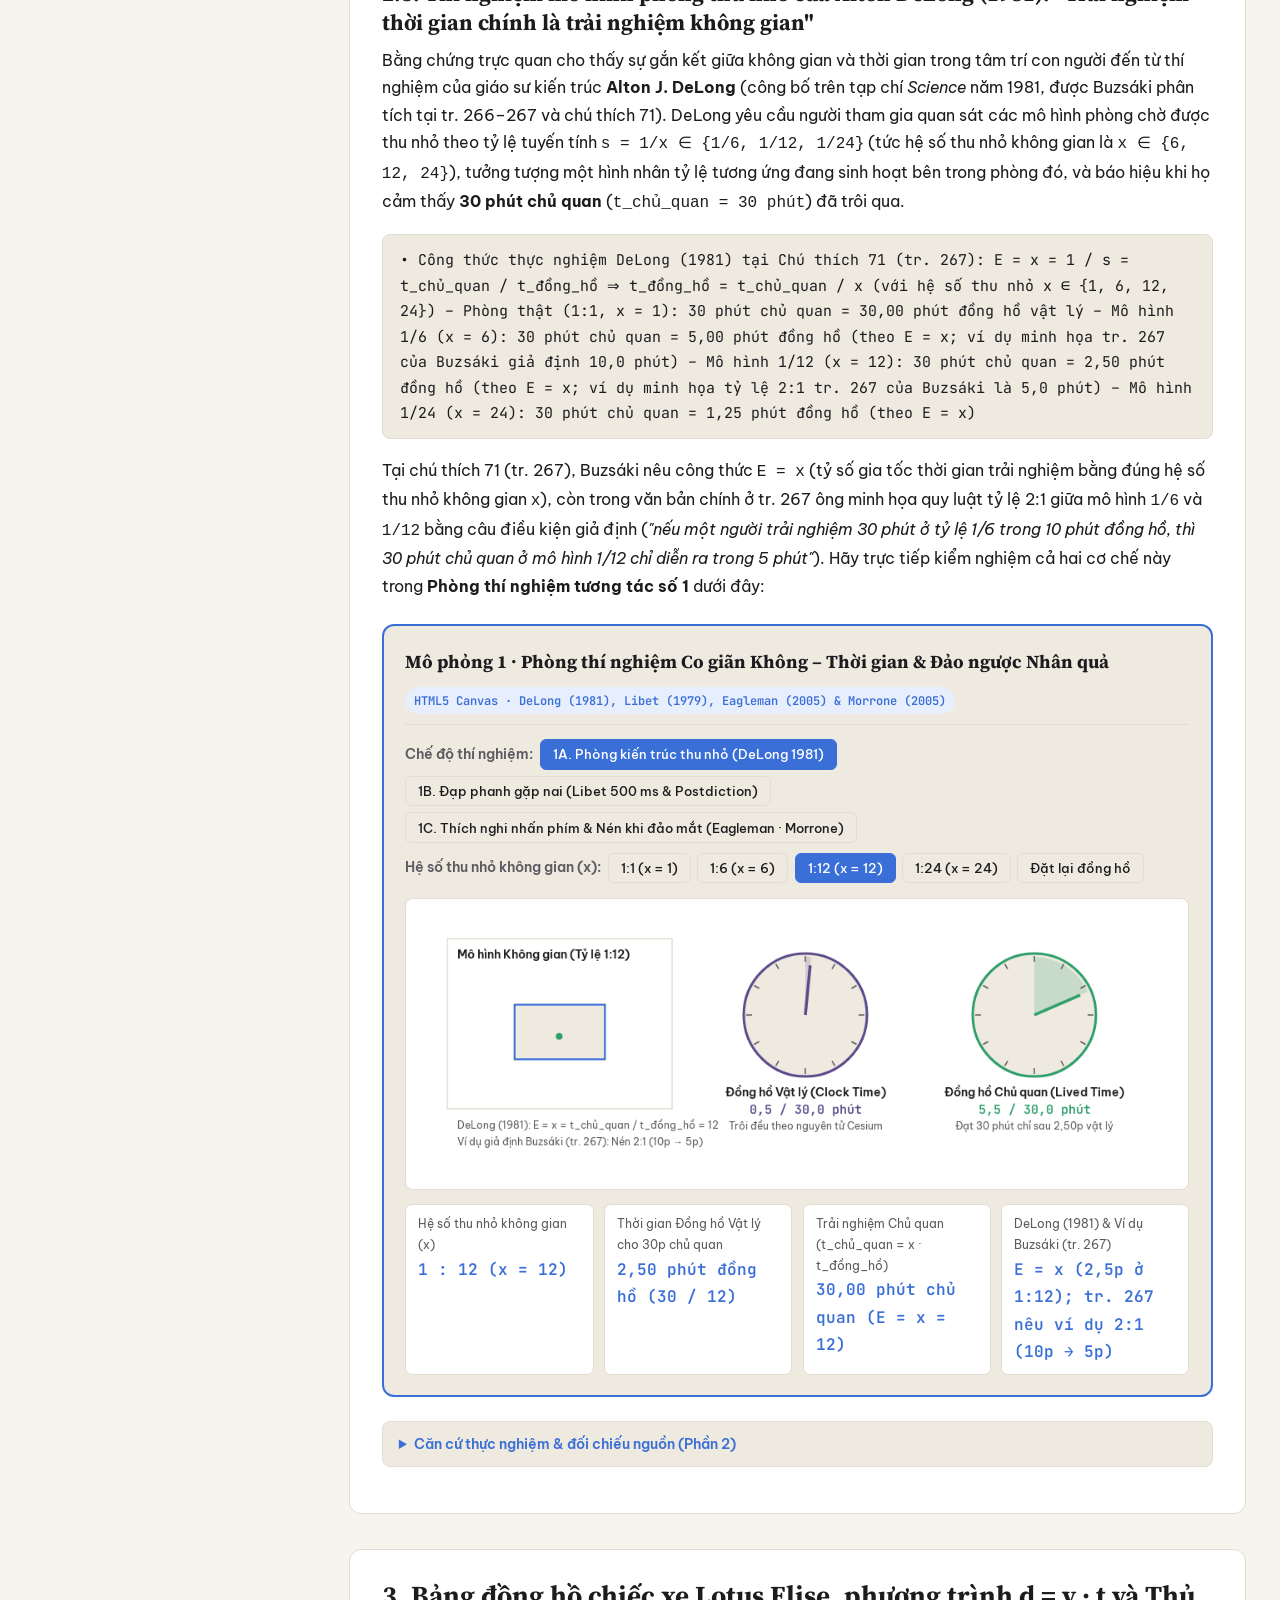
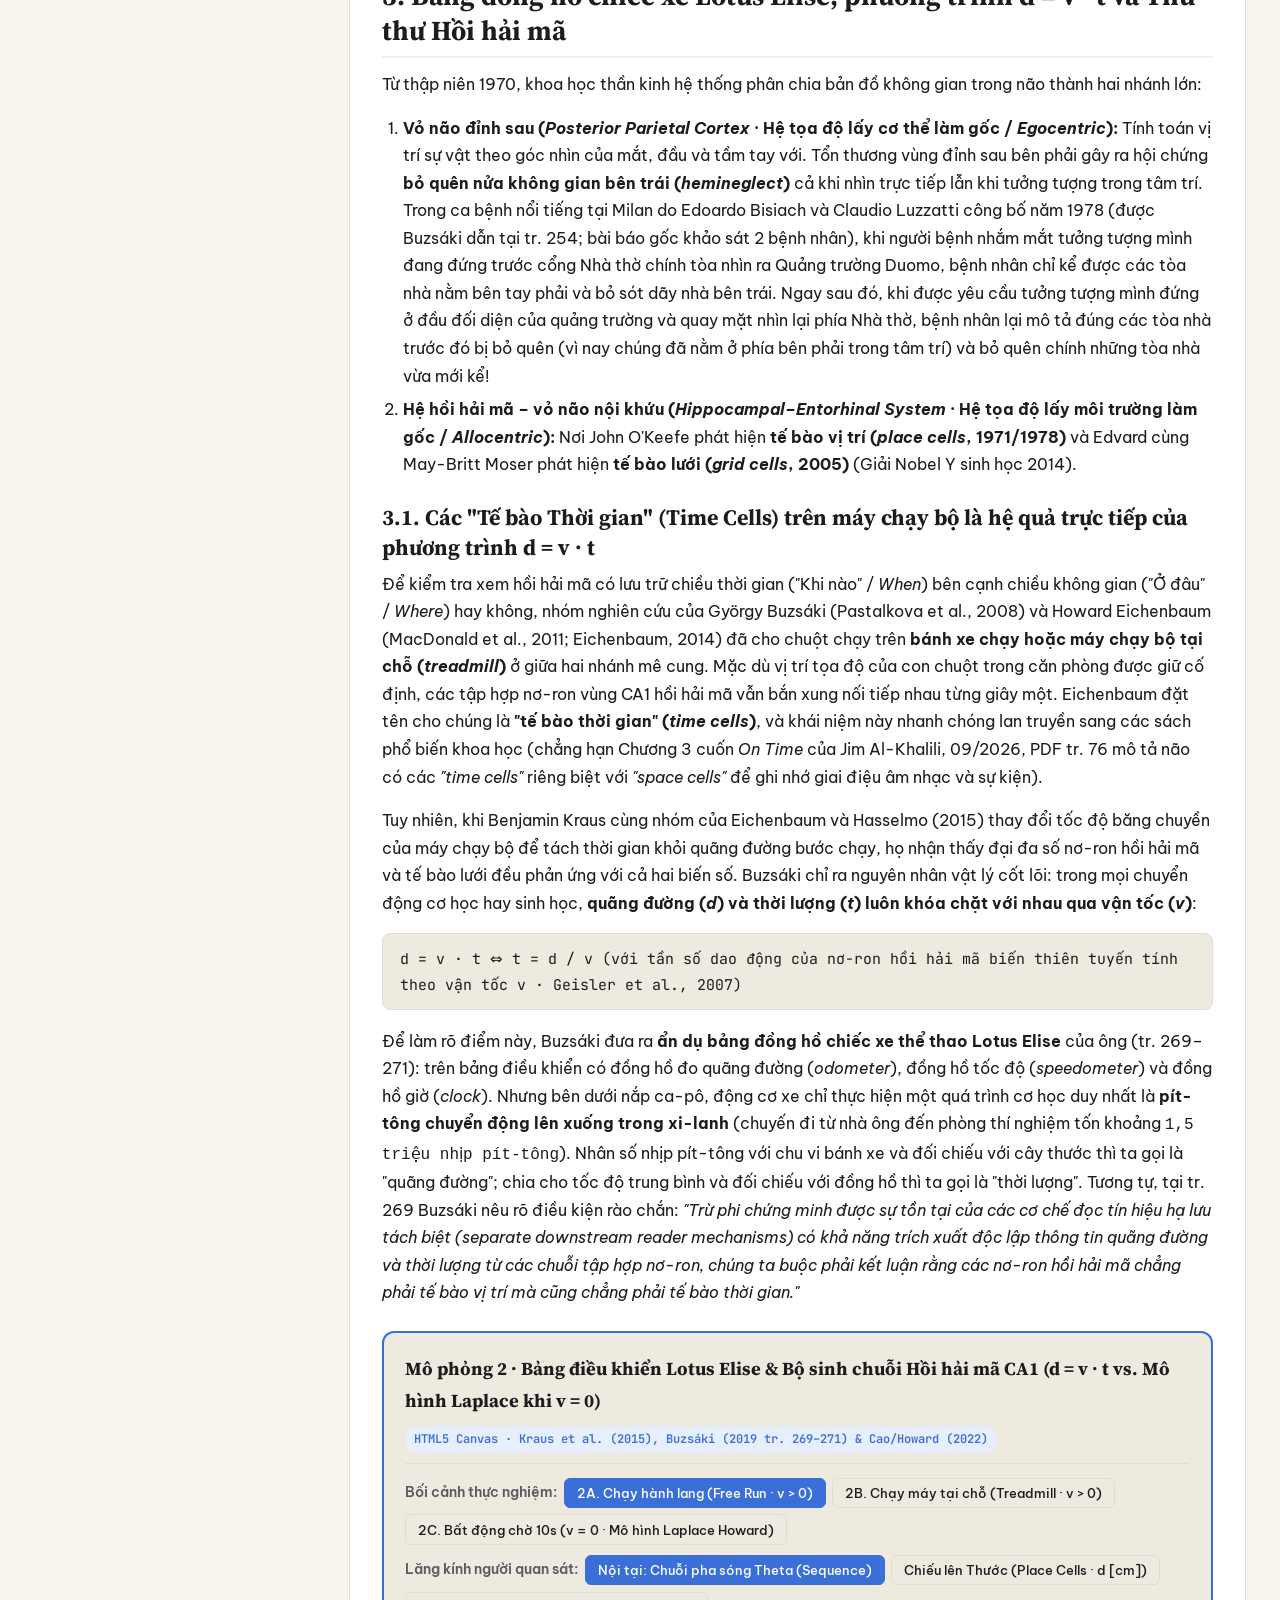
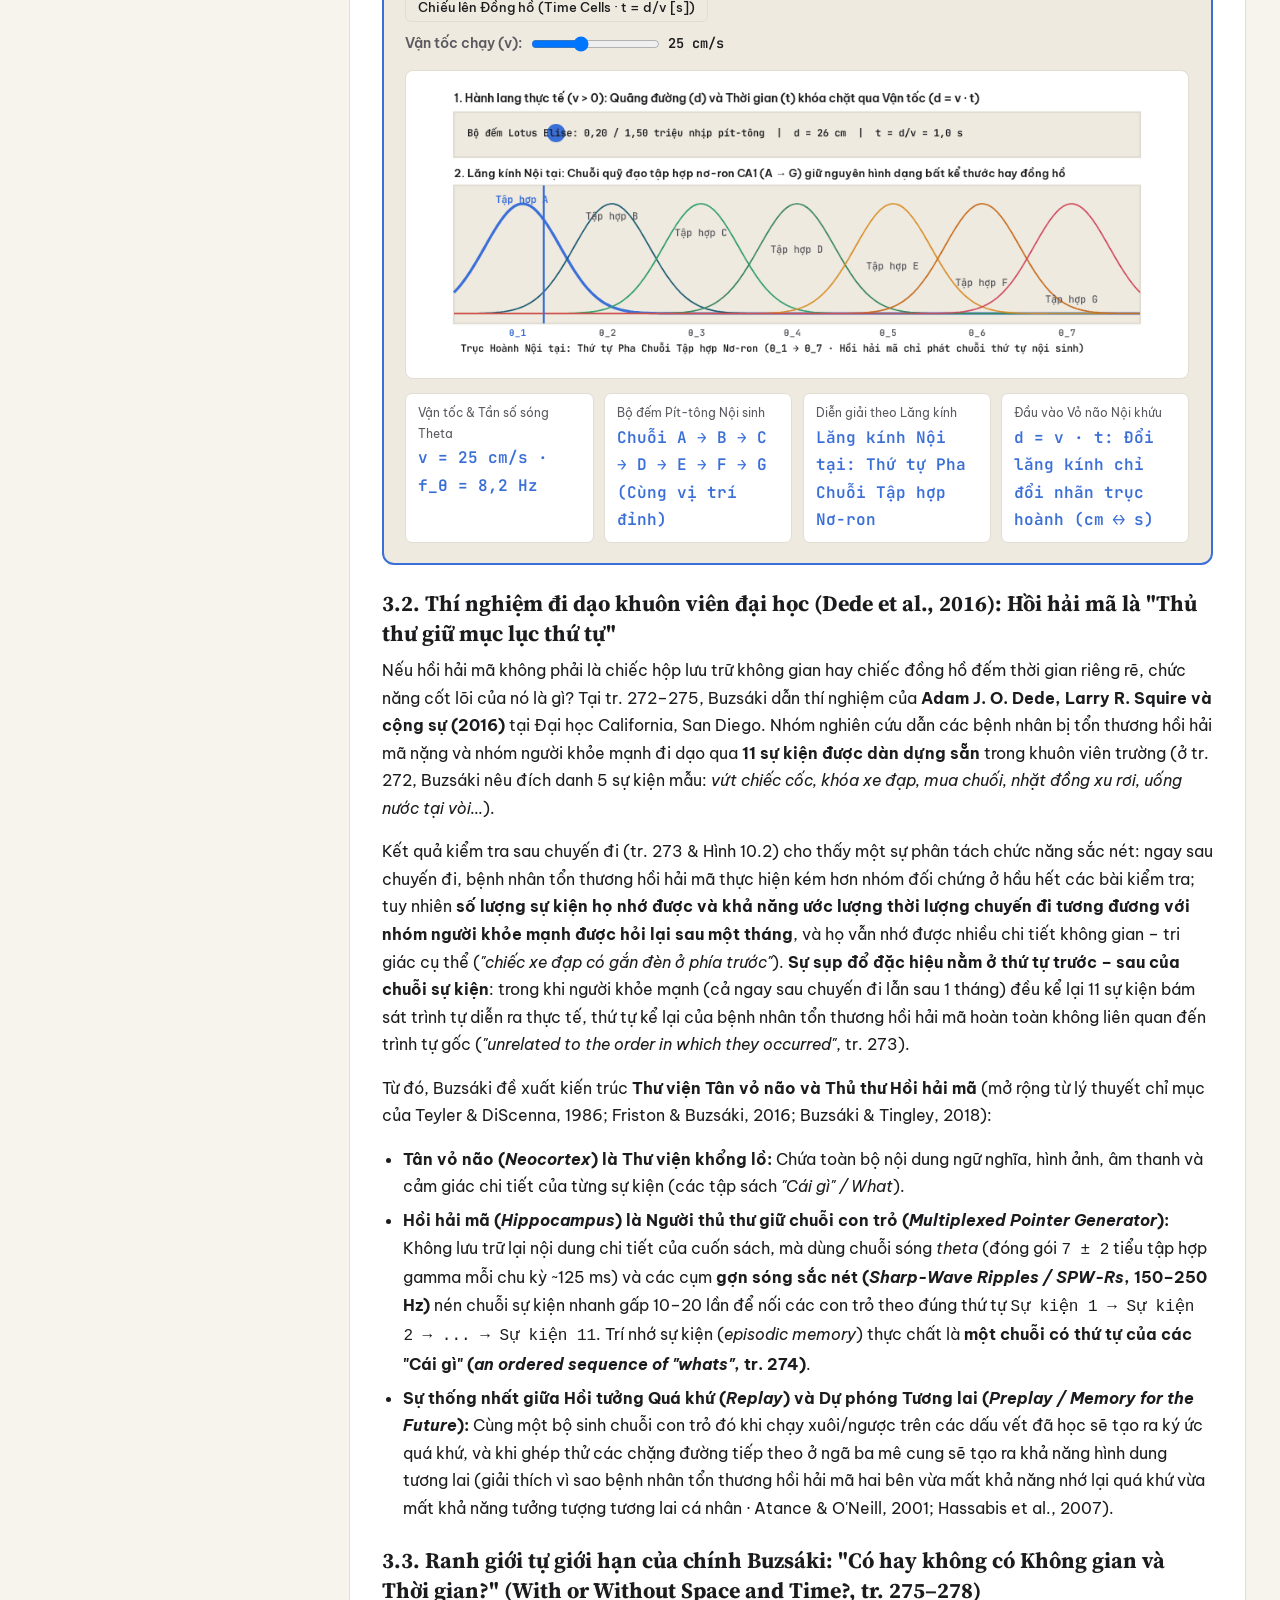
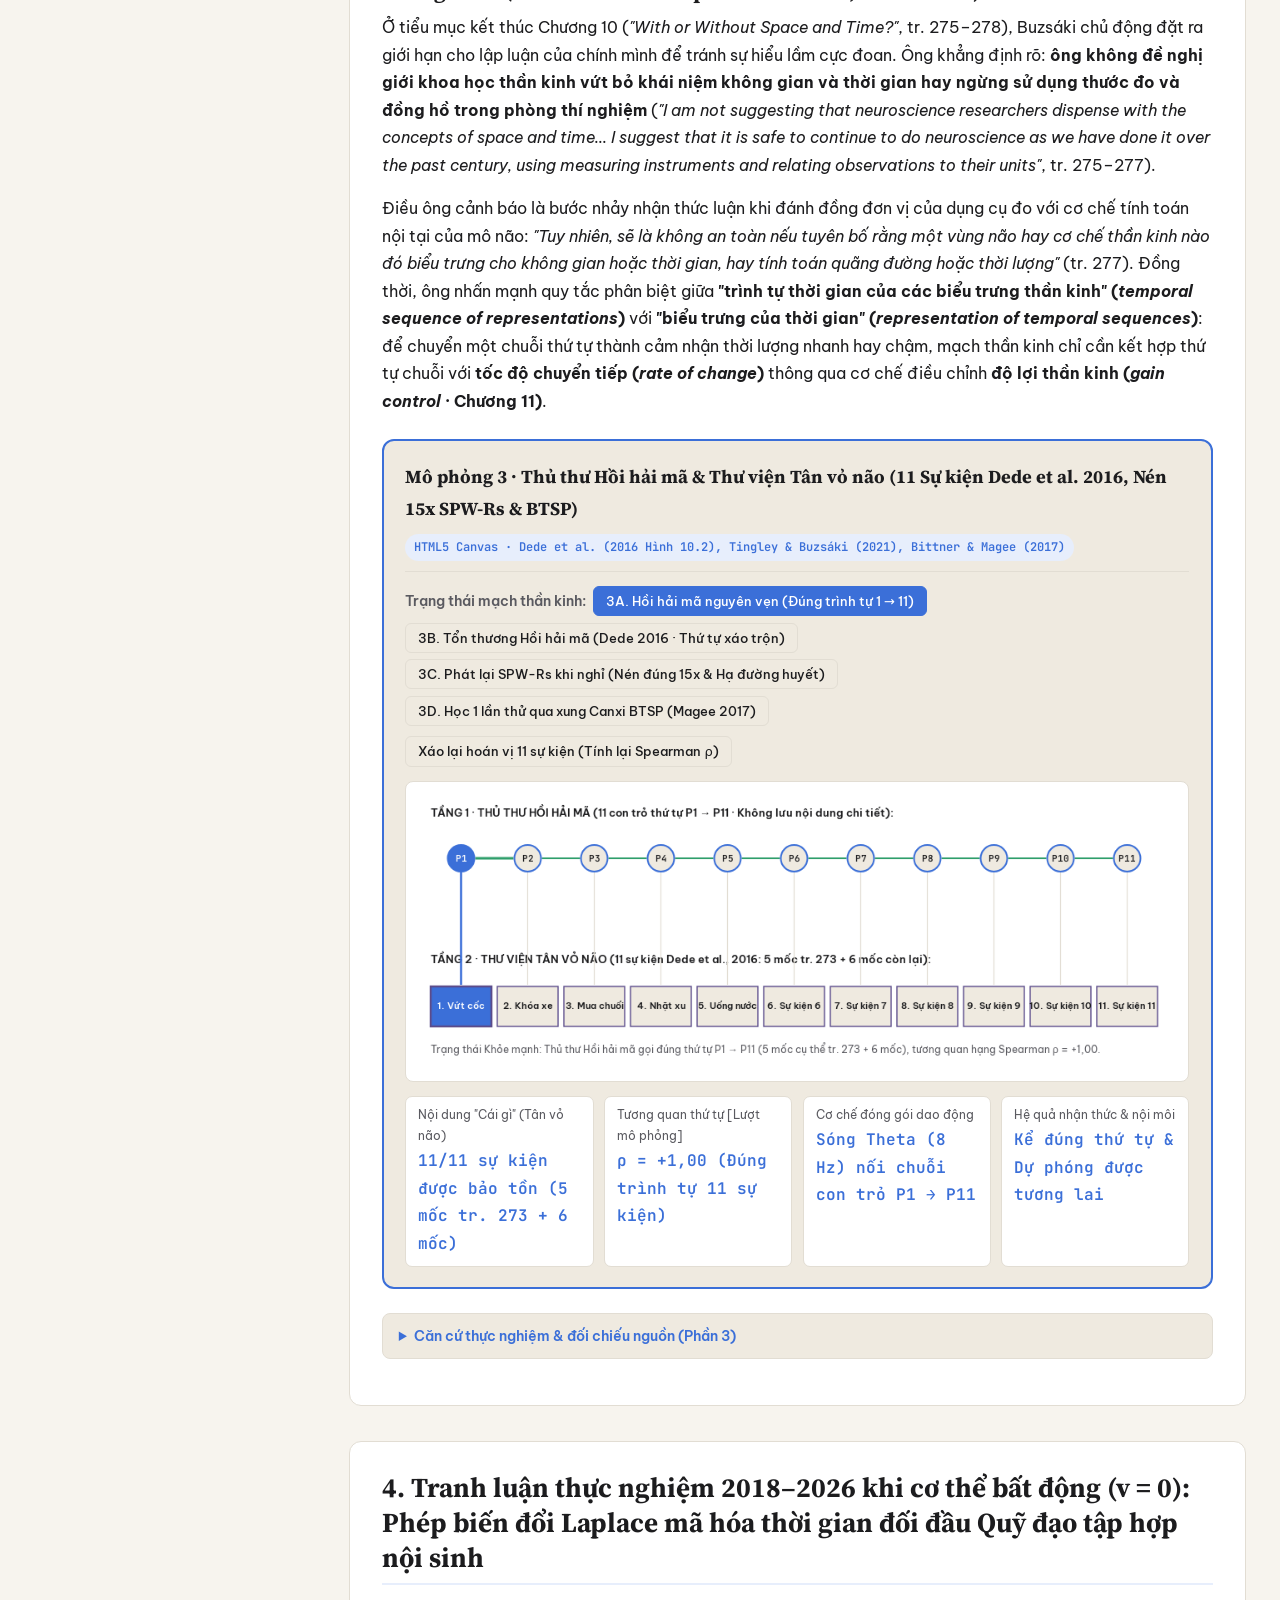
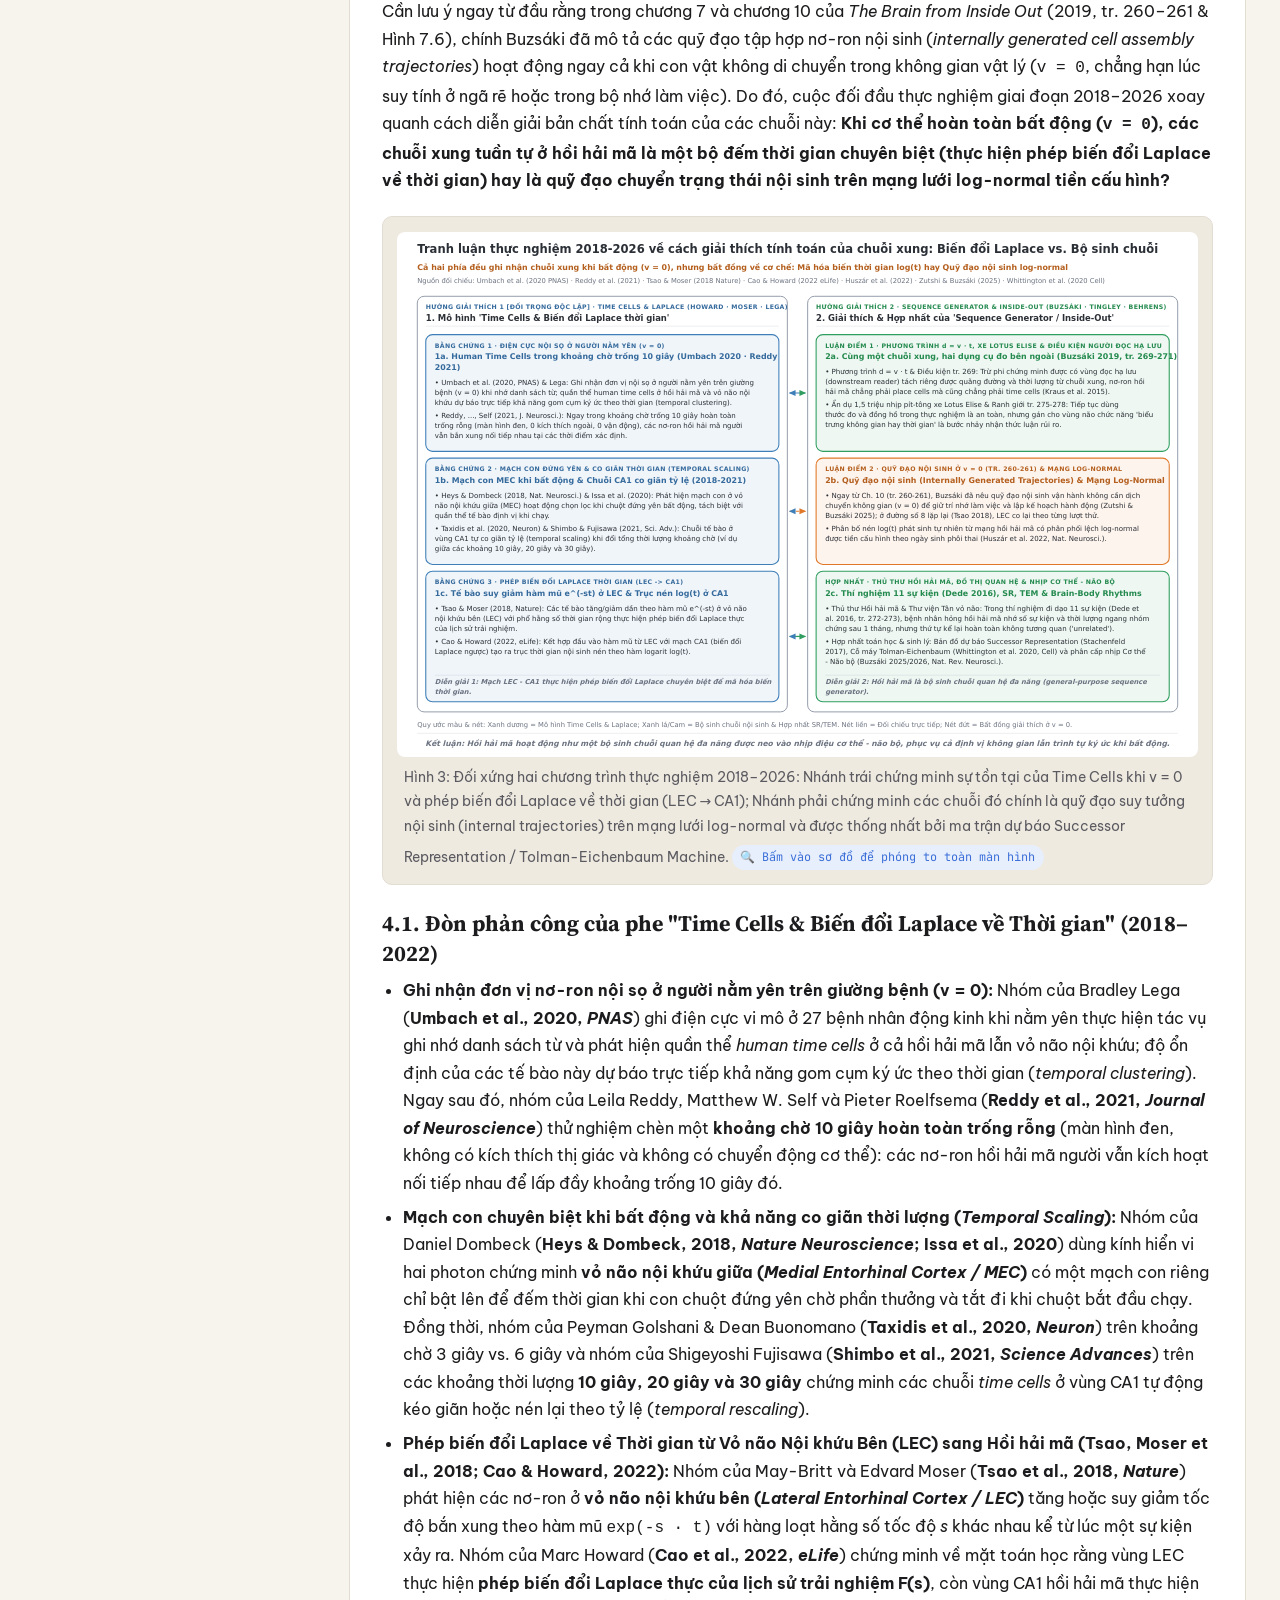
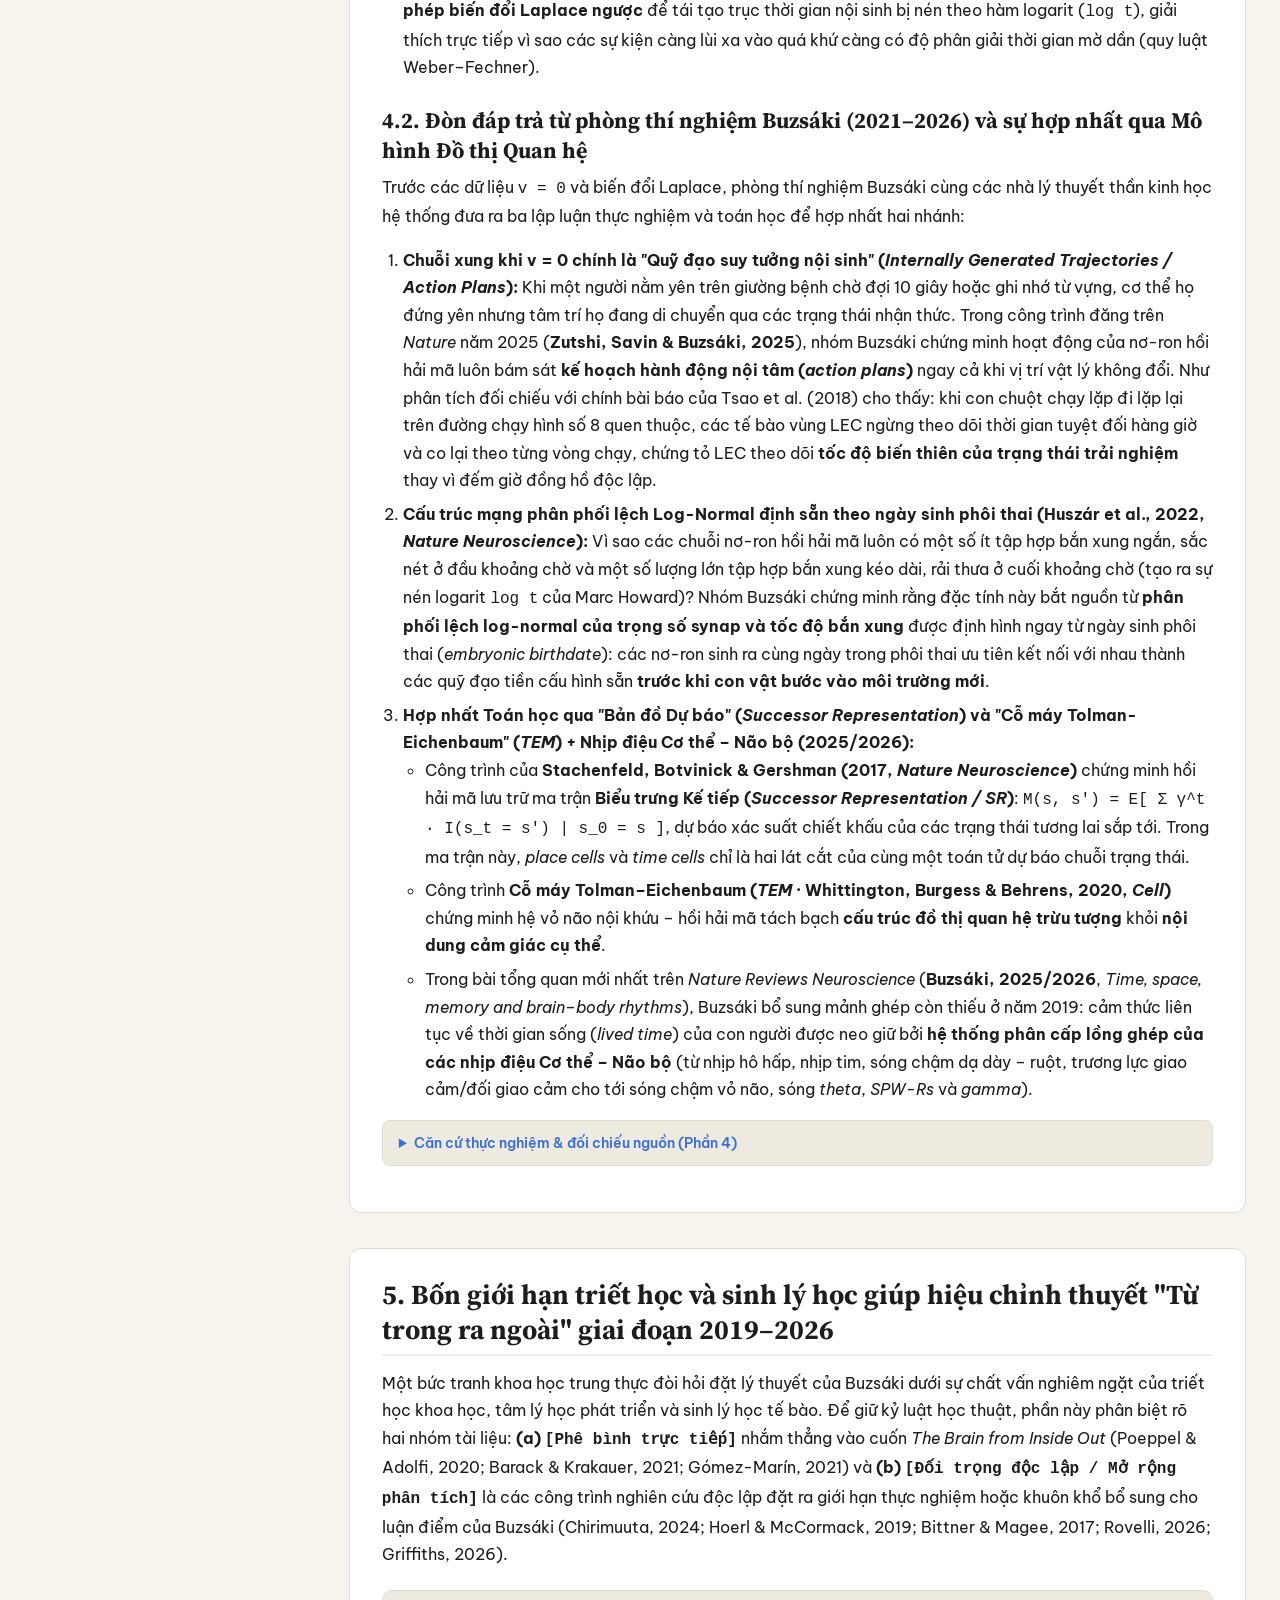
==== commit 0d466c31: "style(atlas): unify warm light theme across sabc, Khong-Thoi-Gian, and Nhip-24h" ====
--- a/topics/khong-thoi-gian/index.html
+++ b/topics/khong-thoi-gian/index.html
@@ -1,5 +1,5 @@
 <!doctype html>
-<html lang="vi">
+<html lang="vi" data-theme="light">
 <head>
 <meta charset="utf-8">
 <meta name="viewport" content="width=device-width, initial-scale=1, viewport-fit=cover">
@@ -11,23 +11,23 @@
 <link rel="stylesheet" href="https://fonts.googleapis.com/css2?family=Be+Vietnam+Pro:ital,wght@0,400;0,500;0,600;0,700;1,400&family=JetBrains+Mono:wght@400;500;600&family=Source+Serif+4:opsz,wght@8..60,500;8..60,600;8..60,700&display=swap">
 <style>
 :root {
-  --paper: #f5f7f6;
+  --paper: #f7f4ee;
   --sheet: #ffffff;
-  --sheet-alt: #f0f4f2;
-  --ink: #182220;
-  --muted: #52605c;
-  --rule: #d5deda;
-  --accent: #1d5c73;
-  --accent-soft: #e1eef2;
-  --ok: #1e6f50;
-  --ok-soft: #e2f3ec;
-  --warn: #94620a;
-  --warn-soft: #f9eed8;
-  --bad: #9e2a2b;
-  --bad-soft: #f9e5e5;
-  --info: #28558a;
-  --info-soft: #e3ecf7;
-  --code-bg: #ecf1ef;
+  --sheet-alt: #efeae0;
+  --ink: #1c1c1e;
+  --muted: #5a5a60;
+  --rule: #e2ddd3;
+  --accent: #3b6fd8;
+  --accent-soft: #e7eefc;
+  --ok: #2e9e6b;
+  --ok-soft: #e4f5ec;
+  --warn: #875100;
+  --warn-soft: #fdf2e1;
+  --bad: #9e2a3b;
+  --bad-soft: #fbe9ec;
+  --info: #5b4b8a;
+  --info-soft: #eeeaf6;
+  --code-bg: #efeae0;
   --font-display: "Source Serif 4", "Noto Serif", Georgia, serif;
   --font-body: "Be Vietnam Pro", "Segoe UI", system-ui, sans-serif;
   --font-mono: "JetBrains Mono", ui-monospace, "Cascadia Mono", Consolas, monospace;
@@ -566,17 +566,17 @@
 </head>
 <body>
 
-<div id="sabc-portal-bar" style="position:sticky;top:0;z-index:9999;background:rgba(28,28,30,0.94);backdrop-filter:blur(8px);color:#f7f4ee;padding:7px 20px;font-family:'Be Vietnam Pro','Segoe UI',system-ui,sans-serif;font-size:12.5px;display:flex;align-items:center;justify-content:space-between;gap:12px;border-bottom:1px solid rgba(255,255,255,0.12)">
+<div id="sabc-portal-bar" style="position:sticky;top:0;z-index:9999;background:color-mix(in srgb, var(--paper, #f7f4ee) 92%, transparent);backdrop-filter:blur(8px);color:var(--ink, #1c1c1e);padding:8px 20px;font-family:'Be Vietnam Pro','Segoe UI',system-ui,sans-serif;font-size:13px;display:flex;align-items:center;justify-content:space-between;gap:12px;border-bottom:1px solid var(--rule, #e2ddd3)">
   <div style="display:flex;align-items:center;gap:10px;flex-wrap:wrap">
-    <a href="../../#/" style="color:#fff;text-decoration:none;font-weight:800;letter-spacing:-0.2px"><span style="color:#ff6b7b">Stop.</span> <span style="color:#f5b041">Ask.</span> <span style="color:#58d68d">Begin.</span></a>
+    <a href="../../#/" style="color:var(--ink, #1c1c1e);text-decoration:none;font-weight:800;letter-spacing:-0.2px"><span style="color:#d1495b">Stop.</span> <span style="color:#d9902b">Ask.</span> <span style="color:#2e9e6b">Begin.</span></a>
     <span style="opacity:0.45">›</span>
-    <a href="../../#/" style="color:#d7d2e9;text-decoration:none;font-weight:600">← Về Dashboard</a>
+    <a href="../../#/" style="color:var(--accent, #3b6fd8);text-decoration:none;font-weight:600">← Về Dashboard</a>
   </div>
-  <div style="display:flex;align-items:center;gap:14px;font-size:12px">
-    <a href="../../#/index" style="color:#c2c2c7;text-decoration:none">Tra cứu</a>
-    <a href="../../#/ref/hbr" style="color:#c2c2c7;text-decoration:none">HBR</a>
-    <a href="../khong-thoi-gian/index.html" style="color:#fff;font-weight:700;text-decoration:none">Không-Thời gian</a>
-    <a href="../nhip-24h/index.html" style="color:#c2c2c7;text-decoration:none">Nhịp 24h</a>
+  <div style="display:flex;align-items:center;gap:14px;font-size:12.5px">
+    <a href="../../#/index" style="color:var(--muted, #5a5a60);text-decoration:none;font-weight:500">Tra cứu</a>
+    <a href="../../#/ref/hbr" style="color:var(--muted, #5a5a60);text-decoration:none;font-weight:500">HBR</a>
+    <a href="../khong-thoi-gian/index.html" style="color:var(--ink, #1c1c1e);font-weight:700;text-decoration:none;background:var(--accent-soft, #e7eefc);padding:3px 9px;border-radius:6px">Không-Thời gian</a>
+    <a href="../nhip-24h/index.html" style="color:var(--muted, #5a5a60);text-decoration:none;font-weight:500">Nhịp 24h</a>
   </div>
 </div>
 
@@ -1154,19 +1154,19 @@
     var dark = isDark();
     return {
       dark: dark,
-      bg: dark ? "#17201e" : "#ffffff",
-      bgAlt: dark ? "#1e2926" : "#f0f4f2",
-      ink: dark ? "#e5ecea" : "#182220",
-      muted: dark ? "#96a7a2" : "#52605c",
-      rule: dark ? "#2a3834" : "#d5deda",
-      accent: dark ? "#67bfd8" : "#1d5c73",
-      ok: dark ? "#5cd6a5" : "#1e6f50",
-      warn: dark ? "#f0b44c" : "#94620a",
-      bad: dark ? "#f2797a" : "#9e2a2b",
-      info: dark ? "#7ab3ef" : "#28558a",
+      bg: dark ? "#181a20" : "#ffffff",
+      bgAlt: dark ? "#1b1d22" : "#efeae0",
+      ink: dark ? "#ececf0" : "#1c1c1e",
+      muted: dark ? "#a0a4b0" : "#5a5a60",
+      rule: dark ? "#2a2d35" : "#e2ddd3",
+      accent: dark ? "#689bf6" : "#3b6fd8",
+      ok: dark ? "#52c993" : "#2e9e6b",
+      warn: dark ? "#f0b156" : "#d9902b",
+      bad: dark ? "#ef6f80" : "#d1495b",
+      info: dark ? "#9d8cd4" : "#5b4b8a",
       cells: dark
-        ? ["#7ab3ef", "#67bfd8", "#5cd6a5", "#8ce09a", "#f0b44c", "#f59356", "#f2797a"]
-        : ["#28558a", "#1d5c73", "#1e6f50", "#3b875e", "#94620a", "#c86d1f", "#9e2a2b"]
+        ? ["#689bf6", "#5bc0be", "#52c993", "#8ce09a", "#f0b156", "#f59356", "#ef6f80"]
+        : ["#3b6fd8", "#1d5c73", "#2e9e6b", "#3b875e", "#d9902b", "#c86d1f", "#d1495b"]
     };
   }
   btnTheme.addEventListener("click", function () {
